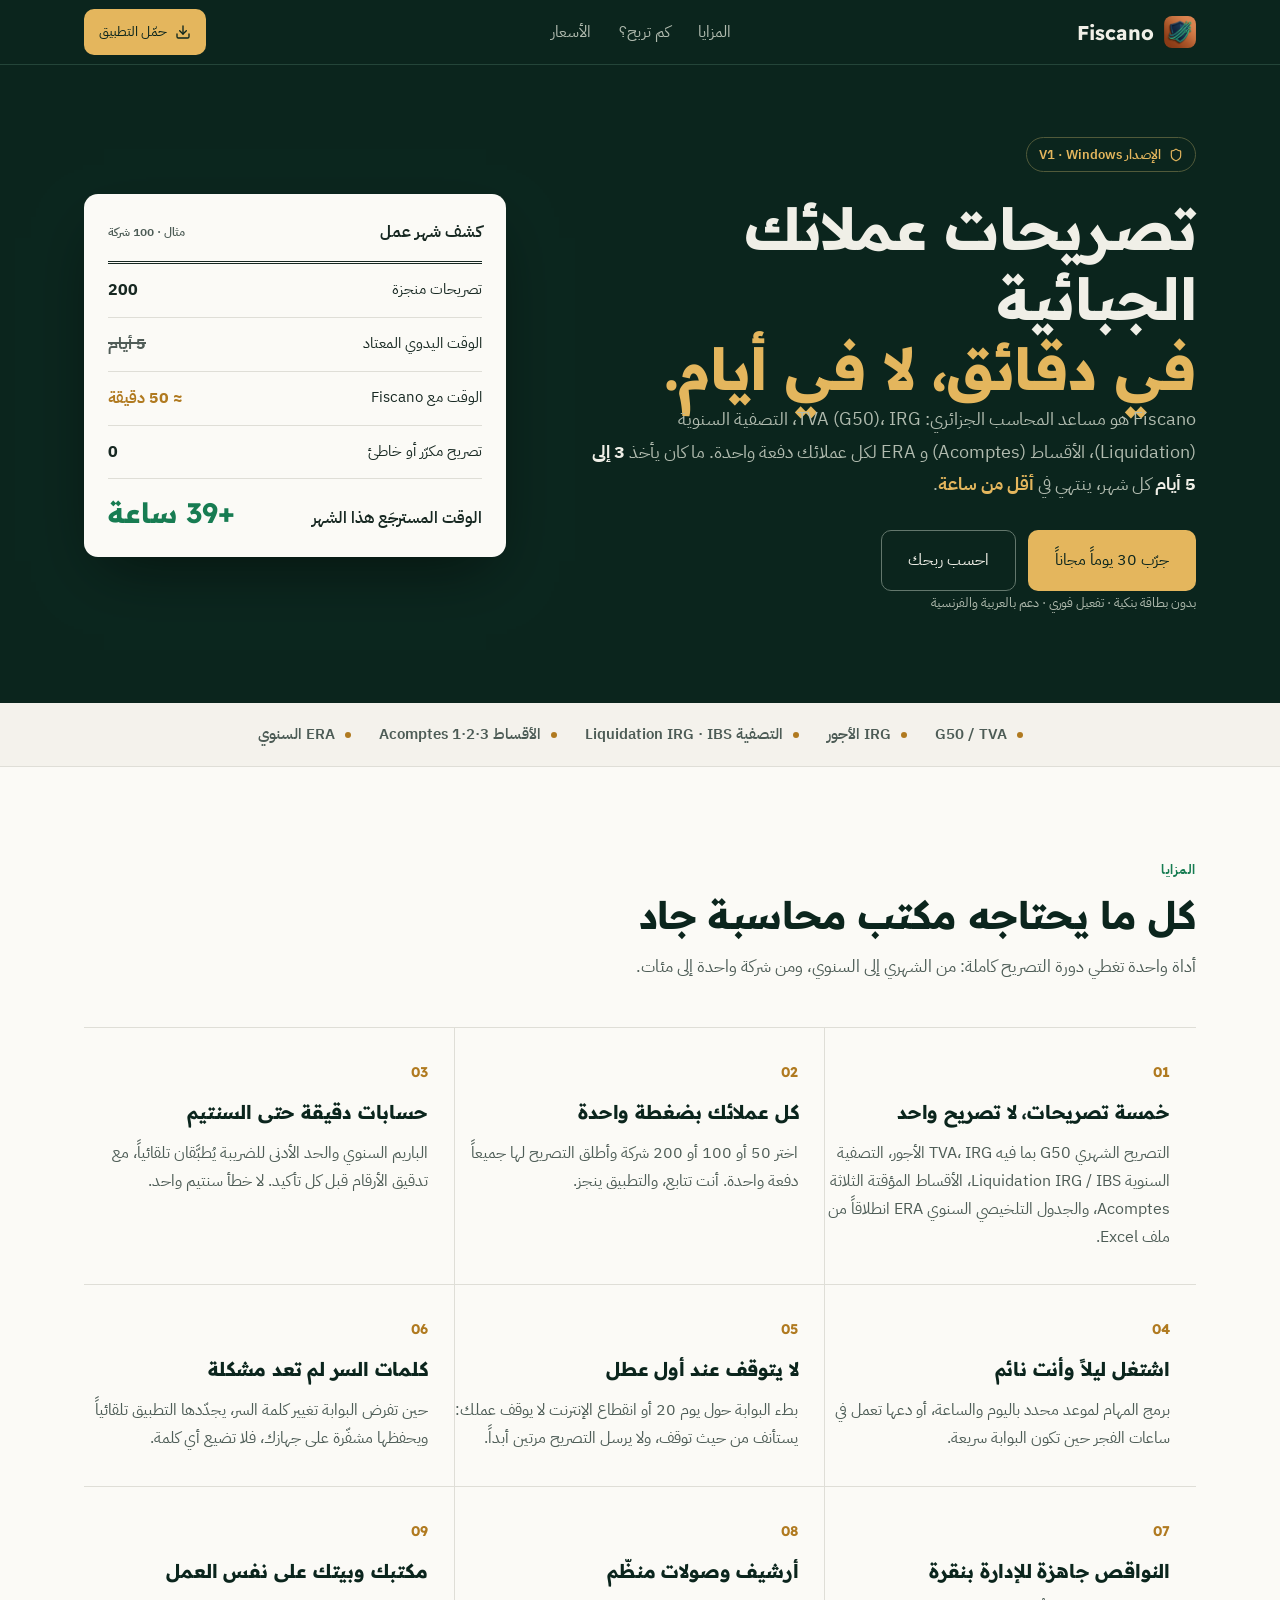
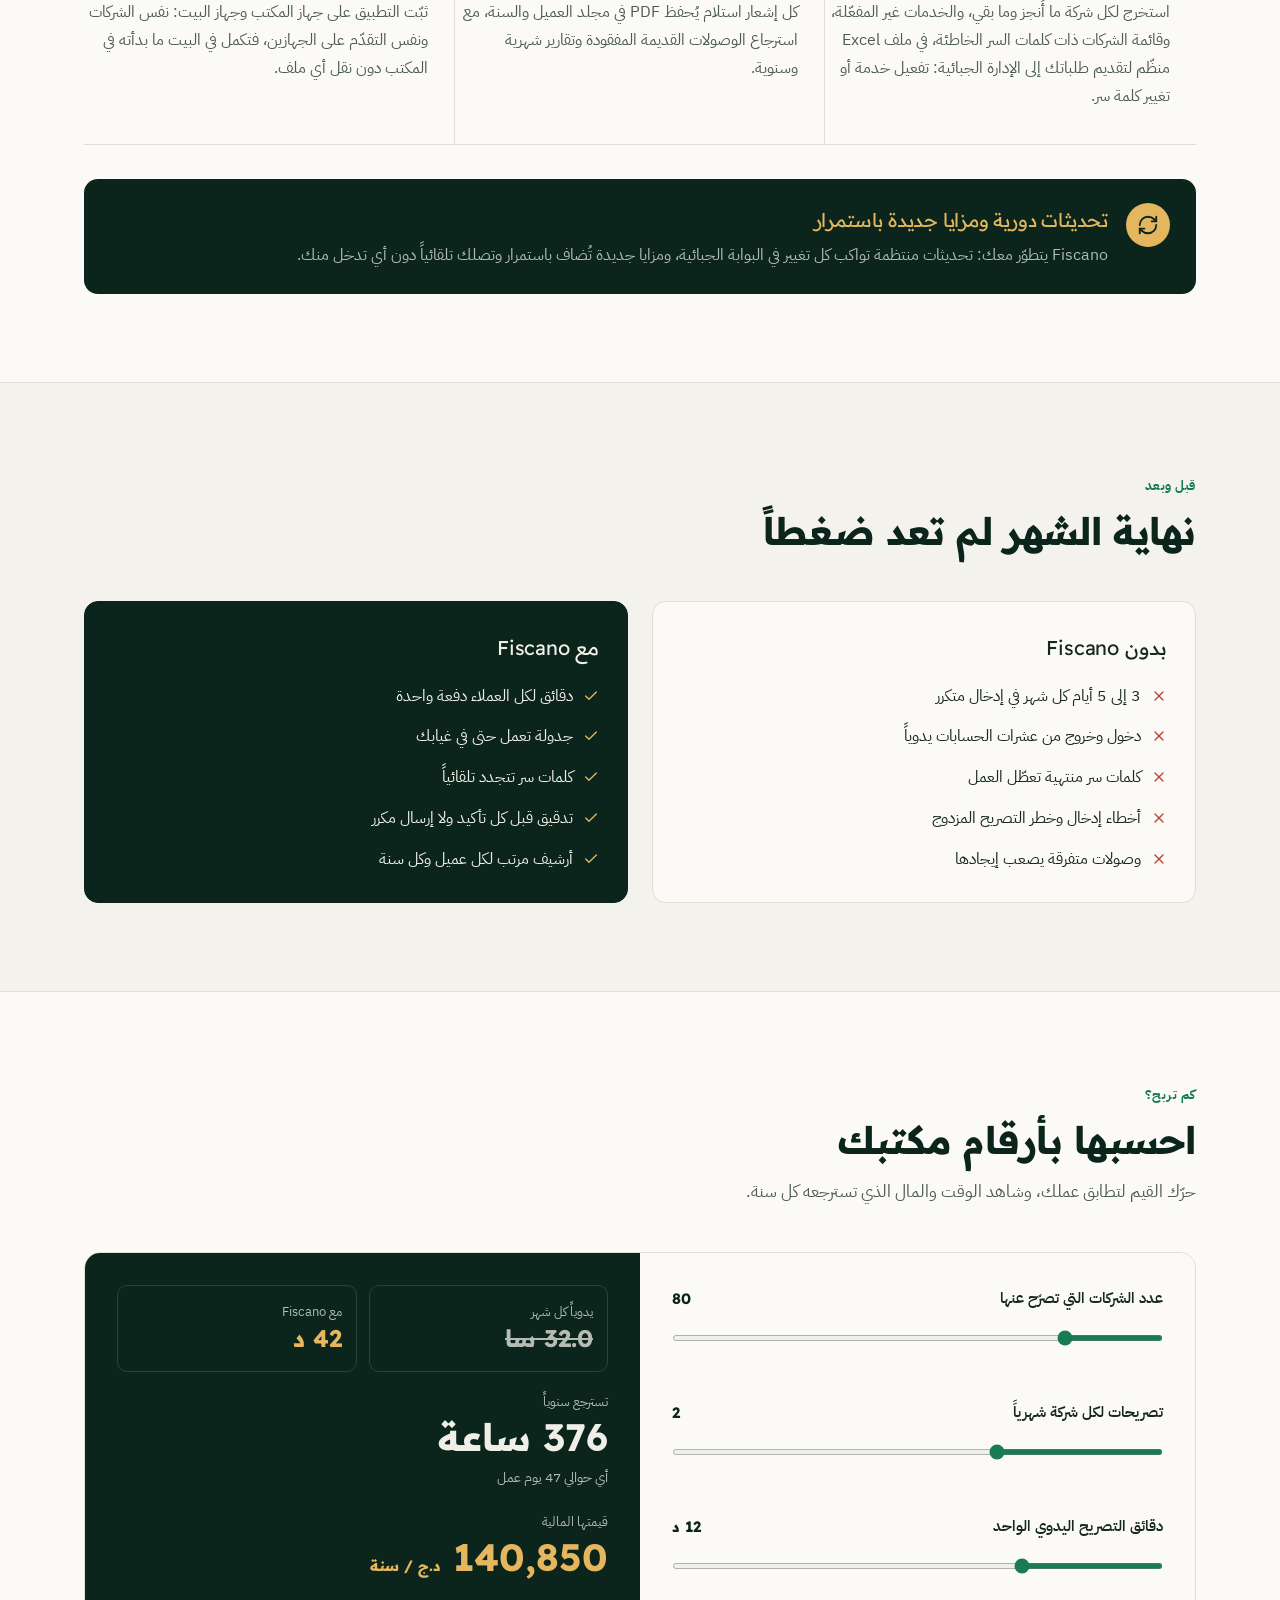
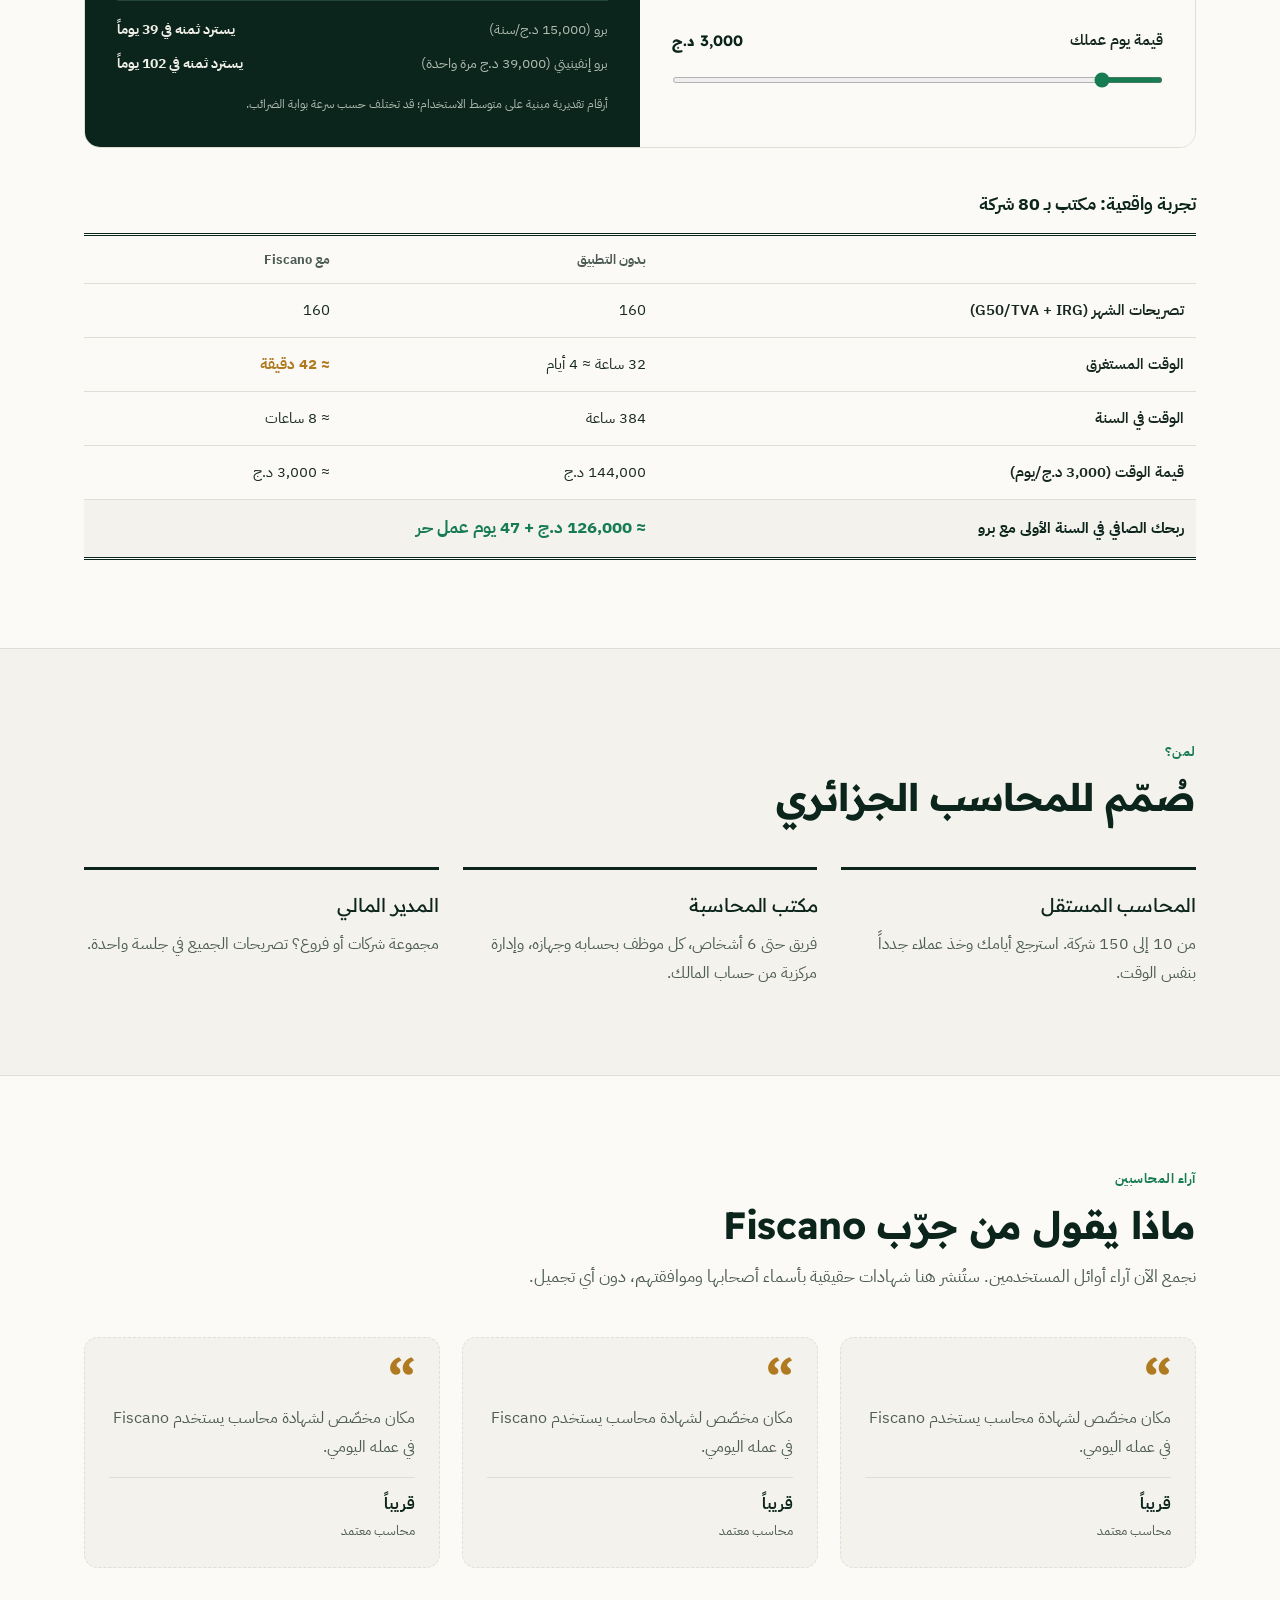
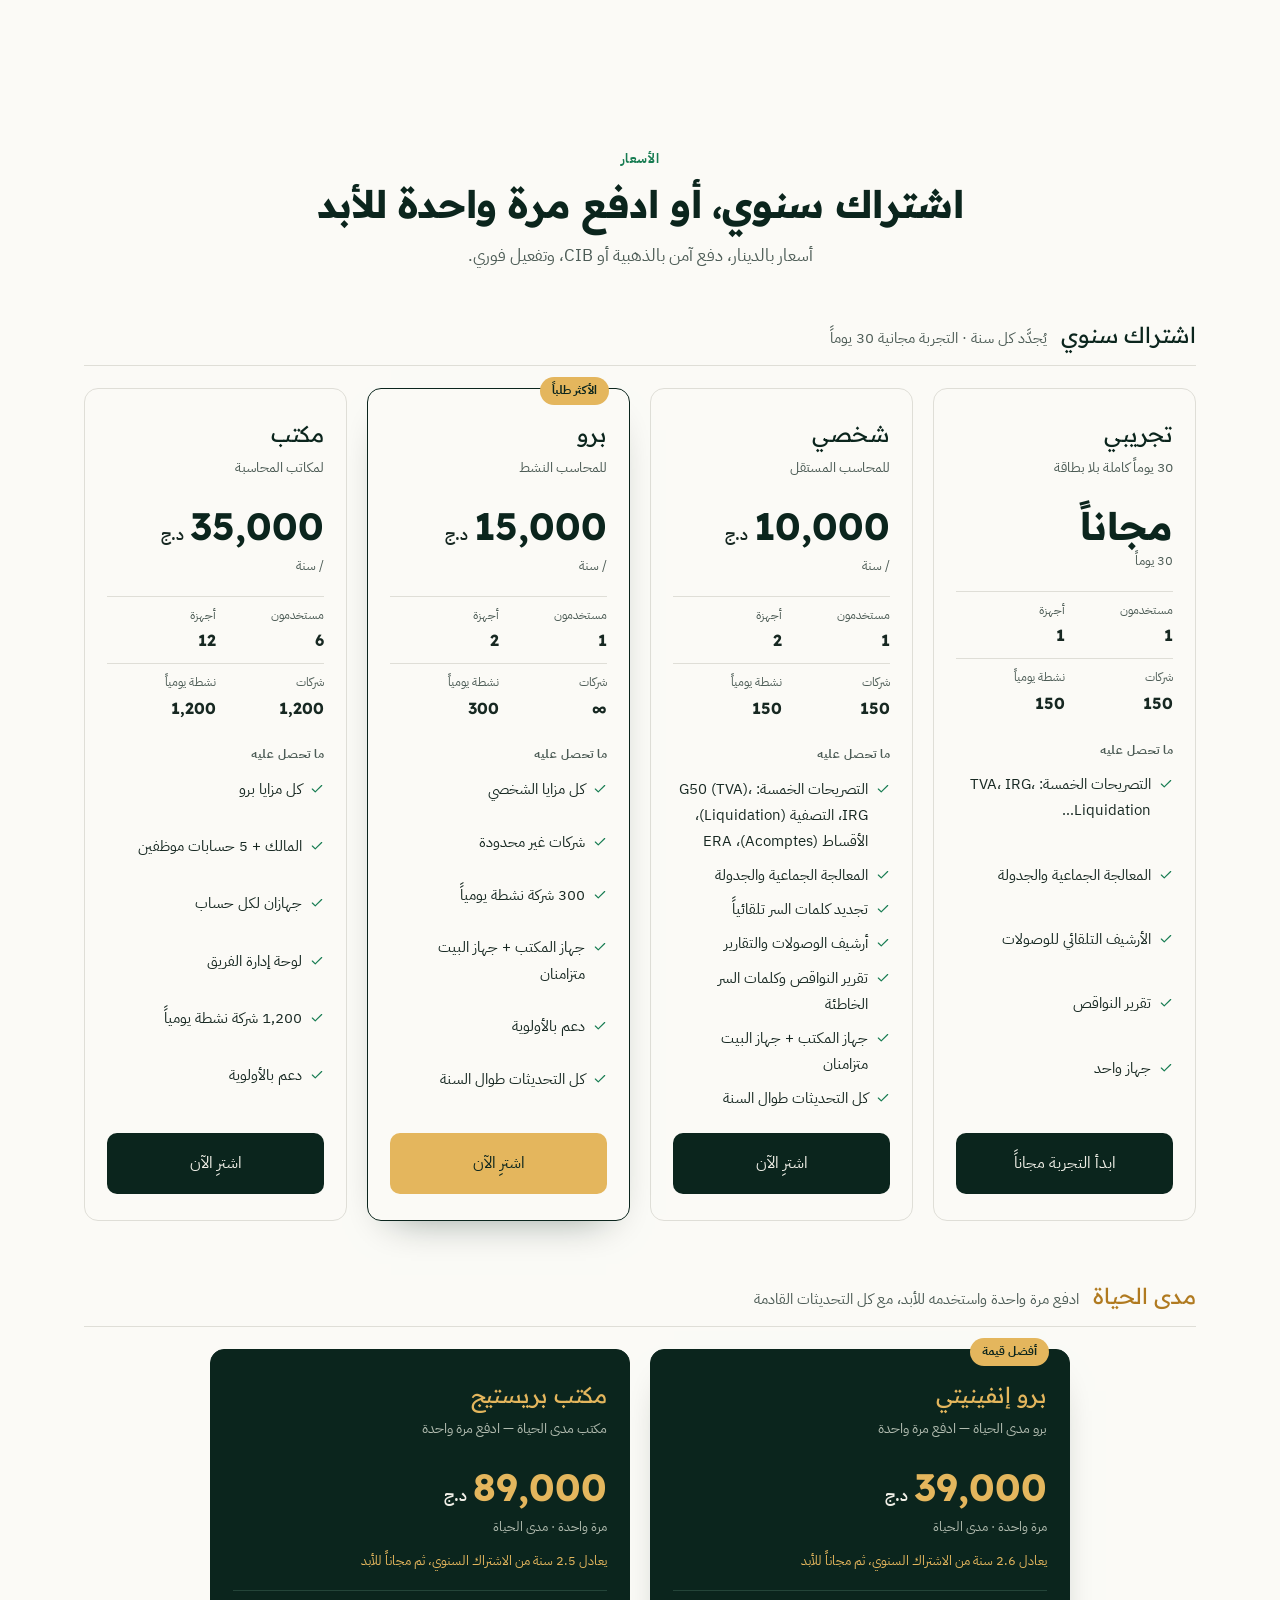
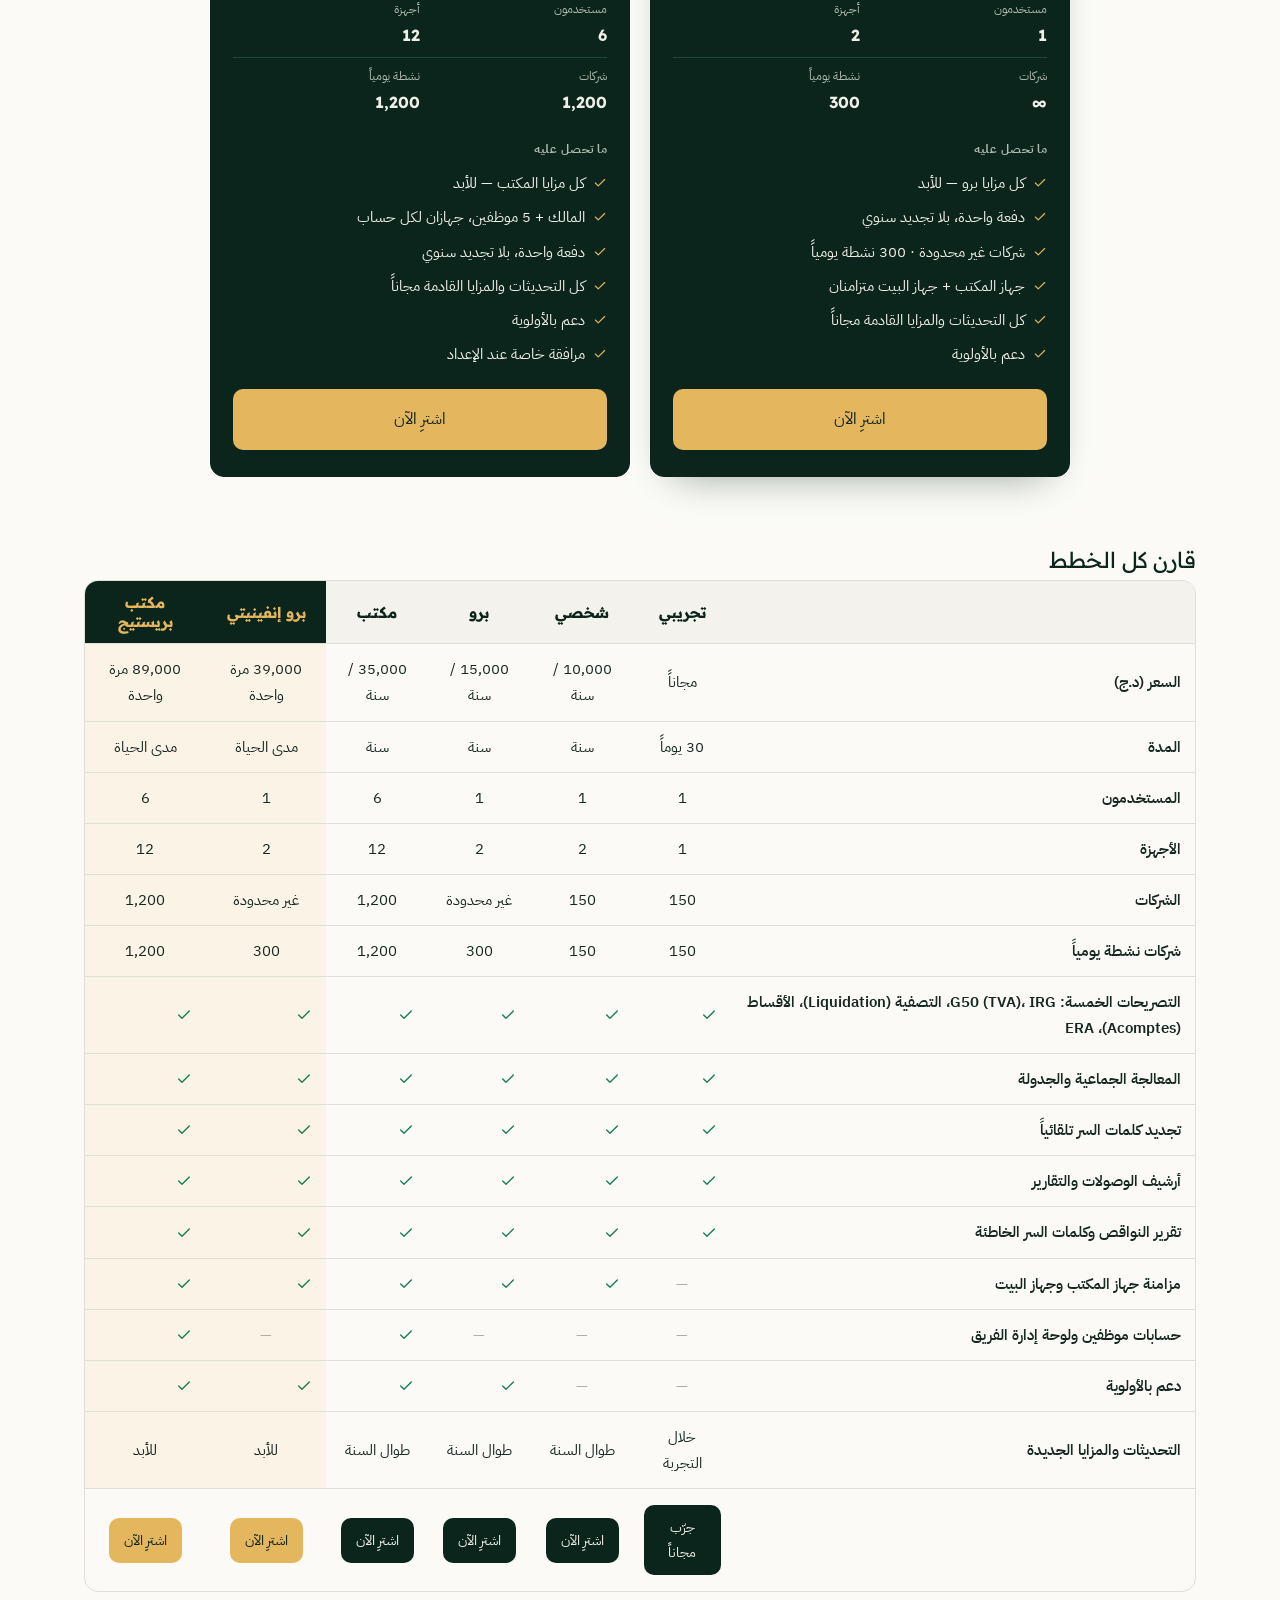
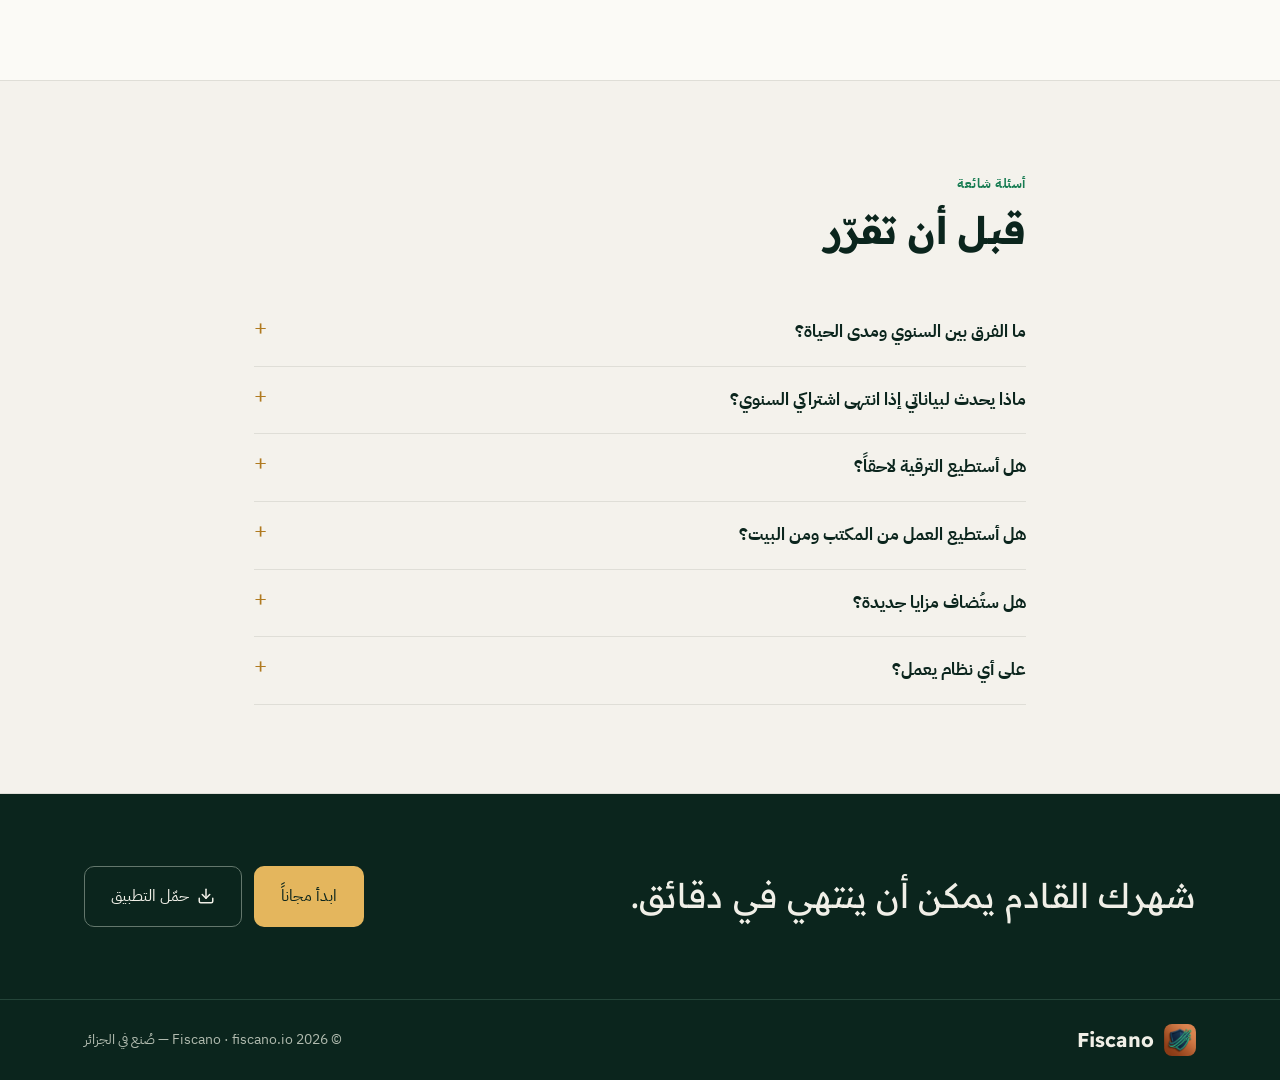
==== index.html @ 74d42042 "Website Update: Fiscano pricing (yearly + lifetime), Liquidation/TVA naming" ====
<!doctype html>
<html lang="ar" dir="rtl">
  <head>
    <meta charset="UTF-8" />
    <link rel="icon" type="image/png" href="/favicon.png" />
    <meta name="viewport" content="width=device-width, initial-scale=1.0" />
    <title>Fiscano | التصريحات الجبائية لكل عملائك في دقائق</title>
    <meta name="description" content="Fiscano — مساعد المحاسب الجزائري: TVA، IRG، التصفية السنوية، الأقساط و ERA لكل عملائك دفعة واحدة. وفّر 3 إلى 5 أيام كل شهر." />
    <link rel="canonical" href="https://fiscano.io/" />
    <meta name="theme-color" content="#14302a" />
    <meta property="og:type" content="website" />
    <meta property="og:site_name" content="Fiscano" />
    <meta property="og:url" content="https://fiscano.io/" />
    <meta property="og:title" content="Fiscano | التصريحات الجبائية في دقائق لا في أيام" />
    <meta property="og:description" content="صرّح عن كل عملائك دفعة واحدة، وأرجع أيامك ووقتك." />
    <meta property="og:image" content="https://fiscano.io/logo.png" />
    <link rel="preconnect" href="https://fonts.googleapis.com" />
    <link rel="preconnect" href="https://fonts.gstatic.com" crossorigin />
    <link href="https://fonts.googleapis.com/css2?family=IBM+Plex+Sans+Arabic:wght@400;500;600;700&family=Readex+Pro:wght@500;600;700&family=Cairo:wght@400;600;700;800;900&display=swap" rel="stylesheet" />
    <script type="module" crossorigin src="/assets/index-8xsvz4Vl.js"></script>
    <link rel="stylesheet" crossorigin href="/assets/index-DW7l55Cn.css">
  </head>
  <body>
    <div id="root"></div>
  </body>
</html>
---- assets/index-DW7l55Cn.css ----
/*! tailwindcss v4.2.2 | MIT License | https://tailwindcss.com */
@layer properties{@supports (((-webkit-hyphens:none)) and (not (margin-trim:inline))) or ((-moz-orient:inline) and (not (color:rgb(from red r g b)))){*,:before,:after,::backdrop{--tw-scale-x:1;--tw-scale-y:1;--tw-scale-z:1;--tw-rotate-x:initial;--tw-rotate-y:initial;--tw-rotate-z:initial;--tw-skew-x:initial;--tw-skew-y:initial;--tw-border-style:solid;--tw-gradient-position:initial;--tw-gradient-from:#0000;--tw-gradient-via:#0000;--tw-gradient-to:#0000;--tw-gradient-stops:initial;--tw-gradient-via-stops:initial;--tw-gradient-from-position:0%;--tw-gradient-via-position:50%;--tw-gradient-to-position:100%;--tw-leading:initial;--tw-font-weight:initial;--tw-tracking:initial;--tw-ordinal:initial;--tw-slashed-zero:initial;--tw-numeric-figure:initial;--tw-numeric-spacing:initial;--tw-numeric-fraction:initial;--tw-shadow:0 0 #0000;--tw-shadow-color:initial;--tw-shadow-alpha:100%;--tw-inset-shadow:0 0 #0000;--tw-inset-shadow-color:initial;--tw-inset-shadow-alpha:100%;--tw-ring-color:initial;--tw-ring-shadow:0 0 #0000;--tw-inset-ring-color:initial;--tw-inset-ring-shadow:0 0 #0000;--tw-ring-inset:initial;--tw-ring-offset-width:0px;--tw-ring-offset-color:#fff;--tw-ring-offset-shadow:0 0 #0000;--tw-outline-style:solid;--tw-blur:initial;--tw-brightness:initial;--tw-contrast:initial;--tw-grayscale:initial;--tw-hue-rotate:initial;--tw-invert:initial;--tw-opacity:initial;--tw-saturate:initial;--tw-sepia:initial;--tw-drop-shadow:initial;--tw-drop-shadow-color:initial;--tw-drop-shadow-alpha:100%;--tw-drop-shadow-size:initial;--tw-backdrop-blur:initial;--tw-backdrop-brightness:initial;--tw-backdrop-contrast:initial;--tw-backdrop-grayscale:initial;--tw-backdrop-hue-rotate:initial;--tw-backdrop-invert:initial;--tw-backdrop-opacity:initial;--tw-backdrop-saturate:initial;--tw-backdrop-sepia:initial;--tw-duration:initial;--tw-translate-x:0;--tw-translate-y:0;--tw-translate-z:0;--tw-animation-delay:0s;--tw-animation-direction:normal;--tw-animation-duration:initial;--tw-animation-fill-mode:none;--tw-animation-iteration-count:1;--tw-enter-blur:0;--tw-enter-opacity:1;--tw-enter-rotate:0;--tw-enter-scale:1;--tw-enter-translate-x:0;--tw-enter-translate-y:0;--tw-exit-blur:0;--tw-exit-opacity:1;--tw-exit-rotate:0;--tw-exit-scale:1;--tw-exit-translate-x:0;--tw-exit-translate-y:0}}}@layer theme{:root,:host{--font-sans:"Geist Variable", sans-serif;--font-serif:var(--font-serif);--font-mono:var(--font-mono);--color-amber-400:oklch(82.8% .189 84.429);--color-green-50:oklch(98.2% .018 155.826);--color-green-100:oklch(96.2% .044 156.743);--color-green-500:oklch(72.3% .219 149.579);--color-emerald-50:oklch(97.9% .021 166.113);--color-slate-100:oklch(96.8% .007 247.896);--color-slate-500:oklch(55.4% .046 257.417);--color-slate-600:oklch(44.6% .043 257.281);--color-slate-800:oklch(27.9% .041 260.031);--color-white:#fff;--spacing:.25rem;--container-lg:32rem;--container-2xl:42rem;--text-xs:.75rem;--text-xs--line-height:calc(1 / .75);--text-sm:.875rem;--text-sm--line-height:calc(1.25 / .875);--text-base:1rem;--text-base--line-height:calc(1.5 / 1);--text-lg:1.125rem;--text-lg--line-height:calc(1.75 / 1.125);--text-xl:1.25rem;--text-xl--line-height:calc(1.75 / 1.25);--text-3xl:1.875rem;--text-3xl--line-height:calc(2.25 / 1.875);--text-4xl:2.25rem;--text-4xl--line-height:calc(2.5 / 2.25);--font-weight-medium:500;--font-weight-bold:700;--font-weight-extrabold:800;--tracking-tight:-.025em;--leading-snug:1.375;--leading-relaxed:1.625;--radius-md:calc(var(--radius) - 2px);--animate-bounce:bounce 1s infinite;--blur-2xl:40px;--default-transition-duration:.15s;--default-transition-timing-function:cubic-bezier(.4, 0, .2, 1);--default-font-family:"Geist Variable", sans-serif;--default-mono-font-family:var(--font-mono)}}@layer base{*,:after,:before,::backdrop{box-sizing:border-box;border:0 solid;margin:0;padding:0}::file-selector-button{box-sizing:border-box;border:0 solid;margin:0;padding:0}html,:host{-webkit-text-size-adjust:100%;tab-size:4;line-height:1.5;font-family:var(--default-font-family,ui-sans-serif, system-ui, sans-serif, "Apple Color Emoji", "Segoe UI Emoji", "Segoe UI Symbol", "Noto Color Emoji");font-feature-settings:var(--default-font-feature-settings,normal);font-variation-settings:var(--default-font-variation-settings,normal);-webkit-tap-highlight-color:transparent}hr{height:0;color:inherit;border-top-width:1px}abbr:where([title]){-webkit-text-decoration:underline dotted;text-decoration:underline dotted}h1,h2,h3,h4,h5,h6{font-size:inherit;font-weight:inherit}a{color:inherit;-webkit-text-decoration:inherit;-webkit-text-decoration:inherit;-webkit-text-decoration:inherit;-webkit-text-decoration:inherit;text-decoration:inherit}b,strong{font-weight:bolder}code,kbd,samp,pre{font-family:var(--default-mono-font-family,ui-monospace, SFMono-Regular, Menlo, Monaco, Consolas, "Liberation Mono", "Courier New", monospace);font-feature-settings:var(--default-mono-font-feature-settings,normal);font-variation-settings:var(--default-mono-font-variation-settings,normal);font-size:1em}small{font-size:80%}sub,sup{vertical-align:baseline;font-size:75%;line-height:0;position:relative}sub{bottom:-.25em}sup{top:-.5em}table{text-indent:0;border-color:inherit;border-collapse:collapse}:-moz-focusring{outline:auto}progress{vertical-align:baseline}summary{display:list-item}ol,ul,menu{list-style:none}img,svg,video,canvas,audio,iframe,embed,object{vertical-align:middle;display:block}img,video{max-width:100%;height:auto}button,input,select,optgroup,textarea{font:inherit;font-feature-settings:inherit;font-variation-settings:inherit;letter-spacing:inherit;color:inherit;opacity:1;background-color:#0000;border-radius:0}::file-selector-button{font:inherit;font-feature-settings:inherit;font-variation-settings:inherit;letter-spacing:inherit;color:inherit;opacity:1;background-color:#0000;border-radius:0}:where(select:is([multiple],[size])) optgroup{font-weight:bolder}:where(select:is([multiple],[size])) optgroup option{padding-inline-start:20px}::file-selector-button{margin-inline-end:4px}::placeholder{opacity:1}@supports (not ((-webkit-appearance:-apple-pay-button))) or (contain-intrinsic-size:1px){::placeholder{color:currentColor}@supports (color:color-mix(in lab, red, red)){::placeholder{color:color-mix(in oklab, currentcolor 50%, transparent)}}}textarea{resize:vertical}::-webkit-search-decoration{-webkit-appearance:none}::-webkit-date-and-time-value{min-height:1lh;text-align:inherit}::-webkit-datetime-edit{display:inline-flex}::-webkit-datetime-edit-fields-wrapper{padding:0}::-webkit-datetime-edit{padding-block:0}::-webkit-datetime-edit-year-field{padding-block:0}::-webkit-datetime-edit-month-field{padding-block:0}::-webkit-datetime-edit-day-field{padding-block:0}::-webkit-datetime-edit-hour-field{padding-block:0}::-webkit-datetime-edit-minute-field{padding-block:0}::-webkit-datetime-edit-second-field{padding-block:0}::-webkit-datetime-edit-millisecond-field{padding-block:0}::-webkit-datetime-edit-meridiem-field{padding-block:0}::-webkit-calendar-picker-indicator{line-height:1}:-moz-ui-invalid{box-shadow:none}button,input:where([type=button],[type=reset],[type=submit]){appearance:button}::file-selector-button{appearance:button}::-webkit-inner-spin-button{height:auto}::-webkit-outer-spin-button{height:auto}[hidden]:where(:not([hidden=until-found])){display:none!important}*{border-color:var(--border);outline-color:var(--ring)}@supports (color:color-mix(in lab, red, red)){*{outline-color:color-mix(in oklab, var(--ring) 50%, transparent)}}body,html,body{background-color:var(--background);color:var(--foreground)}html{font-family:Geist Variable,sans-serif}}@layer components;@layer utilities{.\@container\/card-header{container:card-header/inline-size}.pointer-events-none{pointer-events:none}.absolute{position:absolute}.fixed{position:fixed}.relative{position:relative}.inset-0{inset:calc(var(--spacing) * 0)}.start{inset-inline-start:var(--spacing)}.-top-3{top:calc(var(--spacing) * -3)}.-top-10{top:calc(var(--spacing) * -10)}.top-0{top:calc(var(--spacing) * 0)}.top-2{top:calc(var(--spacing) * 2)}.-right-3{right:calc(var(--spacing) * -3)}.-right-10{right:calc(var(--spacing) * -10)}.right-2{right:calc(var(--spacing) * 2)}.bottom-0{bottom:calc(var(--spacing) * 0)}.isolate{isolation:isolate}.-z-10{z-index:calc(10 * -1)}.z-10{z-index:10}.z-20{z-index:20}.z-50{z-index:50}.col-start-2{grid-column-start:2}.row-span-2{grid-row:span 2/span 2}.row-start-1{grid-row-start:1}.container{width:100%}@media (width>=40rem){.container{max-width:40rem}}@media (width>=48rem){.container{max-width:48rem}}@media (width>=64rem){.container{max-width:64rem}}@media (width>=80rem){.container{max-width:80rem}}@media (width>=96rem){.container{max-width:96rem}}.-mx-1{margin-inline:calc(var(--spacing) * -1)}.mx-auto{margin-inline:auto}.my-1{margin-block:calc(var(--spacing) * 1)}.mt-2{margin-top:calc(var(--spacing) * 2)}.mb-1{margin-bottom:calc(var(--spacing) * 1)}.mb-4{margin-bottom:calc(var(--spacing) * 4)}.mb-6{margin-bottom:calc(var(--spacing) * 6)}.mb-8{margin-bottom:calc(var(--spacing) * 8)}.ml-2{margin-left:calc(var(--spacing) * 2)}.ml-3{margin-left:calc(var(--spacing) * 3)}.block{display:block}.flex{display:flex}.grid{display:grid}.hidden{display:none}.inline{display:inline}.inline-flex{display:inline-flex}.size-4{width:calc(var(--spacing) * 4);height:calc(var(--spacing) * 4)}.size-6{width:calc(var(--spacing) * 6);height:calc(var(--spacing) * 6)}.size-7{width:calc(var(--spacing) * 7);height:calc(var(--spacing) * 7)}.size-8{width:calc(var(--spacing) * 8);height:calc(var(--spacing) * 8)}.size-9{width:calc(var(--spacing) * 9);height:calc(var(--spacing) * 9)}.h-4{height:calc(var(--spacing) * 4)}.h-6{height:calc(var(--spacing) * 6)}.h-7{height:calc(var(--spacing) * 7)}.h-8{height:calc(var(--spacing) * 8)}.h-9{height:calc(var(--spacing) * 9)}.h-16{height:calc(var(--spacing) * 16)}.h-20{height:calc(var(--spacing) * 20)}.h-px{height:1px}.max-h-\(--available-height\){max-height:var(--available-height)}.min-h-screen{min-height:100vh}.w-\(--anchor-width\){width:var(--anchor-width)}.w-4{width:calc(var(--spacing) * 4)}.w-6{width:calc(var(--spacing) * 6)}.w-8{width:calc(var(--spacing) * 8)}.w-20{width:calc(var(--spacing) * 20)}.w-fit{width:fit-content}.w-full{width:100%}.max-w-2xl{max-width:var(--container-2xl)}.max-w-lg{max-width:var(--container-lg)}.min-w-0{min-width:calc(var(--spacing) * 0)}.min-w-36{min-width:calc(var(--spacing) * 36)}.flex-1{flex:1}.flex-shrink{flex-shrink:1}.shrink-0{flex-shrink:0}.border-collapse{border-collapse:collapse}.origin-\(--transform-origin\){transform-origin:var(--transform-origin)}.scale-150{--tw-scale-x:150%;--tw-scale-y:150%;--tw-scale-z:150%;scale:var(--tw-scale-x) var(--tw-scale-y)}.transform{transform:var(--tw-rotate-x,) var(--tw-rotate-y,) var(--tw-rotate-z,) var(--tw-skew-x,) var(--tw-skew-y,)}.animate-bounce{animation:var(--animate-bounce)}.cursor-default{cursor:default}.scroll-my-1{scroll-margin-block:calc(var(--spacing) * 1)}.auto-rows-min{grid-auto-rows:min-content}.flex-col{flex-direction:column}.flex-wrap{flex-wrap:wrap}.items-center{align-items:center}.items-start{align-items:flex-start}.justify-between{justify-content:space-between}.justify-center{justify-content:center}.gap-0\.5{gap:calc(var(--spacing) * .5)}.gap-1{gap:calc(var(--spacing) * 1)}.gap-1\.5{gap:calc(var(--spacing) * 1.5)}.gap-2{gap:calc(var(--spacing) * 2)}.gap-4{gap:calc(var(--spacing) * 4)}.self-start{align-self:flex-start}.justify-self-end{justify-self:flex-end}.overflow-hidden{overflow:hidden}.overflow-x-hidden{overflow-x:hidden}.overflow-y-auto{overflow-y:auto}.rounded-2xl{border-radius:calc(var(--radius) * 1.8)}.rounded-\[min\(var\(--radius-md\)\,10px\)\]{border-radius:min(var(--radius-md), 10px)}.rounded-\[min\(var\(--radius-md\)\,12px\)\]{border-radius:min(var(--radius-md), 12px)}.rounded-full{border-radius:3.40282e38px}.rounded-lg{border-radius:var(--radius)}.rounded-md{border-radius:calc(var(--radius) - 2px)}.rounded-xl{border-radius:calc(var(--radius) + 4px)}.rounded-t-xl{border-top-left-radius:calc(var(--radius) + 4px);border-top-right-radius:calc(var(--radius) + 4px)}.rounded-b-xl{border-bottom-right-radius:calc(var(--radius) + 4px);border-bottom-left-radius:calc(var(--radius) + 4px)}.border{border-style:var(--tw-border-style);border-width:1px}.border-t{border-top-style:var(--tw-border-style);border-top-width:1px}.border-border{border-color:var(--border)}.border-green-100{border-color:var(--color-green-100)}.border-input{border-color:var(--input)}.border-transparent{border-color:#0000}.bg-background{background-color:var(--background)}.bg-border{background-color:var(--border)}.bg-card{background-color:var(--card)}.bg-destructive\/10{background-color:var(--destructive)}@supports (color:color-mix(in lab, red, red)){.bg-destructive\/10{background-color:color-mix(in oklab, var(--destructive) 10%, transparent)}}.bg-green-500\/20{background-color:#00c75833}@supports (color:color-mix(in lab, red, red)){.bg-green-500\/20{background-color:color-mix(in oklab, var(--color-green-500) 20%, transparent)}}.bg-muted\/50{background-color:var(--muted)}@supports (color:color-mix(in lab, red, red)){.bg-muted\/50{background-color:color-mix(in oklab, var(--muted) 50%, transparent)}}.bg-popover{background-color:var(--popover)}.bg-primary{background-color:var(--primary)}.bg-secondary{background-color:var(--secondary)}.bg-transparent{background-color:#0000}.bg-white{background-color:var(--color-white)}.bg-gradient-to-br{--tw-gradient-position:to bottom right in oklab;background-image:linear-gradient(var(--tw-gradient-stops))}.from-green-50{--tw-gradient-from:var(--color-green-50);--tw-gradient-stops:var(--tw-gradient-via-stops,var(--tw-gradient-position), var(--tw-gradient-from) var(--tw-gradient-from-position), var(--tw-gradient-to) var(--tw-gradient-to-position))}.to-emerald-50\/30{--tw-gradient-to:#ecfdf54d}@supports (color:color-mix(in lab, red, red)){.to-emerald-50\/30{--tw-gradient-to:color-mix(in oklab, var(--color-emerald-50) 30%, transparent)}}.to-emerald-50\/30{--tw-gradient-stops:var(--tw-gradient-via-stops,var(--tw-gradient-position), var(--tw-gradient-from) var(--tw-gradient-from-position), var(--tw-gradient-to) var(--tw-gradient-to-position))}.bg-clip-padding{background-clip:padding-box}.object-contain{object-fit:contain}.p-1{padding:calc(var(--spacing) * 1)}.p-2{padding:calc(var(--spacing) * 2)}.p-4{padding:calc(var(--spacing) * 4)}.p-6{padding:calc(var(--spacing) * 6)}.p-8{padding:calc(var(--spacing) * 8)}.px-1\.5{padding-inline:calc(var(--spacing) * 1.5)}.px-2{padding-inline:calc(var(--spacing) * 2)}.px-2\.5{padding-inline:calc(var(--spacing) * 2.5)}.px-4{padding-inline:calc(var(--spacing) * 4)}.px-6{padding-inline:calc(var(--spacing) * 6)}.px-10{padding-inline:calc(var(--spacing) * 10)}.py-1{padding-block:calc(var(--spacing) * 1)}.py-2{padding-block:calc(var(--spacing) * 2)}.py-4{padding-block:calc(var(--spacing) * 4)}.pr-2{padding-right:calc(var(--spacing) * 2)}.pr-8{padding-right:calc(var(--spacing) * 8)}.pl-1\.5{padding-left:calc(var(--spacing) * 1.5)}.pl-2\.5{padding-left:calc(var(--spacing) * 2.5)}.text-center{text-align:center}.text-left{text-align:left}.font-heading{font-family:var(--font-sans)}.font-sans{font-family:Geist Variable,sans-serif}.text-3xl{font-size:var(--text-3xl);line-height:var(--tw-leading,var(--text-3xl--line-height))}.text-base{font-size:var(--text-base);line-height:var(--tw-leading,var(--text-base--line-height))}.text-lg{font-size:var(--text-lg);line-height:var(--tw-leading,var(--text-lg--line-height))}.text-sm{font-size:var(--text-sm);line-height:var(--tw-leading,var(--text-sm--line-height))}.text-xs{font-size:var(--text-xs);line-height:var(--tw-leading,var(--text-xs--line-height))}.text-\[0\.8rem\]{font-size:.8rem}.leading-none{--tw-leading:1;line-height:1}.leading-relaxed{--tw-leading:var(--leading-relaxed);line-height:var(--leading-relaxed)}.leading-snug{--tw-leading:var(--leading-snug);line-height:var(--leading-snug)}.font-bold{--tw-font-weight:var(--font-weight-bold);font-weight:var(--font-weight-bold)}.font-extrabold{--tw-font-weight:var(--font-weight-extrabold);font-weight:var(--font-weight-extrabold)}.font-medium{--tw-font-weight:var(--font-weight-medium);font-weight:var(--font-weight-medium)}.tracking-tight{--tw-tracking:var(--tracking-tight);letter-spacing:var(--tracking-tight)}.text-balance{text-wrap:balance}.whitespace-nowrap{white-space:nowrap}.text-amber-400{color:var(--color-amber-400)}.text-card-foreground{color:var(--card-foreground)}.text-destructive{color:var(--destructive)}.text-foreground{color:var(--foreground)}.text-green-500{color:var(--color-green-500)}.text-green-500\/10{color:#00c7581a}@supports (color:color-mix(in lab, red, red)){.text-green-500\/10{color:color-mix(in oklab, var(--color-green-500) 10%, transparent)}}.text-muted-foreground{color:var(--muted-foreground)}.text-popover-foreground{color:var(--popover-foreground)}.text-primary{color:var(--primary)}.text-primary-foreground{color:var(--primary-foreground)}.text-secondary-foreground{color:var(--secondary-foreground)}.text-slate-500{color:var(--color-slate-500)}.text-slate-600{color:var(--color-slate-600)}.text-slate-800{color:var(--color-slate-800)}.tabular-nums{--tw-numeric-spacing:tabular-nums;font-variant-numeric:var(--tw-ordinal,) var(--tw-slashed-zero,) var(--tw-numeric-figure,) var(--tw-numeric-spacing,) var(--tw-numeric-fraction,)}.underline-offset-4{text-underline-offset:4px}.shadow-lg{--tw-shadow:0 10px 15px -3px var(--tw-shadow-color,#0000001a), 0 4px 6px -4px var(--tw-shadow-color,#0000001a);box-shadow:var(--tw-inset-shadow), var(--tw-inset-ring-shadow), var(--tw-ring-offset-shadow), var(--tw-ring-shadow), var(--tw-shadow)}.shadow-md{--tw-shadow:0 4px 6px -1px var(--tw-shadow-color,#0000001a), 0 2px 4px -2px var(--tw-shadow-color,#0000001a);box-shadow:var(--tw-inset-shadow), var(--tw-inset-ring-shadow), var(--tw-ring-offset-shadow), var(--tw-ring-shadow), var(--tw-shadow)}.shadow-xl{--tw-shadow:0 20px 25px -5px var(--tw-shadow-color,#0000001a), 0 8px 10px -6px var(--tw-shadow-color,#0000001a);box-shadow:var(--tw-inset-shadow), var(--tw-inset-ring-shadow), var(--tw-ring-offset-shadow), var(--tw-ring-shadow), var(--tw-shadow)}.ring-1{--tw-ring-shadow:var(--tw-ring-inset,) 0 0 0 calc(1px + var(--tw-ring-offset-width)) var(--tw-ring-color,currentcolor);box-shadow:var(--tw-inset-shadow), var(--tw-inset-ring-shadow), var(--tw-ring-offset-shadow), var(--tw-ring-shadow), var(--tw-shadow)}.ring-foreground\/10{--tw-ring-color:var(--foreground)}@supports (color:color-mix(in lab, red, red)){.ring-foreground\/10{--tw-ring-color:color-mix(in oklab, var(--foreground) 10%, transparent)}}.outline-hidden{--tw-outline-style:none;outline-style:none}@media (forced-colors:active){.outline-hidden{outline-offset:2px;outline:2px solid #0000}}.outline{outline-style:var(--tw-outline-style);outline-width:1px}.blur-2xl{--tw-blur:blur(var(--blur-2xl));filter:var(--tw-blur,) var(--tw-brightness,) var(--tw-contrast,) var(--tw-grayscale,) var(--tw-hue-rotate,) var(--tw-invert,) var(--tw-saturate,) var(--tw-sepia,) var(--tw-drop-shadow,)}.filter{filter:var(--tw-blur,) var(--tw-brightness,) var(--tw-contrast,) var(--tw-grayscale,) var(--tw-hue-rotate,) var(--tw-invert,) var(--tw-saturate,) var(--tw-sepia,) var(--tw-drop-shadow,)}.backdrop-filter{-webkit-backdrop-filter:var(--tw-backdrop-blur,) var(--tw-backdrop-brightness,) var(--tw-backdrop-contrast,) var(--tw-backdrop-grayscale,) var(--tw-backdrop-hue-rotate,) var(--tw-backdrop-invert,) var(--tw-backdrop-opacity,) var(--tw-backdrop-saturate,) var(--tw-backdrop-sepia,);backdrop-filter:var(--tw-backdrop-blur,) var(--tw-backdrop-brightness,) var(--tw-backdrop-contrast,) var(--tw-backdrop-grayscale,) var(--tw-backdrop-hue-rotate,) var(--tw-backdrop-invert,) var(--tw-backdrop-opacity,) var(--tw-backdrop-saturate,) var(--tw-backdrop-sepia,)}.transition{transition-property:color,background-color,border-color,outline-color,text-decoration-color,fill,stroke,--tw-gradient-from,--tw-gradient-via,--tw-gradient-to,opacity,box-shadow,transform,translate,scale,rotate,filter,-webkit-backdrop-filter,backdrop-filter,display,content-visibility,overlay,pointer-events;transition-timing-function:var(--tw-ease,var(--default-transition-timing-function));transition-duration:var(--tw-duration,var(--default-transition-duration))}.transition-all{transition-property:all;transition-timing-function:var(--tw-ease,var(--default-transition-timing-function));transition-duration:var(--tw-duration,var(--default-transition-duration))}.transition-colors{transition-property:color,background-color,border-color,outline-color,text-decoration-color,fill,stroke,--tw-gradient-from,--tw-gradient-via,--tw-gradient-to;transition-timing-function:var(--tw-ease,var(--default-transition-timing-function));transition-duration:var(--tw-duration,var(--default-transition-duration))}.duration-100{--tw-duration:.1s;transition-duration:.1s}.outline-none{--tw-outline-style:none;outline-style:none}.select-none{-webkit-user-select:none;user-select:none}.duration-100{animation-duration:.1s}.group-has-\[\>svg\]\/alert\:col-start-2:is(:where(.group\/alert):has(>svg) *){grid-column-start:2}.group-data-\[disabled\=true\]\:pointer-events-none:is(:where(.group)[data-disabled=true] *){pointer-events:none}.group-data-\[disabled\=true\]\:opacity-50:is(:where(.group)[data-disabled=true] *){opacity:.5}.group-data-\[size\=sm\]\/card\:p-3:is(:where(.group\/card)[data-size=sm] *){padding:calc(var(--spacing) * 3)}.group-data-\[size\=sm\]\/card\:px-3:is(:where(.group\/card)[data-size=sm] *){padding-inline:calc(var(--spacing) * 3)}.group-data-\[size\=sm\]\/card\:text-sm:is(:where(.group\/card)[data-size=sm] *){font-size:var(--text-sm);line-height:var(--tw-leading,var(--text-sm--line-height))}.peer-disabled\:cursor-not-allowed:is(:where(.peer):disabled~*){cursor:not-allowed}.peer-disabled\:opacity-50:is(:where(.peer):disabled~*){opacity:.5}.selection\:bg-primary\/30 ::selection{background-color:var(--primary)}@supports (color:color-mix(in lab, red, red)){.selection\:bg-primary\/30 ::selection{background-color:color-mix(in oklab, var(--primary) 30%, transparent)}}.selection\:bg-primary\/30::selection{background-color:var(--primary)}@supports (color:color-mix(in lab, red, red)){.selection\:bg-primary\/30::selection{background-color:color-mix(in oklab, var(--primary) 30%, transparent)}}.file\:inline-flex::file-selector-button{display:inline-flex}.file\:h-6::file-selector-button{height:calc(var(--spacing) * 6)}.file\:border-0::file-selector-button{border-style:var(--tw-border-style);border-width:0}.file\:bg-transparent::file-selector-button{background-color:#0000}.file\:text-sm::file-selector-button{font-size:var(--text-sm);line-height:var(--tw-leading,var(--text-sm--line-height))}.file\:font-medium::file-selector-button{--tw-font-weight:var(--font-weight-medium);font-weight:var(--font-weight-medium)}.file\:text-foreground::file-selector-button{color:var(--foreground)}.placeholder\:text-muted-foreground::placeholder{color:var(--muted-foreground)}@media (hover:hover){.hover\:scale-105:hover{--tw-scale-x:105%;--tw-scale-y:105%;--tw-scale-z:105%;scale:var(--tw-scale-x) var(--tw-scale-y)}.hover\:bg-destructive\/20:hover{background-color:var(--destructive)}@supports (color:color-mix(in lab, red, red)){.hover\:bg-destructive\/20:hover{background-color:color-mix(in oklab, var(--destructive) 20%, transparent)}}.hover\:bg-muted:hover{background-color:var(--muted)}.hover\:bg-secondary\/80:hover{background-color:var(--secondary)}@supports (color:color-mix(in lab, red, red)){.hover\:bg-secondary\/80:hover{background-color:color-mix(in oklab, var(--secondary) 80%, transparent)}}.hover\:bg-slate-100:hover{background-color:var(--color-slate-100)}.hover\:text-foreground:hover{color:var(--foreground)}.hover\:text-slate-800:hover{color:var(--color-slate-800)}.hover\:underline:hover{text-decoration-line:underline}}.focus\:bg-accent:focus{background-color:var(--accent)}.focus\:text-accent-foreground:focus,:is(.not-data-\[variant\=destructive\]\:focus\:\*\*\:text-accent-foreground:not([data-variant=destructive]):focus *){color:var(--accent-foreground)}.focus-visible\:border-destructive\/40:focus-visible{border-color:var(--destructive)}@supports (color:color-mix(in lab, red, red)){.focus-visible\:border-destructive\/40:focus-visible{border-color:color-mix(in oklab, var(--destructive) 40%, transparent)}}.focus-visible\:border-ring:focus-visible{border-color:var(--ring)}.focus-visible\:ring-3:focus-visible{--tw-ring-shadow:var(--tw-ring-inset,) 0 0 0 calc(3px + var(--tw-ring-offset-width)) var(--tw-ring-color,currentcolor);box-shadow:var(--tw-inset-shadow), var(--tw-inset-ring-shadow), var(--tw-ring-offset-shadow), var(--tw-ring-shadow), var(--tw-shadow)}.focus-visible\:ring-destructive\/20:focus-visible{--tw-ring-color:var(--destructive)}@supports (color:color-mix(in lab, red, red)){.focus-visible\:ring-destructive\/20:focus-visible{--tw-ring-color:color-mix(in oklab, var(--destructive) 20%, transparent)}}.focus-visible\:ring-ring\/50:focus-visible{--tw-ring-color:var(--ring)}@supports (color:color-mix(in lab, red, red)){.focus-visible\:ring-ring\/50:focus-visible{--tw-ring-color:color-mix(in oklab, var(--ring) 50%, transparent)}}.active\:scale-95:active{--tw-scale-x:95%;--tw-scale-y:95%;--tw-scale-z:95%;scale:var(--tw-scale-x) var(--tw-scale-y)}.active\:not-aria-\[haspopup\]\:translate-y-px:active:not([aria-haspopup]){--tw-translate-y:1px;translate:var(--tw-translate-x) var(--tw-translate-y)}.disabled\:pointer-events-none:disabled{pointer-events:none}.disabled\:cursor-not-allowed:disabled{cursor:not-allowed}.disabled\:bg-input\/50:disabled{background-color:var(--input)}@supports (color:color-mix(in lab, red, red)){.disabled\:bg-input\/50:disabled{background-color:color-mix(in oklab, var(--input) 50%, transparent)}}.disabled\:opacity-50:disabled{opacity:.5}:where([data-slot=button-group]) .in-data-\[slot\=button-group\]\:rounded-lg{border-radius:var(--radius)}.has-data-\[icon\=inline-end\]\:pr-1\.5:has([data-icon=inline-end]){padding-right:calc(var(--spacing) * 1.5)}.has-data-\[icon\=inline-end\]\:pr-2:has([data-icon=inline-end]){padding-right:calc(var(--spacing) * 2)}.has-data-\[icon\=inline-end\]\:pr-3:has([data-icon=inline-end]){padding-right:calc(var(--spacing) * 3)}.has-data-\[icon\=inline-start\]\:pl-1\.5:has([data-icon=inline-start]){padding-left:calc(var(--spacing) * 1.5)}.has-data-\[icon\=inline-start\]\:pl-2:has([data-icon=inline-start]){padding-left:calc(var(--spacing) * 2)}.has-data-\[icon\=inline-start\]\:pl-3:has([data-icon=inline-start]){padding-left:calc(var(--spacing) * 3)}.has-data-\[slot\=alert-action\]\:relative:has([data-slot=alert-action]){position:relative}.has-data-\[slot\=alert-action\]\:pr-18:has([data-slot=alert-action]){padding-right:calc(var(--spacing) * 18)}.has-data-\[slot\=card-action\]\:grid-cols-\[1fr_auto\]:has([data-slot=card-action]){grid-template-columns:1fr auto}.has-data-\[slot\=card-description\]\:grid-rows-\[auto_auto\]:has([data-slot=card-description]){grid-template-rows:auto auto}.has-data-\[slot\=card-footer\]\:pb-0:has([data-slot=card-footer]){padding-bottom:calc(var(--spacing) * 0)}.has-\[\>img\:first-child\]\:pt-0:has(>img:first-child){padding-top:calc(var(--spacing) * 0)}.has-\[\>svg\]\:grid-cols-\[auto_1fr\]:has(>svg){grid-template-columns:auto 1fr}.has-\[\>svg\]\:gap-x-2:has(>svg){column-gap:calc(var(--spacing) * 2)}.aria-expanded\:bg-muted[aria-expanded=true]{background-color:var(--muted)}.aria-expanded\:bg-secondary[aria-expanded=true]{background-color:var(--secondary)}.aria-expanded\:text-foreground[aria-expanded=true]{color:var(--foreground)}.aria-expanded\:text-secondary-foreground[aria-expanded=true]{color:var(--secondary-foreground)}.aria-invalid\:border-destructive[aria-invalid=true]{border-color:var(--destructive)}.aria-invalid\:ring-3[aria-invalid=true]{--tw-ring-shadow:var(--tw-ring-inset,) 0 0 0 calc(3px + var(--tw-ring-offset-width)) var(--tw-ring-color,currentcolor);box-shadow:var(--tw-inset-shadow), var(--tw-inset-ring-shadow), var(--tw-ring-offset-shadow), var(--tw-ring-shadow), var(--tw-shadow)}.aria-invalid\:ring-destructive\/20[aria-invalid=true]{--tw-ring-color:var(--destructive)}@supports (color:color-mix(in lab, red, red)){.aria-invalid\:ring-destructive\/20[aria-invalid=true]{--tw-ring-color:color-mix(in oklab, var(--destructive) 20%, transparent)}}.data-placeholder\:text-muted-foreground[data-placeholder]{color:var(--muted-foreground)}.data-\[align-trigger\=true\]\:animate-none[data-align-trigger=true]{animation:none}.data-\[side\=bottom\]\:slide-in-from-top-2[data-side=bottom]{--tw-enter-translate-y:calc(2*var(--spacing)*-1)}.data-\[side\=inline-end\]\:slide-in-from-left-2[data-side=inline-end]{--tw-enter-translate-x:calc(2*var(--spacing)*-1)}.data-\[side\=inline-start\]\:slide-in-from-right-2[data-side=inline-start],.data-\[side\=left\]\:slide-in-from-right-2[data-side=left]{--tw-enter-translate-x:calc(2*var(--spacing))}.data-\[side\=right\]\:slide-in-from-left-2[data-side=right]{--tw-enter-translate-x:calc(2*var(--spacing)*-1)}.data-\[side\=top\]\:slide-in-from-bottom-2[data-side=top]{--tw-enter-translate-y:calc(2*var(--spacing))}.data-\[size\=default\]\:h-8[data-size=default]{height:calc(var(--spacing) * 8)}.data-\[size\=sm\]\:h-7[data-size=sm]{height:calc(var(--spacing) * 7)}.data-\[size\=sm\]\:gap-3[data-size=sm]{gap:calc(var(--spacing) * 3)}.data-\[size\=sm\]\:rounded-\[min\(var\(--radius-md\)\,10px\)\][data-size=sm]{border-radius:min(var(--radius-md), 10px)}.data-\[size\=sm\]\:py-3[data-size=sm]{padding-block:calc(var(--spacing) * 3)}.data-\[size\=sm\]\:has-data-\[slot\=card-footer\]\:pb-0[data-size=sm]:has([data-slot=card-footer]){padding-bottom:calc(var(--spacing) * 0)}:is(.\*\:data-\[slot\=alert-description\]\:text-destructive\/90>*)[data-slot=alert-description]{color:var(--destructive)}@supports (color:color-mix(in lab, red, red)){:is(.\*\:data-\[slot\=alert-description\]\:text-destructive\/90>*)[data-slot=alert-description]{color:color-mix(in oklab, var(--destructive) 90%, transparent)}}:is(.\*\:data-\[slot\=select-value\]\:line-clamp-1>*)[data-slot=select-value]{-webkit-line-clamp:1;-webkit-box-orient:vertical;display:-webkit-box;overflow:hidden}:is(.\*\:data-\[slot\=select-value\]\:flex>*)[data-slot=select-value]{display:flex}:is(.\*\:data-\[slot\=select-value\]\:items-center>*)[data-slot=select-value]{align-items:center}:is(.\*\:data-\[slot\=select-value\]\:gap-1\.5>*)[data-slot=select-value]{gap:calc(var(--spacing) * 1.5)}@media (width>=40rem){.sm\:w-auto{width:auto}}@media (width>=48rem){.md\:p-12{padding:calc(var(--spacing) * 12)}.md\:text-4xl{font-size:var(--text-4xl);line-height:var(--tw-leading,var(--text-4xl--line-height))}.md\:text-sm{font-size:var(--text-sm);line-height:var(--tw-leading,var(--text-sm--line-height))}.md\:text-xl{font-size:var(--text-xl);line-height:var(--tw-leading,var(--text-xl--line-height))}.md\:text-pretty{text-wrap:pretty}}.dark\:border-input:is(.dark *){border-color:var(--input)}.dark\:bg-destructive\/20:is(.dark *){background-color:var(--destructive)}@supports (color:color-mix(in lab, red, red)){.dark\:bg-destructive\/20:is(.dark *){background-color:color-mix(in oklab, var(--destructive) 20%, transparent)}}.dark\:bg-input\/30:is(.dark *){background-color:var(--input)}@supports (color:color-mix(in lab, red, red)){.dark\:bg-input\/30:is(.dark *){background-color:color-mix(in oklab, var(--input) 30%, transparent)}}@media (hover:hover){.dark\:hover\:bg-destructive\/30:is(.dark *):hover{background-color:var(--destructive)}@supports (color:color-mix(in lab, red, red)){.dark\:hover\:bg-destructive\/30:is(.dark *):hover{background-color:color-mix(in oklab, var(--destructive) 30%, transparent)}}.dark\:hover\:bg-input\/50:is(.dark *):hover{background-color:var(--input)}@supports (color:color-mix(in lab, red, red)){.dark\:hover\:bg-input\/50:is(.dark *):hover{background-color:color-mix(in oklab, var(--input) 50%, transparent)}}.dark\:hover\:bg-muted\/50:is(.dark *):hover{background-color:var(--muted)}@supports (color:color-mix(in lab, red, red)){.dark\:hover\:bg-muted\/50:is(.dark *):hover{background-color:color-mix(in oklab, var(--muted) 50%, transparent)}}}.dark\:focus-visible\:ring-destructive\/40:is(.dark *):focus-visible{--tw-ring-color:var(--destructive)}@supports (color:color-mix(in lab, red, red)){.dark\:focus-visible\:ring-destructive\/40:is(.dark *):focus-visible{--tw-ring-color:color-mix(in oklab, var(--destructive) 40%, transparent)}}.dark\:disabled\:bg-input\/80:is(.dark *):disabled{background-color:var(--input)}@supports (color:color-mix(in lab, red, red)){.dark\:disabled\:bg-input\/80:is(.dark *):disabled{background-color:color-mix(in oklab, var(--input) 80%, transparent)}}.dark\:aria-invalid\:border-destructive\/50:is(.dark *)[aria-invalid=true]{border-color:var(--destructive)}@supports (color:color-mix(in lab, red, red)){.dark\:aria-invalid\:border-destructive\/50:is(.dark *)[aria-invalid=true]{border-color:color-mix(in oklab, var(--destructive) 50%, transparent)}}.dark\:aria-invalid\:ring-destructive\/40:is(.dark *)[aria-invalid=true]{--tw-ring-color:var(--destructive)}@supports (color:color-mix(in lab, red, red)){.dark\:aria-invalid\:ring-destructive\/40:is(.dark *)[aria-invalid=true]{--tw-ring-color:color-mix(in oklab, var(--destructive) 40%, transparent)}}.data-open\:animate-in:where([data-state=open]),.data-open\:animate-in:where([data-open]:not([data-open=false])){animation:enter var(--tw-animation-duration,var(--tw-duration,.15s))var(--tw-ease,ease)var(--tw-animation-delay,0s)var(--tw-animation-iteration-count,1)var(--tw-animation-direction,normal)var(--tw-animation-fill-mode,none);--tw-enter-opacity:initial;--tw-enter-scale:initial;--tw-enter-rotate:initial;--tw-enter-translate-x:initial;--tw-enter-translate-y:initial;animation-name:enter;animation-duration:.15s}.data-open\:fade-in-0:where([data-state=open]),.data-open\:fade-in-0:where([data-open]:not([data-open=false])){--tw-enter-opacity:0}.data-open\:zoom-in-95:where([data-state=open]),.data-open\:zoom-in-95:where([data-open]:not([data-open=false])){--tw-enter-scale:.95}.data-closed\:animate-out:where([data-state=closed]),.data-closed\:animate-out:where([data-closed]:not([data-closed=false])){animation:exit var(--tw-animation-duration,var(--tw-duration,.15s))var(--tw-ease,ease)var(--tw-animation-delay,0s)var(--tw-animation-iteration-count,1)var(--tw-animation-direction,normal)var(--tw-animation-fill-mode,none);--tw-exit-opacity:initial;--tw-exit-scale:initial;--tw-exit-rotate:initial;--tw-exit-translate-x:initial;--tw-exit-translate-y:initial;animation-name:exit;animation-duration:.15s}.data-closed\:fade-out-0:where([data-state=closed]),.data-closed\:fade-out-0:where([data-closed]:not([data-closed=false])){--tw-exit-opacity:0}.data-closed\:zoom-out-95:where([data-state=closed]),.data-closed\:zoom-out-95:where([data-closed]:not([data-closed=false])){--tw-exit-scale:.95}.data-disabled\:pointer-events-none:where([data-disabled=true]),.data-disabled\:pointer-events-none:where([data-disabled]:not([data-disabled=false])){pointer-events:none}.data-disabled\:opacity-50:where([data-disabled=true]),.data-disabled\:opacity-50:where([data-disabled]:not([data-disabled=false])){opacity:.5}.\[\&_a\]\:underline a{text-decoration-line:underline}.\[\&_a\]\:underline-offset-3 a{text-underline-offset:3px}@media (hover:hover){.\[\&_a\]\:hover\:text-foreground a:hover{color:var(--foreground)}}.\[\&_p\:not\(\:last-child\)\]\:mb-4 p:not(:last-child){margin-bottom:calc(var(--spacing) * 4)}.\[\&_svg\]\:pointer-events-none svg{pointer-events:none}.\[\&_svg\]\:shrink-0 svg{flex-shrink:0}.\[\&_svg\:not\(\[class\*\=\'size-\'\]\)\]\:size-3 svg:not([class*=size-]){width:calc(var(--spacing) * 3);height:calc(var(--spacing) * 3)}.\[\&_svg\:not\(\[class\*\=\'size-\'\]\)\]\:size-3\.5 svg:not([class*=size-]){width:calc(var(--spacing) * 3.5);height:calc(var(--spacing) * 3.5)}.\[\&_svg\:not\(\[class\*\=\'size-\'\]\)\]\:size-4 svg:not([class*=size-]){width:calc(var(--spacing) * 4);height:calc(var(--spacing) * 4)}.\[\.border-b\]\:pb-4.border-b{padding-bottom:calc(var(--spacing) * 4)}.group-data-\[size\=sm\]\/card\:\[\.border-b\]\:pb-3:is(:where(.group\/card)[data-size=sm] *).border-b{padding-bottom:calc(var(--spacing) * 3)}@media (hover:hover){.\[a\]\:hover\:bg-primary\/80:is(a):hover{background-color:var(--primary)}@supports (color:color-mix(in lab, red, red)){.\[a\]\:hover\:bg-primary\/80:is(a):hover{background-color:color-mix(in oklab, var(--primary) 80%, transparent)}}}:is(.\*\:\[img\:first-child\]\:rounded-t-xl>*):is(img:first-child){border-top-left-radius:calc(var(--radius) + 4px);border-top-right-radius:calc(var(--radius) + 4px)}:is(.\*\:\[img\:last-child\]\:rounded-b-xl>*):is(img:last-child){border-bottom-right-radius:calc(var(--radius) + 4px);border-bottom-left-radius:calc(var(--radius) + 4px)}:is(.\*\:\[span\]\:last\:flex>*):is(span):last-child{display:flex}:is(.\*\:\[span\]\:last\:items-center>*):is(span):last-child{align-items:center}:is(.\*\:\[span\]\:last\:gap-2>*):is(span):last-child{gap:calc(var(--spacing) * 2)}:is(.\*\:\[svg\]\:row-span-2>*):is(svg){grid-row:span 2/span 2}:is(.\*\:\[svg\]\:translate-y-0\.5>*):is(svg){--tw-translate-y:calc(var(--spacing) * .5);translate:var(--tw-translate-x) var(--tw-translate-y)}:is(.\*\:\[svg\]\:text-current>*):is(svg){color:currentColor}:is(.\*\:\[svg\:not\(\[class\*\=\'size-\'\]\)\]\:size-4>*):is(svg:not([class*=size-])){width:calc(var(--spacing) * 4);height:calc(var(--spacing) * 4)}}@property --tw-animation-delay{syntax:"*";inherits:false;initial-value:0s}@property --tw-animation-direction{syntax:"*";inherits:false;initial-value:normal}@property --tw-animation-duration{syntax:"*";inherits:false}@property --tw-animation-fill-mode{syntax:"*";inherits:false;initial-value:none}@property --tw-animation-iteration-count{syntax:"*";inherits:false;initial-value:1}@property --tw-enter-blur{syntax:"*";inherits:false;initial-value:0}@property --tw-enter-opacity{syntax:"*";inherits:false;initial-value:1}@property --tw-enter-rotate{syntax:"*";inherits:false;initial-value:0}@property --tw-enter-scale{syntax:"*";inherits:false;initial-value:1}@property --tw-enter-translate-x{syntax:"*";inherits:false;initial-value:0}@property --tw-enter-translate-y{syntax:"*";inherits:false;initial-value:0}@property --tw-exit-blur{syntax:"*";inherits:false;initial-value:0}@property --tw-exit-opacity{syntax:"*";inherits:false;initial-value:1}@property --tw-exit-rotate{syntax:"*";inherits:false;initial-value:0}@property --tw-exit-scale{syntax:"*";inherits:false;initial-value:1}@property --tw-exit-translate-x{syntax:"*";inherits:false;initial-value:0}@property --tw-exit-translate-y{syntax:"*";inherits:false;initial-value:0}@font-face{font-family:Geist Variable;font-style:normal;font-display:swap;font-weight:100 900;src:url(/assets/geist-cyrillic-wght-normal-CHSlOQsW.woff2)format("woff2-variations");unicode-range:U+301,U+400-45F,U+490-491,U+4B0-4B1,U+2116}@font-face{font-family:Geist Variable;font-style:normal;font-display:swap;font-weight:100 900;src:url(/assets/geist-latin-ext-wght-normal-DMtmJ5ZE.woff2)format("woff2-variations");unicode-range:U+100-2BA,U+2BD-2C5,U+2C7-2CC,U+2CE-2D7,U+2DD-2FF,U+304,U+308,U+329,U+1D00-1DBF,U+1E00-1E9F,U+1EF2-1EFF,U+2020,U+20A0-20AB,U+20AD-20C0,U+2113,U+2C60-2C7F,U+A720-A7FF}@font-face{font-family:Geist Variable;font-style:normal;font-display:swap;font-weight:100 900;src:url(/assets/geist-latin-wght-normal-Dm3htQBi.woff2)format("woff2-variations");unicode-range:U+??,U+131,U+152-153,U+2BB-2BC,U+2C6,U+2DA,U+2DC,U+304,U+308,U+329,U+2000-206F,U+20AC,U+2122,U+2191,U+2193,U+2212,U+2215,U+FEFF,U+FFFD}:root{--background:oklch(100% 0 0);--foreground:oklch(14.5% 0 0);--card:oklch(100% 0 0);--card-foreground:oklch(14.5% 0 0);--popover:oklch(100% 0 0);--popover-foreground:oklch(14.5% 0 0);--primary:oklch(20.5% 0 0);--primary-foreground:oklch(98.5% 0 0);--secondary:oklch(97% 0 0);--secondary-foreground:oklch(20.5% 0 0);--muted:oklch(97% 0 0);--muted-foreground:oklch(55.6% 0 0);--accent:oklch(97% 0 0);--accent-foreground:oklch(20.5% 0 0);--destructive:oklch(57.7% .245 27.325);--destructive-foreground:oklch(99.34% .0032 17.2118);--border:oklch(92.2% 0 0);--input:oklch(92.2% 0 0);--ring:oklch(70.8% 0 0);--chart-1:oklch(87% 0 0);--chart-2:oklch(55.6% 0 0);--chart-3:oklch(43.9% 0 0);--chart-4:oklch(37.1% 0 0);--chart-5:oklch(26.9% 0 0);--sidebar:oklch(98.5% 0 0);--sidebar-foreground:oklch(14.5% 0 0);--sidebar-primary:oklch(20.5% 0 0);--sidebar-primary-foreground:oklch(98.5% 0 0);--sidebar-accent:oklch(97% 0 0);--sidebar-accent-foreground:oklch(20.5% 0 0);--sidebar-border:oklch(92.2% 0 0);--sidebar-ring:oklch(70.8% 0 0);--font-sans:Outfit, sans-serif;--font-serif:ui-serif, Georgia, Cambria, "Times New Roman", Times, serif;--font-mono:monospace;--radius:.625rem;--shadow-x:0px;--shadow-y:1px;--shadow-blur:3px;--shadow-spread:0px;--shadow-opacity:.17;--shadow-color:#000;--shadow-2xs:0px 1px 3px 0px #00000017;--shadow-xs:0px 1px 3px 0px #00000017;--shadow-sm:0px 1px 3px 0px #0000002b, 0px 1px 2px -1px #0000002b;--shadow:0px 1px 3px 0px #0000002b, 0px 1px 2px -1px #0000002b;--shadow-md:0px 1px 3px 0px #0000002b, 0px 2px 4px -1px #0000002b;--shadow-lg:0px 1px 3px 0px #0000002b, 0px 4px 6px -1px #0000002b;--shadow-xl:0px 1px 3px 0px #0000002b, 0px 8px 10px -1px #0000002b;--shadow-2xl:0px 1px 3px 0px #0000006e;--tracking-normal:.025em;--spacing:.25rem}.dark{--background:oklch(14.5% 0 0);--foreground:oklch(98.5% 0 0);--card:oklch(20.5% 0 0);--card-foreground:oklch(98.5% 0 0);--popover:oklch(20.5% 0 0);--popover-foreground:oklch(98.5% 0 0);--primary:oklch(92.2% 0 0);--primary-foreground:oklch(20.5% 0 0);--secondary:oklch(26.9% 0 0);--secondary-foreground:oklch(98.5% 0 0);--muted:oklch(26.9% 0 0);--muted-foreground:oklch(70.8% 0 0);--accent:oklch(26.9% 0 0);--accent-foreground:oklch(98.5% 0 0);--destructive:oklch(70.4% .191 22.216);--destructive-foreground:oklch(93.68% .0045 34.3092);--border:oklch(100% 0 0/.1);--input:oklch(100% 0 0/.15);--ring:oklch(55.6% 0 0);--chart-1:oklch(87% 0 0);--chart-2:oklch(55.6% 0 0);--chart-3:oklch(43.9% 0 0);--chart-4:oklch(37.1% 0 0);--chart-5:oklch(26.9% 0 0);--sidebar:oklch(20.5% 0 0);--sidebar-foreground:oklch(98.5% 0 0);--sidebar-primary:oklch(48.8% .243 264.376);--sidebar-primary-foreground:oklch(98.5% 0 0);--sidebar-accent:oklch(26.9% 0 0);--sidebar-accent-foreground:oklch(98.5% 0 0);--sidebar-border:oklch(100% 0 0/.1);--sidebar-ring:oklch(55.6% 0 0);--font-sans:Outfit, sans-serif;--font-serif:ui-serif, Georgia, Cambria, "Times New Roman", Times, serif;--font-mono:monospace;--radius:.5rem;--shadow-x:0px;--shadow-y:1px;--shadow-blur:3px;--shadow-spread:0px;--shadow-opacity:.17;--shadow-color:#000;--shadow-2xs:0px 1px 3px 0px #00000017;--shadow-xs:0px 1px 3px 0px #00000017;--shadow-sm:0px 1px 3px 0px #0000002b, 0px 1px 2px -1px #0000002b;--shadow:0px 1px 3px 0px #0000002b, 0px 1px 2px -1px #0000002b;--shadow-md:0px 1px 3px 0px #0000002b, 0px 2px 4px -1px #0000002b;--shadow-lg:0px 1px 3px 0px #0000002b, 0px 4px 6px -1px #0000002b;--shadow-xl:0px 1px 3px 0px #0000002b, 0px 8px 10px -1px #0000002b;--shadow-2xl:0px 1px 3px 0px #0000006e}@keyframes enter{0%{opacity:var(--tw-enter-opacity,1);transform:translate3d(var(--tw-enter-translate-x,0), var(--tw-enter-translate-y,0), 0) scale3d(var(--tw-enter-scale,1), var(--tw-enter-scale,1), var(--tw-enter-scale,1)) rotate(var(--tw-enter-rotate,0))}}@keyframes exit{to{opacity:var(--tw-exit-opacity,1);transform:translate3d(var(--tw-exit-translate-x,0), var(--tw-exit-translate-y,0), 0) scale3d(var(--tw-exit-scale,1), var(--tw-exit-scale,1), var(--tw-exit-scale,1)) rotate(var(--tw-exit-rotate,0))}}@property --tw-scale-x{syntax:"*";inherits:false;initial-value:1}@property --tw-scale-y{syntax:"*";inherits:false;initial-value:1}@property --tw-scale-z{syntax:"*";inherits:false;initial-value:1}@property --tw-rotate-x{syntax:"*";inherits:false}@property --tw-rotate-y{syntax:"*";inherits:false}@property --tw-rotate-z{syntax:"*";inherits:false}@property --tw-skew-x{syntax:"*";inherits:false}@property --tw-skew-y{syntax:"*";inherits:false}@property --tw-border-style{syntax:"*";inherits:false;initial-value:solid}@property --tw-gradient-position{syntax:"*";inherits:false}@property --tw-gradient-from{syntax:"<color>";inherits:false;initial-value:#0000}@property --tw-gradient-via{syntax:"<color>";inherits:false;initial-value:#0000}@property --tw-gradient-to{syntax:"<color>";inherits:false;initial-value:#0000}@property --tw-gradient-stops{syntax:"*";inherits:false}@property --tw-gradient-via-stops{syntax:"*";inherits:false}@property --tw-gradient-from-position{syntax:"<length-percentage>";inherits:false;initial-value:0%}@property --tw-gradient-via-position{syntax:"<length-percentage>";inherits:false;initial-value:50%}@property --tw-gradient-to-position{syntax:"<length-percentage>";inherits:false;initial-value:100%}@property --tw-leading{syntax:"*";inherits:false}@property --tw-font-weight{syntax:"*";inherits:false}@property --tw-tracking{syntax:"*";inherits:false}@property --tw-ordinal{syntax:"*";inherits:false}@property --tw-slashed-zero{syntax:"*";inherits:false}@property --tw-numeric-figure{syntax:"*";inherits:false}@property --tw-numeric-spacing{syntax:"*";inherits:false}@property --tw-numeric-fraction{syntax:"*";inherits:false}@property --tw-shadow{syntax:"*";inherits:false;initial-value:0 0 #0000}@property --tw-shadow-color{syntax:"*";inherits:false}@property --tw-shadow-alpha{syntax:"<percentage>";inherits:false;initial-value:100%}@property --tw-inset-shadow{syntax:"*";inherits:false;initial-value:0 0 #0000}@property --tw-inset-shadow-color{syntax:"*";inherits:false}@property --tw-inset-shadow-alpha{syntax:"<percentage>";inherits:false;initial-value:100%}@property --tw-ring-color{syntax:"*";inherits:false}@property --tw-ring-shadow{syntax:"*";inherits:false;initial-value:0 0 #0000}@property --tw-inset-ring-color{syntax:"*";inherits:false}@property --tw-inset-ring-shadow{syntax:"*";inherits:false;initial-value:0 0 #0000}@property --tw-ring-inset{syntax:"*";inherits:false}@property --tw-ring-offset-width{syntax:"<length>";inherits:false;initial-value:0}@property --tw-ring-offset-color{syntax:"*";inherits:false;initial-value:#fff}@property --tw-ring-offset-shadow{syntax:"*";inherits:false;initial-value:0 0 #0000}@property --tw-outline-style{syntax:"*";inherits:false;initial-value:solid}@property --tw-blur{syntax:"*";inherits:false}@property --tw-brightness{syntax:"*";inherits:false}@property --tw-contrast{syntax:"*";inherits:false}@property --tw-grayscale{syntax:"*";inherits:false}@property --tw-hue-rotate{syntax:"*";inherits:false}@property --tw-invert{syntax:"*";inherits:false}@property --tw-opacity{syntax:"*";inherits:false}@property --tw-saturate{syntax:"*";inherits:false}@property --tw-sepia{syntax:"*";inherits:false}@property --tw-drop-shadow{syntax:"*";inherits:false}@property --tw-drop-shadow-color{syntax:"*";inherits:false}@property --tw-drop-shadow-alpha{syntax:"<percentage>";inherits:false;initial-value:100%}@property --tw-drop-shadow-size{syntax:"*";inherits:false}@property --tw-backdrop-blur{syntax:"*";inherits:false}@property --tw-backdrop-brightness{syntax:"*";inherits:false}@property --tw-backdrop-contrast{syntax:"*";inherits:false}@property --tw-backdrop-grayscale{syntax:"*";inherits:false}@property --tw-backdrop-hue-rotate{syntax:"*";inherits:false}@property --tw-backdrop-invert{syntax:"*";inherits:false}@property --tw-backdrop-opacity{syntax:"*";inherits:false}@property --tw-backdrop-saturate{syntax:"*";inherits:false}@property --tw-backdrop-sepia{syntax:"*";inherits:false}@property --tw-duration{syntax:"*";inherits:false}@property --tw-translate-x{syntax:"*";inherits:false;initial-value:0}@property --tw-translate-y{syntax:"*";inherits:false;initial-value:0}@property --tw-translate-z{syntax:"*";inherits:false;initial-value:0}@keyframes bounce{0%,to{animation-timing-function:cubic-bezier(.8,0,1,1);transform:translateY(-25%)}50%{animation-timing-function:cubic-bezier(0,0,.2,1);transform:none}}
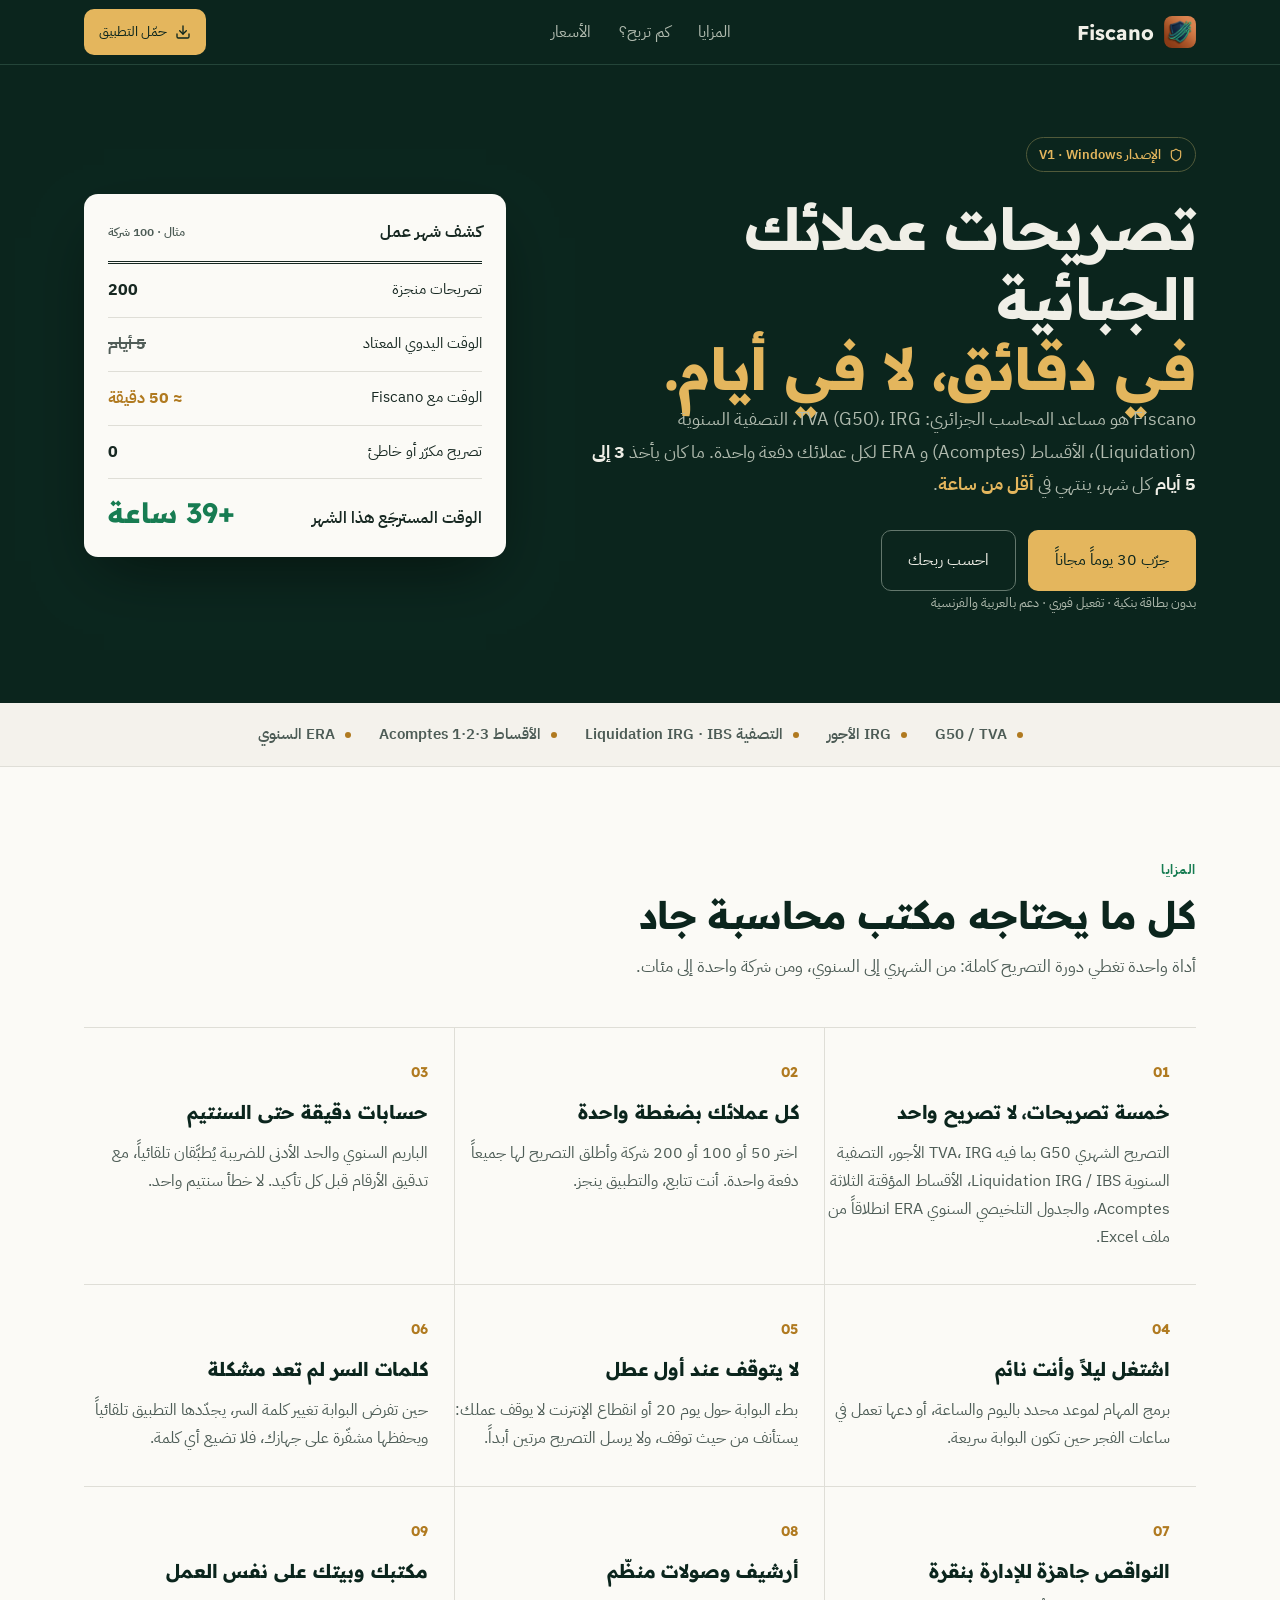
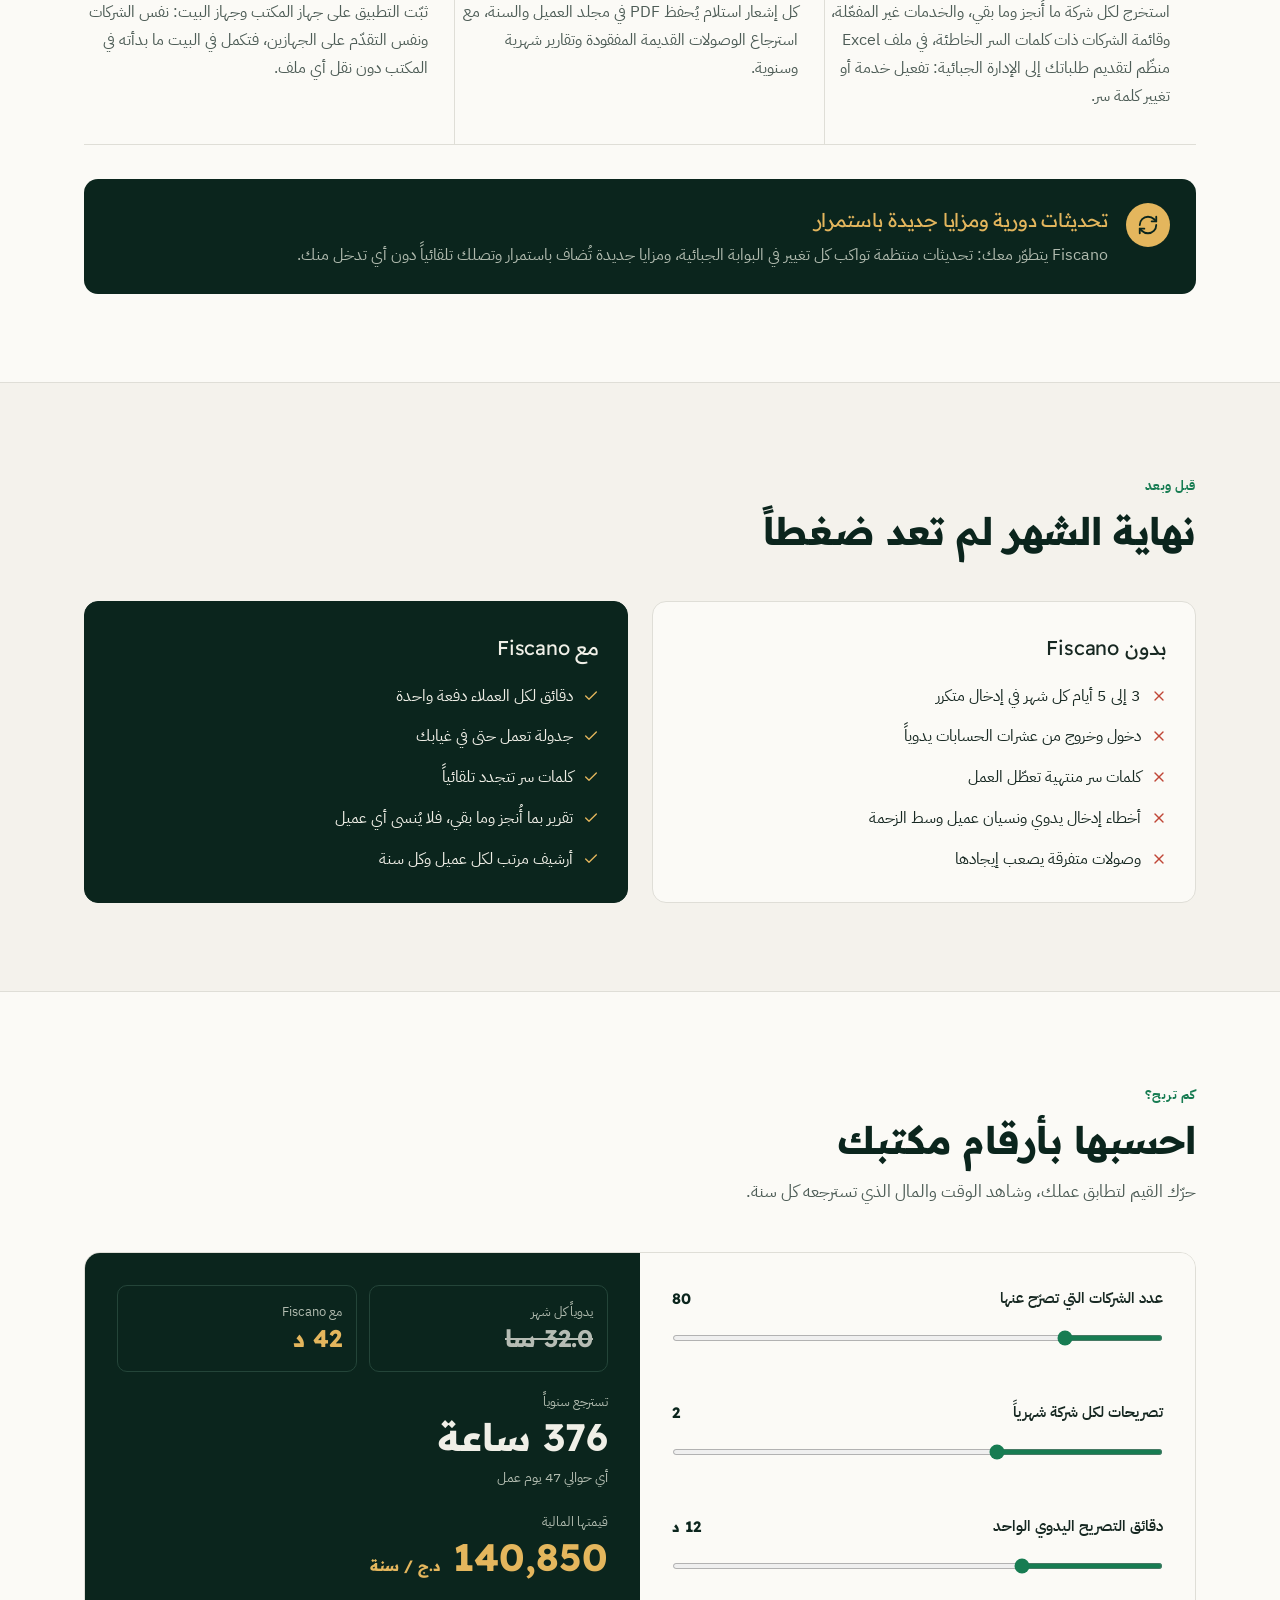
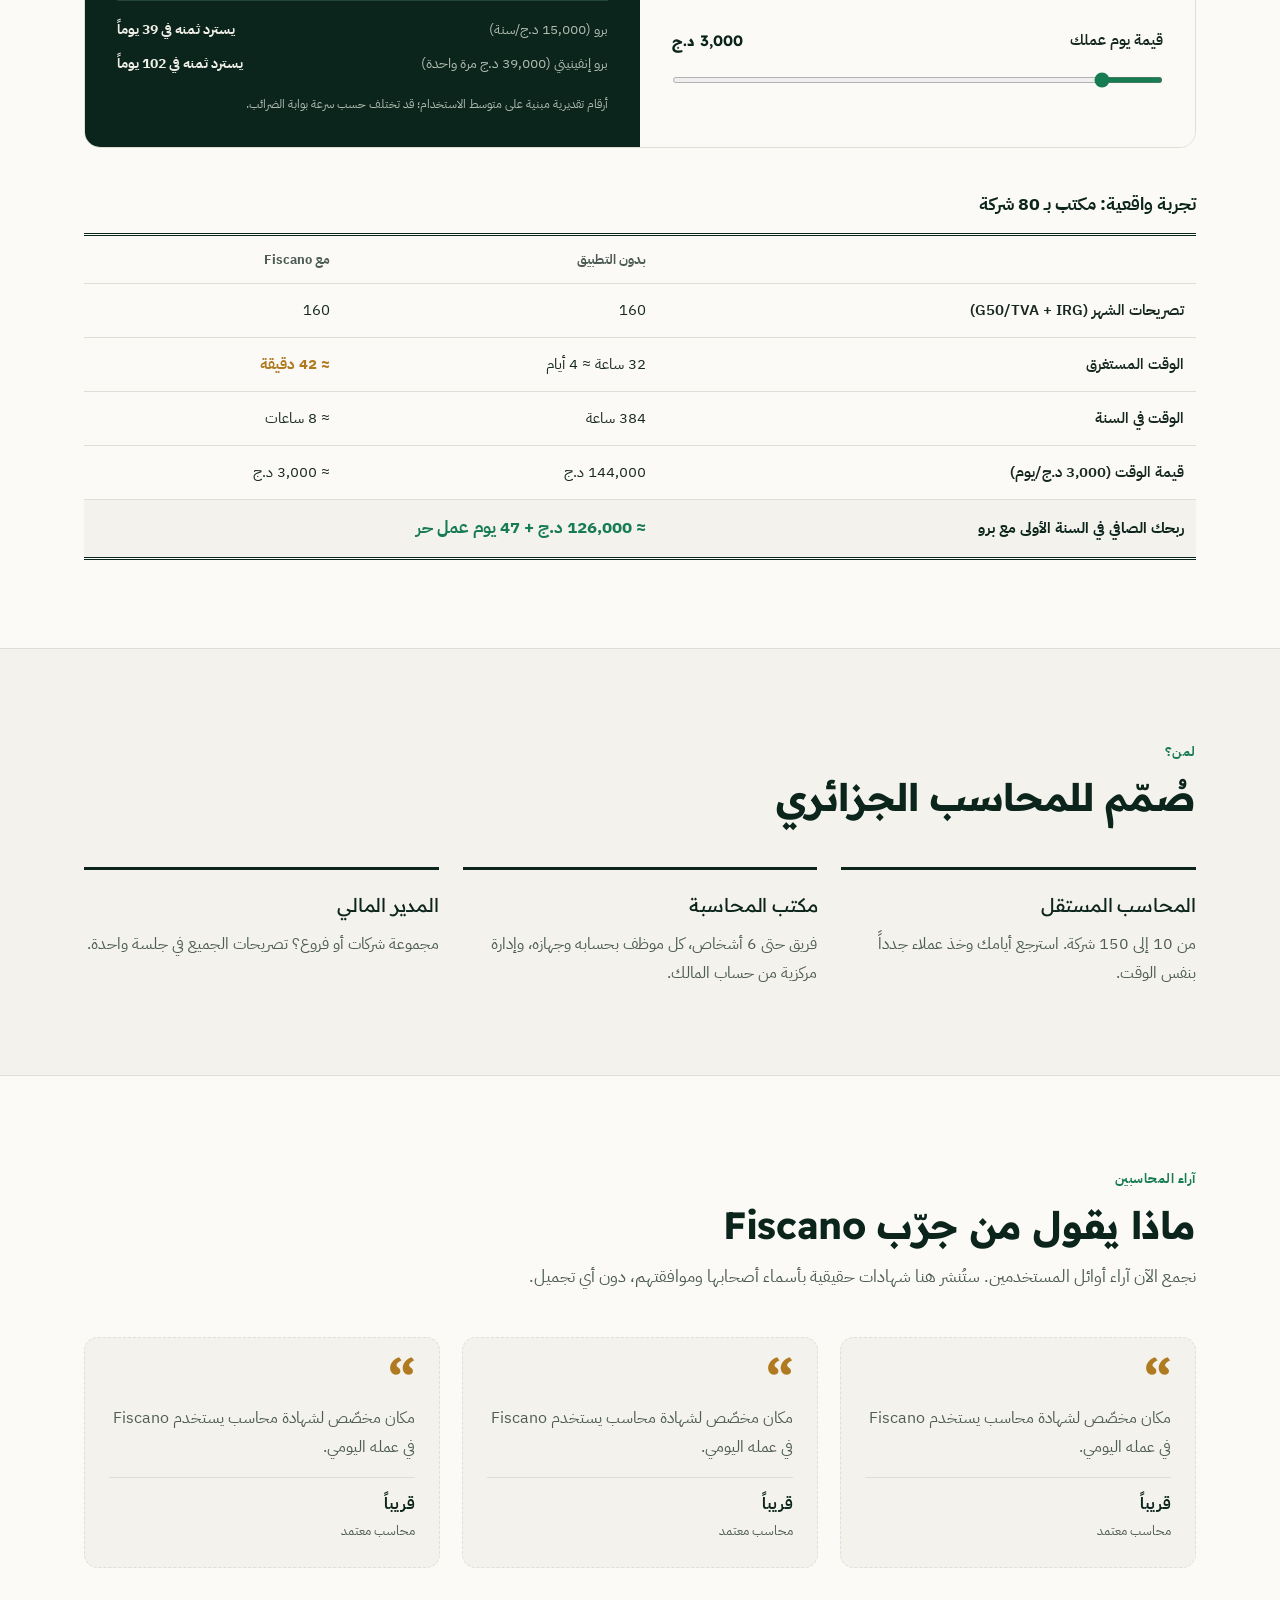
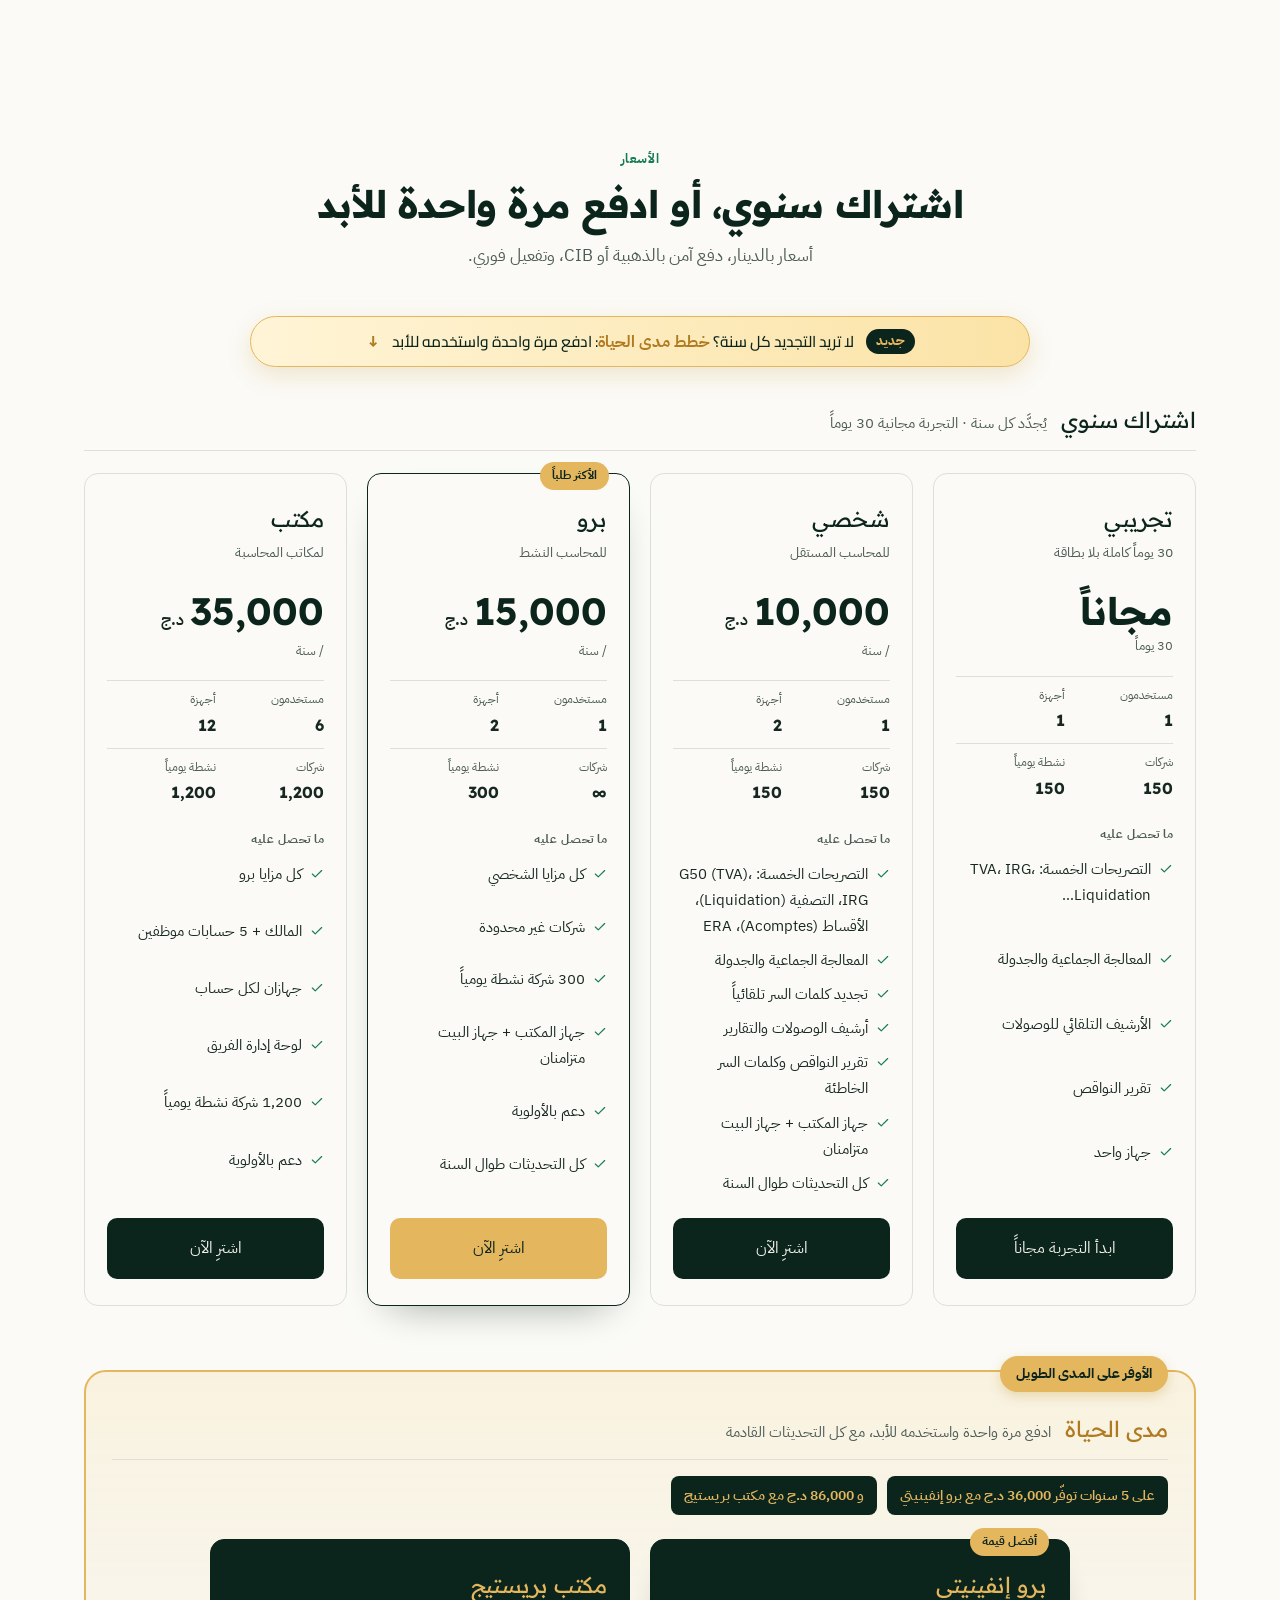
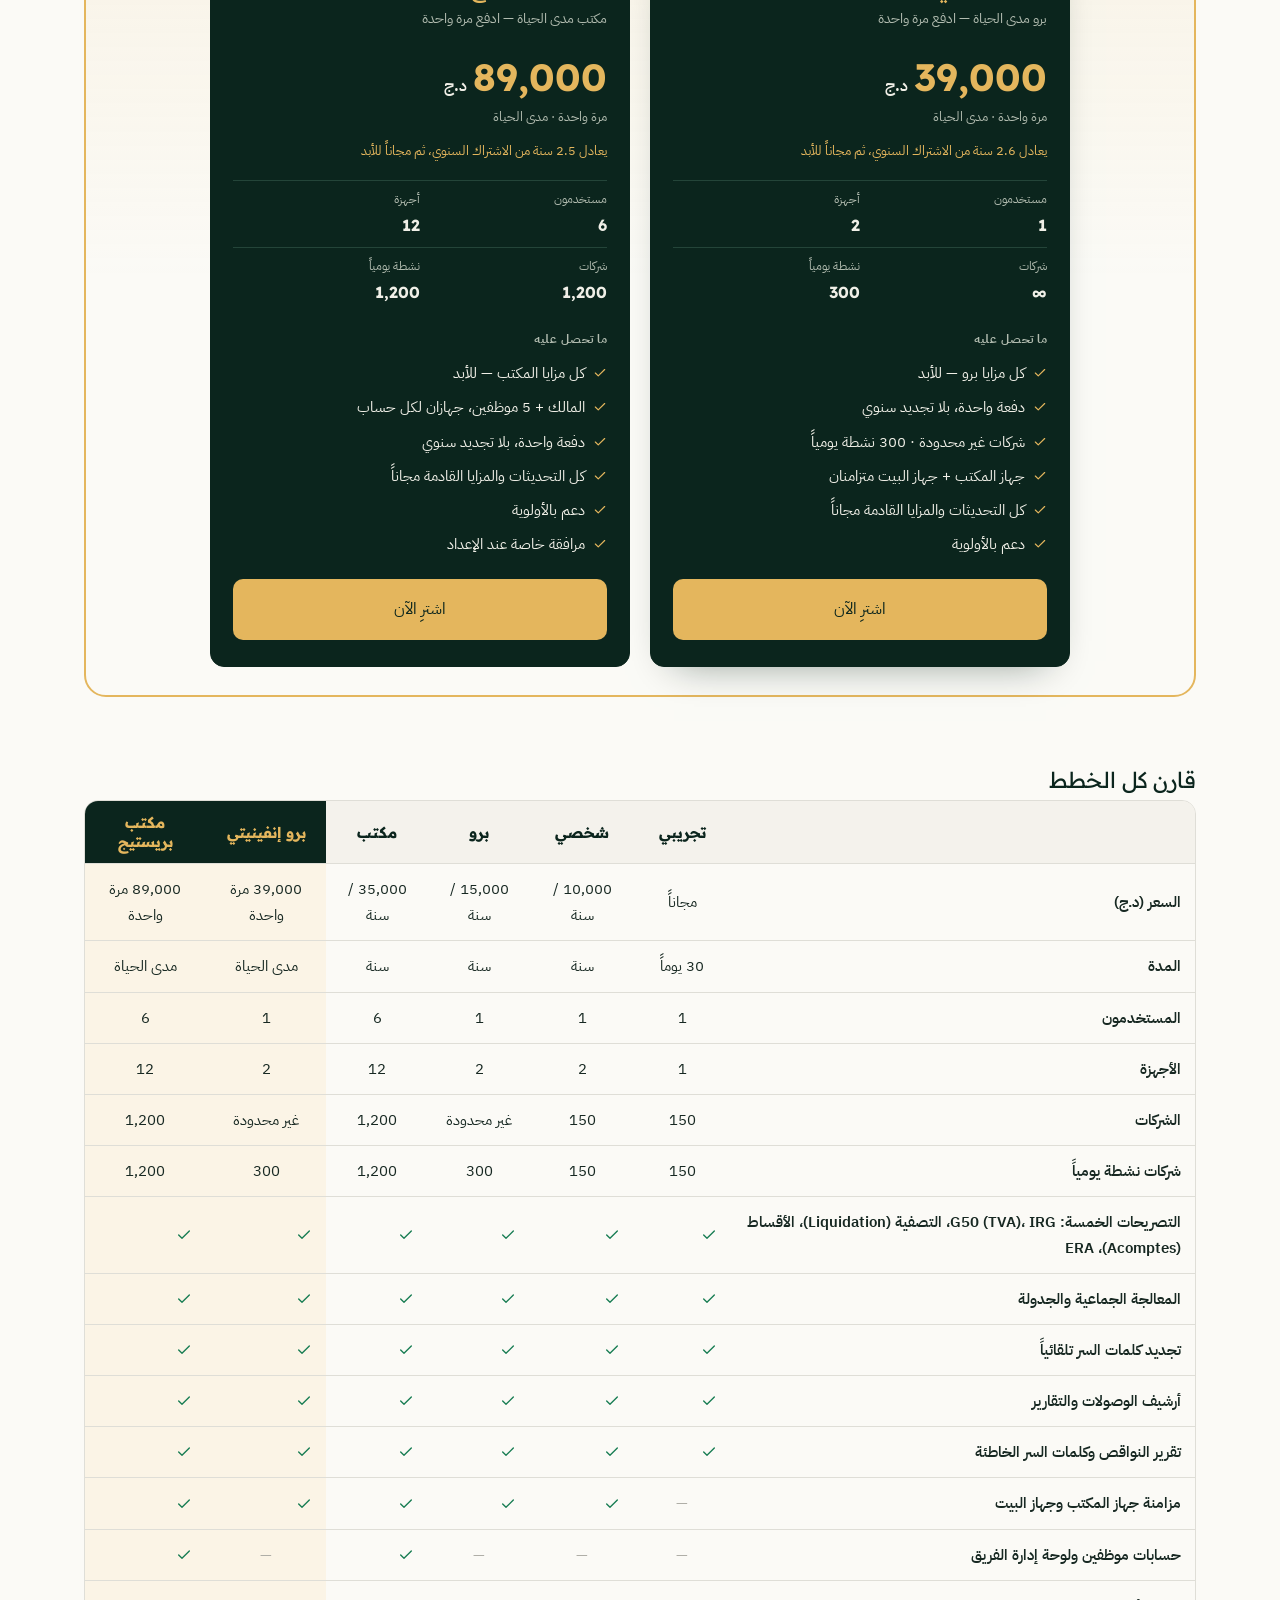
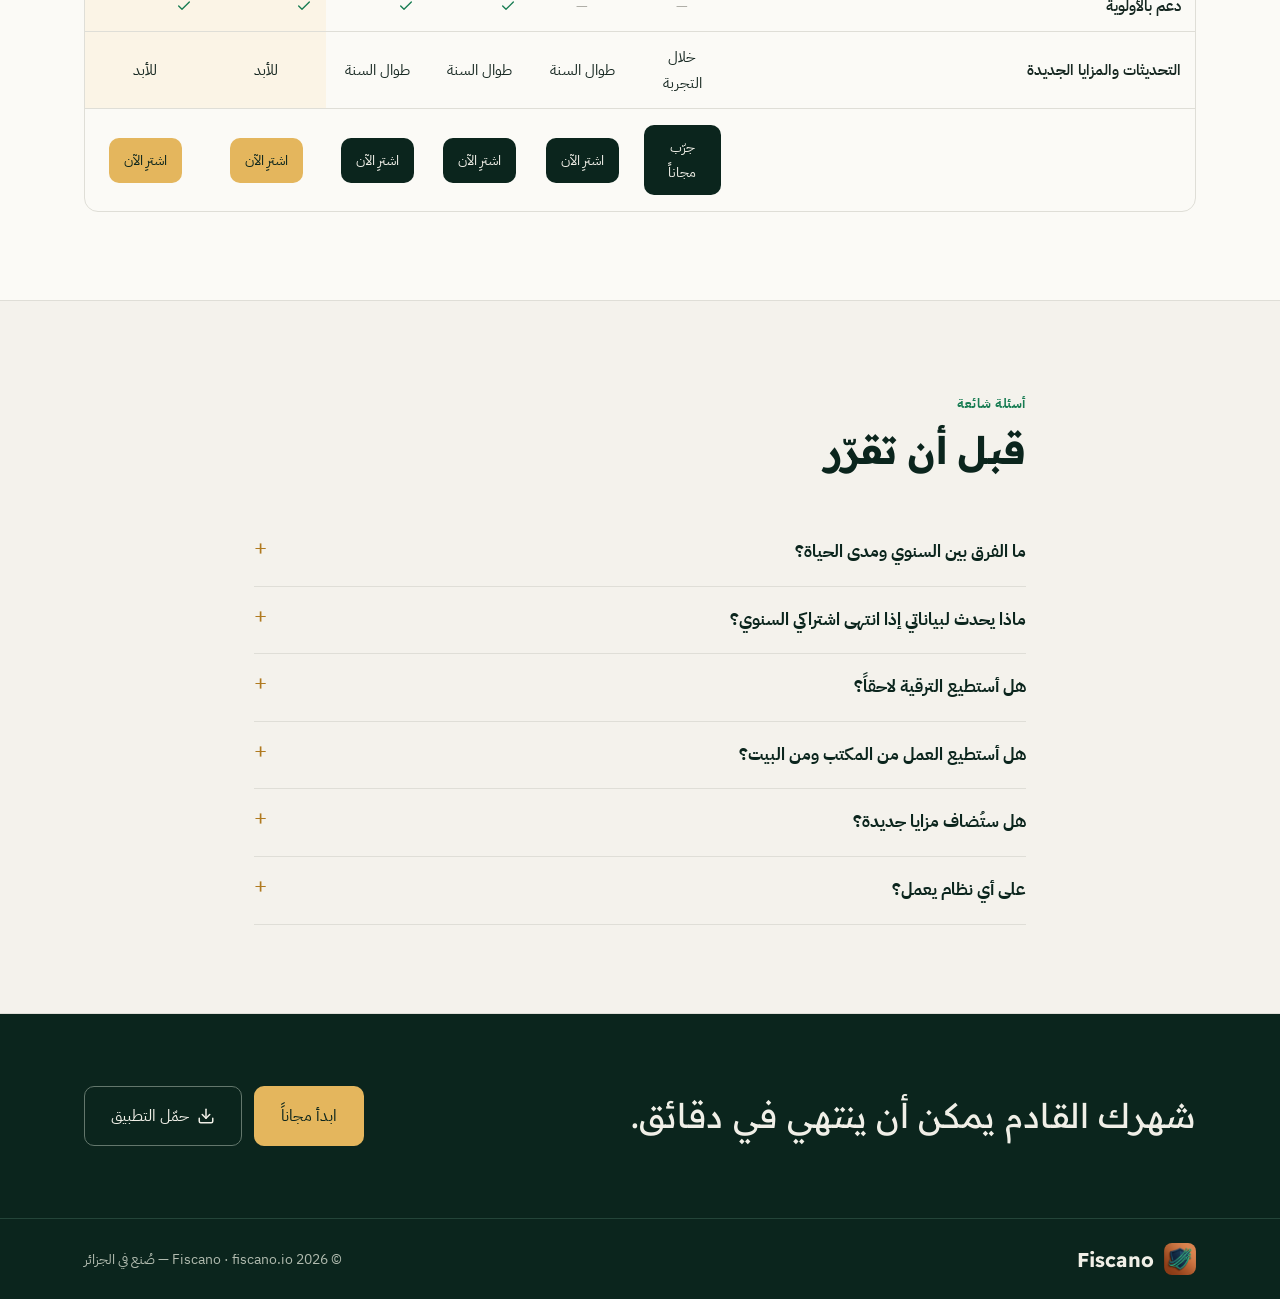
==== commit be1b95d2: "Website Update: Fiscano pricing (yearly + lifetime), Liquidation/TVA naming" ====
--- a/index.html
+++ b/index.html
@@ -17,8 +17,8 @@
     <link rel="preconnect" href="https://fonts.googleapis.com" />
     <link rel="preconnect" href="https://fonts.gstatic.com" crossorigin />
     <link href="https://fonts.googleapis.com/css2?family=IBM+Plex+Sans+Arabic:wght@400;500;600;700&family=Readex+Pro:wght@500;600;700&family=Cairo:wght@400;600;700;800;900&display=swap" rel="stylesheet" />
-    <script type="module" crossorigin src="/assets/index-8xsvz4Vl.js"></script>
-    <link rel="stylesheet" crossorigin href="/assets/index-DW7l55Cn.css">
+    <script type="module" crossorigin src="/assets/index-Cd9zVaWh.js"></script>
+    <link rel="stylesheet" crossorigin href="/assets/index-kWY8eFam.css">
   </head>
   <body>
     <div id="root"></div>
--- a/assets/index-kWY8eFam.css
+++ b/assets/index-kWY8eFam.css
@@ -0,0 +1,2 @@
+/*! tailwindcss v4.2.2 | MIT License | https://tailwindcss.com */
+@layer properties{@supports (((-webkit-hyphens:none)) and (not (margin-trim:inline))) or ((-moz-orient:inline) and (not (color:rgb(from red r g b)))){*,:before,:after,::backdrop{--tw-scale-x:1;--tw-scale-y:1;--tw-scale-z:1;--tw-rotate-x:initial;--tw-rotate-y:initial;--tw-rotate-z:initial;--tw-skew-x:initial;--tw-skew-y:initial;--tw-border-style:solid;--tw-gradient-position:initial;--tw-gradient-from:#0000;--tw-gradient-via:#0000;--tw-gradient-to:#0000;--tw-gradient-stops:initial;--tw-gradient-via-stops:initial;--tw-gradient-from-position:0%;--tw-gradient-via-position:50%;--tw-gradient-to-position:100%;--tw-leading:initial;--tw-font-weight:initial;--tw-tracking:initial;--tw-ordinal:initial;--tw-slashed-zero:initial;--tw-numeric-figure:initial;--tw-numeric-spacing:initial;--tw-numeric-fraction:initial;--tw-shadow:0 0 #0000;--tw-shadow-color:initial;--tw-shadow-alpha:100%;--tw-inset-shadow:0 0 #0000;--tw-inset-shadow-color:initial;--tw-inset-shadow-alpha:100%;--tw-ring-color:initial;--tw-ring-shadow:0 0 #0000;--tw-inset-ring-color:initial;--tw-inset-ring-shadow:0 0 #0000;--tw-ring-inset:initial;--tw-ring-offset-width:0px;--tw-ring-offset-color:#fff;--tw-ring-offset-shadow:0 0 #0000;--tw-outline-style:solid;--tw-blur:initial;--tw-brightness:initial;--tw-contrast:initial;--tw-grayscale:initial;--tw-hue-rotate:initial;--tw-invert:initial;--tw-opacity:initial;--tw-saturate:initial;--tw-sepia:initial;--tw-drop-shadow:initial;--tw-drop-shadow-color:initial;--tw-drop-shadow-alpha:100%;--tw-drop-shadow-size:initial;--tw-backdrop-blur:initial;--tw-backdrop-brightness:initial;--tw-backdrop-contrast:initial;--tw-backdrop-grayscale:initial;--tw-backdrop-hue-rotate:initial;--tw-backdrop-invert:initial;--tw-backdrop-opacity:initial;--tw-backdrop-saturate:initial;--tw-backdrop-sepia:initial;--tw-duration:initial;--tw-ease:initial;--tw-translate-x:0;--tw-translate-y:0;--tw-translate-z:0;--tw-animation-delay:0s;--tw-animation-direction:normal;--tw-animation-duration:initial;--tw-animation-fill-mode:none;--tw-animation-iteration-count:1;--tw-enter-blur:0;--tw-enter-opacity:1;--tw-enter-rotate:0;--tw-enter-scale:1;--tw-enter-translate-x:0;--tw-enter-translate-y:0;--tw-exit-blur:0;--tw-exit-opacity:1;--tw-exit-rotate:0;--tw-exit-scale:1;--tw-exit-translate-x:0;--tw-exit-translate-y:0}}}@layer theme{:root,:host{--font-sans:"Geist Variable", sans-serif;--font-serif:var(--font-serif);--font-mono:var(--font-mono);--color-amber-400:oklch(82.8% .189 84.429);--color-green-50:oklch(98.2% .018 155.826);--color-green-100:oklch(96.2% .044 156.743);--color-green-500:oklch(72.3% .219 149.579);--color-emerald-50:oklch(97.9% .021 166.113);--color-slate-100:oklch(96.8% .007 247.896);--color-slate-500:oklch(55.4% .046 257.417);--color-slate-600:oklch(44.6% .043 257.281);--color-slate-800:oklch(27.9% .041 260.031);--color-white:#fff;--spacing:.25rem;--container-lg:32rem;--container-2xl:42rem;--text-xs:.75rem;--text-xs--line-height:calc(1 / .75);--text-sm:.875rem;--text-sm--line-height:calc(1.25 / .875);--text-base:1rem;--text-base--line-height:calc(1.5 / 1);--text-lg:1.125rem;--text-lg--line-height:calc(1.75 / 1.125);--text-xl:1.25rem;--text-xl--line-height:calc(1.75 / 1.25);--text-3xl:1.875rem;--text-3xl--line-height:calc(2.25 / 1.875);--text-4xl:2.25rem;--text-4xl--line-height:calc(2.5 / 2.25);--font-weight-medium:500;--font-weight-bold:700;--font-weight-extrabold:800;--tracking-tight:-.025em;--leading-snug:1.375;--leading-relaxed:1.625;--radius-md:calc(var(--radius) - 2px);--ease-in-out:cubic-bezier(.4, 0, .2, 1);--animate-bounce:bounce 1s infinite;--blur-2xl:40px;--default-transition-duration:.15s;--default-transition-timing-function:cubic-bezier(.4, 0, .2, 1);--default-font-family:"Geist Variable", sans-serif;--default-mono-font-family:var(--font-mono)}}@layer base{*,:after,:before,::backdrop{box-sizing:border-box;border:0 solid;margin:0;padding:0}::file-selector-button{box-sizing:border-box;border:0 solid;margin:0;padding:0}html,:host{-webkit-text-size-adjust:100%;tab-size:4;line-height:1.5;font-family:var(--default-font-family,ui-sans-serif, system-ui, sans-serif, "Apple Color Emoji", "Segoe UI Emoji", "Segoe UI Symbol", "Noto Color Emoji");font-feature-settings:var(--default-font-feature-settings,normal);font-variation-settings:var(--default-font-variation-settings,normal);-webkit-tap-highlight-color:transparent}hr{height:0;color:inherit;border-top-width:1px}abbr:where([title]){-webkit-text-decoration:underline dotted;text-decoration:underline dotted}h1,h2,h3,h4,h5,h6{font-size:inherit;font-weight:inherit}a{color:inherit;-webkit-text-decoration:inherit;-webkit-text-decoration:inherit;-webkit-text-decoration:inherit;-webkit-text-decoration:inherit;text-decoration:inherit}b,strong{font-weight:bolder}code,kbd,samp,pre{font-family:var(--default-mono-font-family,ui-monospace, SFMono-Regular, Menlo, Monaco, Consolas, "Liberation Mono", "Courier New", monospace);font-feature-settings:var(--default-mono-font-feature-settings,normal);font-variation-settings:var(--default-mono-font-variation-settings,normal);font-size:1em}small{font-size:80%}sub,sup{vertical-align:baseline;font-size:75%;line-height:0;position:relative}sub{bottom:-.25em}sup{top:-.5em}table{text-indent:0;border-color:inherit;border-collapse:collapse}:-moz-focusring{outline:auto}progress{vertical-align:baseline}summary{display:list-item}ol,ul,menu{list-style:none}img,svg,video,canvas,audio,iframe,embed,object{vertical-align:middle;display:block}img,video{max-width:100%;height:auto}button,input,select,optgroup,textarea{font:inherit;font-feature-settings:inherit;font-variation-settings:inherit;letter-spacing:inherit;color:inherit;opacity:1;background-color:#0000;border-radius:0}::file-selector-button{font:inherit;font-feature-settings:inherit;font-variation-settings:inherit;letter-spacing:inherit;color:inherit;opacity:1;background-color:#0000;border-radius:0}:where(select:is([multiple],[size])) optgroup{font-weight:bolder}:where(select:is([multiple],[size])) optgroup option{padding-inline-start:20px}::file-selector-button{margin-inline-end:4px}::placeholder{opacity:1}@supports (not ((-webkit-appearance:-apple-pay-button))) or (contain-intrinsic-size:1px){::placeholder{color:currentColor}@supports (color:color-mix(in lab, red, red)){::placeholder{color:color-mix(in oklab, currentcolor 50%, transparent)}}}textarea{resize:vertical}::-webkit-search-decoration{-webkit-appearance:none}::-webkit-date-and-time-value{min-height:1lh;text-align:inherit}::-webkit-datetime-edit{display:inline-flex}::-webkit-datetime-edit-fields-wrapper{padding:0}::-webkit-datetime-edit{padding-block:0}::-webkit-datetime-edit-year-field{padding-block:0}::-webkit-datetime-edit-month-field{padding-block:0}::-webkit-datetime-edit-day-field{padding-block:0}::-webkit-datetime-edit-hour-field{padding-block:0}::-webkit-datetime-edit-minute-field{padding-block:0}::-webkit-datetime-edit-second-field{padding-block:0}::-webkit-datetime-edit-millisecond-field{padding-block:0}::-webkit-datetime-edit-meridiem-field{padding-block:0}::-webkit-calendar-picker-indicator{line-height:1}:-moz-ui-invalid{box-shadow:none}button,input:where([type=button],[type=reset],[type=submit]){appearance:button}::file-selector-button{appearance:button}::-webkit-inner-spin-button{height:auto}::-webkit-outer-spin-button{height:auto}[hidden]:where(:not([hidden=until-found])){display:none!important}*{border-color:var(--border);outline-color:var(--ring)}@supports (color:color-mix(in lab, red, red)){*{outline-color:color-mix(in oklab, var(--ring) 50%, transparent)}}body,html,body{background-color:var(--background);color:var(--foreground)}html{font-family:Geist Variable,sans-serif}}@layer components;@layer utilities{.\@container\/card-header{container:card-header/inline-size}.pointer-events-none{pointer-events:none}.absolute{position:absolute}.fixed{position:fixed}.relative{position:relative}.inset-0{inset:calc(var(--spacing) * 0)}.start{inset-inline-start:var(--spacing)}.-top-3{top:calc(var(--spacing) * -3)}.-top-10{top:calc(var(--spacing) * -10)}.top-0{top:calc(var(--spacing) * 0)}.top-2{top:calc(var(--spacing) * 2)}.-right-3{right:calc(var(--spacing) * -3)}.-right-10{right:calc(var(--spacing) * -10)}.right-2{right:calc(var(--spacing) * 2)}.bottom-0{bottom:calc(var(--spacing) * 0)}.isolate{isolation:isolate}.-z-10{z-index:calc(10 * -1)}.z-10{z-index:10}.z-20{z-index:20}.z-50{z-index:50}.col-start-2{grid-column-start:2}.row-span-2{grid-row:span 2/span 2}.row-start-1{grid-row-start:1}.container{width:100%}@media (width>=40rem){.container{max-width:40rem}}@media (width>=48rem){.container{max-width:48rem}}@media (width>=64rem){.container{max-width:64rem}}@media (width>=80rem){.container{max-width:80rem}}@media (width>=96rem){.container{max-width:96rem}}.-mx-1{margin-inline:calc(var(--spacing) * -1)}.mx-auto{margin-inline:auto}.my-1{margin-block:calc(var(--spacing) * 1)}.mt-2{margin-top:calc(var(--spacing) * 2)}.mb-1{margin-bottom:calc(var(--spacing) * 1)}.mb-4{margin-bottom:calc(var(--spacing) * 4)}.mb-6{margin-bottom:calc(var(--spacing) * 6)}.mb-8{margin-bottom:calc(var(--spacing) * 8)}.ml-2{margin-left:calc(var(--spacing) * 2)}.ml-3{margin-left:calc(var(--spacing) * 3)}.block{display:block}.flex{display:flex}.grid{display:grid}.hidden{display:none}.inline{display:inline}.inline-flex{display:inline-flex}.size-4{width:calc(var(--spacing) * 4);height:calc(var(--spacing) * 4)}.size-6{width:calc(var(--spacing) * 6);height:calc(var(--spacing) * 6)}.size-7{width:calc(var(--spacing) * 7);height:calc(var(--spacing) * 7)}.size-8{width:calc(var(--spacing) * 8);height:calc(var(--spacing) * 8)}.size-9{width:calc(var(--spacing) * 9);height:calc(var(--spacing) * 9)}.h-4{height:calc(var(--spacing) * 4)}.h-6{height:calc(var(--spacing) * 6)}.h-7{height:calc(var(--spacing) * 7)}.h-8{height:calc(var(--spacing) * 8)}.h-9{height:calc(var(--spacing) * 9)}.h-16{height:calc(var(--spacing) * 16)}.h-20{height:calc(var(--spacing) * 20)}.h-px{height:1px}.max-h-\(--available-height\){max-height:var(--available-height)}.min-h-screen{min-height:100vh}.w-\(--anchor-width\){width:var(--anchor-width)}.w-4{width:calc(var(--spacing) * 4)}.w-6{width:calc(var(--spacing) * 6)}.w-8{width:calc(var(--spacing) * 8)}.w-20{width:calc(var(--spacing) * 20)}.w-fit{width:fit-content}.w-full{width:100%}.max-w-2xl{max-width:var(--container-2xl)}.max-w-lg{max-width:var(--container-lg)}.min-w-0{min-width:calc(var(--spacing) * 0)}.min-w-36{min-width:calc(var(--spacing) * 36)}.flex-1{flex:1}.flex-shrink{flex-shrink:1}.shrink-0{flex-shrink:0}.border-collapse{border-collapse:collapse}.origin-\(--transform-origin\){transform-origin:var(--transform-origin)}.scale-150{--tw-scale-x:150%;--tw-scale-y:150%;--tw-scale-z:150%;scale:var(--tw-scale-x) var(--tw-scale-y)}.transform{transform:var(--tw-rotate-x,) var(--tw-rotate-y,) var(--tw-rotate-z,) var(--tw-skew-x,) var(--tw-skew-y,)}.animate-bounce{animation:var(--animate-bounce)}.cursor-default{cursor:default}.scroll-my-1{scroll-margin-block:calc(var(--spacing) * 1)}.auto-rows-min{grid-auto-rows:min-content}.flex-col{flex-direction:column}.flex-wrap{flex-wrap:wrap}.items-center{align-items:center}.items-start{align-items:flex-start}.justify-between{justify-content:space-between}.justify-center{justify-content:center}.gap-0\.5{gap:calc(var(--spacing) * .5)}.gap-1{gap:calc(var(--spacing) * 1)}.gap-1\.5{gap:calc(var(--spacing) * 1.5)}.gap-2{gap:calc(var(--spacing) * 2)}.gap-4{gap:calc(var(--spacing) * 4)}.self-start{align-self:flex-start}.justify-self-end{justify-self:flex-end}.overflow-hidden{overflow:hidden}.overflow-x-hidden{overflow-x:hidden}.overflow-y-auto{overflow-y:auto}.rounded-2xl{border-radius:calc(var(--radius) * 1.8)}.rounded-\[min\(var\(--radius-md\)\,10px\)\]{border-radius:min(var(--radius-md), 10px)}.rounded-\[min\(var\(--radius-md\)\,12px\)\]{border-radius:min(var(--radius-md), 12px)}.rounded-full{border-radius:3.40282e38px}.rounded-lg{border-radius:var(--radius)}.rounded-md{border-radius:calc(var(--radius) - 2px)}.rounded-xl{border-radius:calc(var(--radius) + 4px)}.rounded-t-xl{border-top-left-radius:calc(var(--radius) + 4px);border-top-right-radius:calc(var(--radius) + 4px)}.rounded-b-xl{border-bottom-right-radius:calc(var(--radius) + 4px);border-bottom-left-radius:calc(var(--radius) + 4px)}.border{border-style:var(--tw-border-style);border-width:1px}.border-t{border-top-style:var(--tw-border-style);border-top-width:1px}.border-border{border-color:var(--border)}.border-green-100{border-color:var(--color-green-100)}.border-input{border-color:var(--input)}.border-transparent{border-color:#0000}.bg-background{background-color:var(--background)}.bg-border{background-color:var(--border)}.bg-card{background-color:var(--card)}.bg-destructive\/10{background-color:var(--destructive)}@supports (color:color-mix(in lab, red, red)){.bg-destructive\/10{background-color:color-mix(in oklab, var(--destructive) 10%, transparent)}}.bg-green-500\/20{background-color:#00c75833}@supports (color:color-mix(in lab, red, red)){.bg-green-500\/20{background-color:color-mix(in oklab, var(--color-green-500) 20%, transparent)}}.bg-muted\/50{background-color:var(--muted)}@supports (color:color-mix(in lab, red, red)){.bg-muted\/50{background-color:color-mix(in oklab, var(--muted) 50%, transparent)}}.bg-popover{background-color:var(--popover)}.bg-primary{background-color:var(--primary)}.bg-secondary{background-color:var(--secondary)}.bg-transparent{background-color:#0000}.bg-white{background-color:var(--color-white)}.bg-gradient-to-br{--tw-gradient-position:to bottom right in oklab;background-image:linear-gradient(var(--tw-gradient-stops))}.from-green-50{--tw-gradient-from:var(--color-green-50);--tw-gradient-stops:var(--tw-gradient-via-stops,var(--tw-gradient-position), var(--tw-gradient-from) var(--tw-gradient-from-position), var(--tw-gradient-to) var(--tw-gradient-to-position))}.to-emerald-50\/30{--tw-gradient-to:#ecfdf54d}@supports (color:color-mix(in lab, red, red)){.to-emerald-50\/30{--tw-gradient-to:color-mix(in oklab, var(--color-emerald-50) 30%, transparent)}}.to-emerald-50\/30{--tw-gradient-stops:var(--tw-gradient-via-stops,var(--tw-gradient-position), var(--tw-gradient-from) var(--tw-gradient-from-position), var(--tw-gradient-to) var(--tw-gradient-to-position))}.bg-clip-padding{background-clip:padding-box}.object-contain{object-fit:contain}.p-1{padding:calc(var(--spacing) * 1)}.p-2{padding:calc(var(--spacing) * 2)}.p-4{padding:calc(var(--spacing) * 4)}.p-6{padding:calc(var(--spacing) * 6)}.p-8{padding:calc(var(--spacing) * 8)}.px-1\.5{padding-inline:calc(var(--spacing) * 1.5)}.px-2{padding-inline:calc(var(--spacing) * 2)}.px-2\.5{padding-inline:calc(var(--spacing) * 2.5)}.px-4{padding-inline:calc(var(--spacing) * 4)}.px-6{padding-inline:calc(var(--spacing) * 6)}.px-10{padding-inline:calc(var(--spacing) * 10)}.py-1{padding-block:calc(var(--spacing) * 1)}.py-2{padding-block:calc(var(--spacing) * 2)}.py-4{padding-block:calc(var(--spacing) * 4)}.pr-2{padding-right:calc(var(--spacing) * 2)}.pr-8{padding-right:calc(var(--spacing) * 8)}.pl-1\.5{padding-left:calc(var(--spacing) * 1.5)}.pl-2\.5{padding-left:calc(var(--spacing) * 2.5)}.text-center{text-align:center}.text-left{text-align:left}.font-heading{font-family:var(--font-sans)}.font-sans{font-family:Geist Variable,sans-serif}.text-3xl{font-size:var(--text-3xl);line-height:var(--tw-leading,var(--text-3xl--line-height))}.text-base{font-size:var(--text-base);line-height:var(--tw-leading,var(--text-base--line-height))}.text-lg{font-size:var(--text-lg);line-height:var(--tw-leading,var(--text-lg--line-height))}.text-sm{font-size:var(--text-sm);line-height:var(--tw-leading,var(--text-sm--line-height))}.text-xs{font-size:var(--text-xs);line-height:var(--tw-leading,var(--text-xs--line-height))}.text-\[0\.8rem\]{font-size:.8rem}.leading-none{--tw-leading:1;line-height:1}.leading-relaxed{--tw-leading:var(--leading-relaxed);line-height:var(--leading-relaxed)}.leading-snug{--tw-leading:var(--leading-snug);line-height:var(--leading-snug)}.font-bold{--tw-font-weight:var(--font-weight-bold);font-weight:var(--font-weight-bold)}.font-extrabold{--tw-font-weight:var(--font-weight-extrabold);font-weight:var(--font-weight-extrabold)}.font-medium{--tw-font-weight:var(--font-weight-medium);font-weight:var(--font-weight-medium)}.tracking-tight{--tw-tracking:var(--tracking-tight);letter-spacing:var(--tracking-tight)}.text-balance{text-wrap:balance}.whitespace-nowrap{white-space:nowrap}.text-amber-400{color:var(--color-amber-400)}.text-card-foreground{color:var(--card-foreground)}.text-destructive{color:var(--destructive)}.text-foreground{color:var(--foreground)}.text-green-500{color:var(--color-green-500)}.text-green-500\/10{color:#00c7581a}@supports (color:color-mix(in lab, red, red)){.text-green-500\/10{color:color-mix(in oklab, var(--color-green-500) 10%, transparent)}}.text-muted-foreground{color:var(--muted-foreground)}.text-popover-foreground{color:var(--popover-foreground)}.text-primary{color:var(--primary)}.text-primary-foreground{color:var(--primary-foreground)}.text-secondary-foreground{color:var(--secondary-foreground)}.text-slate-500{color:var(--color-slate-500)}.text-slate-600{color:var(--color-slate-600)}.text-slate-800{color:var(--color-slate-800)}.tabular-nums{--tw-numeric-spacing:tabular-nums;font-variant-numeric:var(--tw-ordinal,) var(--tw-slashed-zero,) var(--tw-numeric-figure,) var(--tw-numeric-spacing,) var(--tw-numeric-fraction,)}.underline-offset-4{text-underline-offset:4px}.shadow-lg{--tw-shadow:0 10px 15px -3px var(--tw-shadow-color,#0000001a), 0 4px 6px -4px var(--tw-shadow-color,#0000001a);box-shadow:var(--tw-inset-shadow), var(--tw-inset-ring-shadow), var(--tw-ring-offset-shadow), var(--tw-ring-shadow), var(--tw-shadow)}.shadow-md{--tw-shadow:0 4px 6px -1px var(--tw-shadow-color,#0000001a), 0 2px 4px -2px var(--tw-shadow-color,#0000001a);box-shadow:var(--tw-inset-shadow), var(--tw-inset-ring-shadow), var(--tw-ring-offset-shadow), var(--tw-ring-shadow), var(--tw-shadow)}.shadow-xl{--tw-shadow:0 20px 25px -5px var(--tw-shadow-color,#0000001a), 0 8px 10px -6px var(--tw-shadow-color,#0000001a);box-shadow:var(--tw-inset-shadow), var(--tw-inset-ring-shadow), var(--tw-ring-offset-shadow), var(--tw-ring-shadow), var(--tw-shadow)}.ring-1{--tw-ring-shadow:var(--tw-ring-inset,) 0 0 0 calc(1px + var(--tw-ring-offset-width)) var(--tw-ring-color,currentcolor);box-shadow:var(--tw-inset-shadow), var(--tw-inset-ring-shadow), var(--tw-ring-offset-shadow), var(--tw-ring-shadow), var(--tw-shadow)}.ring-foreground\/10{--tw-ring-color:var(--foreground)}@supports (color:color-mix(in lab, red, red)){.ring-foreground\/10{--tw-ring-color:color-mix(in oklab, var(--foreground) 10%, transparent)}}.outline-hidden{--tw-outline-style:none;outline-style:none}@media (forced-colors:active){.outline-hidden{outline-offset:2px;outline:2px solid #0000}}.outline{outline-style:var(--tw-outline-style);outline-width:1px}.blur-2xl{--tw-blur:blur(var(--blur-2xl));filter:var(--tw-blur,) var(--tw-brightness,) var(--tw-contrast,) var(--tw-grayscale,) var(--tw-hue-rotate,) var(--tw-invert,) var(--tw-saturate,) var(--tw-sepia,) var(--tw-drop-shadow,)}.filter{filter:var(--tw-blur,) var(--tw-brightness,) var(--tw-contrast,) var(--tw-grayscale,) var(--tw-hue-rotate,) var(--tw-invert,) var(--tw-saturate,) var(--tw-sepia,) var(--tw-drop-shadow,)}.backdrop-filter{-webkit-backdrop-filter:var(--tw-backdrop-blur,) var(--tw-backdrop-brightness,) var(--tw-backdrop-contrast,) var(--tw-backdrop-grayscale,) var(--tw-backdrop-hue-rotate,) var(--tw-backdrop-invert,) var(--tw-backdrop-opacity,) var(--tw-backdrop-saturate,) var(--tw-backdrop-sepia,);backdrop-filter:var(--tw-backdrop-blur,) var(--tw-backdrop-brightness,) var(--tw-backdrop-contrast,) var(--tw-backdrop-grayscale,) var(--tw-backdrop-hue-rotate,) var(--tw-backdrop-invert,) var(--tw-backdrop-opacity,) var(--tw-backdrop-saturate,) var(--tw-backdrop-sepia,)}.transition{transition-property:color,background-color,border-color,outline-color,text-decoration-color,fill,stroke,--tw-gradient-from,--tw-gradient-via,--tw-gradient-to,opacity,box-shadow,transform,translate,scale,rotate,filter,-webkit-backdrop-filter,backdrop-filter,display,content-visibility,overlay,pointer-events;transition-timing-function:var(--tw-ease,var(--default-transition-timing-function));transition-duration:var(--tw-duration,var(--default-transition-duration))}.transition-all{transition-property:all;transition-timing-function:var(--tw-ease,var(--default-transition-timing-function));transition-duration:var(--tw-duration,var(--default-transition-duration))}.transition-colors{transition-property:color,background-color,border-color,outline-color,text-decoration-color,fill,stroke,--tw-gradient-from,--tw-gradient-via,--tw-gradient-to;transition-timing-function:var(--tw-ease,var(--default-transition-timing-function));transition-duration:var(--tw-duration,var(--default-transition-duration))}.duration-100{--tw-duration:.1s;transition-duration:.1s}.ease-in-out{--tw-ease:var(--ease-in-out);transition-timing-function:var(--ease-in-out)}.outline-none{--tw-outline-style:none;outline-style:none}.select-none{-webkit-user-select:none;user-select:none}.duration-100{animation-duration:.1s}.ease-in-out{animation-timing-function:cubic-bezier(.4,0,.2,1)}.group-has-\[\>svg\]\/alert\:col-start-2:is(:where(.group\/alert):has(>svg) *){grid-column-start:2}.group-data-\[disabled\=true\]\:pointer-events-none:is(:where(.group)[data-disabled=true] *){pointer-events:none}.group-data-\[disabled\=true\]\:opacity-50:is(:where(.group)[data-disabled=true] *){opacity:.5}.group-data-\[size\=sm\]\/card\:p-3:is(:where(.group\/card)[data-size=sm] *){padding:calc(var(--spacing) * 3)}.group-data-\[size\=sm\]\/card\:px-3:is(:where(.group\/card)[data-size=sm] *){padding-inline:calc(var(--spacing) * 3)}.group-data-\[size\=sm\]\/card\:text-sm:is(:where(.group\/card)[data-size=sm] *){font-size:var(--text-sm);line-height:var(--tw-leading,var(--text-sm--line-height))}.peer-disabled\:cursor-not-allowed:is(:where(.peer):disabled~*){cursor:not-allowed}.peer-disabled\:opacity-50:is(:where(.peer):disabled~*){opacity:.5}.selection\:bg-primary\/30 ::selection{background-color:var(--primary)}@supports (color:color-mix(in lab, red, red)){.selection\:bg-primary\/30 ::selection{background-color:color-mix(in oklab, var(--primary) 30%, transparent)}}.selection\:bg-primary\/30::selection{background-color:var(--primary)}@supports (color:color-mix(in lab, red, red)){.selection\:bg-primary\/30::selection{background-color:color-mix(in oklab, var(--primary) 30%, transparent)}}.file\:inline-flex::file-selector-button{display:inline-flex}.file\:h-6::file-selector-button{height:calc(var(--spacing) * 6)}.file\:border-0::file-selector-button{border-style:var(--tw-border-style);border-width:0}.file\:bg-transparent::file-selector-button{background-color:#0000}.file\:text-sm::file-selector-button{font-size:var(--text-sm);line-height:var(--tw-leading,var(--text-sm--line-height))}.file\:font-medium::file-selector-button{--tw-font-weight:var(--font-weight-medium);font-weight:var(--font-weight-medium)}.file\:text-foreground::file-selector-button{color:var(--foreground)}.placeholder\:text-muted-foreground::placeholder{color:var(--muted-foreground)}@media (hover:hover){.hover\:scale-105:hover{--tw-scale-x:105%;--tw-scale-y:105%;--tw-scale-z:105%;scale:var(--tw-scale-x) var(--tw-scale-y)}.hover\:bg-destructive\/20:hover{background-color:var(--destructive)}@supports (color:color-mix(in lab, red, red)){.hover\:bg-destructive\/20:hover{background-color:color-mix(in oklab, var(--destructive) 20%, transparent)}}.hover\:bg-muted:hover{background-color:var(--muted)}.hover\:bg-secondary\/80:hover{background-color:var(--secondary)}@supports (color:color-mix(in lab, red, red)){.hover\:bg-secondary\/80:hover{background-color:color-mix(in oklab, var(--secondary) 80%, transparent)}}.hover\:bg-slate-100:hover{background-color:var(--color-slate-100)}.hover\:text-foreground:hover{color:var(--foreground)}.hover\:text-slate-800:hover{color:var(--color-slate-800)}.hover\:underline:hover{text-decoration-line:underline}}.focus\:bg-accent:focus{background-color:var(--accent)}.focus\:text-accent-foreground:focus,:is(.not-data-\[variant\=destructive\]\:focus\:\*\*\:text-accent-foreground:not([data-variant=destructive]):focus *){color:var(--accent-foreground)}.focus-visible\:border-destructive\/40:focus-visible{border-color:var(--destructive)}@supports (color:color-mix(in lab, red, red)){.focus-visible\:border-destructive\/40:focus-visible{border-color:color-mix(in oklab, var(--destructive) 40%, transparent)}}.focus-visible\:border-ring:focus-visible{border-color:var(--ring)}.focus-visible\:ring-3:focus-visible{--tw-ring-shadow:var(--tw-ring-inset,) 0 0 0 calc(3px + var(--tw-ring-offset-width)) var(--tw-ring-color,currentcolor);box-shadow:var(--tw-inset-shadow), var(--tw-inset-ring-shadow), var(--tw-ring-offset-shadow), var(--tw-ring-shadow), var(--tw-shadow)}.focus-visible\:ring-destructive\/20:focus-visible{--tw-ring-color:var(--destructive)}@supports (color:color-mix(in lab, red, red)){.focus-visible\:ring-destructive\/20:focus-visible{--tw-ring-color:color-mix(in oklab, var(--destructive) 20%, transparent)}}.focus-visible\:ring-ring\/50:focus-visible{--tw-ring-color:var(--ring)}@supports (color:color-mix(in lab, red, red)){.focus-visible\:ring-ring\/50:focus-visible{--tw-ring-color:color-mix(in oklab, var(--ring) 50%, transparent)}}.active\:scale-95:active{--tw-scale-x:95%;--tw-scale-y:95%;--tw-scale-z:95%;scale:var(--tw-scale-x) var(--tw-scale-y)}.active\:not-aria-\[haspopup\]\:translate-y-px:active:not([aria-haspopup]){--tw-translate-y:1px;translate:var(--tw-translate-x) var(--tw-translate-y)}.disabled\:pointer-events-none:disabled{pointer-events:none}.disabled\:cursor-not-allowed:disabled{cursor:not-allowed}.disabled\:bg-input\/50:disabled{background-color:var(--input)}@supports (color:color-mix(in lab, red, red)){.disabled\:bg-input\/50:disabled{background-color:color-mix(in oklab, var(--input) 50%, transparent)}}.disabled\:opacity-50:disabled{opacity:.5}:where([data-slot=button-group]) .in-data-\[slot\=button-group\]\:rounded-lg{border-radius:var(--radius)}.has-data-\[icon\=inline-end\]\:pr-1\.5:has([data-icon=inline-end]){padding-right:calc(var(--spacing) * 1.5)}.has-data-\[icon\=inline-end\]\:pr-2:has([data-icon=inline-end]){padding-right:calc(var(--spacing) * 2)}.has-data-\[icon\=inline-end\]\:pr-3:has([data-icon=inline-end]){padding-right:calc(var(--spacing) * 3)}.has-data-\[icon\=inline-start\]\:pl-1\.5:has([data-icon=inline-start]){padding-left:calc(var(--spacing) * 1.5)}.has-data-\[icon\=inline-start\]\:pl-2:has([data-icon=inline-start]){padding-left:calc(var(--spacing) * 2)}.has-data-\[icon\=inline-start\]\:pl-3:has([data-icon=inline-start]){padding-left:calc(var(--spacing) * 3)}.has-data-\[slot\=alert-action\]\:relative:has([data-slot=alert-action]){position:relative}.has-data-\[slot\=alert-action\]\:pr-18:has([data-slot=alert-action]){padding-right:calc(var(--spacing) * 18)}.has-data-\[slot\=card-action\]\:grid-cols-\[1fr_auto\]:has([data-slot=card-action]){grid-template-columns:1fr auto}.has-data-\[slot\=card-description\]\:grid-rows-\[auto_auto\]:has([data-slot=card-description]){grid-template-rows:auto auto}.has-data-\[slot\=card-footer\]\:pb-0:has([data-slot=card-footer]){padding-bottom:calc(var(--spacing) * 0)}.has-\[\>img\:first-child\]\:pt-0:has(>img:first-child){padding-top:calc(var(--spacing) * 0)}.has-\[\>svg\]\:grid-cols-\[auto_1fr\]:has(>svg){grid-template-columns:auto 1fr}.has-\[\>svg\]\:gap-x-2:has(>svg){column-gap:calc(var(--spacing) * 2)}.aria-expanded\:bg-muted[aria-expanded=true]{background-color:var(--muted)}.aria-expanded\:bg-secondary[aria-expanded=true]{background-color:var(--secondary)}.aria-expanded\:text-foreground[aria-expanded=true]{color:var(--foreground)}.aria-expanded\:text-secondary-foreground[aria-expanded=true]{color:var(--secondary-foreground)}.aria-invalid\:border-destructive[aria-invalid=true]{border-color:var(--destructive)}.aria-invalid\:ring-3[aria-invalid=true]{--tw-ring-shadow:var(--tw-ring-inset,) 0 0 0 calc(3px + var(--tw-ring-offset-width)) var(--tw-ring-color,currentcolor);box-shadow:var(--tw-inset-shadow), var(--tw-inset-ring-shadow), var(--tw-ring-offset-shadow), var(--tw-ring-shadow), var(--tw-shadow)}.aria-invalid\:ring-destructive\/20[aria-invalid=true]{--tw-ring-color:var(--destructive)}@supports (color:color-mix(in lab, red, red)){.aria-invalid\:ring-destructive\/20[aria-invalid=true]{--tw-ring-color:color-mix(in oklab, var(--destructive) 20%, transparent)}}.data-placeholder\:text-muted-foreground[data-placeholder]{color:var(--muted-foreground)}.data-\[align-trigger\=true\]\:animate-none[data-align-trigger=true]{animation:none}.data-\[side\=bottom\]\:slide-in-from-top-2[data-side=bottom]{--tw-enter-translate-y:calc(2*var(--spacing)*-1)}.data-\[side\=inline-end\]\:slide-in-from-left-2[data-side=inline-end]{--tw-enter-translate-x:calc(2*var(--spacing)*-1)}.data-\[side\=inline-start\]\:slide-in-from-right-2[data-side=inline-start],.data-\[side\=left\]\:slide-in-from-right-2[data-side=left]{--tw-enter-translate-x:calc(2*var(--spacing))}.data-\[side\=right\]\:slide-in-from-left-2[data-side=right]{--tw-enter-translate-x:calc(2*var(--spacing)*-1)}.data-\[side\=top\]\:slide-in-from-bottom-2[data-side=top]{--tw-enter-translate-y:calc(2*var(--spacing))}.data-\[size\=default\]\:h-8[data-size=default]{height:calc(var(--spacing) * 8)}.data-\[size\=sm\]\:h-7[data-size=sm]{height:calc(var(--spacing) * 7)}.data-\[size\=sm\]\:gap-3[data-size=sm]{gap:calc(var(--spacing) * 3)}.data-\[size\=sm\]\:rounded-\[min\(var\(--radius-md\)\,10px\)\][data-size=sm]{border-radius:min(var(--radius-md), 10px)}.data-\[size\=sm\]\:py-3[data-size=sm]{padding-block:calc(var(--spacing) * 3)}.data-\[size\=sm\]\:has-data-\[slot\=card-footer\]\:pb-0[data-size=sm]:has([data-slot=card-footer]){padding-bottom:calc(var(--spacing) * 0)}:is(.\*\:data-\[slot\=alert-description\]\:text-destructive\/90>*)[data-slot=alert-description]{color:var(--destructive)}@supports (color:color-mix(in lab, red, red)){:is(.\*\:data-\[slot\=alert-description\]\:text-destructive\/90>*)[data-slot=alert-description]{color:color-mix(in oklab, var(--destructive) 90%, transparent)}}:is(.\*\:data-\[slot\=select-value\]\:line-clamp-1>*)[data-slot=select-value]{-webkit-line-clamp:1;-webkit-box-orient:vertical;display:-webkit-box;overflow:hidden}:is(.\*\:data-\[slot\=select-value\]\:flex>*)[data-slot=select-value]{display:flex}:is(.\*\:data-\[slot\=select-value\]\:items-center>*)[data-slot=select-value]{align-items:center}:is(.\*\:data-\[slot\=select-value\]\:gap-1\.5>*)[data-slot=select-value]{gap:calc(var(--spacing) * 1.5)}@media (width>=40rem){.sm\:w-auto{width:auto}}@media (width>=48rem){.md\:p-12{padding:calc(var(--spacing) * 12)}.md\:text-4xl{font-size:var(--text-4xl);line-height:var(--tw-leading,var(--text-4xl--line-height))}.md\:text-sm{font-size:var(--text-sm);line-height:var(--tw-leading,var(--text-sm--line-height))}.md\:text-xl{font-size:var(--text-xl);line-height:var(--tw-leading,var(--text-xl--line-height))}.md\:text-pretty{text-wrap:pretty}}.dark\:border-input:is(.dark *){border-color:var(--input)}.dark\:bg-destructive\/20:is(.dark *){background-color:var(--destructive)}@supports (color:color-mix(in lab, red, red)){.dark\:bg-destructive\/20:is(.dark *){background-color:color-mix(in oklab, var(--destructive) 20%, transparent)}}.dark\:bg-input\/30:is(.dark *){background-color:var(--input)}@supports (color:color-mix(in lab, red, red)){.dark\:bg-input\/30:is(.dark *){background-color:color-mix(in oklab, var(--input) 30%, transparent)}}@media (hover:hover){.dark\:hover\:bg-destructive\/30:is(.dark *):hover{background-color:var(--destructive)}@supports (color:color-mix(in lab, red, red)){.dark\:hover\:bg-destructive\/30:is(.dark *):hover{background-color:color-mix(in oklab, var(--destructive) 30%, transparent)}}.dark\:hover\:bg-input\/50:is(.dark *):hover{background-color:var(--input)}@supports (color:color-mix(in lab, red, red)){.dark\:hover\:bg-input\/50:is(.dark *):hover{background-color:color-mix(in oklab, var(--input) 50%, transparent)}}.dark\:hover\:bg-muted\/50:is(.dark *):hover{background-color:var(--muted)}@supports (color:color-mix(in lab, red, red)){.dark\:hover\:bg-muted\/50:is(.dark *):hover{background-color:color-mix(in oklab, var(--muted) 50%, transparent)}}}.dark\:focus-visible\:ring-destructive\/40:is(.dark *):focus-visible{--tw-ring-color:var(--destructive)}@supports (color:color-mix(in lab, red, red)){.dark\:focus-visible\:ring-destructive\/40:is(.dark *):focus-visible{--tw-ring-color:color-mix(in oklab, var(--destructive) 40%, transparent)}}.dark\:disabled\:bg-input\/80:is(.dark *):disabled{background-color:var(--input)}@supports (color:color-mix(in lab, red, red)){.dark\:disabled\:bg-input\/80:is(.dark *):disabled{background-color:color-mix(in oklab, var(--input) 80%, transparent)}}.dark\:aria-invalid\:border-destructive\/50:is(.dark *)[aria-invalid=true]{border-color:var(--destructive)}@supports (color:color-mix(in lab, red, red)){.dark\:aria-invalid\:border-destructive\/50:is(.dark *)[aria-invalid=true]{border-color:color-mix(in oklab, var(--destructive) 50%, transparent)}}.dark\:aria-invalid\:ring-destructive\/40:is(.dark *)[aria-invalid=true]{--tw-ring-color:var(--destructive)}@supports (color:color-mix(in lab, red, red)){.dark\:aria-invalid\:ring-destructive\/40:is(.dark *)[aria-invalid=true]{--tw-ring-color:color-mix(in oklab, var(--destructive) 40%, transparent)}}.data-open\:animate-in:where([data-state=open]),.data-open\:animate-in:where([data-open]:not([data-open=false])){animation:enter var(--tw-animation-duration,var(--tw-duration,.15s))var(--tw-ease,ease)var(--tw-animation-delay,0s)var(--tw-animation-iteration-count,1)var(--tw-animation-direction,normal)var(--tw-animation-fill-mode,none);--tw-enter-opacity:initial;--tw-enter-scale:initial;--tw-enter-rotate:initial;--tw-enter-translate-x:initial;--tw-enter-translate-y:initial;animation-name:enter;animation-duration:.15s}.data-open\:fade-in-0:where([data-state=open]),.data-open\:fade-in-0:where([data-open]:not([data-open=false])){--tw-enter-opacity:0}.data-open\:zoom-in-95:where([data-state=open]),.data-open\:zoom-in-95:where([data-open]:not([data-open=false])){--tw-enter-scale:.95}.data-closed\:animate-out:where([data-state=closed]),.data-closed\:animate-out:where([data-closed]:not([data-closed=false])){animation:exit var(--tw-animation-duration,var(--tw-duration,.15s))var(--tw-ease,ease)var(--tw-animation-delay,0s)var(--tw-animation-iteration-count,1)var(--tw-animation-direction,normal)var(--tw-animation-fill-mode,none);--tw-exit-opacity:initial;--tw-exit-scale:initial;--tw-exit-rotate:initial;--tw-exit-translate-x:initial;--tw-exit-translate-y:initial;animation-name:exit;animation-duration:.15s}.data-closed\:fade-out-0:where([data-state=closed]),.data-closed\:fade-out-0:where([data-closed]:not([data-closed=false])){--tw-exit-opacity:0}.data-closed\:zoom-out-95:where([data-state=closed]),.data-closed\:zoom-out-95:where([data-closed]:not([data-closed=false])){--tw-exit-scale:.95}.data-disabled\:pointer-events-none:where([data-disabled=true]),.data-disabled\:pointer-events-none:where([data-disabled]:not([data-disabled=false])){pointer-events:none}.data-disabled\:opacity-50:where([data-disabled=true]),.data-disabled\:opacity-50:where([data-disabled]:not([data-disabled=false])){opacity:.5}.\[\&_a\]\:underline a{text-decoration-line:underline}.\[\&_a\]\:underline-offset-3 a{text-underline-offset:3px}@media (hover:hover){.\[\&_a\]\:hover\:text-foreground a:hover{color:var(--foreground)}}.\[\&_p\:not\(\:last-child\)\]\:mb-4 p:not(:last-child){margin-bottom:calc(var(--spacing) * 4)}.\[\&_svg\]\:pointer-events-none svg{pointer-events:none}.\[\&_svg\]\:shrink-0 svg{flex-shrink:0}.\[\&_svg\:not\(\[class\*\=\'size-\'\]\)\]\:size-3 svg:not([class*=size-]){width:calc(var(--spacing) * 3);height:calc(var(--spacing) * 3)}.\[\&_svg\:not\(\[class\*\=\'size-\'\]\)\]\:size-3\.5 svg:not([class*=size-]){width:calc(var(--spacing) * 3.5);height:calc(var(--spacing) * 3.5)}.\[\&_svg\:not\(\[class\*\=\'size-\'\]\)\]\:size-4 svg:not([class*=size-]){width:calc(var(--spacing) * 4);height:calc(var(--spacing) * 4)}.\[\.border-b\]\:pb-4.border-b{padding-bottom:calc(var(--spacing) * 4)}.group-data-\[size\=sm\]\/card\:\[\.border-b\]\:pb-3:is(:where(.group\/card)[data-size=sm] *).border-b{padding-bottom:calc(var(--spacing) * 3)}@media (hover:hover){.\[a\]\:hover\:bg-primary\/80:is(a):hover{background-color:var(--primary)}@supports (color:color-mix(in lab, red, red)){.\[a\]\:hover\:bg-primary\/80:is(a):hover{background-color:color-mix(in oklab, var(--primary) 80%, transparent)}}}:is(.\*\:\[img\:first-child\]\:rounded-t-xl>*):is(img:first-child){border-top-left-radius:calc(var(--radius) + 4px);border-top-right-radius:calc(var(--radius) + 4px)}:is(.\*\:\[img\:last-child\]\:rounded-b-xl>*):is(img:last-child){border-bottom-right-radius:calc(var(--radius) + 4px);border-bottom-left-radius:calc(var(--radius) + 4px)}:is(.\*\:\[span\]\:last\:flex>*):is(span):last-child{display:flex}:is(.\*\:\[span\]\:last\:items-center>*):is(span):last-child{align-items:center}:is(.\*\:\[span\]\:last\:gap-2>*):is(span):last-child{gap:calc(var(--spacing) * 2)}:is(.\*\:\[svg\]\:row-span-2>*):is(svg){grid-row:span 2/span 2}:is(.\*\:\[svg\]\:translate-y-0\.5>*):is(svg){--tw-translate-y:calc(var(--spacing) * .5);translate:var(--tw-translate-x) var(--tw-translate-y)}:is(.\*\:\[svg\]\:text-current>*):is(svg){color:currentColor}:is(.\*\:\[svg\:not\(\[class\*\=\'size-\'\]\)\]\:size-4>*):is(svg:not([class*=size-])){width:calc(var(--spacing) * 4);height:calc(var(--spacing) * 4)}}@property --tw-animation-delay{syntax:"*";inherits:false;initial-value:0s}@property --tw-animation-direction{syntax:"*";inherits:false;initial-value:normal}@property --tw-animation-duration{syntax:"*";inherits:false}@property --tw-animation-fill-mode{syntax:"*";inherits:false;initial-value:none}@property --tw-animation-iteration-count{syntax:"*";inherits:false;initial-value:1}@property --tw-enter-blur{syntax:"*";inherits:false;initial-value:0}@property --tw-enter-opacity{syntax:"*";inherits:false;initial-value:1}@property --tw-enter-rotate{syntax:"*";inherits:false;initial-value:0}@property --tw-enter-scale{syntax:"*";inherits:false;initial-value:1}@property --tw-enter-translate-x{syntax:"*";inherits:false;initial-value:0}@property --tw-enter-translate-y{syntax:"*";inherits:false;initial-value:0}@property --tw-exit-blur{syntax:"*";inherits:false;initial-value:0}@property --tw-exit-opacity{syntax:"*";inherits:false;initial-value:1}@property --tw-exit-rotate{syntax:"*";inherits:false;initial-value:0}@property --tw-exit-scale{syntax:"*";inherits:false;initial-value:1}@property --tw-exit-translate-x{syntax:"*";inherits:false;initial-value:0}@property --tw-exit-translate-y{syntax:"*";inherits:false;initial-value:0}@font-face{font-family:Geist Variable;font-style:normal;font-display:swap;font-weight:100 900;src:url(/assets/geist-cyrillic-wght-normal-CHSlOQsW.woff2)format("woff2-variations");unicode-range:U+301,U+400-45F,U+490-491,U+4B0-4B1,U+2116}@font-face{font-family:Geist Variable;font-style:normal;font-display:swap;font-weight:100 900;src:url(/assets/geist-latin-ext-wght-normal-DMtmJ5ZE.woff2)format("woff2-variations");unicode-range:U+100-2BA,U+2BD-2C5,U+2C7-2CC,U+2CE-2D7,U+2DD-2FF,U+304,U+308,U+329,U+1D00-1DBF,U+1E00-1E9F,U+1EF2-1EFF,U+2020,U+20A0-20AB,U+20AD-20C0,U+2113,U+2C60-2C7F,U+A720-A7FF}@font-face{font-family:Geist Variable;font-style:normal;font-display:swap;font-weight:100 900;src:url(/assets/geist-latin-wght-normal-Dm3htQBi.woff2)format("woff2-variations");unicode-range:U+??,U+131,U+152-153,U+2BB-2BC,U+2C6,U+2DA,U+2DC,U+304,U+308,U+329,U+2000-206F,U+20AC,U+2122,U+2191,U+2193,U+2212,U+2215,U+FEFF,U+FFFD}:root{--background:oklch(100% 0 0);--foreground:oklch(14.5% 0 0);--card:oklch(100% 0 0);--card-foreground:oklch(14.5% 0 0);--popover:oklch(100% 0 0);--popover-foreground:oklch(14.5% 0 0);--primary:oklch(20.5% 0 0);--primary-foreground:oklch(98.5% 0 0);--secondary:oklch(97% 0 0);--secondary-foreground:oklch(20.5% 0 0);--muted:oklch(97% 0 0);--muted-foreground:oklch(55.6% 0 0);--accent:oklch(97% 0 0);--accent-foreground:oklch(20.5% 0 0);--destructive:oklch(57.7% .245 27.325);--destructive-foreground:oklch(99.34% .0032 17.2118);--border:oklch(92.2% 0 0);--input:oklch(92.2% 0 0);--ring:oklch(70.8% 0 0);--chart-1:oklch(87% 0 0);--chart-2:oklch(55.6% 0 0);--chart-3:oklch(43.9% 0 0);--chart-4:oklch(37.1% 0 0);--chart-5:oklch(26.9% 0 0);--sidebar:oklch(98.5% 0 0);--sidebar-foreground:oklch(14.5% 0 0);--sidebar-primary:oklch(20.5% 0 0);--sidebar-primary-foreground:oklch(98.5% 0 0);--sidebar-accent:oklch(97% 0 0);--sidebar-accent-foreground:oklch(20.5% 0 0);--sidebar-border:oklch(92.2% 0 0);--sidebar-ring:oklch(70.8% 0 0);--font-sans:Outfit, sans-serif;--font-serif:ui-serif, Georgia, Cambria, "Times New Roman", Times, serif;--font-mono:monospace;--radius:.625rem;--shadow-x:0px;--shadow-y:1px;--shadow-blur:3px;--shadow-spread:0px;--shadow-opacity:.17;--shadow-color:#000;--shadow-2xs:0px 1px 3px 0px #00000017;--shadow-xs:0px 1px 3px 0px #00000017;--shadow-sm:0px 1px 3px 0px #0000002b, 0px 1px 2px -1px #0000002b;--shadow:0px 1px 3px 0px #0000002b, 0px 1px 2px -1px #0000002b;--shadow-md:0px 1px 3px 0px #0000002b, 0px 2px 4px -1px #0000002b;--shadow-lg:0px 1px 3px 0px #0000002b, 0px 4px 6px -1px #0000002b;--shadow-xl:0px 1px 3px 0px #0000002b, 0px 8px 10px -1px #0000002b;--shadow-2xl:0px 1px 3px 0px #0000006e;--tracking-normal:.025em;--spacing:.25rem}.dark{--background:oklch(14.5% 0 0);--foreground:oklch(98.5% 0 0);--card:oklch(20.5% 0 0);--card-foreground:oklch(98.5% 0 0);--popover:oklch(20.5% 0 0);--popover-foreground:oklch(98.5% 0 0);--primary:oklch(92.2% 0 0);--primary-foreground:oklch(20.5% 0 0);--secondary:oklch(26.9% 0 0);--secondary-foreground:oklch(98.5% 0 0);--muted:oklch(26.9% 0 0);--muted-foreground:oklch(70.8% 0 0);--accent:oklch(26.9% 0 0);--accent-foreground:oklch(98.5% 0 0);--destructive:oklch(70.4% .191 22.216);--destructive-foreground:oklch(93.68% .0045 34.3092);--border:oklch(100% 0 0/.1);--input:oklch(100% 0 0/.15);--ring:oklch(55.6% 0 0);--chart-1:oklch(87% 0 0);--chart-2:oklch(55.6% 0 0);--chart-3:oklch(43.9% 0 0);--chart-4:oklch(37.1% 0 0);--chart-5:oklch(26.9% 0 0);--sidebar:oklch(20.5% 0 0);--sidebar-foreground:oklch(98.5% 0 0);--sidebar-primary:oklch(48.8% .243 264.376);--sidebar-primary-foreground:oklch(98.5% 0 0);--sidebar-accent:oklch(26.9% 0 0);--sidebar-accent-foreground:oklch(98.5% 0 0);--sidebar-border:oklch(100% 0 0/.1);--sidebar-ring:oklch(55.6% 0 0);--font-sans:Outfit, sans-serif;--font-serif:ui-serif, Georgia, Cambria, "Times New Roman", Times, serif;--font-mono:monospace;--radius:.5rem;--shadow-x:0px;--shadow-y:1px;--shadow-blur:3px;--shadow-spread:0px;--shadow-opacity:.17;--shadow-color:#000;--shadow-2xs:0px 1px 3px 0px #00000017;--shadow-xs:0px 1px 3px 0px #00000017;--shadow-sm:0px 1px 3px 0px #0000002b, 0px 1px 2px -1px #0000002b;--shadow:0px 1px 3px 0px #0000002b, 0px 1px 2px -1px #0000002b;--shadow-md:0px 1px 3px 0px #0000002b, 0px 2px 4px -1px #0000002b;--shadow-lg:0px 1px 3px 0px #0000002b, 0px 4px 6px -1px #0000002b;--shadow-xl:0px 1px 3px 0px #0000002b, 0px 8px 10px -1px #0000002b;--shadow-2xl:0px 1px 3px 0px #0000006e}@keyframes enter{0%{opacity:var(--tw-enter-opacity,1);transform:translate3d(var(--tw-enter-translate-x,0), var(--tw-enter-translate-y,0), 0) scale3d(var(--tw-enter-scale,1), var(--tw-enter-scale,1), var(--tw-enter-scale,1)) rotate(var(--tw-enter-rotate,0))}}@keyframes exit{to{opacity:var(--tw-exit-opacity,1);transform:translate3d(var(--tw-exit-translate-x,0), var(--tw-exit-translate-y,0), 0) scale3d(var(--tw-exit-scale,1), var(--tw-exit-scale,1), var(--tw-exit-scale,1)) rotate(var(--tw-exit-rotate,0))}}@property --tw-scale-x{syntax:"*";inherits:false;initial-value:1}@property --tw-scale-y{syntax:"*";inherits:false;initial-value:1}@property --tw-scale-z{syntax:"*";inherits:false;initial-value:1}@property --tw-rotate-x{syntax:"*";inherits:false}@property --tw-rotate-y{syntax:"*";inherits:false}@property --tw-rotate-z{syntax:"*";inherits:false}@property --tw-skew-x{syntax:"*";inherits:false}@property --tw-skew-y{syntax:"*";inherits:false}@property --tw-border-style{syntax:"*";inherits:false;initial-value:solid}@property --tw-gradient-position{syntax:"*";inherits:false}@property --tw-gradient-from{syntax:"<color>";inherits:false;initial-value:#0000}@property --tw-gradient-via{syntax:"<color>";inherits:false;initial-value:#0000}@property --tw-gradient-to{syntax:"<color>";inherits:false;initial-value:#0000}@property --tw-gradient-stops{syntax:"*";inherits:false}@property --tw-gradient-via-stops{syntax:"*";inherits:false}@property --tw-gradient-from-position{syntax:"<length-percentage>";inherits:false;initial-value:0%}@property --tw-gradient-via-position{syntax:"<length-percentage>";inherits:false;initial-value:50%}@property --tw-gradient-to-position{syntax:"<length-percentage>";inherits:false;initial-value:100%}@property --tw-leading{syntax:"*";inherits:false}@property --tw-font-weight{syntax:"*";inherits:false}@property --tw-tracking{syntax:"*";inherits:false}@property --tw-ordinal{syntax:"*";inherits:false}@property --tw-slashed-zero{syntax:"*";inherits:false}@property --tw-numeric-figure{syntax:"*";inherits:false}@property --tw-numeric-spacing{syntax:"*";inherits:false}@property --tw-numeric-fraction{syntax:"*";inherits:false}@property --tw-shadow{syntax:"*";inherits:false;initial-value:0 0 #0000}@property --tw-shadow-color{syntax:"*";inherits:false}@property --tw-shadow-alpha{syntax:"<percentage>";inherits:false;initial-value:100%}@property --tw-inset-shadow{syntax:"*";inherits:false;initial-value:0 0 #0000}@property --tw-inset-shadow-color{syntax:"*";inherits:false}@property --tw-inset-shadow-alpha{syntax:"<percentage>";inherits:false;initial-value:100%}@property --tw-ring-color{syntax:"*";inherits:false}@property --tw-ring-shadow{syntax:"*";inherits:false;initial-value:0 0 #0000}@property --tw-inset-ring-color{syntax:"*";inherits:false}@property --tw-inset-ring-shadow{syntax:"*";inherits:false;initial-value:0 0 #0000}@property --tw-ring-inset{syntax:"*";inherits:false}@property --tw-ring-offset-width{syntax:"<length>";inherits:false;initial-value:0}@property --tw-ring-offset-color{syntax:"*";inherits:false;initial-value:#fff}@property --tw-ring-offset-shadow{syntax:"*";inherits:false;initial-value:0 0 #0000}@property --tw-outline-style{syntax:"*";inherits:false;initial-value:solid}@property --tw-blur{syntax:"*";inherits:false}@property --tw-brightness{syntax:"*";inherits:false}@property --tw-contrast{syntax:"*";inherits:false}@property --tw-grayscale{syntax:"*";inherits:false}@property --tw-hue-rotate{syntax:"*";inherits:false}@property --tw-invert{syntax:"*";inherits:false}@property --tw-opacity{syntax:"*";inherits:false}@property --tw-saturate{syntax:"*";inherits:false}@property --tw-sepia{syntax:"*";inherits:false}@property --tw-drop-shadow{syntax:"*";inherits:false}@property --tw-drop-shadow-color{syntax:"*";inherits:false}@property --tw-drop-shadow-alpha{syntax:"<percentage>";inherits:false;initial-value:100%}@property --tw-drop-shadow-size{syntax:"*";inherits:false}@property --tw-backdrop-blur{syntax:"*";inherits:false}@property --tw-backdrop-brightness{syntax:"*";inherits:false}@property --tw-backdrop-contrast{syntax:"*";inherits:false}@property --tw-backdrop-grayscale{syntax:"*";inherits:false}@property --tw-backdrop-hue-rotate{syntax:"*";inherits:false}@property --tw-backdrop-invert{syntax:"*";inherits:false}@property --tw-backdrop-opacity{syntax:"*";inherits:false}@property --tw-backdrop-saturate{syntax:"*";inherits:false}@property --tw-backdrop-sepia{syntax:"*";inherits:false}@property --tw-duration{syntax:"*";inherits:false}@property --tw-ease{syntax:"*";inherits:false}@property --tw-translate-x{syntax:"*";inherits:false;initial-value:0}@property --tw-translate-y{syntax:"*";inherits:false;initial-value:0}@property --tw-translate-z{syntax:"*";inherits:false;initial-value:0}@keyframes bounce{0%,to{animation-timing-function:cubic-bezier(.8,0,1,1);transform:translateY(-25%)}50%{animation-timing-function:cubic-bezier(0,0,.2,1);transform:none}}
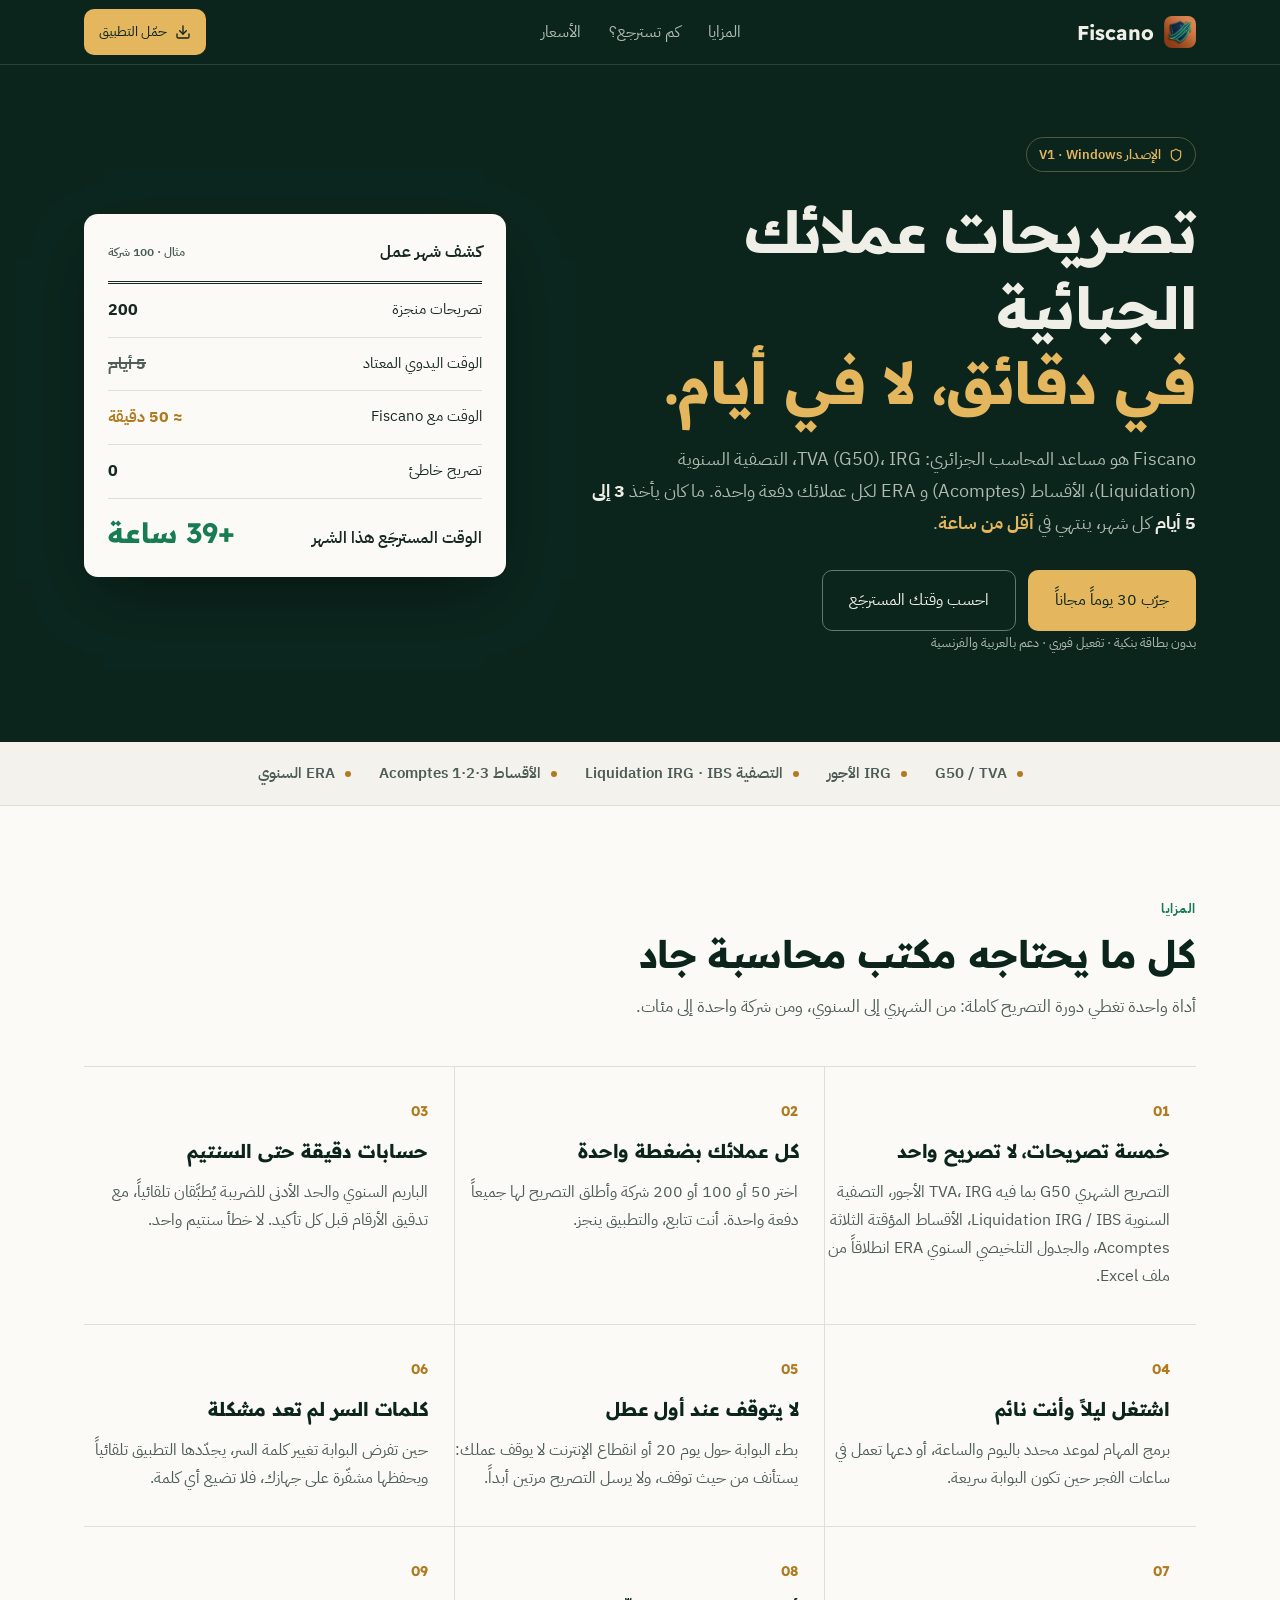
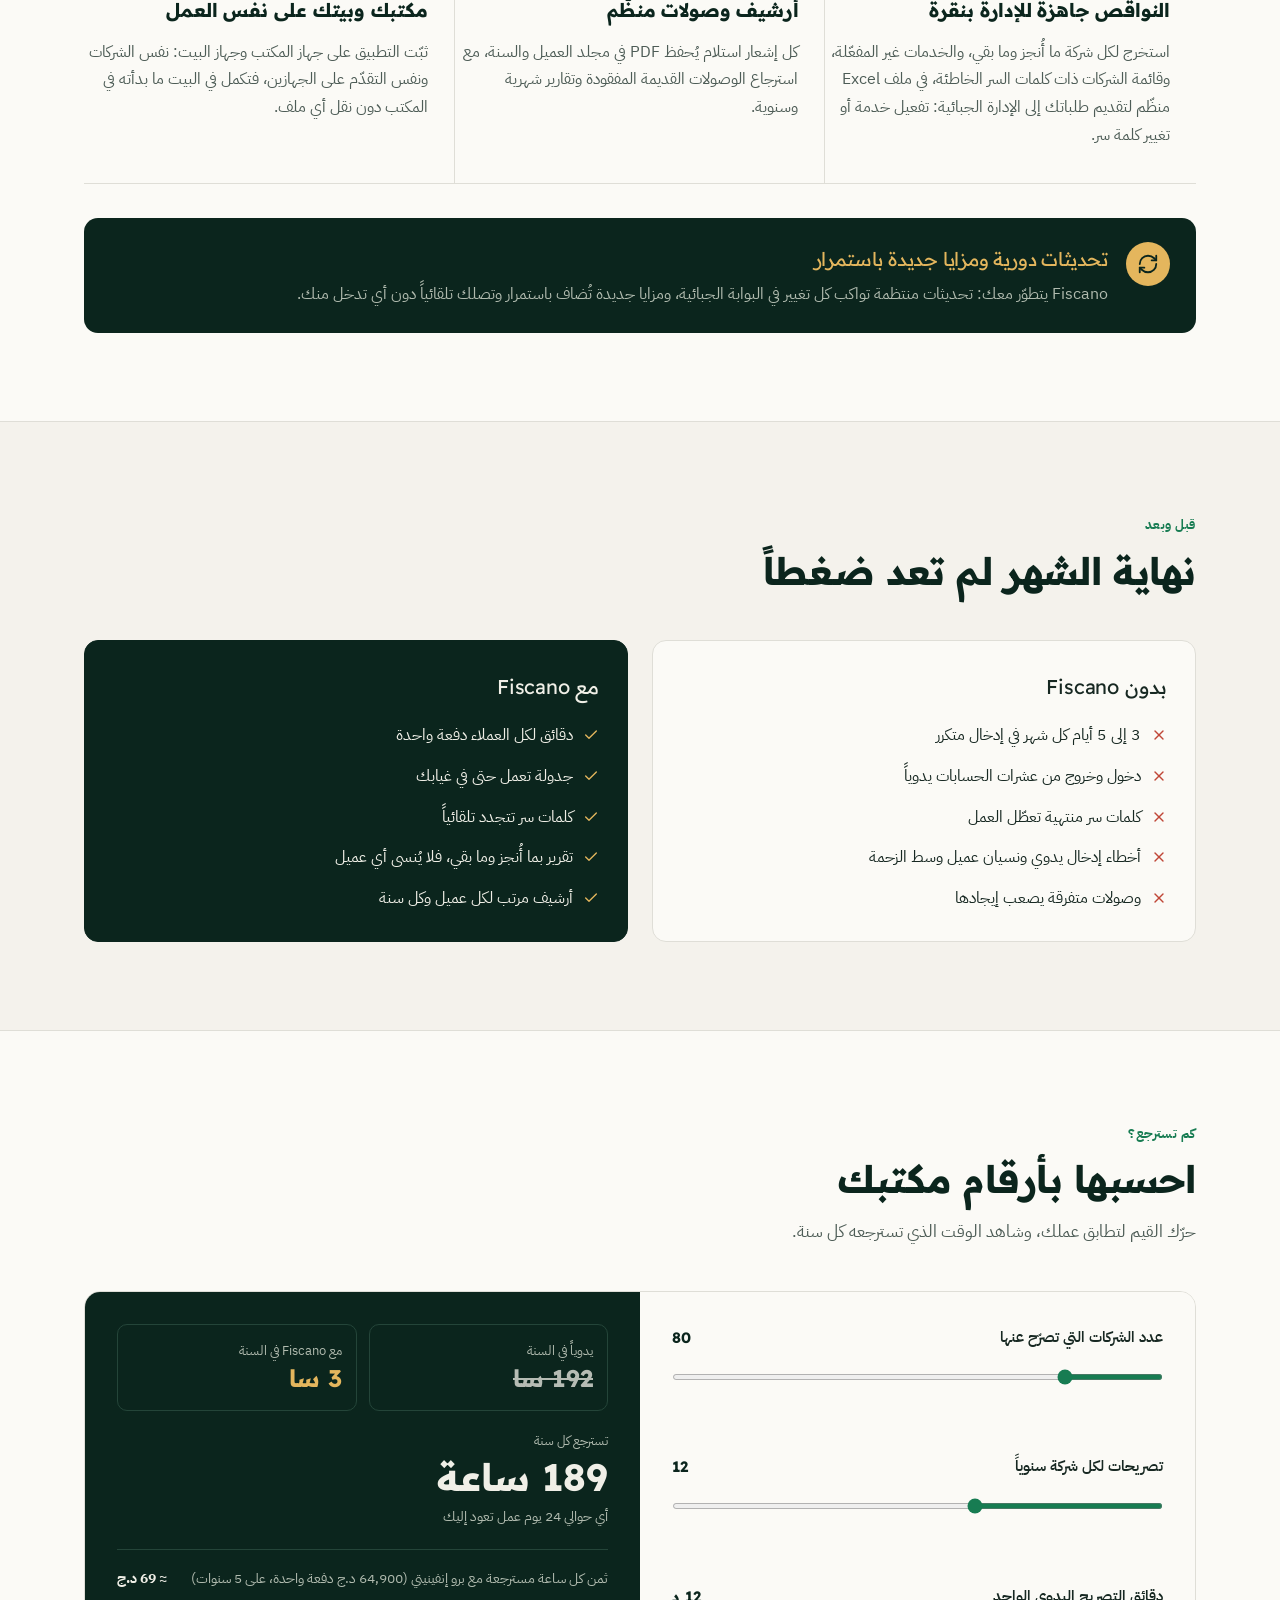
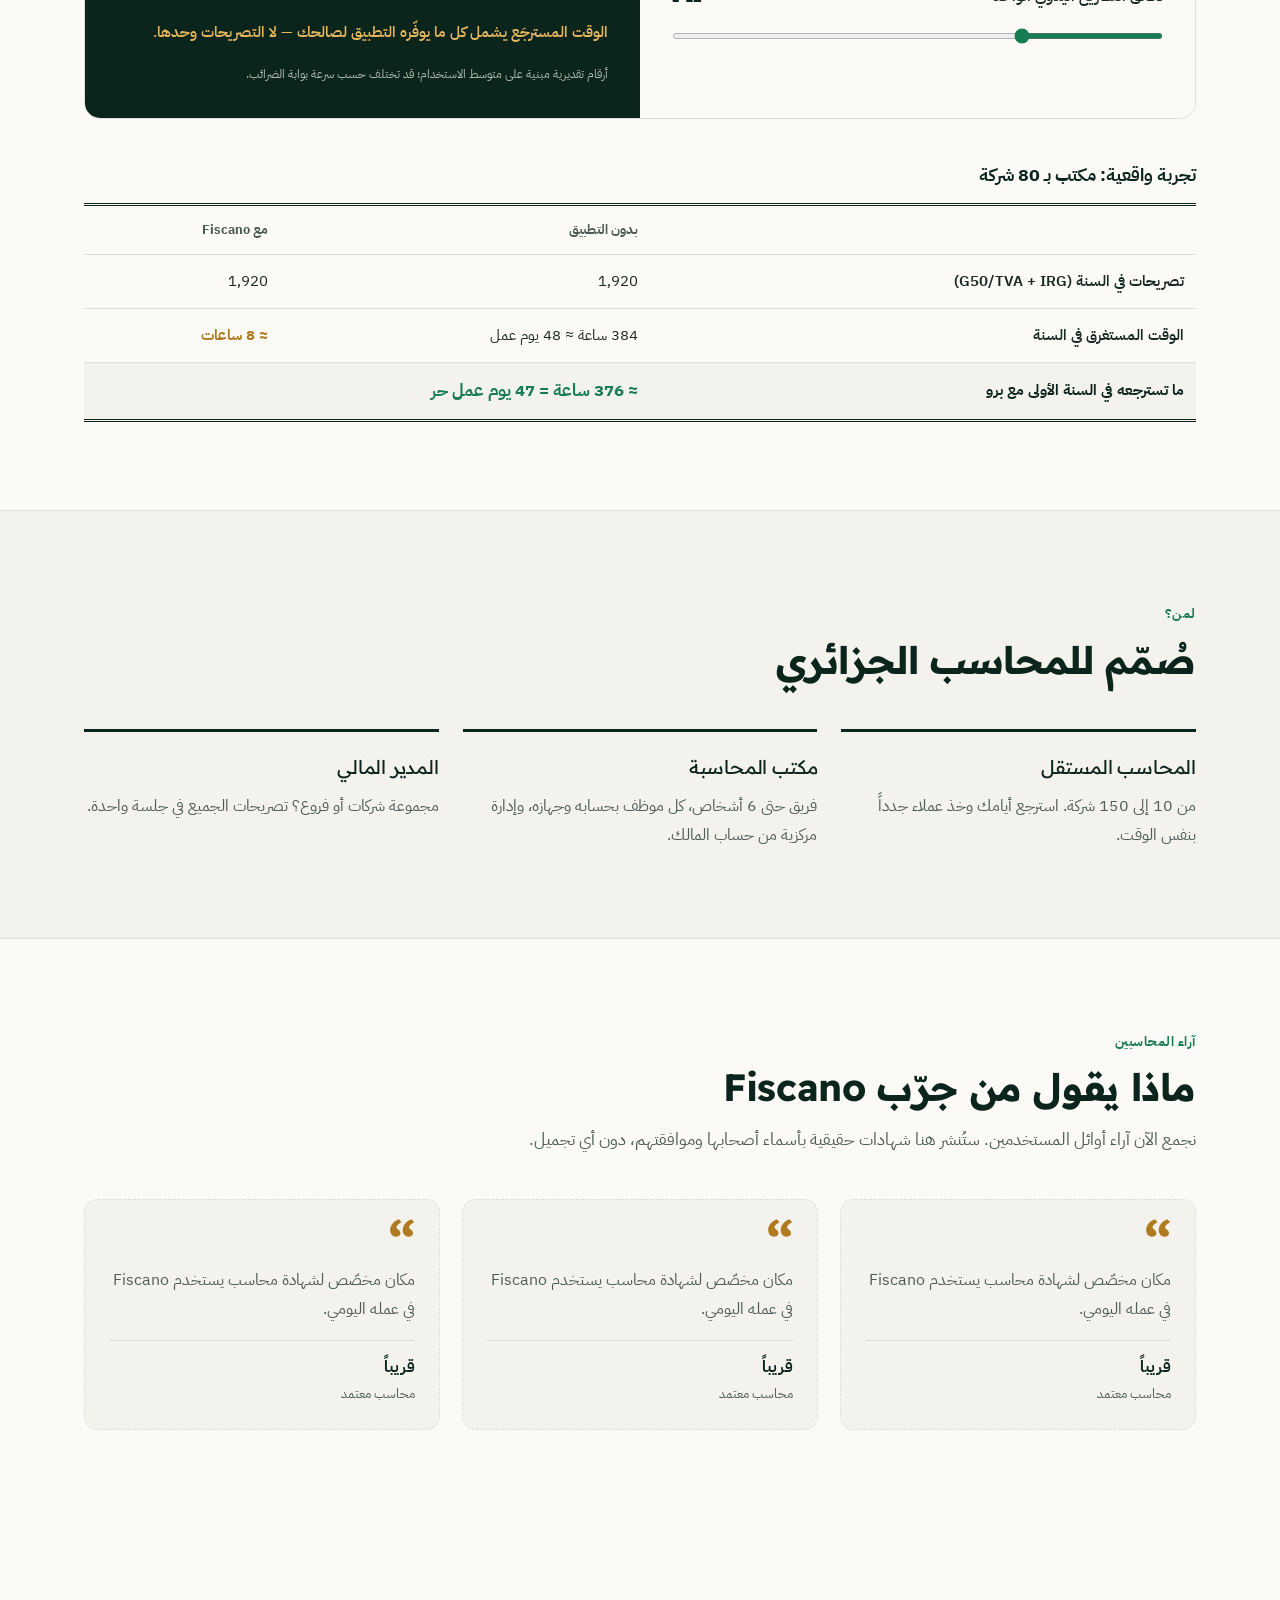
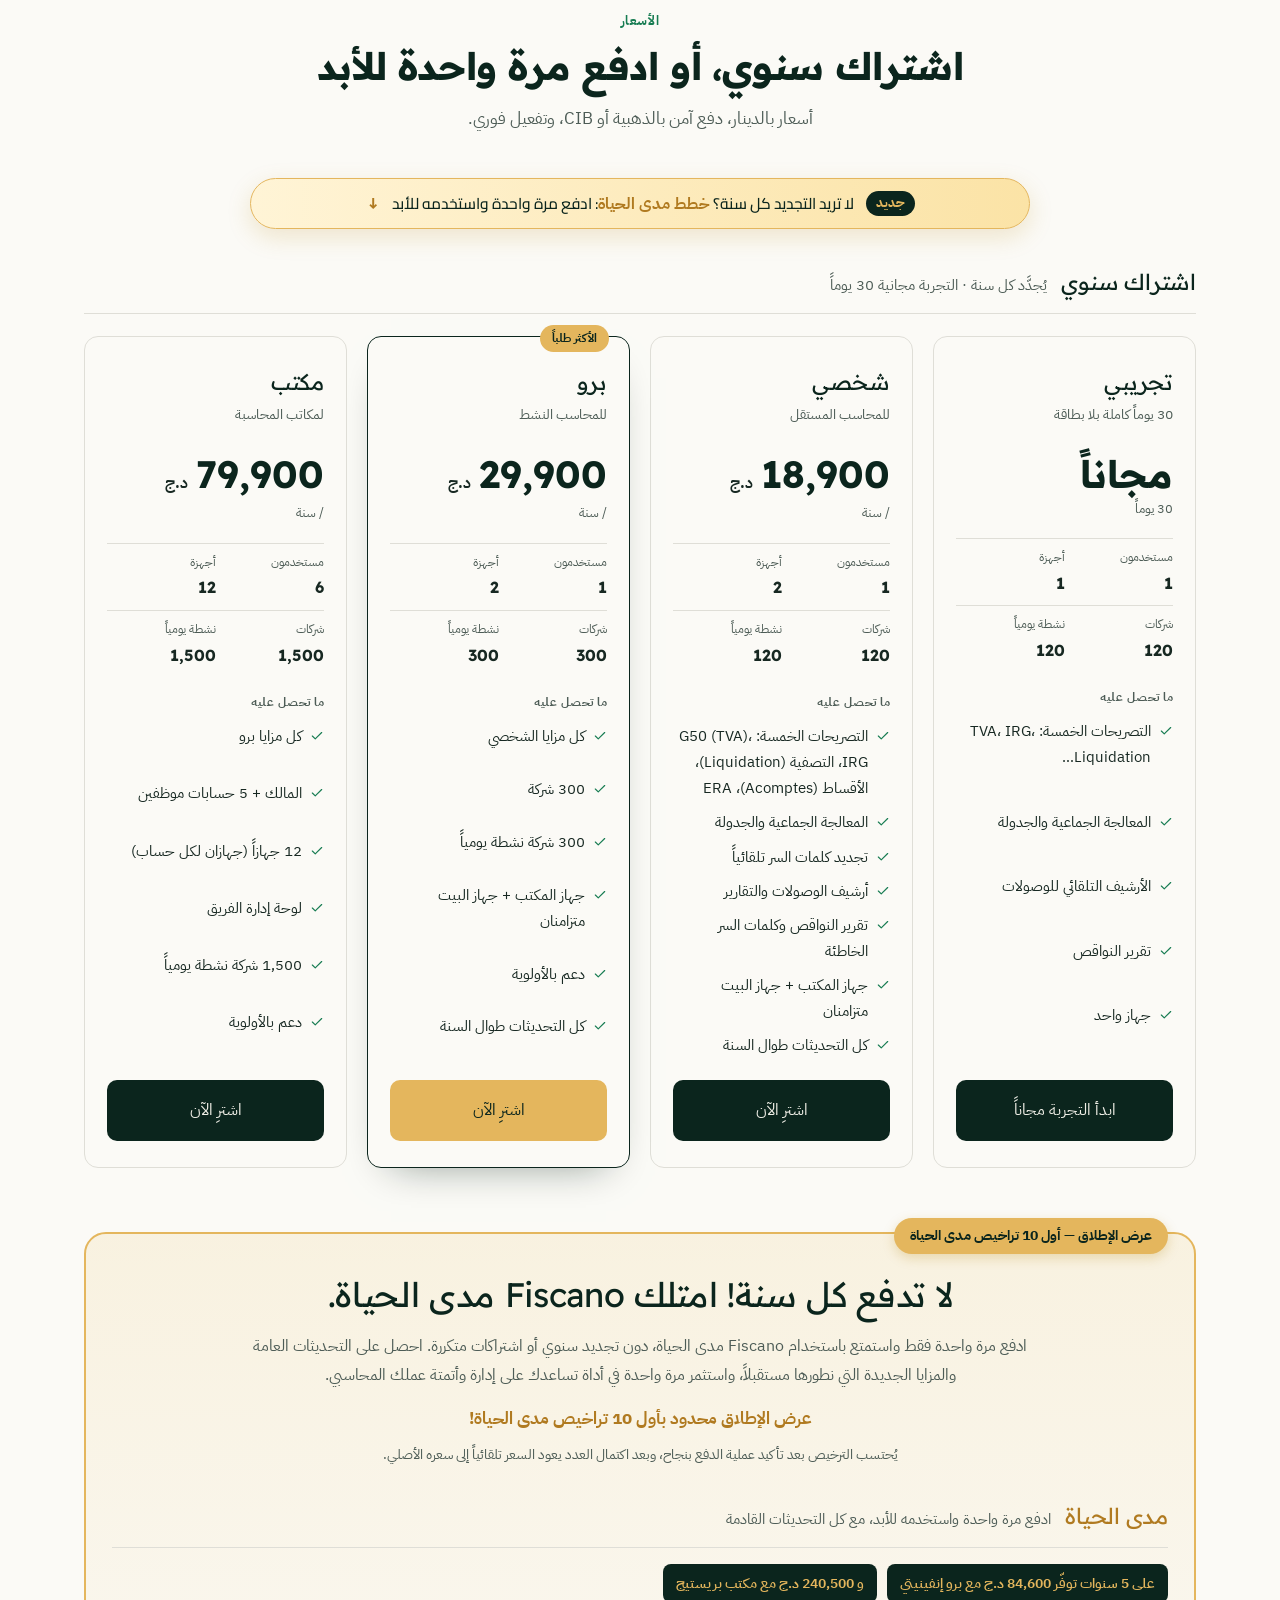
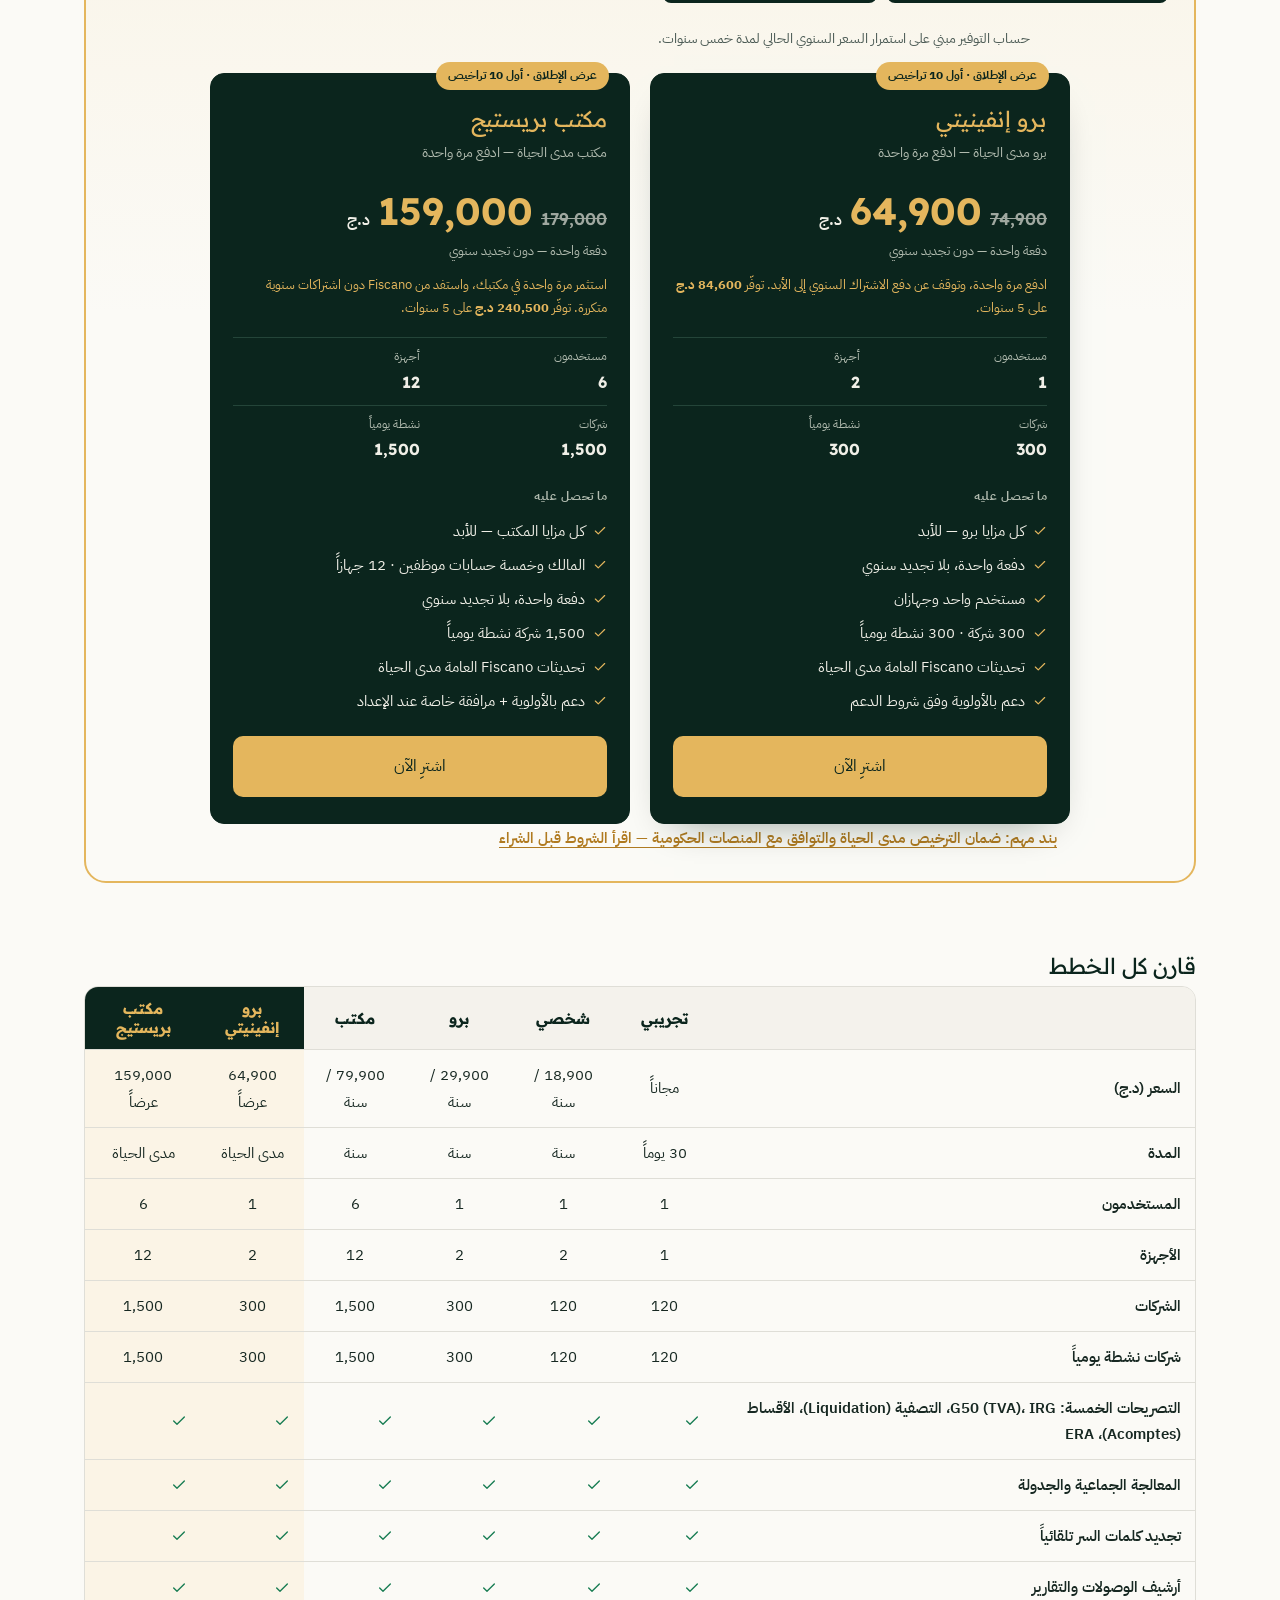
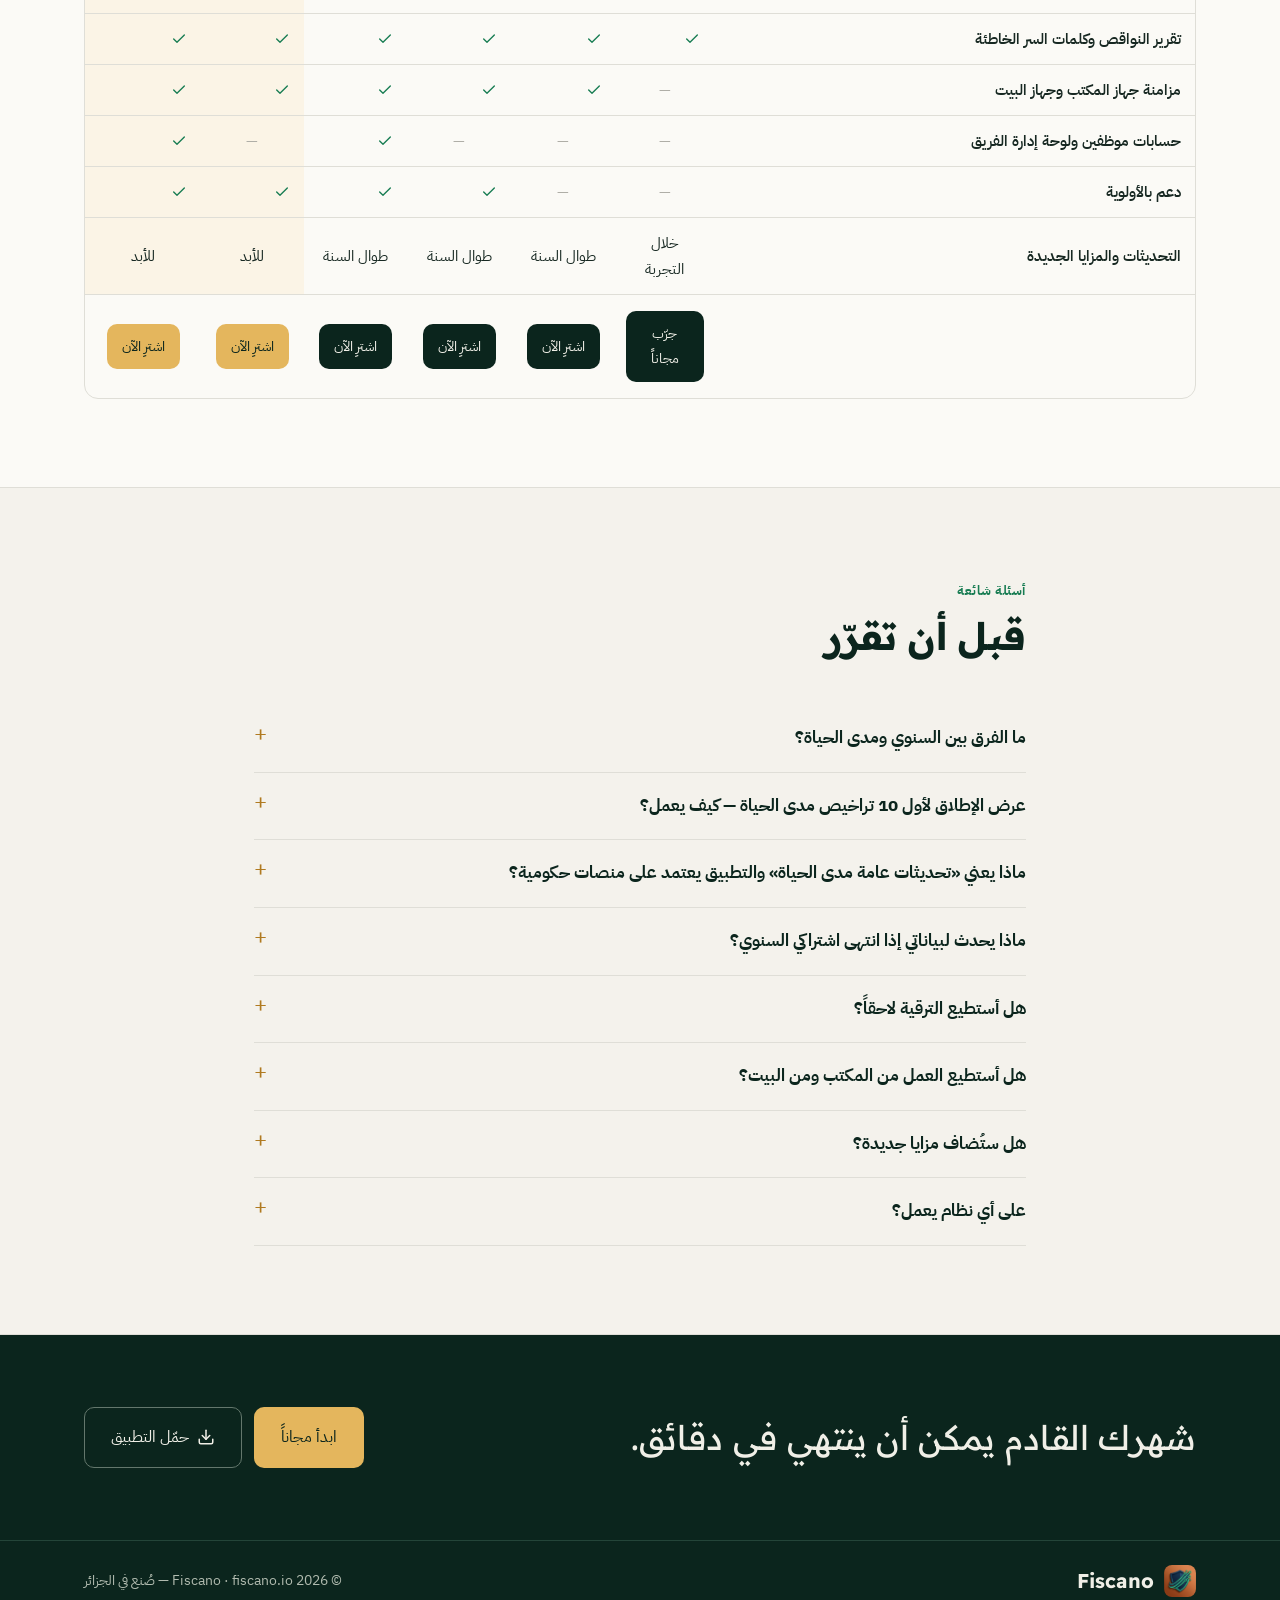
==== commit 71a556ef: "🚀 Website Update" ====
--- a/index.html
+++ b/index.html
@@ -17,7 +17,7 @@
     <link rel="preconnect" href="https://fonts.googleapis.com" />
     <link rel="preconnect" href="https://fonts.gstatic.com" crossorigin />
     <link href="https://fonts.googleapis.com/css2?family=IBM+Plex+Sans+Arabic:wght@400;500;600;700&family=Readex+Pro:wght@500;600;700&family=Cairo:wght@400;600;700;800;900&display=swap" rel="stylesheet" />
-    <script type="module" crossorigin src="/assets/index-Cd9zVaWh.js"></script>
+    <script type="module" crossorigin src="/assets/index-D2cybjHo.js"></script>
     <link rel="stylesheet" crossorigin href="/assets/index-kWY8eFam.css">
   </head>
   <body>
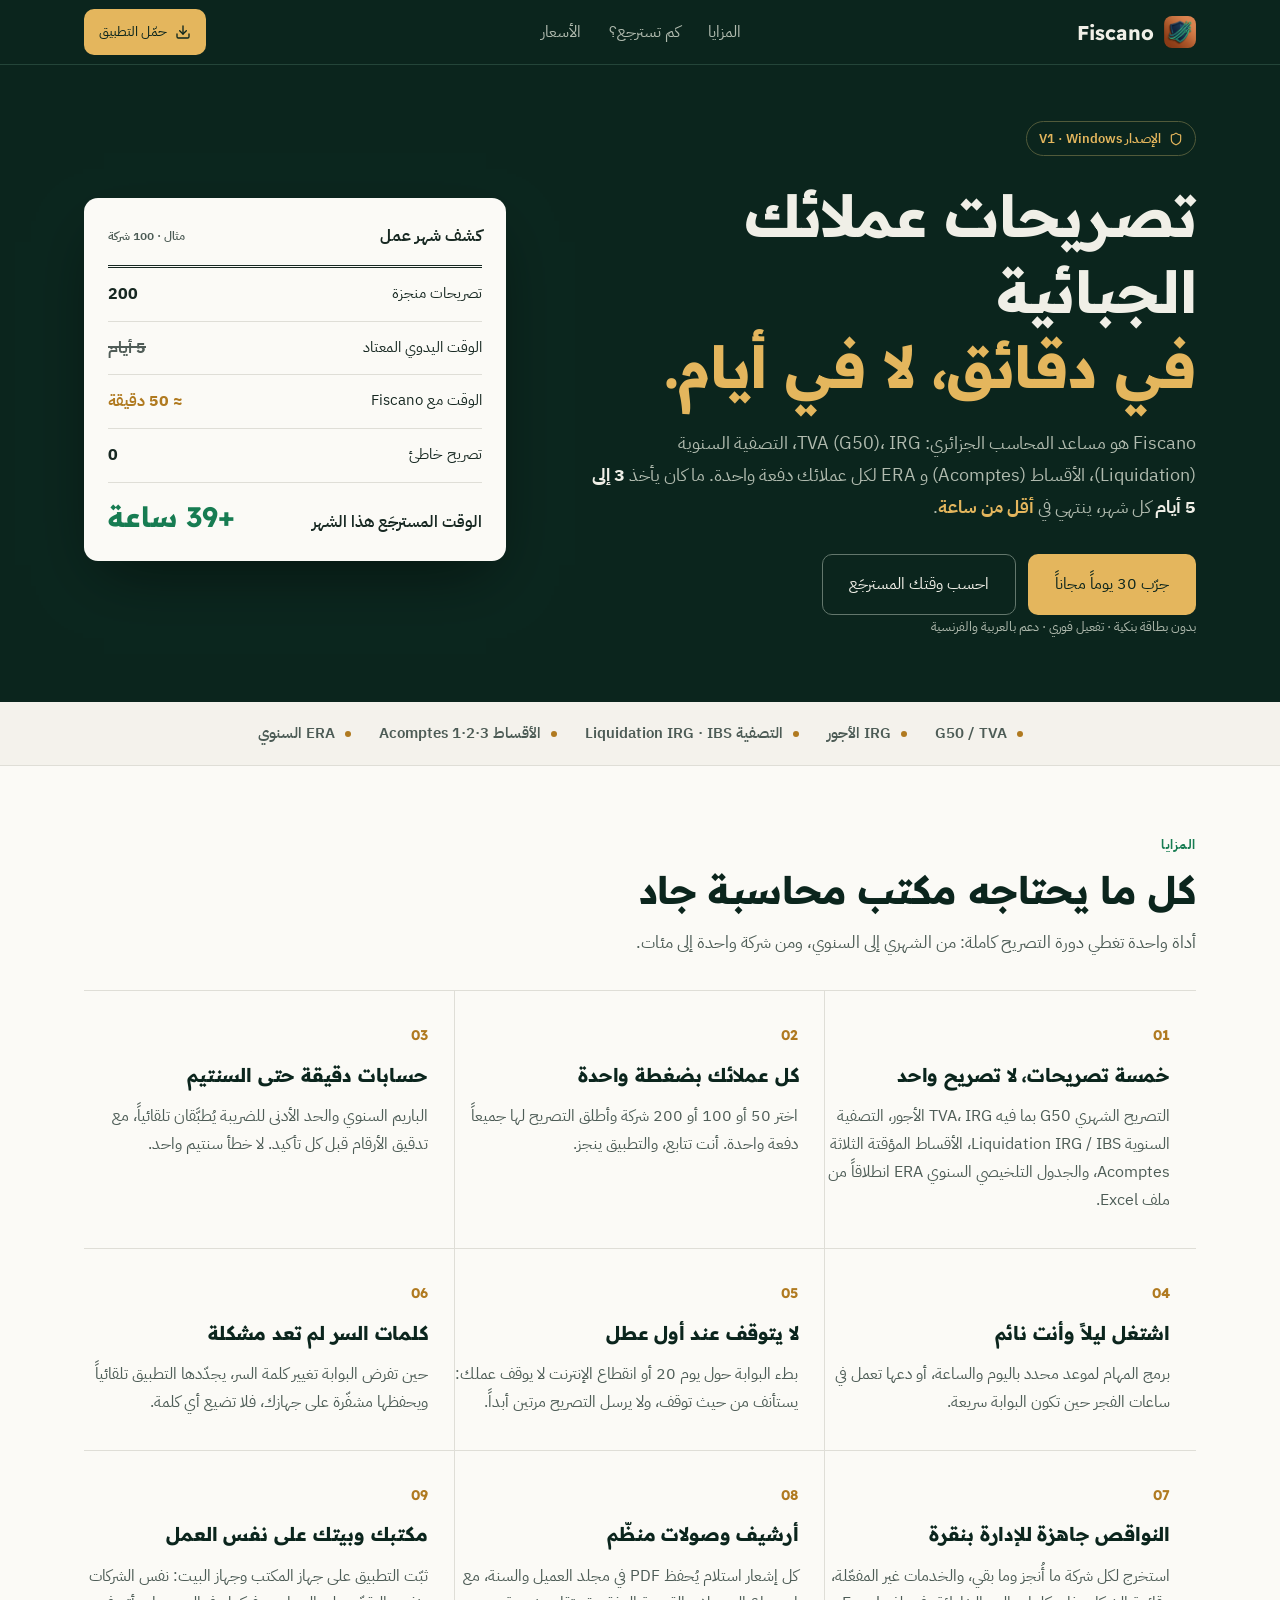
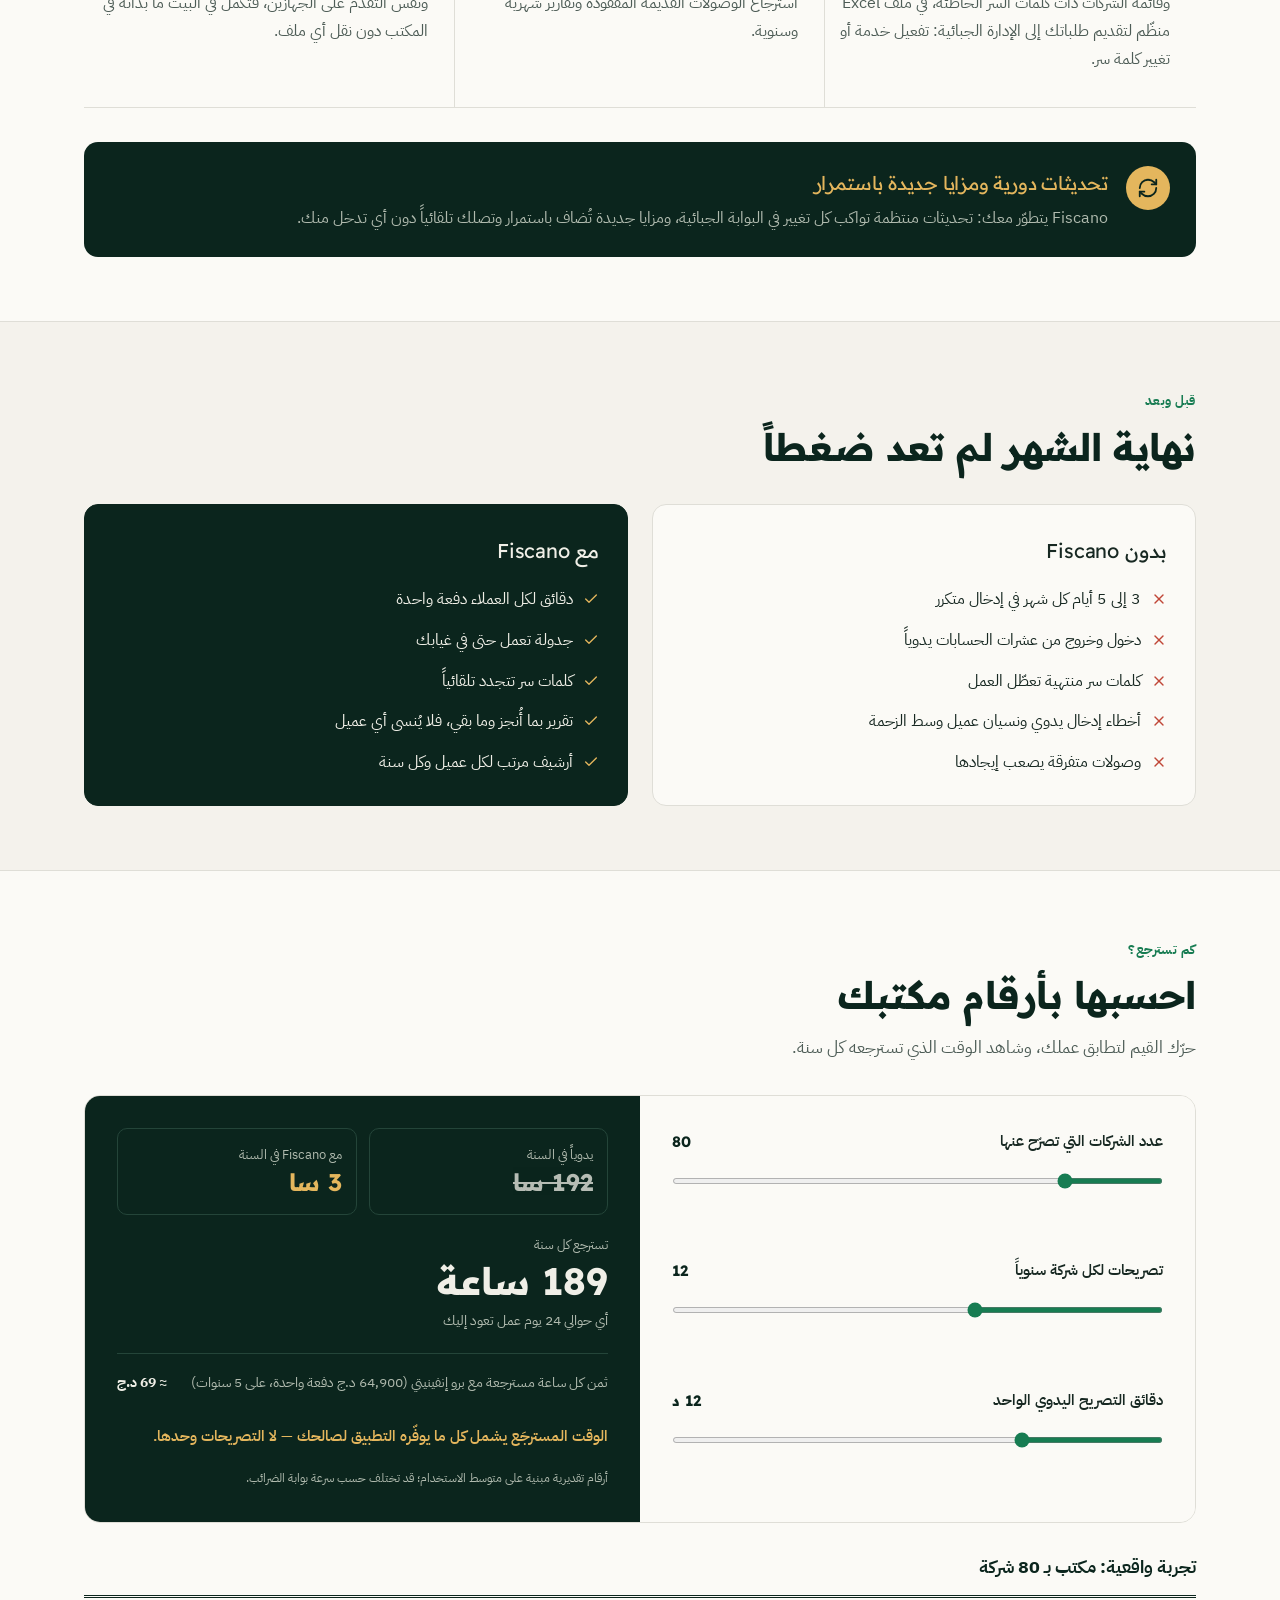
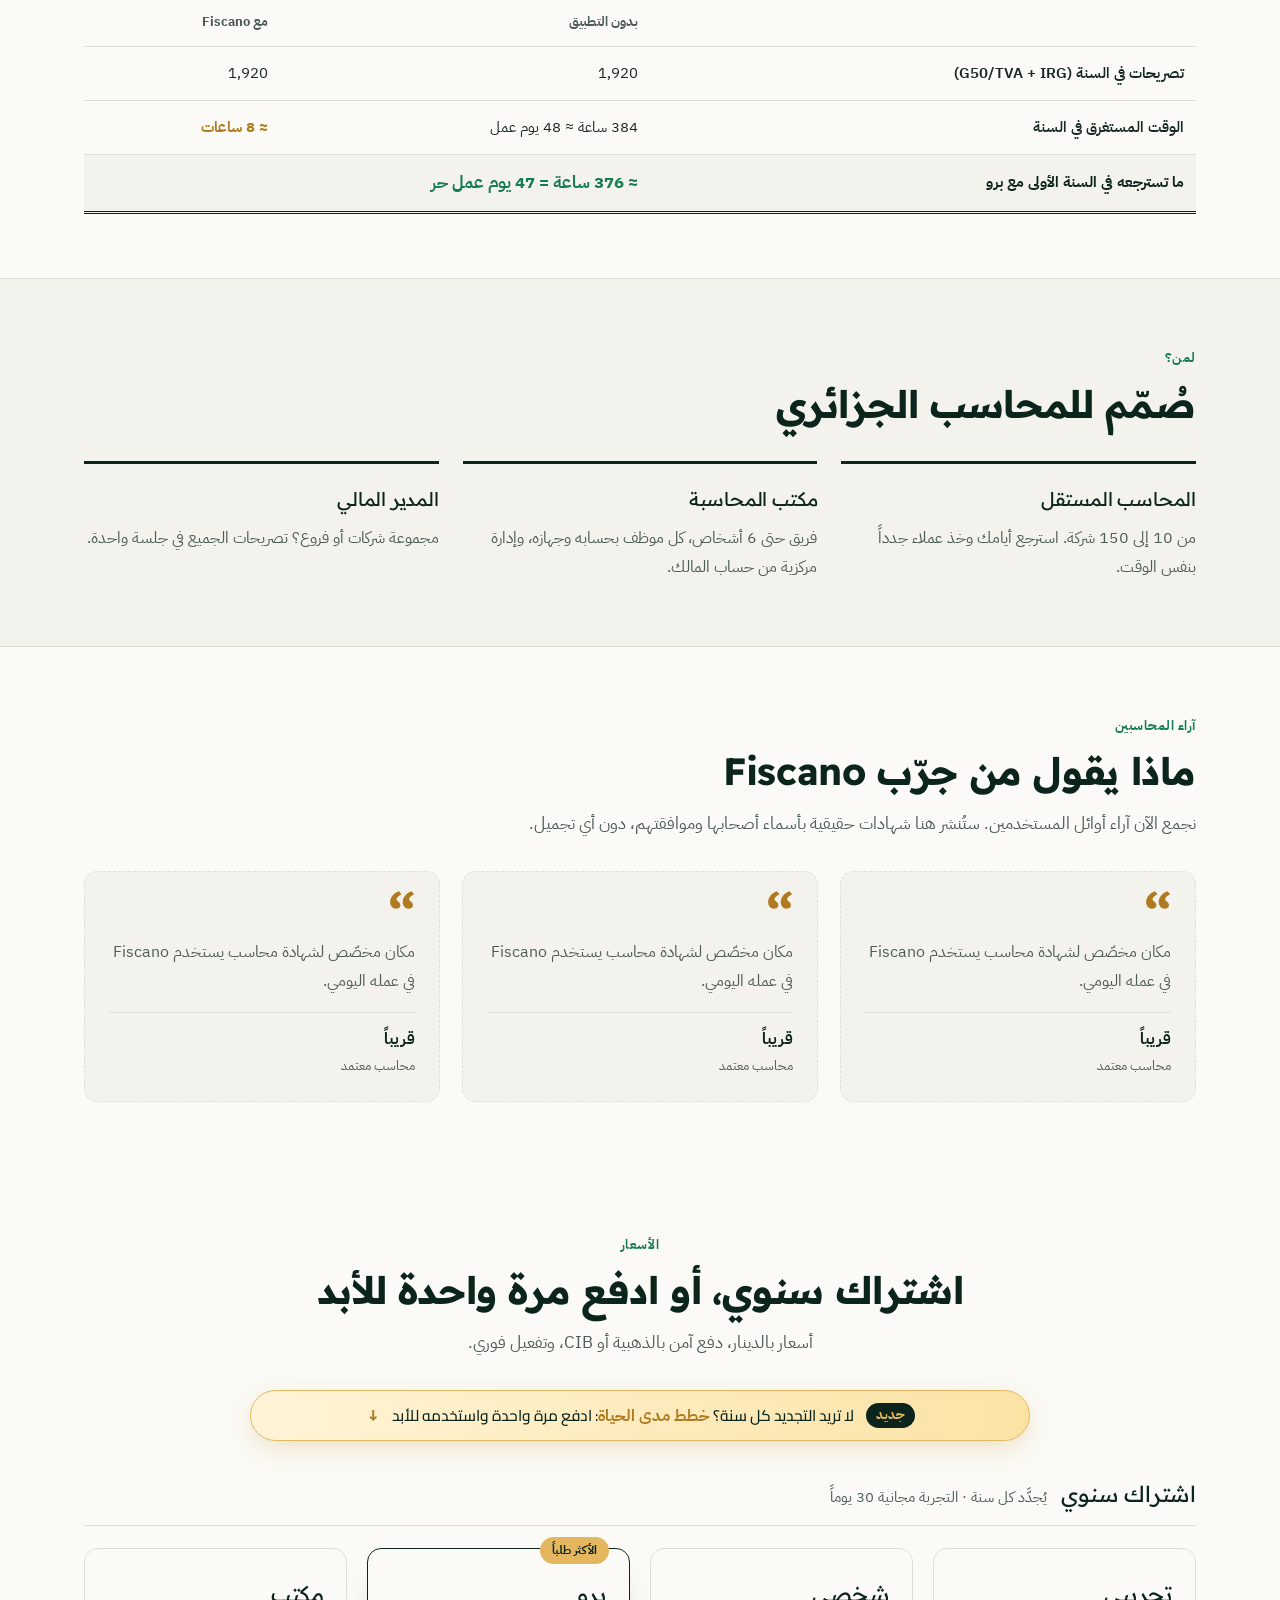
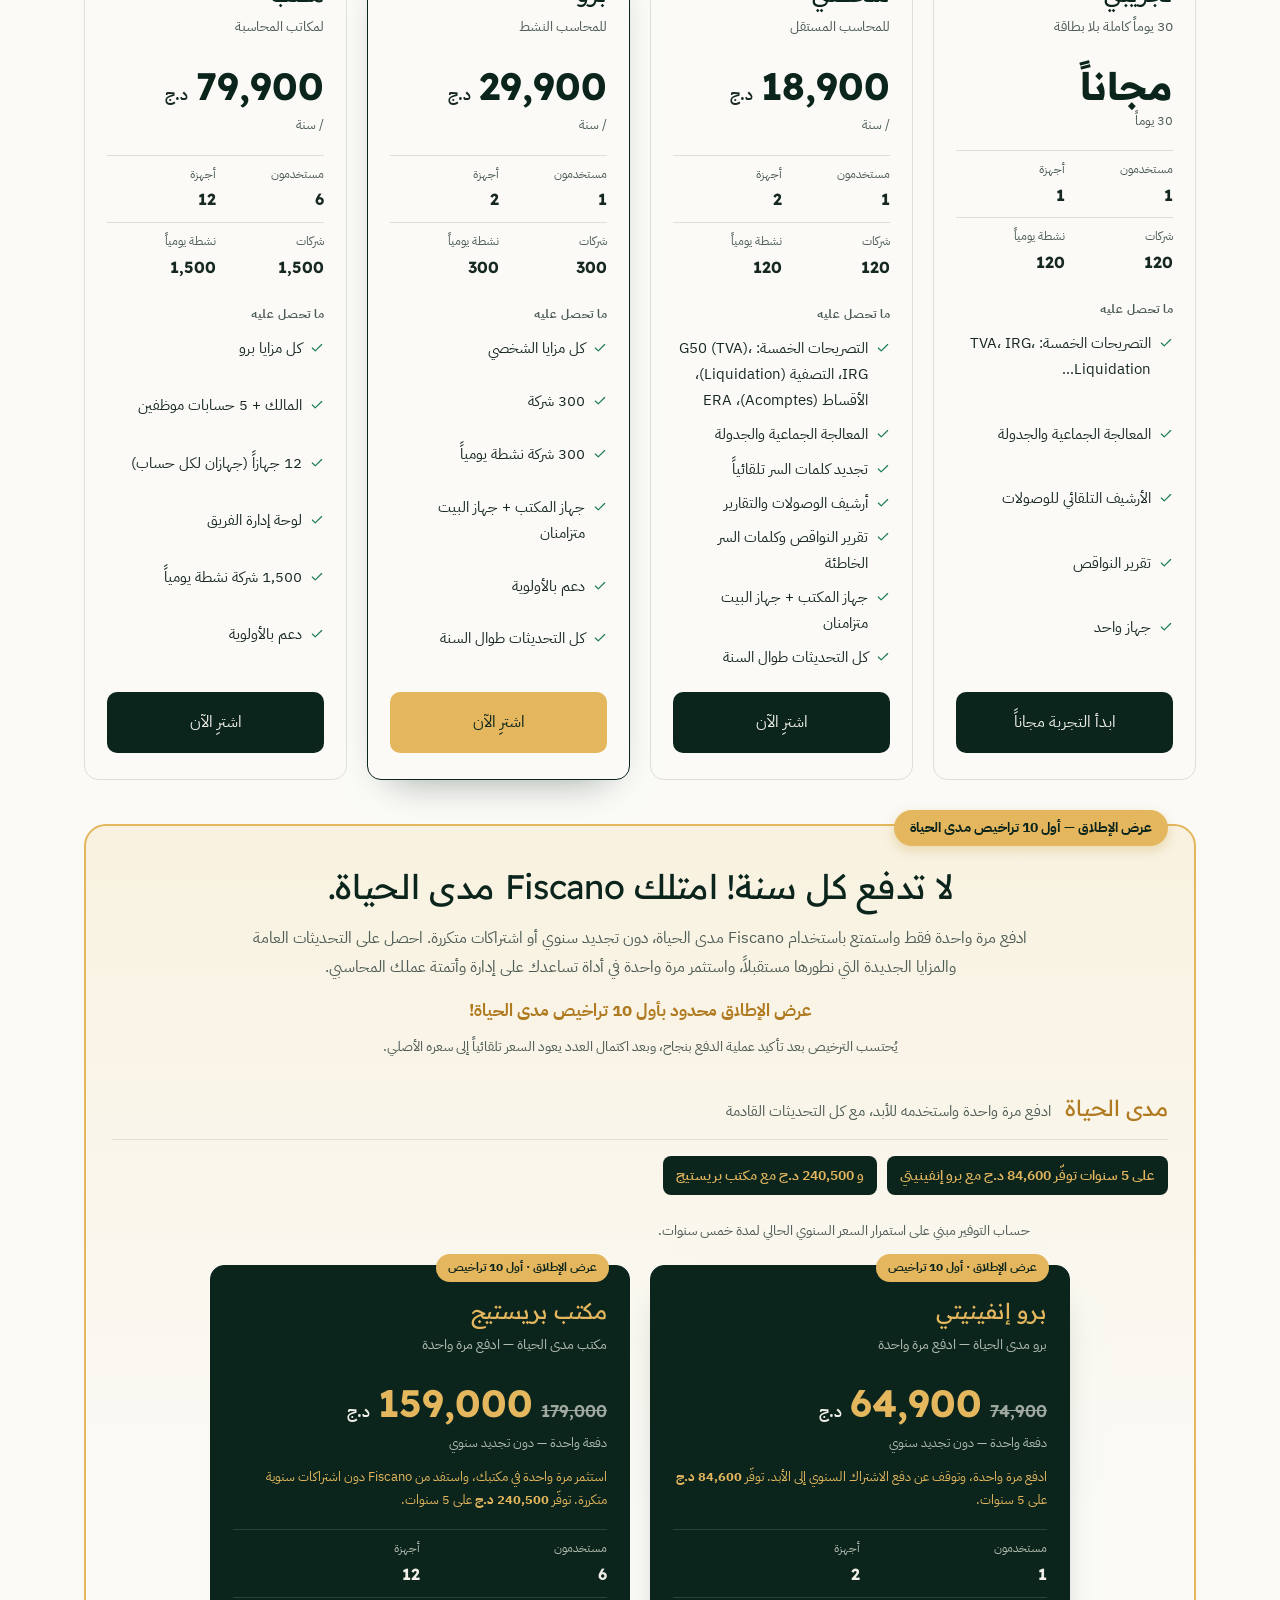
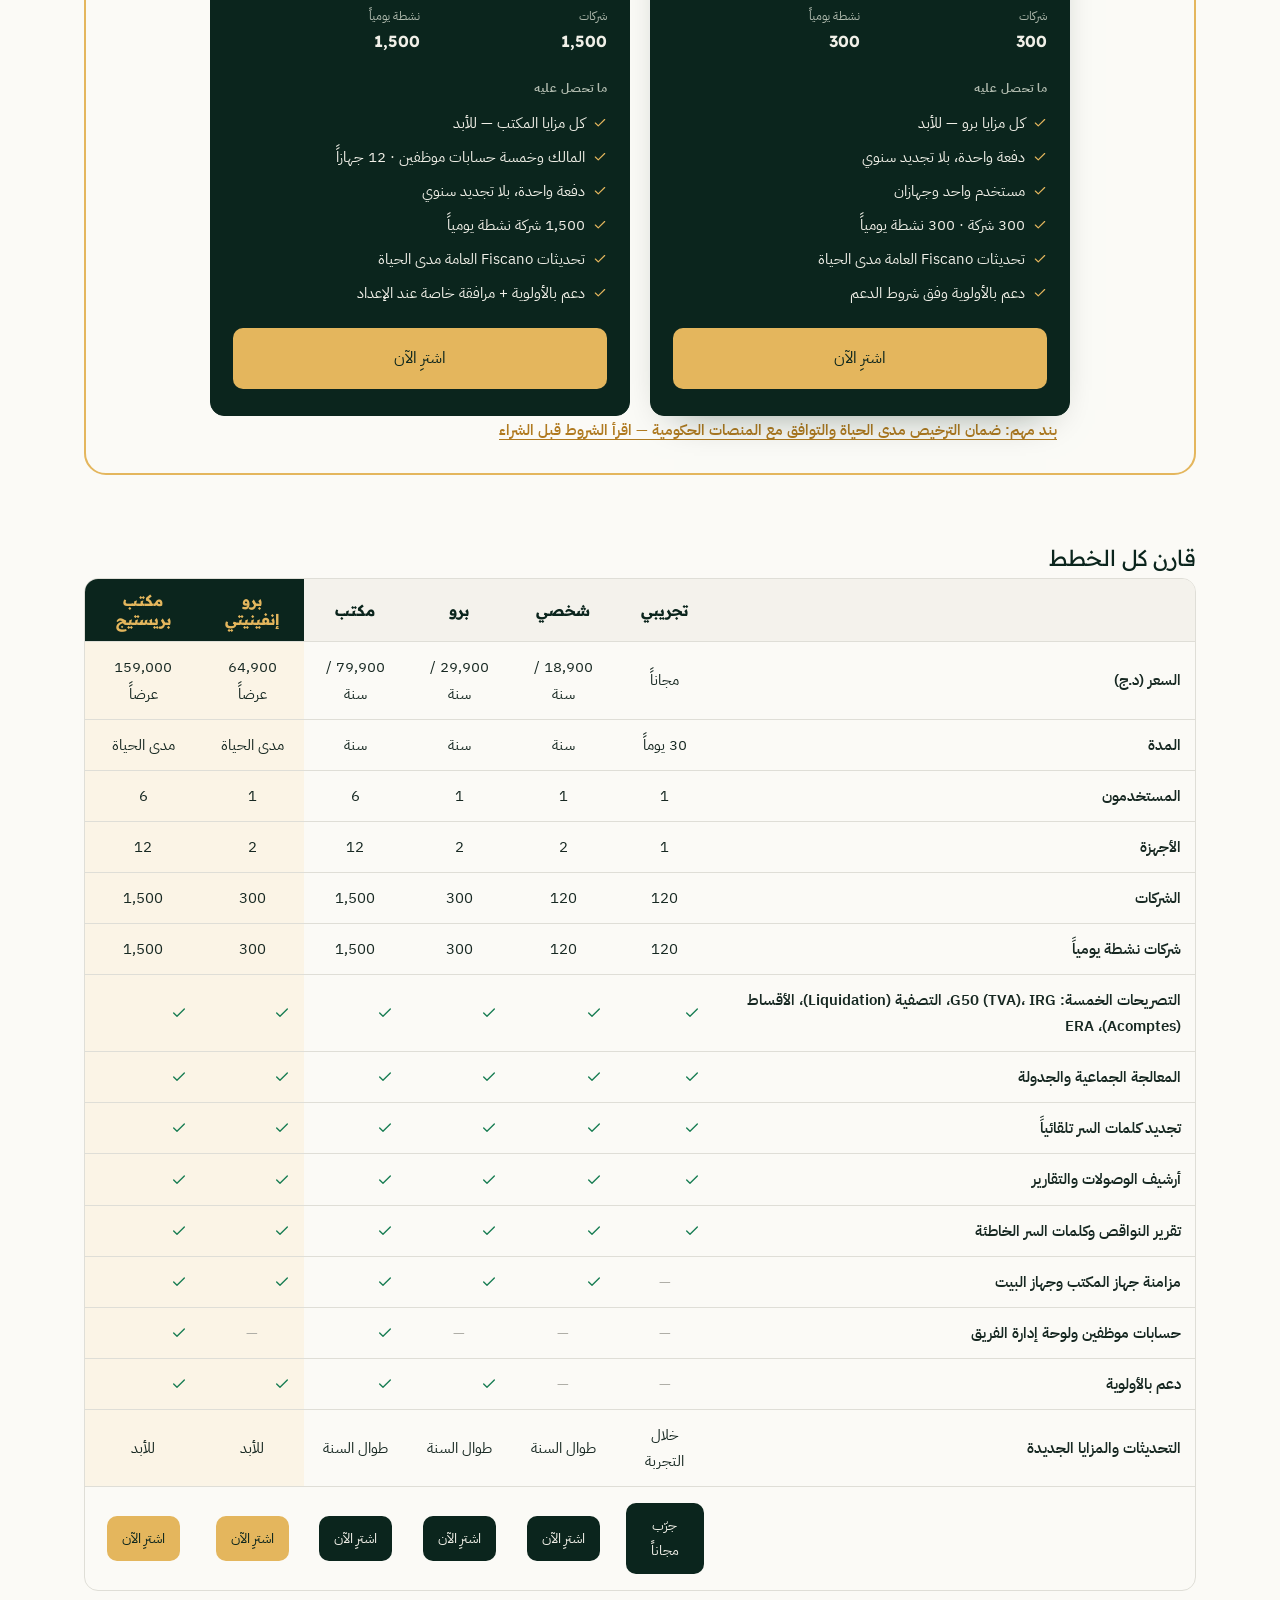
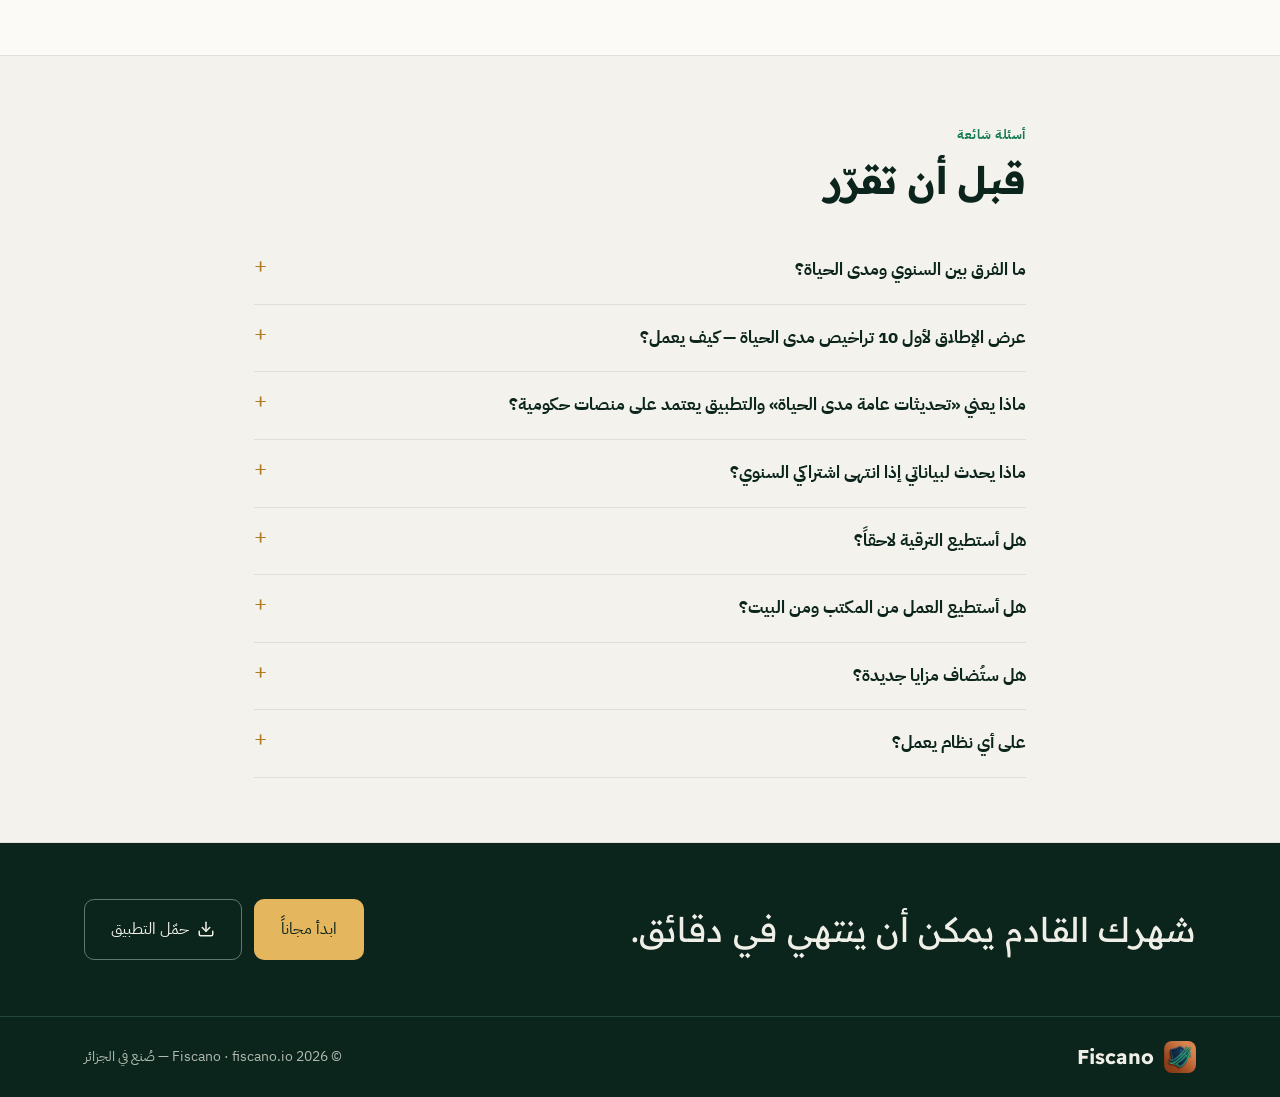
==== commit 5081b86c: "🚀 Website Update" ====
--- a/index.html
+++ b/index.html
@@ -17,8 +17,8 @@
     <link rel="preconnect" href="https://fonts.googleapis.com" />
     <link rel="preconnect" href="https://fonts.gstatic.com" crossorigin />
     <link href="https://fonts.googleapis.com/css2?family=IBM+Plex+Sans+Arabic:wght@400;500;600;700&family=Readex+Pro:wght@500;600;700&family=Cairo:wght@400;600;700;800;900&display=swap" rel="stylesheet" />
-    <script type="module" crossorigin src="/assets/index-D2cybjHo.js"></script>
-    <link rel="stylesheet" crossorigin href="/assets/index-kWY8eFam.css">
+    <script type="module" crossorigin src="/assets/index-Dghb25a9.js"></script>
+    <link rel="stylesheet" crossorigin href="/assets/index-Dw_ashlx.css">
   </head>
   <body>
     <div id="root"></div>
--- a/assets/index-Dw_ashlx.css
+++ b/assets/index-Dw_ashlx.css
@@ -0,0 +1,2 @@
+/*! tailwindcss v4.2.2 | MIT License | https://tailwindcss.com */
+@layer properties{@supports (((-webkit-hyphens:none)) and (not (margin-trim:inline))) or ((-moz-orient:inline) and (not (color:rgb(from red r g b)))){*,:before,:after,::backdrop{--tw-scale-x:1;--tw-scale-y:1;--tw-scale-z:1;--tw-rotate-x:initial;--tw-rotate-y:initial;--tw-rotate-z:initial;--tw-skew-x:initial;--tw-skew-y:initial;--tw-border-style:solid;--tw-gradient-position:initial;--tw-gradient-from:#0000;--tw-gradient-via:#0000;--tw-gradient-to:#0000;--tw-gradient-stops:initial;--tw-gradient-via-stops:initial;--tw-gradient-from-position:0%;--tw-gradient-via-position:50%;--tw-gradient-to-position:100%;--tw-leading:initial;--tw-font-weight:initial;--tw-tracking:initial;--tw-ordinal:initial;--tw-slashed-zero:initial;--tw-numeric-figure:initial;--tw-numeric-spacing:initial;--tw-numeric-fraction:initial;--tw-shadow:0 0 #0000;--tw-shadow-color:initial;--tw-shadow-alpha:100%;--tw-inset-shadow:0 0 #0000;--tw-inset-shadow-color:initial;--tw-inset-shadow-alpha:100%;--tw-ring-color:initial;--tw-ring-shadow:0 0 #0000;--tw-inset-ring-color:initial;--tw-inset-ring-shadow:0 0 #0000;--tw-ring-inset:initial;--tw-ring-offset-width:0px;--tw-ring-offset-color:#fff;--tw-ring-offset-shadow:0 0 #0000;--tw-outline-style:solid;--tw-blur:initial;--tw-brightness:initial;--tw-contrast:initial;--tw-grayscale:initial;--tw-hue-rotate:initial;--tw-invert:initial;--tw-opacity:initial;--tw-saturate:initial;--tw-sepia:initial;--tw-drop-shadow:initial;--tw-drop-shadow-color:initial;--tw-drop-shadow-alpha:100%;--tw-drop-shadow-size:initial;--tw-backdrop-blur:initial;--tw-backdrop-brightness:initial;--tw-backdrop-contrast:initial;--tw-backdrop-grayscale:initial;--tw-backdrop-hue-rotate:initial;--tw-backdrop-invert:initial;--tw-backdrop-opacity:initial;--tw-backdrop-saturate:initial;--tw-backdrop-sepia:initial;--tw-duration:initial;--tw-ease:initial;--tw-translate-x:0;--tw-translate-y:0;--tw-translate-z:0;--tw-animation-delay:0s;--tw-animation-direction:normal;--tw-animation-duration:initial;--tw-animation-fill-mode:none;--tw-animation-iteration-count:1;--tw-enter-blur:0;--tw-enter-opacity:1;--tw-enter-rotate:0;--tw-enter-scale:1;--tw-enter-translate-x:0;--tw-enter-translate-y:0;--tw-exit-blur:0;--tw-exit-opacity:1;--tw-exit-rotate:0;--tw-exit-scale:1;--tw-exit-translate-x:0;--tw-exit-translate-y:0}}}@layer theme{:root,:host{--font-sans:"Geist Variable", sans-serif;--font-serif:var(--font-serif);--font-mono:var(--font-mono);--color-amber-400:oklch(82.8% .189 84.429);--color-green-50:oklch(98.2% .018 155.826);--color-green-100:oklch(96.2% .044 156.743);--color-green-500:oklch(72.3% .219 149.579);--color-emerald-50:oklch(97.9% .021 166.113);--color-slate-100:oklch(96.8% .007 247.896);--color-slate-500:oklch(55.4% .046 257.417);--color-slate-600:oklch(44.6% .043 257.281);--color-slate-800:oklch(27.9% .041 260.031);--color-white:#fff;--spacing:.25rem;--container-lg:32rem;--container-2xl:42rem;--text-xs:.75rem;--text-xs--line-height:calc(1 / .75);--text-sm:.875rem;--text-sm--line-height:calc(1.25 / .875);--text-base:1rem;--text-base--line-height:calc(1.5 / 1);--text-lg:1.125rem;--text-lg--line-height:calc(1.75 / 1.125);--text-xl:1.25rem;--text-xl--line-height:calc(1.75 / 1.25);--text-3xl:1.875rem;--text-3xl--line-height:calc(2.25 / 1.875);--text-4xl:2.25rem;--text-4xl--line-height:calc(2.5 / 2.25);--font-weight-medium:500;--font-weight-bold:700;--font-weight-extrabold:800;--tracking-tight:-.025em;--leading-snug:1.375;--leading-relaxed:1.625;--radius-md:calc(var(--radius) - 2px);--ease-in-out:cubic-bezier(.4, 0, .2, 1);--animate-bounce:bounce 1s infinite;--blur-2xl:40px;--default-transition-duration:.15s;--default-transition-timing-function:cubic-bezier(.4, 0, .2, 1);--default-font-family:"Geist Variable", sans-serif;--default-mono-font-family:var(--font-mono)}}@layer base{*,:after,:before,::backdrop{box-sizing:border-box;border:0 solid;margin:0;padding:0}::file-selector-button{box-sizing:border-box;border:0 solid;margin:0;padding:0}html,:host{-webkit-text-size-adjust:100%;tab-size:4;line-height:1.5;font-family:var(--default-font-family,ui-sans-serif, system-ui, sans-serif, "Apple Color Emoji", "Segoe UI Emoji", "Segoe UI Symbol", "Noto Color Emoji");font-feature-settings:var(--default-font-feature-settings,normal);font-variation-settings:var(--default-font-variation-settings,normal);-webkit-tap-highlight-color:transparent}hr{height:0;color:inherit;border-top-width:1px}abbr:where([title]){-webkit-text-decoration:underline dotted;text-decoration:underline dotted}h1,h2,h3,h4,h5,h6{font-size:inherit;font-weight:inherit}a{color:inherit;-webkit-text-decoration:inherit;-webkit-text-decoration:inherit;-webkit-text-decoration:inherit;-webkit-text-decoration:inherit;text-decoration:inherit}b,strong{font-weight:bolder}code,kbd,samp,pre{font-family:var(--default-mono-font-family,ui-monospace, SFMono-Regular, Menlo, Monaco, Consolas, "Liberation Mono", "Courier New", monospace);font-feature-settings:var(--default-mono-font-feature-settings,normal);font-variation-settings:var(--default-mono-font-variation-settings,normal);font-size:1em}small{font-size:80%}sub,sup{vertical-align:baseline;font-size:75%;line-height:0;position:relative}sub{bottom:-.25em}sup{top:-.5em}table{text-indent:0;border-color:inherit;border-collapse:collapse}:-moz-focusring{outline:auto}progress{vertical-align:baseline}summary{display:list-item}ol,ul,menu{list-style:none}img,svg,video,canvas,audio,iframe,embed,object{vertical-align:middle;display:block}img,video{max-width:100%;height:auto}button,input,select,optgroup,textarea{font:inherit;font-feature-settings:inherit;font-variation-settings:inherit;letter-spacing:inherit;color:inherit;opacity:1;background-color:#0000;border-radius:0}::file-selector-button{font:inherit;font-feature-settings:inherit;font-variation-settings:inherit;letter-spacing:inherit;color:inherit;opacity:1;background-color:#0000;border-radius:0}:where(select:is([multiple],[size])) optgroup{font-weight:bolder}:where(select:is([multiple],[size])) optgroup option{padding-inline-start:20px}::file-selector-button{margin-inline-end:4px}::placeholder{opacity:1}@supports (not ((-webkit-appearance:-apple-pay-button))) or (contain-intrinsic-size:1px){::placeholder{color:currentColor}@supports (color:color-mix(in lab, red, red)){::placeholder{color:color-mix(in oklab, currentcolor 50%, transparent)}}}textarea{resize:vertical}::-webkit-search-decoration{-webkit-appearance:none}::-webkit-date-and-time-value{min-height:1lh;text-align:inherit}::-webkit-datetime-edit{display:inline-flex}::-webkit-datetime-edit-fields-wrapper{padding:0}::-webkit-datetime-edit{padding-block:0}::-webkit-datetime-edit-year-field{padding-block:0}::-webkit-datetime-edit-month-field{padding-block:0}::-webkit-datetime-edit-day-field{padding-block:0}::-webkit-datetime-edit-hour-field{padding-block:0}::-webkit-datetime-edit-minute-field{padding-block:0}::-webkit-datetime-edit-second-field{padding-block:0}::-webkit-datetime-edit-millisecond-field{padding-block:0}::-webkit-datetime-edit-meridiem-field{padding-block:0}::-webkit-calendar-picker-indicator{line-height:1}:-moz-ui-invalid{box-shadow:none}button,input:where([type=button],[type=reset],[type=submit]){appearance:button}::file-selector-button{appearance:button}::-webkit-inner-spin-button{height:auto}::-webkit-outer-spin-button{height:auto}[hidden]:where(:not([hidden=until-found])){display:none!important}*{border-color:var(--border);outline-color:var(--ring)}@supports (color:color-mix(in lab, red, red)){*{outline-color:color-mix(in oklab, var(--ring) 50%, transparent)}}body,html,body{background-color:var(--background);color:var(--foreground)}html{font-family:Geist Variable,sans-serif}}@layer components;@layer utilities{.\@container\/card-header{container:card-header/inline-size}.pointer-events-none{pointer-events:none}.absolute{position:absolute}.fixed{position:fixed}.relative{position:relative}.inset-0{inset:calc(var(--spacing) * 0)}.start{inset-inline-start:var(--spacing)}.-top-3{top:calc(var(--spacing) * -3)}.-top-10{top:calc(var(--spacing) * -10)}.top-0{top:calc(var(--spacing) * 0)}.top-2{top:calc(var(--spacing) * 2)}.-right-3{right:calc(var(--spacing) * -3)}.-right-10{right:calc(var(--spacing) * -10)}.right-2{right:calc(var(--spacing) * 2)}.bottom-0{bottom:calc(var(--spacing) * 0)}.isolate{isolation:isolate}.-z-10{z-index:calc(10 * -1)}.z-10{z-index:10}.z-20{z-index:20}.z-50{z-index:50}.col-start-2{grid-column-start:2}.row-span-2{grid-row:span 2/span 2}.row-start-1{grid-row-start:1}.container{width:100%}@media (width>=40rem){.container{max-width:40rem}}@media (width>=48rem){.container{max-width:48rem}}@media (width>=64rem){.container{max-width:64rem}}@media (width>=80rem){.container{max-width:80rem}}@media (width>=96rem){.container{max-width:96rem}}.-mx-1{margin-inline:calc(var(--spacing) * -1)}.mx-auto{margin-inline:auto}.my-1{margin-block:calc(var(--spacing) * 1)}.mt-2{margin-top:calc(var(--spacing) * 2)}.mb-1{margin-bottom:calc(var(--spacing) * 1)}.mb-4{margin-bottom:calc(var(--spacing) * 4)}.mb-6{margin-bottom:calc(var(--spacing) * 6)}.mb-8{margin-bottom:calc(var(--spacing) * 8)}.ml-2{margin-left:calc(var(--spacing) * 2)}.ml-3{margin-left:calc(var(--spacing) * 3)}.block{display:block}.flex{display:flex}.grid{display:grid}.hidden{display:none}.inline{display:inline}.inline-flex{display:inline-flex}.size-4{width:calc(var(--spacing) * 4);height:calc(var(--spacing) * 4)}.size-6{width:calc(var(--spacing) * 6);height:calc(var(--spacing) * 6)}.size-7{width:calc(var(--spacing) * 7);height:calc(var(--spacing) * 7)}.size-8{width:calc(var(--spacing) * 8);height:calc(var(--spacing) * 8)}.size-9{width:calc(var(--spacing) * 9);height:calc(var(--spacing) * 9)}.h-4{height:calc(var(--spacing) * 4)}.h-6{height:calc(var(--spacing) * 6)}.h-7{height:calc(var(--spacing) * 7)}.h-8{height:calc(var(--spacing) * 8)}.h-9{height:calc(var(--spacing) * 9)}.h-16{height:calc(var(--spacing) * 16)}.h-20{height:calc(var(--spacing) * 20)}.h-px{height:1px}.max-h-\(--available-height\){max-height:var(--available-height)}.min-h-screen{min-height:100vh}.w-\(--anchor-width\){width:var(--anchor-width)}.w-4{width:calc(var(--spacing) * 4)}.w-6{width:calc(var(--spacing) * 6)}.w-8{width:calc(var(--spacing) * 8)}.w-20{width:calc(var(--spacing) * 20)}.w-fit{width:fit-content}.w-full{width:100%}.max-w-2xl{max-width:var(--container-2xl)}.max-w-lg{max-width:var(--container-lg)}.min-w-0{min-width:calc(var(--spacing) * 0)}.min-w-36{min-width:calc(var(--spacing) * 36)}.flex-1{flex:1}.flex-shrink{flex-shrink:1}.shrink-0{flex-shrink:0}.border-collapse{border-collapse:collapse}.origin-\(--transform-origin\){transform-origin:var(--transform-origin)}.scale-150{--tw-scale-x:150%;--tw-scale-y:150%;--tw-scale-z:150%;scale:var(--tw-scale-x) var(--tw-scale-y)}.transform{transform:var(--tw-rotate-x,) var(--tw-rotate-y,) var(--tw-rotate-z,) var(--tw-skew-x,) var(--tw-skew-y,)}.animate-bounce{animation:var(--animate-bounce)}.cursor-default{cursor:default}.scroll-my-1{scroll-margin-block:calc(var(--spacing) * 1)}.auto-rows-min{grid-auto-rows:min-content}.flex-col{flex-direction:column}.flex-wrap{flex-wrap:wrap}.items-center{align-items:center}.items-start{align-items:flex-start}.justify-between{justify-content:space-between}.justify-center{justify-content:center}.gap-0\.5{gap:calc(var(--spacing) * .5)}.gap-1{gap:calc(var(--spacing) * 1)}.gap-1\.5{gap:calc(var(--spacing) * 1.5)}.gap-2{gap:calc(var(--spacing) * 2)}.gap-4{gap:calc(var(--spacing) * 4)}.self-start{align-self:flex-start}.justify-self-end{justify-self:flex-end}.overflow-hidden{overflow:hidden}.overflow-x-hidden{overflow-x:hidden}.overflow-y-auto{overflow-y:auto}.rounded-2xl{border-radius:calc(var(--radius) * 1.8)}.rounded-\[min\(var\(--radius-md\)\,10px\)\]{border-radius:min(var(--radius-md), 10px)}.rounded-\[min\(var\(--radius-md\)\,12px\)\]{border-radius:min(var(--radius-md), 12px)}.rounded-full{border-radius:3.40282e38px}.rounded-lg{border-radius:var(--radius)}.rounded-md{border-radius:calc(var(--radius) - 2px)}.rounded-xl{border-radius:calc(var(--radius) + 4px)}.rounded-t-xl{border-top-left-radius:calc(var(--radius) + 4px);border-top-right-radius:calc(var(--radius) + 4px)}.rounded-b-xl{border-bottom-right-radius:calc(var(--radius) + 4px);border-bottom-left-radius:calc(var(--radius) + 4px)}.border{border-style:var(--tw-border-style);border-width:1px}.border-t{border-top-style:var(--tw-border-style);border-top-width:1px}.border-border{border-color:var(--border)}.border-green-100{border-color:var(--color-green-100)}.border-input{border-color:var(--input)}.border-transparent{border-color:#0000}.bg-background{background-color:var(--background)}.bg-border{background-color:var(--border)}.bg-card{background-color:var(--card)}.bg-destructive\/10{background-color:var(--destructive)}@supports (color:color-mix(in lab, red, red)){.bg-destructive\/10{background-color:color-mix(in oklab, var(--destructive) 10%, transparent)}}.bg-green-500\/20{background-color:#00c75833}@supports (color:color-mix(in lab, red, red)){.bg-green-500\/20{background-color:color-mix(in oklab, var(--color-green-500) 20%, transparent)}}.bg-muted\/50{background-color:var(--muted)}@supports (color:color-mix(in lab, red, red)){.bg-muted\/50{background-color:color-mix(in oklab, var(--muted) 50%, transparent)}}.bg-popover{background-color:var(--popover)}.bg-primary{background-color:var(--primary)}.bg-secondary{background-color:var(--secondary)}.bg-transparent{background-color:#0000}.bg-white{background-color:var(--color-white)}.bg-gradient-to-br{--tw-gradient-position:to bottom right in oklab;background-image:linear-gradient(var(--tw-gradient-stops))}.from-green-50{--tw-gradient-from:var(--color-green-50);--tw-gradient-stops:var(--tw-gradient-via-stops,var(--tw-gradient-position), var(--tw-gradient-from) var(--tw-gradient-from-position), var(--tw-gradient-to) var(--tw-gradient-to-position))}.to-emerald-50\/30{--tw-gradient-to:#ecfdf54d}@supports (color:color-mix(in lab, red, red)){.to-emerald-50\/30{--tw-gradient-to:color-mix(in oklab, var(--color-emerald-50) 30%, transparent)}}.to-emerald-50\/30{--tw-gradient-stops:var(--tw-gradient-via-stops,var(--tw-gradient-position), var(--tw-gradient-from) var(--tw-gradient-from-position), var(--tw-gradient-to) var(--tw-gradient-to-position))}.bg-clip-padding{background-clip:padding-box}.object-contain{object-fit:contain}.p-1{padding:calc(var(--spacing) * 1)}.p-2{padding:calc(var(--spacing) * 2)}.p-4{padding:calc(var(--spacing) * 4)}.p-6{padding:calc(var(--spacing) * 6)}.p-8{padding:calc(var(--spacing) * 8)}.px-1\.5{padding-inline:calc(var(--spacing) * 1.5)}.px-2{padding-inline:calc(var(--spacing) * 2)}.px-2\.5{padding-inline:calc(var(--spacing) * 2.5)}.px-4{padding-inline:calc(var(--spacing) * 4)}.px-6{padding-inline:calc(var(--spacing) * 6)}.px-10{padding-inline:calc(var(--spacing) * 10)}.py-1{padding-block:calc(var(--spacing) * 1)}.py-2{padding-block:calc(var(--spacing) * 2)}.py-4{padding-block:calc(var(--spacing) * 4)}.pr-2{padding-right:calc(var(--spacing) * 2)}.pr-8{padding-right:calc(var(--spacing) * 8)}.pl-1\.5{padding-left:calc(var(--spacing) * 1.5)}.pl-2\.5{padding-left:calc(var(--spacing) * 2.5)}.text-center{text-align:center}.text-left{text-align:left}.font-heading{font-family:var(--font-sans)}.font-sans{font-family:Geist Variable,sans-serif}.text-3xl{font-size:var(--text-3xl);line-height:var(--tw-leading,var(--text-3xl--line-height))}.text-base{font-size:var(--text-base);line-height:var(--tw-leading,var(--text-base--line-height))}.text-lg{font-size:var(--text-lg);line-height:var(--tw-leading,var(--text-lg--line-height))}.text-sm{font-size:var(--text-sm);line-height:var(--tw-leading,var(--text-sm--line-height))}.text-xs{font-size:var(--text-xs);line-height:var(--tw-leading,var(--text-xs--line-height))}.text-\[0\.8rem\]{font-size:.8rem}.leading-none{--tw-leading:1;line-height:1}.leading-relaxed{--tw-leading:var(--leading-relaxed);line-height:var(--leading-relaxed)}.leading-snug{--tw-leading:var(--leading-snug);line-height:var(--leading-snug)}.font-bold{--tw-font-weight:var(--font-weight-bold);font-weight:var(--font-weight-bold)}.font-extrabold{--tw-font-weight:var(--font-weight-extrabold);font-weight:var(--font-weight-extrabold)}.font-medium{--tw-font-weight:var(--font-weight-medium);font-weight:var(--font-weight-medium)}.tracking-tight{--tw-tracking:var(--tracking-tight);letter-spacing:var(--tracking-tight)}.text-balance{text-wrap:balance}.whitespace-nowrap{white-space:nowrap}.text-amber-400{color:var(--color-amber-400)}.text-card-foreground{color:var(--card-foreground)}.text-destructive{color:var(--destructive)}.text-foreground{color:var(--foreground)}.text-green-500{color:var(--color-green-500)}.text-green-500\/10{color:#00c7581a}@supports (color:color-mix(in lab, red, red)){.text-green-500\/10{color:color-mix(in oklab, var(--color-green-500) 10%, transparent)}}.text-muted-foreground{color:var(--muted-foreground)}.text-popover-foreground{color:var(--popover-foreground)}.text-primary{color:var(--primary)}.text-primary-foreground{color:var(--primary-foreground)}.text-secondary-foreground{color:var(--secondary-foreground)}.text-slate-500{color:var(--color-slate-500)}.text-slate-600{color:var(--color-slate-600)}.text-slate-800{color:var(--color-slate-800)}.tabular-nums{--tw-numeric-spacing:tabular-nums;font-variant-numeric:var(--tw-ordinal,) var(--tw-slashed-zero,) var(--tw-numeric-figure,) var(--tw-numeric-spacing,) var(--tw-numeric-fraction,)}.underline-offset-4{text-underline-offset:4px}.shadow-lg{--tw-shadow:0 10px 15px -3px var(--tw-shadow-color,#0000001a), 0 4px 6px -4px var(--tw-shadow-color,#0000001a);box-shadow:var(--tw-inset-shadow), var(--tw-inset-ring-shadow), var(--tw-ring-offset-shadow), var(--tw-ring-shadow), var(--tw-shadow)}.shadow-md{--tw-shadow:0 4px 6px -1px var(--tw-shadow-color,#0000001a), 0 2px 4px -2px var(--tw-shadow-color,#0000001a);box-shadow:var(--tw-inset-shadow), var(--tw-inset-ring-shadow), var(--tw-ring-offset-shadow), var(--tw-ring-shadow), var(--tw-shadow)}.shadow-xl{--tw-shadow:0 20px 25px -5px var(--tw-shadow-color,#0000001a), 0 8px 10px -6px var(--tw-shadow-color,#0000001a);box-shadow:var(--tw-inset-shadow), var(--tw-inset-ring-shadow), var(--tw-ring-offset-shadow), var(--tw-ring-shadow), var(--tw-shadow)}.ring-1{--tw-ring-shadow:var(--tw-ring-inset,) 0 0 0 calc(1px + var(--tw-ring-offset-width)) var(--tw-ring-color,currentcolor);box-shadow:var(--tw-inset-shadow), var(--tw-inset-ring-shadow), var(--tw-ring-offset-shadow), var(--tw-ring-shadow), var(--tw-shadow)}.ring-foreground\/10{--tw-ring-color:var(--foreground)}@supports (color:color-mix(in lab, red, red)){.ring-foreground\/10{--tw-ring-color:color-mix(in oklab, var(--foreground) 10%, transparent)}}.outline-hidden{--tw-outline-style:none;outline-style:none}@media (forced-colors:active){.outline-hidden{outline-offset:2px;outline:2px solid #0000}}.outline{outline-style:var(--tw-outline-style);outline-width:1px}.blur-2xl{--tw-blur:blur(var(--blur-2xl));filter:var(--tw-blur,) var(--tw-brightness,) var(--tw-contrast,) var(--tw-grayscale,) var(--tw-hue-rotate,) var(--tw-invert,) var(--tw-saturate,) var(--tw-sepia,) var(--tw-drop-shadow,)}.filter{filter:var(--tw-blur,) var(--tw-brightness,) var(--tw-contrast,) var(--tw-grayscale,) var(--tw-hue-rotate,) var(--tw-invert,) var(--tw-saturate,) var(--tw-sepia,) var(--tw-drop-shadow,)}.backdrop-filter{-webkit-backdrop-filter:var(--tw-backdrop-blur,) var(--tw-backdrop-brightness,) var(--tw-backdrop-contrast,) var(--tw-backdrop-grayscale,) var(--tw-backdrop-hue-rotate,) var(--tw-backdrop-invert,) var(--tw-backdrop-opacity,) var(--tw-backdrop-saturate,) var(--tw-backdrop-sepia,);backdrop-filter:var(--tw-backdrop-blur,) var(--tw-backdrop-brightness,) var(--tw-backdrop-contrast,) var(--tw-backdrop-grayscale,) var(--tw-backdrop-hue-rotate,) var(--tw-backdrop-invert,) var(--tw-backdrop-opacity,) var(--tw-backdrop-saturate,) var(--tw-backdrop-sepia,)}.transition{transition-property:color,background-color,border-color,outline-color,text-decoration-color,fill,stroke,--tw-gradient-from,--tw-gradient-via,--tw-gradient-to,opacity,box-shadow,transform,translate,scale,rotate,filter,-webkit-backdrop-filter,backdrop-filter,display,content-visibility,overlay,pointer-events;transition-timing-function:var(--tw-ease,var(--default-transition-timing-function));transition-duration:var(--tw-duration,var(--default-transition-duration))}.transition-all{transition-property:all;transition-timing-function:var(--tw-ease,var(--default-transition-timing-function));transition-duration:var(--tw-duration,var(--default-transition-duration))}.transition-colors{transition-property:color,background-color,border-color,outline-color,text-decoration-color,fill,stroke,--tw-gradient-from,--tw-gradient-via,--tw-gradient-to;transition-timing-function:var(--tw-ease,var(--default-transition-timing-function));transition-duration:var(--tw-duration,var(--default-transition-duration))}.duration-100{--tw-duration:.1s;transition-duration:.1s}.ease-in-out{--tw-ease:var(--ease-in-out);transition-timing-function:var(--ease-in-out)}.outline-none{--tw-outline-style:none;outline-style:none}.select-none{-webkit-user-select:none;user-select:none}.duration-100{animation-duration:.1s}.ease-in-out{animation-timing-function:cubic-bezier(.4,0,.2,1)}.group-has-\[\>svg\]\/alert\:col-start-2:is(:where(.group\/alert):has(>svg) *){grid-column-start:2}.group-data-\[disabled\=true\]\:pointer-events-none:is(:where(.group)[data-disabled=true] *){pointer-events:none}.group-data-\[disabled\=true\]\:opacity-50:is(:where(.group)[data-disabled=true] *){opacity:.5}.group-data-\[size\=sm\]\/card\:p-3:is(:where(.group\/card)[data-size=sm] *){padding:calc(var(--spacing) * 3)}.group-data-\[size\=sm\]\/card\:px-3:is(:where(.group\/card)[data-size=sm] *){padding-inline:calc(var(--spacing) * 3)}.group-data-\[size\=sm\]\/card\:text-sm:is(:where(.group\/card)[data-size=sm] *){font-size:var(--text-sm);line-height:var(--tw-leading,var(--text-sm--line-height))}.peer-disabled\:cursor-not-allowed:is(:where(.peer):disabled~*){cursor:not-allowed}.peer-disabled\:opacity-50:is(:where(.peer):disabled~*){opacity:.5}.selection\:bg-primary\/30 ::selection{background-color:var(--primary)}@supports (color:color-mix(in lab, red, red)){.selection\:bg-primary\/30 ::selection{background-color:color-mix(in oklab, var(--primary) 30%, transparent)}}.selection\:bg-primary\/30::selection{background-color:var(--primary)}@supports (color:color-mix(in lab, red, red)){.selection\:bg-primary\/30::selection{background-color:color-mix(in oklab, var(--primary) 30%, transparent)}}.file\:inline-flex::file-selector-button{display:inline-flex}.file\:h-6::file-selector-button{height:calc(var(--spacing) * 6)}.file\:border-0::file-selector-button{border-style:var(--tw-border-style);border-width:0}.file\:bg-transparent::file-selector-button{background-color:#0000}.file\:text-sm::file-selector-button{font-size:var(--text-sm);line-height:var(--tw-leading,var(--text-sm--line-height))}.file\:font-medium::file-selector-button{--tw-font-weight:var(--font-weight-medium);font-weight:var(--font-weight-medium)}.file\:text-foreground::file-selector-button{color:var(--foreground)}.placeholder\:text-muted-foreground::placeholder{color:var(--muted-foreground)}@media (hover:hover){.hover\:scale-105:hover{--tw-scale-x:105%;--tw-scale-y:105%;--tw-scale-z:105%;scale:var(--tw-scale-x) var(--tw-scale-y)}.hover\:bg-destructive\/20:hover{background-color:var(--destructive)}@supports (color:color-mix(in lab, red, red)){.hover\:bg-destructive\/20:hover{background-color:color-mix(in oklab, var(--destructive) 20%, transparent)}}.hover\:bg-muted:hover{background-color:var(--muted)}.hover\:bg-secondary\/80:hover{background-color:var(--secondary)}@supports (color:color-mix(in lab, red, red)){.hover\:bg-secondary\/80:hover{background-color:color-mix(in oklab, var(--secondary) 80%, transparent)}}.hover\:bg-slate-100:hover{background-color:var(--color-slate-100)}.hover\:text-foreground:hover{color:var(--foreground)}.hover\:text-slate-800:hover{color:var(--color-slate-800)}.hover\:underline:hover{text-decoration-line:underline}}.focus\:bg-accent:focus{background-color:var(--accent)}.focus\:text-accent-foreground:focus,:is(.not-data-\[variant\=destructive\]\:focus\:\*\*\:text-accent-foreground:not([data-variant=destructive]):focus *){color:var(--accent-foreground)}.focus-visible\:border-destructive\/40:focus-visible{border-color:var(--destructive)}@supports (color:color-mix(in lab, red, red)){.focus-visible\:border-destructive\/40:focus-visible{border-color:color-mix(in oklab, var(--destructive) 40%, transparent)}}.focus-visible\:border-ring:focus-visible{border-color:var(--ring)}.focus-visible\:ring-3:focus-visible{--tw-ring-shadow:var(--tw-ring-inset,) 0 0 0 calc(3px + var(--tw-ring-offset-width)) var(--tw-ring-color,currentcolor);box-shadow:var(--tw-inset-shadow), var(--tw-inset-ring-shadow), var(--tw-ring-offset-shadow), var(--tw-ring-shadow), var(--tw-shadow)}.focus-visible\:ring-destructive\/20:focus-visible{--tw-ring-color:var(--destructive)}@supports (color:color-mix(in lab, red, red)){.focus-visible\:ring-destructive\/20:focus-visible{--tw-ring-color:color-mix(in oklab, var(--destructive) 20%, transparent)}}.focus-visible\:ring-ring\/50:focus-visible{--tw-ring-color:var(--ring)}@supports (color:color-mix(in lab, red, red)){.focus-visible\:ring-ring\/50:focus-visible{--tw-ring-color:color-mix(in oklab, var(--ring) 50%, transparent)}}.active\:scale-95:active{--tw-scale-x:95%;--tw-scale-y:95%;--tw-scale-z:95%;scale:var(--tw-scale-x) var(--tw-scale-y)}.active\:not-aria-\[haspopup\]\:translate-y-px:active:not([aria-haspopup]){--tw-translate-y:1px;translate:var(--tw-translate-x) var(--tw-translate-y)}.disabled\:pointer-events-none:disabled{pointer-events:none}.disabled\:cursor-not-allowed:disabled{cursor:not-allowed}.disabled\:bg-input\/50:disabled{background-color:var(--input)}@supports (color:color-mix(in lab, red, red)){.disabled\:bg-input\/50:disabled{background-color:color-mix(in oklab, var(--input) 50%, transparent)}}.disabled\:opacity-50:disabled{opacity:.5}.disabled\:opacity-70:disabled{opacity:.7}:where([data-slot=button-group]) .in-data-\[slot\=button-group\]\:rounded-lg{border-radius:var(--radius)}.has-data-\[icon\=inline-end\]\:pr-1\.5:has([data-icon=inline-end]){padding-right:calc(var(--spacing) * 1.5)}.has-data-\[icon\=inline-end\]\:pr-2:has([data-icon=inline-end]){padding-right:calc(var(--spacing) * 2)}.has-data-\[icon\=inline-end\]\:pr-3:has([data-icon=inline-end]){padding-right:calc(var(--spacing) * 3)}.has-data-\[icon\=inline-start\]\:pl-1\.5:has([data-icon=inline-start]){padding-left:calc(var(--spacing) * 1.5)}.has-data-\[icon\=inline-start\]\:pl-2:has([data-icon=inline-start]){padding-left:calc(var(--spacing) * 2)}.has-data-\[icon\=inline-start\]\:pl-3:has([data-icon=inline-start]){padding-left:calc(var(--spacing) * 3)}.has-data-\[slot\=alert-action\]\:relative:has([data-slot=alert-action]){position:relative}.has-data-\[slot\=alert-action\]\:pr-18:has([data-slot=alert-action]){padding-right:calc(var(--spacing) * 18)}.has-data-\[slot\=card-action\]\:grid-cols-\[1fr_auto\]:has([data-slot=card-action]){grid-template-columns:1fr auto}.has-data-\[slot\=card-description\]\:grid-rows-\[auto_auto\]:has([data-slot=card-description]){grid-template-rows:auto auto}.has-data-\[slot\=card-footer\]\:pb-0:has([data-slot=card-footer]){padding-bottom:calc(var(--spacing) * 0)}.has-\[\>img\:first-child\]\:pt-0:has(>img:first-child){padding-top:calc(var(--spacing) * 0)}.has-\[\>svg\]\:grid-cols-\[auto_1fr\]:has(>svg){grid-template-columns:auto 1fr}.has-\[\>svg\]\:gap-x-2:has(>svg){column-gap:calc(var(--spacing) * 2)}.aria-expanded\:bg-muted[aria-expanded=true]{background-color:var(--muted)}.aria-expanded\:bg-secondary[aria-expanded=true]{background-color:var(--secondary)}.aria-expanded\:text-foreground[aria-expanded=true]{color:var(--foreground)}.aria-expanded\:text-secondary-foreground[aria-expanded=true]{color:var(--secondary-foreground)}.aria-invalid\:border-destructive[aria-invalid=true]{border-color:var(--destructive)}.aria-invalid\:ring-3[aria-invalid=true]{--tw-ring-shadow:var(--tw-ring-inset,) 0 0 0 calc(3px + var(--tw-ring-offset-width)) var(--tw-ring-color,currentcolor);box-shadow:var(--tw-inset-shadow), var(--tw-inset-ring-shadow), var(--tw-ring-offset-shadow), var(--tw-ring-shadow), var(--tw-shadow)}.aria-invalid\:ring-destructive\/20[aria-invalid=true]{--tw-ring-color:var(--destructive)}@supports (color:color-mix(in lab, red, red)){.aria-invalid\:ring-destructive\/20[aria-invalid=true]{--tw-ring-color:color-mix(in oklab, var(--destructive) 20%, transparent)}}.data-placeholder\:text-muted-foreground[data-placeholder]{color:var(--muted-foreground)}.data-\[align-trigger\=true\]\:animate-none[data-align-trigger=true]{animation:none}.data-\[side\=bottom\]\:slide-in-from-top-2[data-side=bottom]{--tw-enter-translate-y:calc(2*var(--spacing)*-1)}.data-\[side\=inline-end\]\:slide-in-from-left-2[data-side=inline-end]{--tw-enter-translate-x:calc(2*var(--spacing)*-1)}.data-\[side\=inline-start\]\:slide-in-from-right-2[data-side=inline-start],.data-\[side\=left\]\:slide-in-from-right-2[data-side=left]{--tw-enter-translate-x:calc(2*var(--spacing))}.data-\[side\=right\]\:slide-in-from-left-2[data-side=right]{--tw-enter-translate-x:calc(2*var(--spacing)*-1)}.data-\[side\=top\]\:slide-in-from-bottom-2[data-side=top]{--tw-enter-translate-y:calc(2*var(--spacing))}.data-\[size\=default\]\:h-8[data-size=default]{height:calc(var(--spacing) * 8)}.data-\[size\=sm\]\:h-7[data-size=sm]{height:calc(var(--spacing) * 7)}.data-\[size\=sm\]\:gap-3[data-size=sm]{gap:calc(var(--spacing) * 3)}.data-\[size\=sm\]\:rounded-\[min\(var\(--radius-md\)\,10px\)\][data-size=sm]{border-radius:min(var(--radius-md), 10px)}.data-\[size\=sm\]\:py-3[data-size=sm]{padding-block:calc(var(--spacing) * 3)}.data-\[size\=sm\]\:has-data-\[slot\=card-footer\]\:pb-0[data-size=sm]:has([data-slot=card-footer]){padding-bottom:calc(var(--spacing) * 0)}:is(.\*\:data-\[slot\=alert-description\]\:text-destructive\/90>*)[data-slot=alert-description]{color:var(--destructive)}@supports (color:color-mix(in lab, red, red)){:is(.\*\:data-\[slot\=alert-description\]\:text-destructive\/90>*)[data-slot=alert-description]{color:color-mix(in oklab, var(--destructive) 90%, transparent)}}:is(.\*\:data-\[slot\=select-value\]\:line-clamp-1>*)[data-slot=select-value]{-webkit-line-clamp:1;-webkit-box-orient:vertical;display:-webkit-box;overflow:hidden}:is(.\*\:data-\[slot\=select-value\]\:flex>*)[data-slot=select-value]{display:flex}:is(.\*\:data-\[slot\=select-value\]\:items-center>*)[data-slot=select-value]{align-items:center}:is(.\*\:data-\[slot\=select-value\]\:gap-1\.5>*)[data-slot=select-value]{gap:calc(var(--spacing) * 1.5)}@media (width>=40rem){.sm\:w-auto{width:auto}}@media (width>=48rem){.md\:p-12{padding:calc(var(--spacing) * 12)}.md\:text-4xl{font-size:var(--text-4xl);line-height:var(--tw-leading,var(--text-4xl--line-height))}.md\:text-sm{font-size:var(--text-sm);line-height:var(--tw-leading,var(--text-sm--line-height))}.md\:text-xl{font-size:var(--text-xl);line-height:var(--tw-leading,var(--text-xl--line-height))}.md\:text-pretty{text-wrap:pretty}}.dark\:border-input:is(.dark *){border-color:var(--input)}.dark\:bg-destructive\/20:is(.dark *){background-color:var(--destructive)}@supports (color:color-mix(in lab, red, red)){.dark\:bg-destructive\/20:is(.dark *){background-color:color-mix(in oklab, var(--destructive) 20%, transparent)}}.dark\:bg-input\/30:is(.dark *){background-color:var(--input)}@supports (color:color-mix(in lab, red, red)){.dark\:bg-input\/30:is(.dark *){background-color:color-mix(in oklab, var(--input) 30%, transparent)}}@media (hover:hover){.dark\:hover\:bg-destructive\/30:is(.dark *):hover{background-color:var(--destructive)}@supports (color:color-mix(in lab, red, red)){.dark\:hover\:bg-destructive\/30:is(.dark *):hover{background-color:color-mix(in oklab, var(--destructive) 30%, transparent)}}.dark\:hover\:bg-input\/50:is(.dark *):hover{background-color:var(--input)}@supports (color:color-mix(in lab, red, red)){.dark\:hover\:bg-input\/50:is(.dark *):hover{background-color:color-mix(in oklab, var(--input) 50%, transparent)}}.dark\:hover\:bg-muted\/50:is(.dark *):hover{background-color:var(--muted)}@supports (color:color-mix(in lab, red, red)){.dark\:hover\:bg-muted\/50:is(.dark *):hover{background-color:color-mix(in oklab, var(--muted) 50%, transparent)}}}.dark\:focus-visible\:ring-destructive\/40:is(.dark *):focus-visible{--tw-ring-color:var(--destructive)}@supports (color:color-mix(in lab, red, red)){.dark\:focus-visible\:ring-destructive\/40:is(.dark *):focus-visible{--tw-ring-color:color-mix(in oklab, var(--destructive) 40%, transparent)}}.dark\:disabled\:bg-input\/80:is(.dark *):disabled{background-color:var(--input)}@supports (color:color-mix(in lab, red, red)){.dark\:disabled\:bg-input\/80:is(.dark *):disabled{background-color:color-mix(in oklab, var(--input) 80%, transparent)}}.dark\:aria-invalid\:border-destructive\/50:is(.dark *)[aria-invalid=true]{border-color:var(--destructive)}@supports (color:color-mix(in lab, red, red)){.dark\:aria-invalid\:border-destructive\/50:is(.dark *)[aria-invalid=true]{border-color:color-mix(in oklab, var(--destructive) 50%, transparent)}}.dark\:aria-invalid\:ring-destructive\/40:is(.dark *)[aria-invalid=true]{--tw-ring-color:var(--destructive)}@supports (color:color-mix(in lab, red, red)){.dark\:aria-invalid\:ring-destructive\/40:is(.dark *)[aria-invalid=true]{--tw-ring-color:color-mix(in oklab, var(--destructive) 40%, transparent)}}.data-open\:animate-in:where([data-state=open]),.data-open\:animate-in:where([data-open]:not([data-open=false])){animation:enter var(--tw-animation-duration,var(--tw-duration,.15s))var(--tw-ease,ease)var(--tw-animation-delay,0s)var(--tw-animation-iteration-count,1)var(--tw-animation-direction,normal)var(--tw-animation-fill-mode,none);--tw-enter-opacity:initial;--tw-enter-scale:initial;--tw-enter-rotate:initial;--tw-enter-translate-x:initial;--tw-enter-translate-y:initial;animation-name:enter;animation-duration:.15s}.data-open\:fade-in-0:where([data-state=open]),.data-open\:fade-in-0:where([data-open]:not([data-open=false])){--tw-enter-opacity:0}.data-open\:zoom-in-95:where([data-state=open]),.data-open\:zoom-in-95:where([data-open]:not([data-open=false])){--tw-enter-scale:.95}.data-closed\:animate-out:where([data-state=closed]),.data-closed\:animate-out:where([data-closed]:not([data-closed=false])){animation:exit var(--tw-animation-duration,var(--tw-duration,.15s))var(--tw-ease,ease)var(--tw-animation-delay,0s)var(--tw-animation-iteration-count,1)var(--tw-animation-direction,normal)var(--tw-animation-fill-mode,none);--tw-exit-opacity:initial;--tw-exit-scale:initial;--tw-exit-rotate:initial;--tw-exit-translate-x:initial;--tw-exit-translate-y:initial;animation-name:exit;animation-duration:.15s}.data-closed\:fade-out-0:where([data-state=closed]),.data-closed\:fade-out-0:where([data-closed]:not([data-closed=false])){--tw-exit-opacity:0}.data-closed\:zoom-out-95:where([data-state=closed]),.data-closed\:zoom-out-95:where([data-closed]:not([data-closed=false])){--tw-exit-scale:.95}.data-disabled\:pointer-events-none:where([data-disabled=true]),.data-disabled\:pointer-events-none:where([data-disabled]:not([data-disabled=false])){pointer-events:none}.data-disabled\:opacity-50:where([data-disabled=true]),.data-disabled\:opacity-50:where([data-disabled]:not([data-disabled=false])){opacity:.5}.\[\&_a\]\:underline a{text-decoration-line:underline}.\[\&_a\]\:underline-offset-3 a{text-underline-offset:3px}@media (hover:hover){.\[\&_a\]\:hover\:text-foreground a:hover{color:var(--foreground)}}.\[\&_p\:not\(\:last-child\)\]\:mb-4 p:not(:last-child){margin-bottom:calc(var(--spacing) * 4)}.\[\&_svg\]\:pointer-events-none svg{pointer-events:none}.\[\&_svg\]\:shrink-0 svg{flex-shrink:0}.\[\&_svg\:not\(\[class\*\=\'size-\'\]\)\]\:size-3 svg:not([class*=size-]){width:calc(var(--spacing) * 3);height:calc(var(--spacing) * 3)}.\[\&_svg\:not\(\[class\*\=\'size-\'\]\)\]\:size-3\.5 svg:not([class*=size-]){width:calc(var(--spacing) * 3.5);height:calc(var(--spacing) * 3.5)}.\[\&_svg\:not\(\[class\*\=\'size-\'\]\)\]\:size-4 svg:not([class*=size-]){width:calc(var(--spacing) * 4);height:calc(var(--spacing) * 4)}.\[\.border-b\]\:pb-4.border-b{padding-bottom:calc(var(--spacing) * 4)}.group-data-\[size\=sm\]\/card\:\[\.border-b\]\:pb-3:is(:where(.group\/card)[data-size=sm] *).border-b{padding-bottom:calc(var(--spacing) * 3)}@media (hover:hover){.\[a\]\:hover\:bg-primary\/80:is(a):hover{background-color:var(--primary)}@supports (color:color-mix(in lab, red, red)){.\[a\]\:hover\:bg-primary\/80:is(a):hover{background-color:color-mix(in oklab, var(--primary) 80%, transparent)}}}:is(.\*\:\[img\:first-child\]\:rounded-t-xl>*):is(img:first-child){border-top-left-radius:calc(var(--radius) + 4px);border-top-right-radius:calc(var(--radius) + 4px)}:is(.\*\:\[img\:last-child\]\:rounded-b-xl>*):is(img:last-child){border-bottom-right-radius:calc(var(--radius) + 4px);border-bottom-left-radius:calc(var(--radius) + 4px)}:is(.\*\:\[span\]\:last\:flex>*):is(span):last-child{display:flex}:is(.\*\:\[span\]\:last\:items-center>*):is(span):last-child{align-items:center}:is(.\*\:\[span\]\:last\:gap-2>*):is(span):last-child{gap:calc(var(--spacing) * 2)}:is(.\*\:\[svg\]\:row-span-2>*):is(svg){grid-row:span 2/span 2}:is(.\*\:\[svg\]\:translate-y-0\.5>*):is(svg){--tw-translate-y:calc(var(--spacing) * .5);translate:var(--tw-translate-x) var(--tw-translate-y)}:is(.\*\:\[svg\]\:text-current>*):is(svg){color:currentColor}:is(.\*\:\[svg\:not\(\[class\*\=\'size-\'\]\)\]\:size-4>*):is(svg:not([class*=size-])){width:calc(var(--spacing) * 4);height:calc(var(--spacing) * 4)}}@property --tw-animation-delay{syntax:"*";inherits:false;initial-value:0s}@property --tw-animation-direction{syntax:"*";inherits:false;initial-value:normal}@property --tw-animation-duration{syntax:"*";inherits:false}@property --tw-animation-fill-mode{syntax:"*";inherits:false;initial-value:none}@property --tw-animation-iteration-count{syntax:"*";inherits:false;initial-value:1}@property --tw-enter-blur{syntax:"*";inherits:false;initial-value:0}@property --tw-enter-opacity{syntax:"*";inherits:false;initial-value:1}@property --tw-enter-rotate{syntax:"*";inherits:false;initial-value:0}@property --tw-enter-scale{syntax:"*";inherits:false;initial-value:1}@property --tw-enter-translate-x{syntax:"*";inherits:false;initial-value:0}@property --tw-enter-translate-y{syntax:"*";inherits:false;initial-value:0}@property --tw-exit-blur{syntax:"*";inherits:false;initial-value:0}@property --tw-exit-opacity{syntax:"*";inherits:false;initial-value:1}@property --tw-exit-rotate{syntax:"*";inherits:false;initial-value:0}@property --tw-exit-scale{syntax:"*";inherits:false;initial-value:1}@property --tw-exit-translate-x{syntax:"*";inherits:false;initial-value:0}@property --tw-exit-translate-y{syntax:"*";inherits:false;initial-value:0}@font-face{font-family:Geist Variable;font-style:normal;font-display:swap;font-weight:100 900;src:url(/assets/geist-cyrillic-wght-normal-CHSlOQsW.woff2)format("woff2-variations");unicode-range:U+301,U+400-45F,U+490-491,U+4B0-4B1,U+2116}@font-face{font-family:Geist Variable;font-style:normal;font-display:swap;font-weight:100 900;src:url(/assets/geist-latin-ext-wght-normal-DMtmJ5ZE.woff2)format("woff2-variations");unicode-range:U+100-2BA,U+2BD-2C5,U+2C7-2CC,U+2CE-2D7,U+2DD-2FF,U+304,U+308,U+329,U+1D00-1DBF,U+1E00-1E9F,U+1EF2-1EFF,U+2020,U+20A0-20AB,U+20AD-20C0,U+2113,U+2C60-2C7F,U+A720-A7FF}@font-face{font-family:Geist Variable;font-style:normal;font-display:swap;font-weight:100 900;src:url(/assets/geist-latin-wght-normal-Dm3htQBi.woff2)format("woff2-variations");unicode-range:U+??,U+131,U+152-153,U+2BB-2BC,U+2C6,U+2DA,U+2DC,U+304,U+308,U+329,U+2000-206F,U+20AC,U+2122,U+2191,U+2193,U+2212,U+2215,U+FEFF,U+FFFD}:root{--background:oklch(100% 0 0);--foreground:oklch(14.5% 0 0);--card:oklch(100% 0 0);--card-foreground:oklch(14.5% 0 0);--popover:oklch(100% 0 0);--popover-foreground:oklch(14.5% 0 0);--primary:oklch(20.5% 0 0);--primary-foreground:oklch(98.5% 0 0);--secondary:oklch(97% 0 0);--secondary-foreground:oklch(20.5% 0 0);--muted:oklch(97% 0 0);--muted-foreground:oklch(55.6% 0 0);--accent:oklch(97% 0 0);--accent-foreground:oklch(20.5% 0 0);--destructive:oklch(57.7% .245 27.325);--destructive-foreground:oklch(99.34% .0032 17.2118);--border:oklch(92.2% 0 0);--input:oklch(92.2% 0 0);--ring:oklch(70.8% 0 0);--chart-1:oklch(87% 0 0);--chart-2:oklch(55.6% 0 0);--chart-3:oklch(43.9% 0 0);--chart-4:oklch(37.1% 0 0);--chart-5:oklch(26.9% 0 0);--sidebar:oklch(98.5% 0 0);--sidebar-foreground:oklch(14.5% 0 0);--sidebar-primary:oklch(20.5% 0 0);--sidebar-primary-foreground:oklch(98.5% 0 0);--sidebar-accent:oklch(97% 0 0);--sidebar-accent-foreground:oklch(20.5% 0 0);--sidebar-border:oklch(92.2% 0 0);--sidebar-ring:oklch(70.8% 0 0);--font-sans:Outfit, sans-serif;--font-serif:ui-serif, Georgia, Cambria, "Times New Roman", Times, serif;--font-mono:monospace;--radius:.625rem;--shadow-x:0px;--shadow-y:1px;--shadow-blur:3px;--shadow-spread:0px;--shadow-opacity:.17;--shadow-color:#000;--shadow-2xs:0px 1px 3px 0px #00000017;--shadow-xs:0px 1px 3px 0px #00000017;--shadow-sm:0px 1px 3px 0px #0000002b, 0px 1px 2px -1px #0000002b;--shadow:0px 1px 3px 0px #0000002b, 0px 1px 2px -1px #0000002b;--shadow-md:0px 1px 3px 0px #0000002b, 0px 2px 4px -1px #0000002b;--shadow-lg:0px 1px 3px 0px #0000002b, 0px 4px 6px -1px #0000002b;--shadow-xl:0px 1px 3px 0px #0000002b, 0px 8px 10px -1px #0000002b;--shadow-2xl:0px 1px 3px 0px #0000006e;--tracking-normal:.025em;--spacing:.25rem}.dark{--background:oklch(14.5% 0 0);--foreground:oklch(98.5% 0 0);--card:oklch(20.5% 0 0);--card-foreground:oklch(98.5% 0 0);--popover:oklch(20.5% 0 0);--popover-foreground:oklch(98.5% 0 0);--primary:oklch(92.2% 0 0);--primary-foreground:oklch(20.5% 0 0);--secondary:oklch(26.9% 0 0);--secondary-foreground:oklch(98.5% 0 0);--muted:oklch(26.9% 0 0);--muted-foreground:oklch(70.8% 0 0);--accent:oklch(26.9% 0 0);--accent-foreground:oklch(98.5% 0 0);--destructive:oklch(70.4% .191 22.216);--destructive-foreground:oklch(93.68% .0045 34.3092);--border:oklch(100% 0 0/.1);--input:oklch(100% 0 0/.15);--ring:oklch(55.6% 0 0);--chart-1:oklch(87% 0 0);--chart-2:oklch(55.6% 0 0);--chart-3:oklch(43.9% 0 0);--chart-4:oklch(37.1% 0 0);--chart-5:oklch(26.9% 0 0);--sidebar:oklch(20.5% 0 0);--sidebar-foreground:oklch(98.5% 0 0);--sidebar-primary:oklch(48.8% .243 264.376);--sidebar-primary-foreground:oklch(98.5% 0 0);--sidebar-accent:oklch(26.9% 0 0);--sidebar-accent-foreground:oklch(98.5% 0 0);--sidebar-border:oklch(100% 0 0/.1);--sidebar-ring:oklch(55.6% 0 0);--font-sans:Outfit, sans-serif;--font-serif:ui-serif, Georgia, Cambria, "Times New Roman", Times, serif;--font-mono:monospace;--radius:.5rem;--shadow-x:0px;--shadow-y:1px;--shadow-blur:3px;--shadow-spread:0px;--shadow-opacity:.17;--shadow-color:#000;--shadow-2xs:0px 1px 3px 0px #00000017;--shadow-xs:0px 1px 3px 0px #00000017;--shadow-sm:0px 1px 3px 0px #0000002b, 0px 1px 2px -1px #0000002b;--shadow:0px 1px 3px 0px #0000002b, 0px 1px 2px -1px #0000002b;--shadow-md:0px 1px 3px 0px #0000002b, 0px 2px 4px -1px #0000002b;--shadow-lg:0px 1px 3px 0px #0000002b, 0px 4px 6px -1px #0000002b;--shadow-xl:0px 1px 3px 0px #0000002b, 0px 8px 10px -1px #0000002b;--shadow-2xl:0px 1px 3px 0px #0000006e}@keyframes enter{0%{opacity:var(--tw-enter-opacity,1);transform:translate3d(var(--tw-enter-translate-x,0), var(--tw-enter-translate-y,0), 0) scale3d(var(--tw-enter-scale,1), var(--tw-enter-scale,1), var(--tw-enter-scale,1)) rotate(var(--tw-enter-rotate,0))}}@keyframes exit{to{opacity:var(--tw-exit-opacity,1);transform:translate3d(var(--tw-exit-translate-x,0), var(--tw-exit-translate-y,0), 0) scale3d(var(--tw-exit-scale,1), var(--tw-exit-scale,1), var(--tw-exit-scale,1)) rotate(var(--tw-exit-rotate,0))}}@property --tw-scale-x{syntax:"*";inherits:false;initial-value:1}@property --tw-scale-y{syntax:"*";inherits:false;initial-value:1}@property --tw-scale-z{syntax:"*";inherits:false;initial-value:1}@property --tw-rotate-x{syntax:"*";inherits:false}@property --tw-rotate-y{syntax:"*";inherits:false}@property --tw-rotate-z{syntax:"*";inherits:false}@property --tw-skew-x{syntax:"*";inherits:false}@property --tw-skew-y{syntax:"*";inherits:false}@property --tw-border-style{syntax:"*";inherits:false;initial-value:solid}@property --tw-gradient-position{syntax:"*";inherits:false}@property --tw-gradient-from{syntax:"<color>";inherits:false;initial-value:#0000}@property --tw-gradient-via{syntax:"<color>";inherits:false;initial-value:#0000}@property --tw-gradient-to{syntax:"<color>";inherits:false;initial-value:#0000}@property --tw-gradient-stops{syntax:"*";inherits:false}@property --tw-gradient-via-stops{syntax:"*";inherits:false}@property --tw-gradient-from-position{syntax:"<length-percentage>";inherits:false;initial-value:0%}@property --tw-gradient-via-position{syntax:"<length-percentage>";inherits:false;initial-value:50%}@property --tw-gradient-to-position{syntax:"<length-percentage>";inherits:false;initial-value:100%}@property --tw-leading{syntax:"*";inherits:false}@property --tw-font-weight{syntax:"*";inherits:false}@property --tw-tracking{syntax:"*";inherits:false}@property --tw-ordinal{syntax:"*";inherits:false}@property --tw-slashed-zero{syntax:"*";inherits:false}@property --tw-numeric-figure{syntax:"*";inherits:false}@property --tw-numeric-spacing{syntax:"*";inherits:false}@property --tw-numeric-fraction{syntax:"*";inherits:false}@property --tw-shadow{syntax:"*";inherits:false;initial-value:0 0 #0000}@property --tw-shadow-color{syntax:"*";inherits:false}@property --tw-shadow-alpha{syntax:"<percentage>";inherits:false;initial-value:100%}@property --tw-inset-shadow{syntax:"*";inherits:false;initial-value:0 0 #0000}@property --tw-inset-shadow-color{syntax:"*";inherits:false}@property --tw-inset-shadow-alpha{syntax:"<percentage>";inherits:false;initial-value:100%}@property --tw-ring-color{syntax:"*";inherits:false}@property --tw-ring-shadow{syntax:"*";inherits:false;initial-value:0 0 #0000}@property --tw-inset-ring-color{syntax:"*";inherits:false}@property --tw-inset-ring-shadow{syntax:"*";inherits:false;initial-value:0 0 #0000}@property --tw-ring-inset{syntax:"*";inherits:false}@property --tw-ring-offset-width{syntax:"<length>";inherits:false;initial-value:0}@property --tw-ring-offset-color{syntax:"*";inherits:false;initial-value:#fff}@property --tw-ring-offset-shadow{syntax:"*";inherits:false;initial-value:0 0 #0000}@property --tw-outline-style{syntax:"*";inherits:false;initial-value:solid}@property --tw-blur{syntax:"*";inherits:false}@property --tw-brightness{syntax:"*";inherits:false}@property --tw-contrast{syntax:"*";inherits:false}@property --tw-grayscale{syntax:"*";inherits:false}@property --tw-hue-rotate{syntax:"*";inherits:false}@property --tw-invert{syntax:"*";inherits:false}@property --tw-opacity{syntax:"*";inherits:false}@property --tw-saturate{syntax:"*";inherits:false}@property --tw-sepia{syntax:"*";inherits:false}@property --tw-drop-shadow{syntax:"*";inherits:false}@property --tw-drop-shadow-color{syntax:"*";inherits:false}@property --tw-drop-shadow-alpha{syntax:"<percentage>";inherits:false;initial-value:100%}@property --tw-drop-shadow-size{syntax:"*";inherits:false}@property --tw-backdrop-blur{syntax:"*";inherits:false}@property --tw-backdrop-brightness{syntax:"*";inherits:false}@property --tw-backdrop-contrast{syntax:"*";inherits:false}@property --tw-backdrop-grayscale{syntax:"*";inherits:false}@property --tw-backdrop-hue-rotate{syntax:"*";inherits:false}@property --tw-backdrop-invert{syntax:"*";inherits:false}@property --tw-backdrop-opacity{syntax:"*";inherits:false}@property --tw-backdrop-saturate{syntax:"*";inherits:false}@property --tw-backdrop-sepia{syntax:"*";inherits:false}@property --tw-duration{syntax:"*";inherits:false}@property --tw-ease{syntax:"*";inherits:false}@property --tw-translate-x{syntax:"*";inherits:false;initial-value:0}@property --tw-translate-y{syntax:"*";inherits:false;initial-value:0}@property --tw-translate-z{syntax:"*";inherits:false;initial-value:0}@keyframes bounce{0%,to{animation-timing-function:cubic-bezier(.8,0,1,1);transform:translateY(-25%)}50%{animation-timing-function:cubic-bezier(0,0,.2,1);transform:none}}
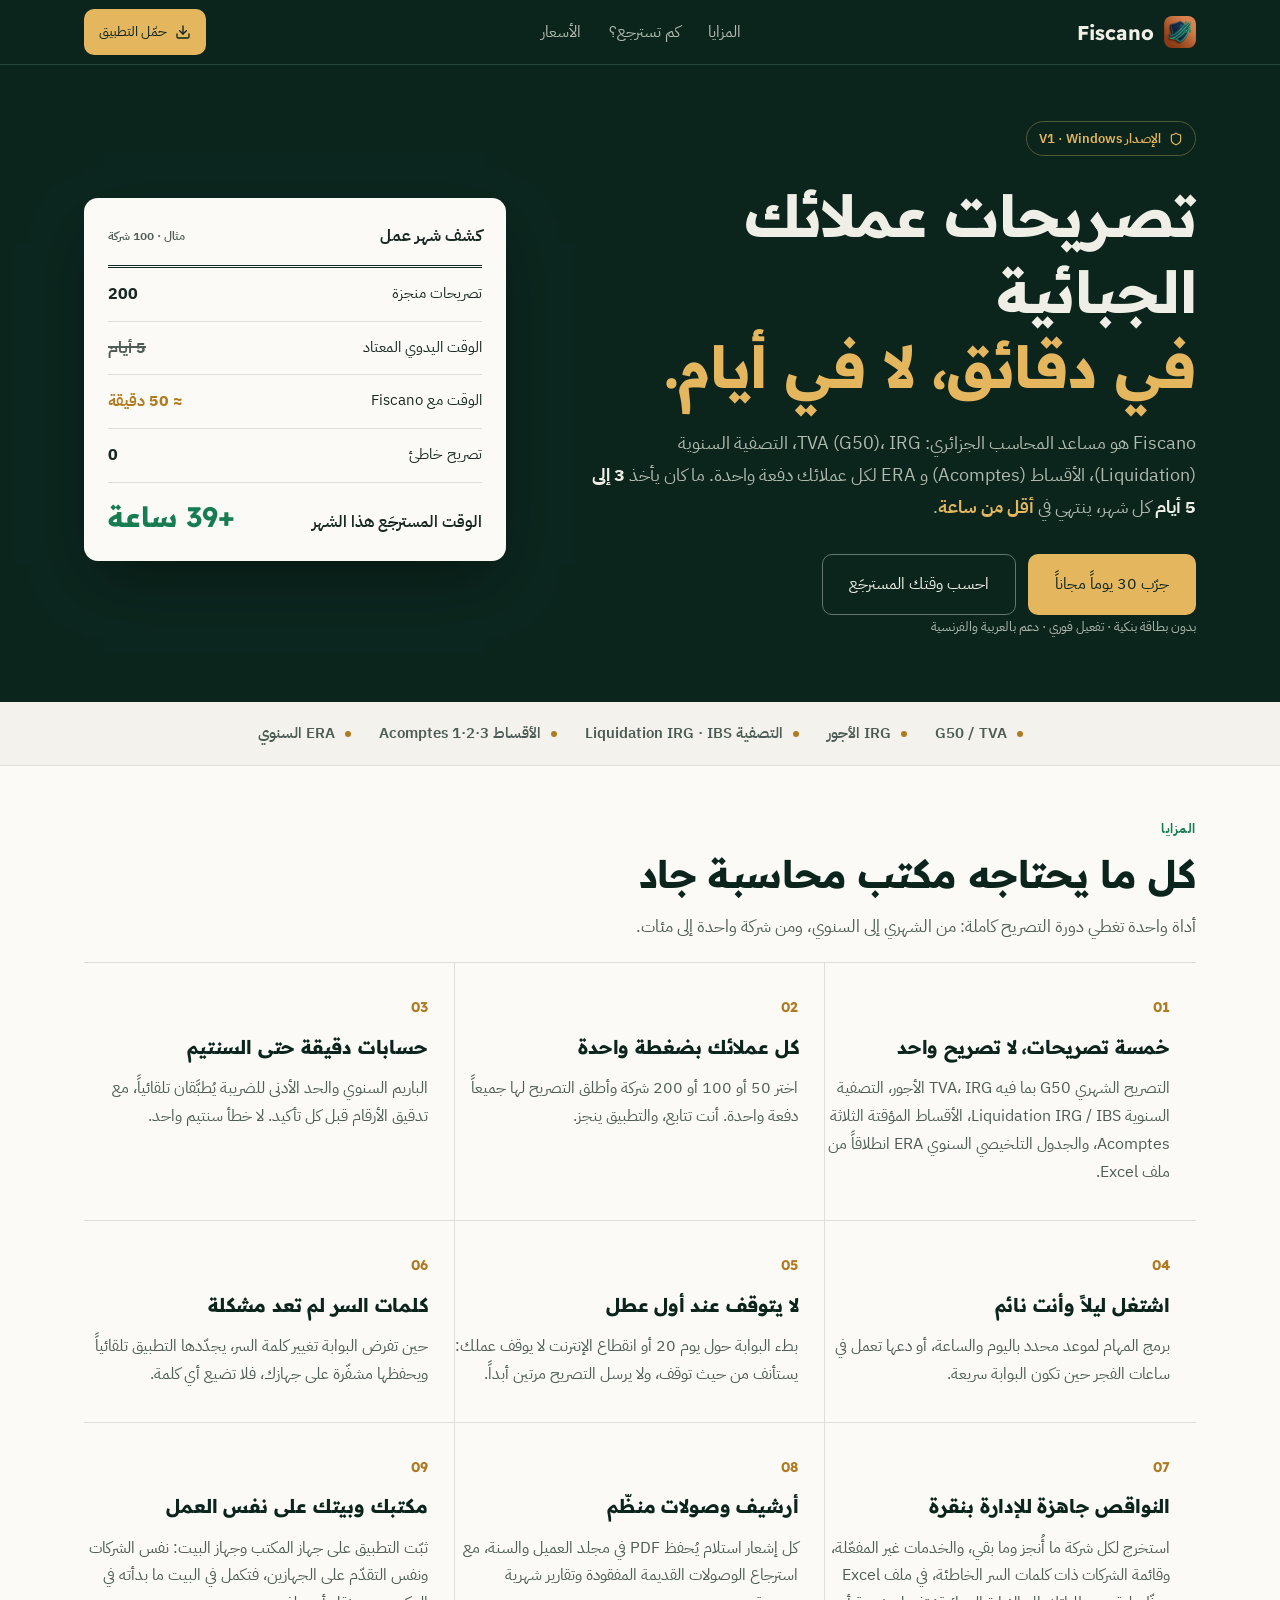
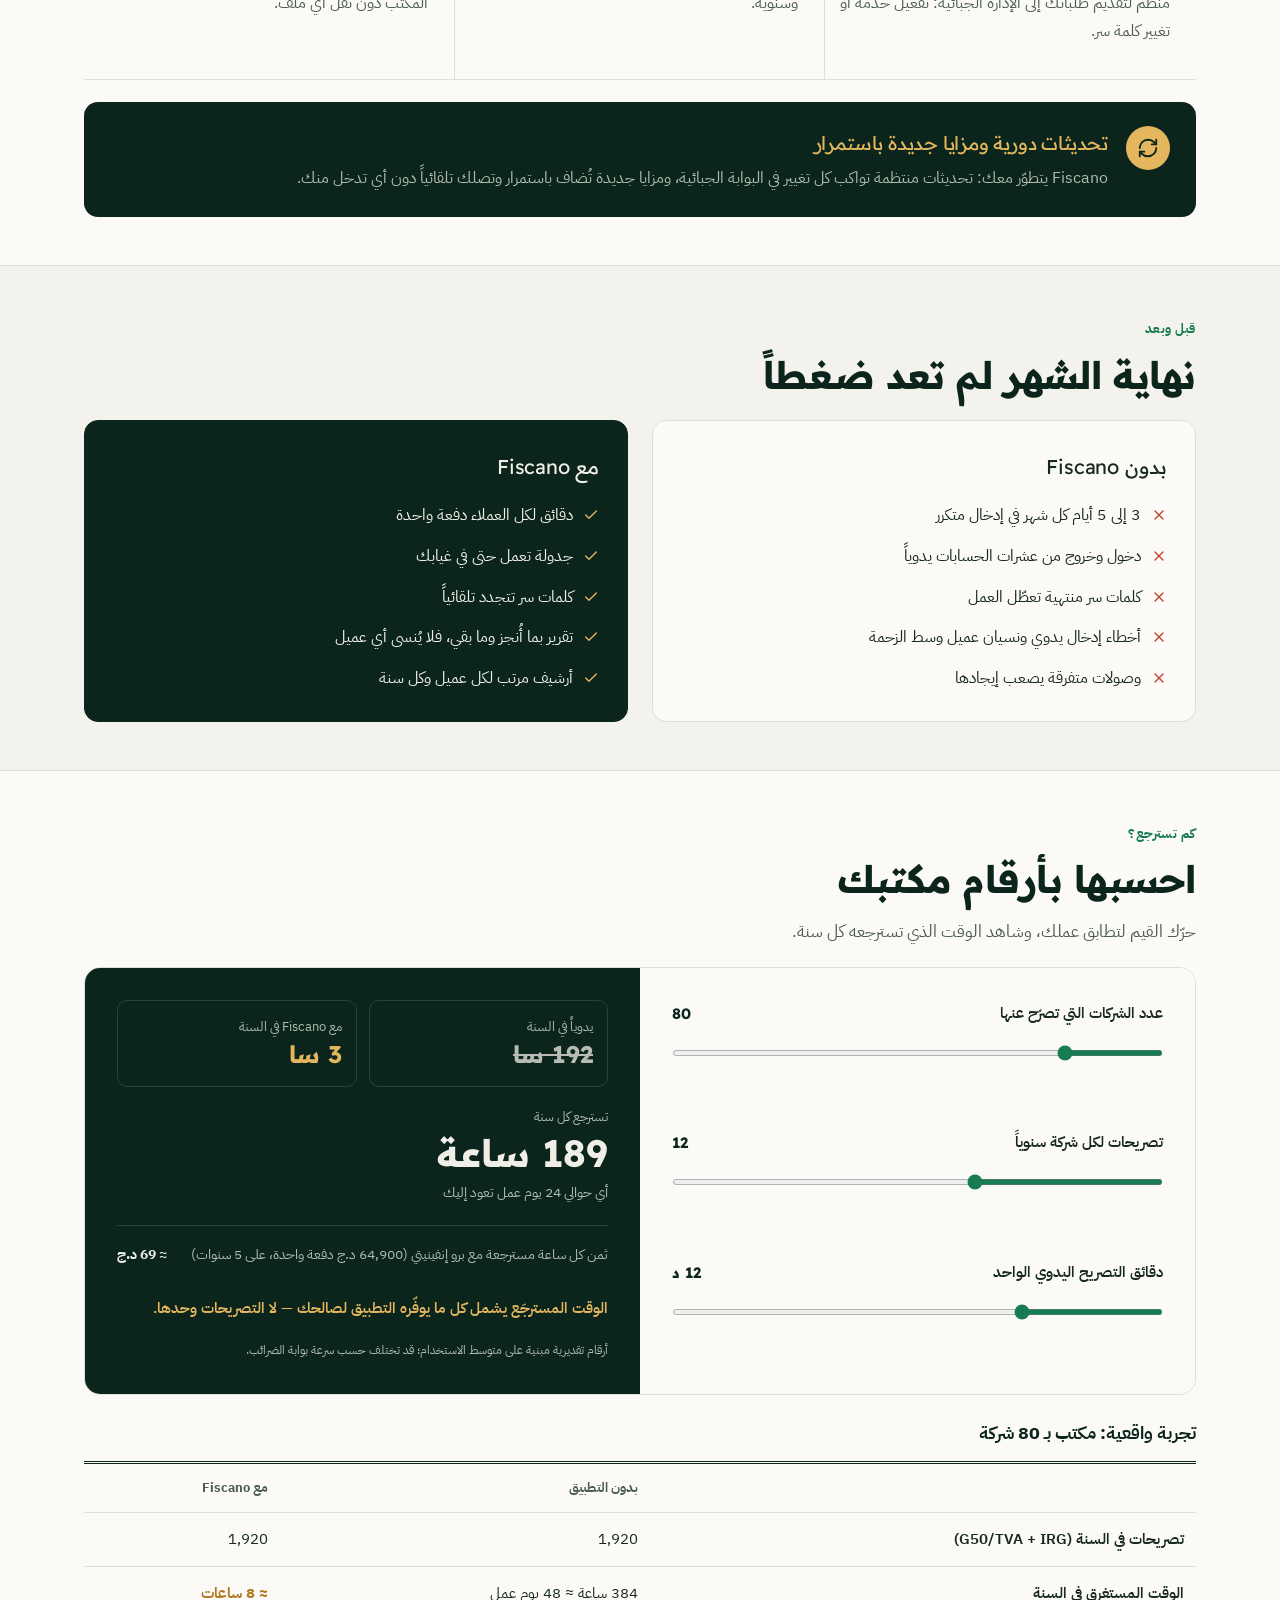
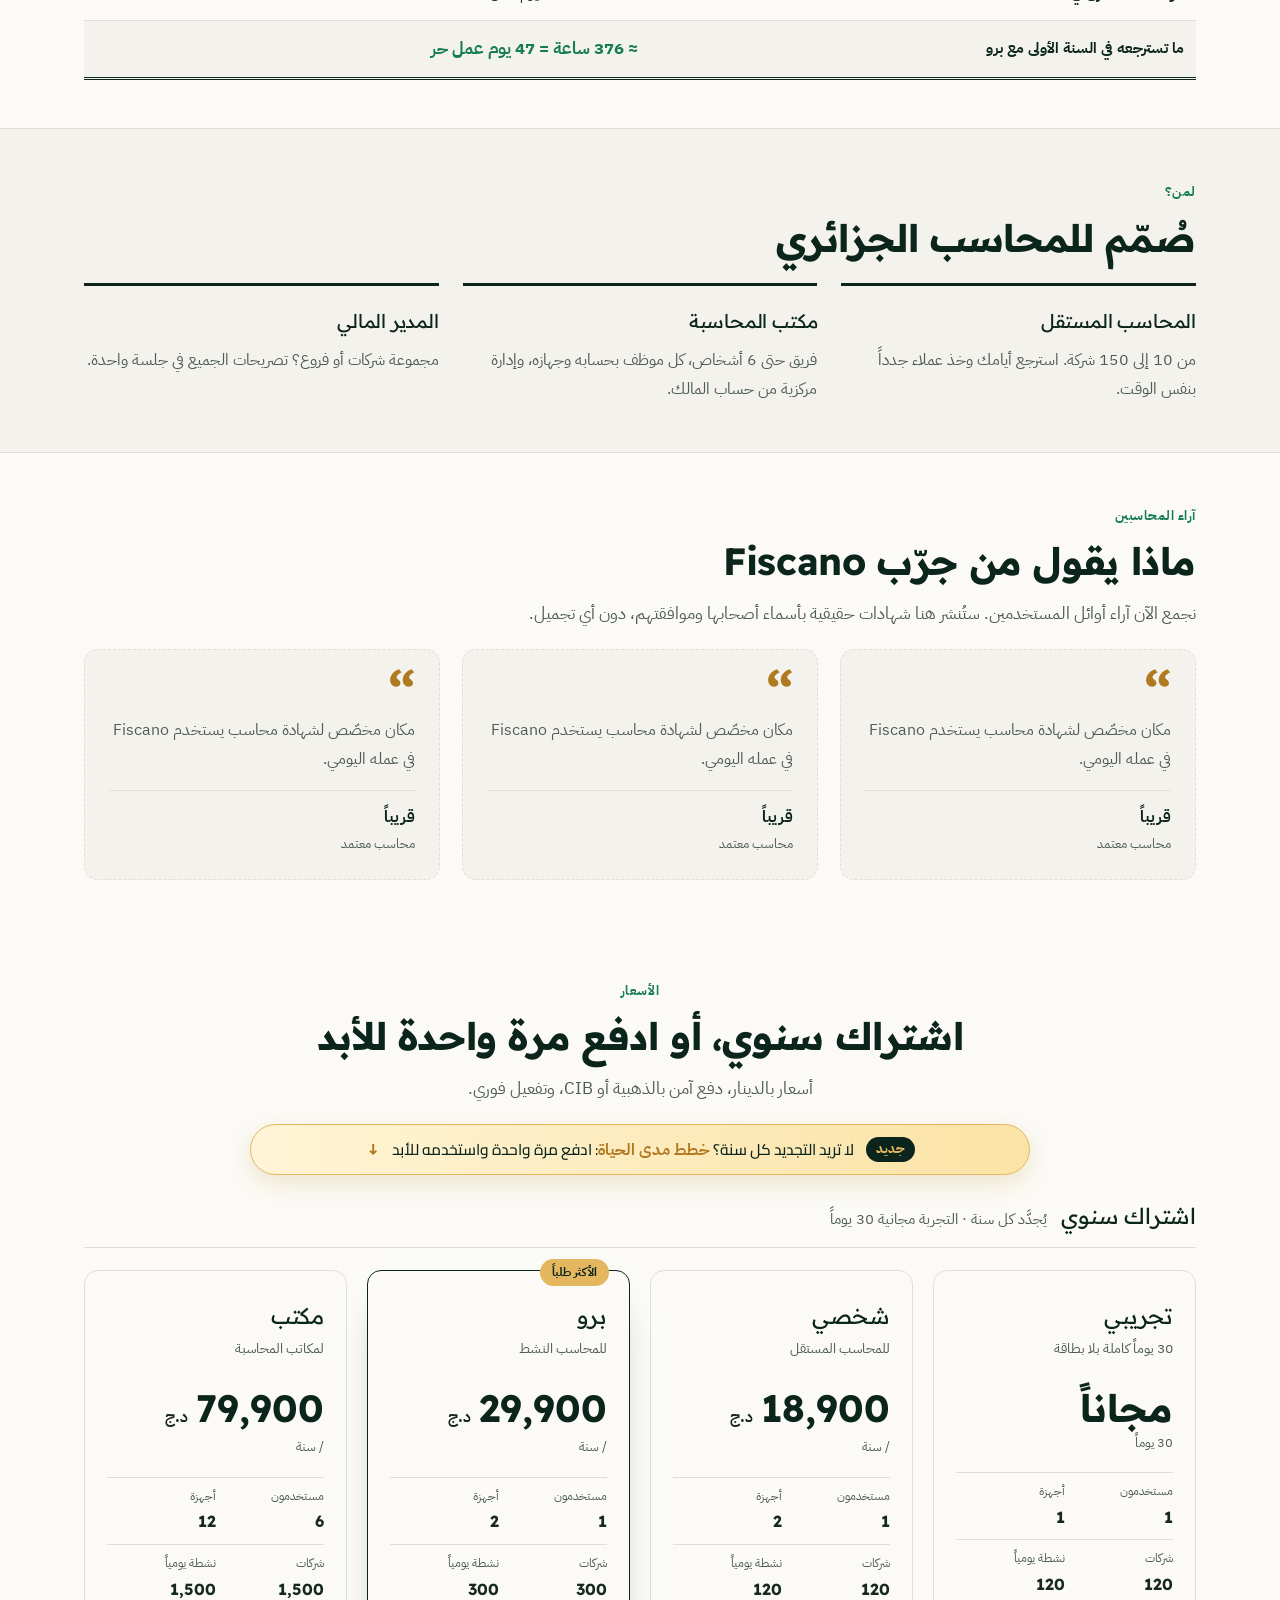
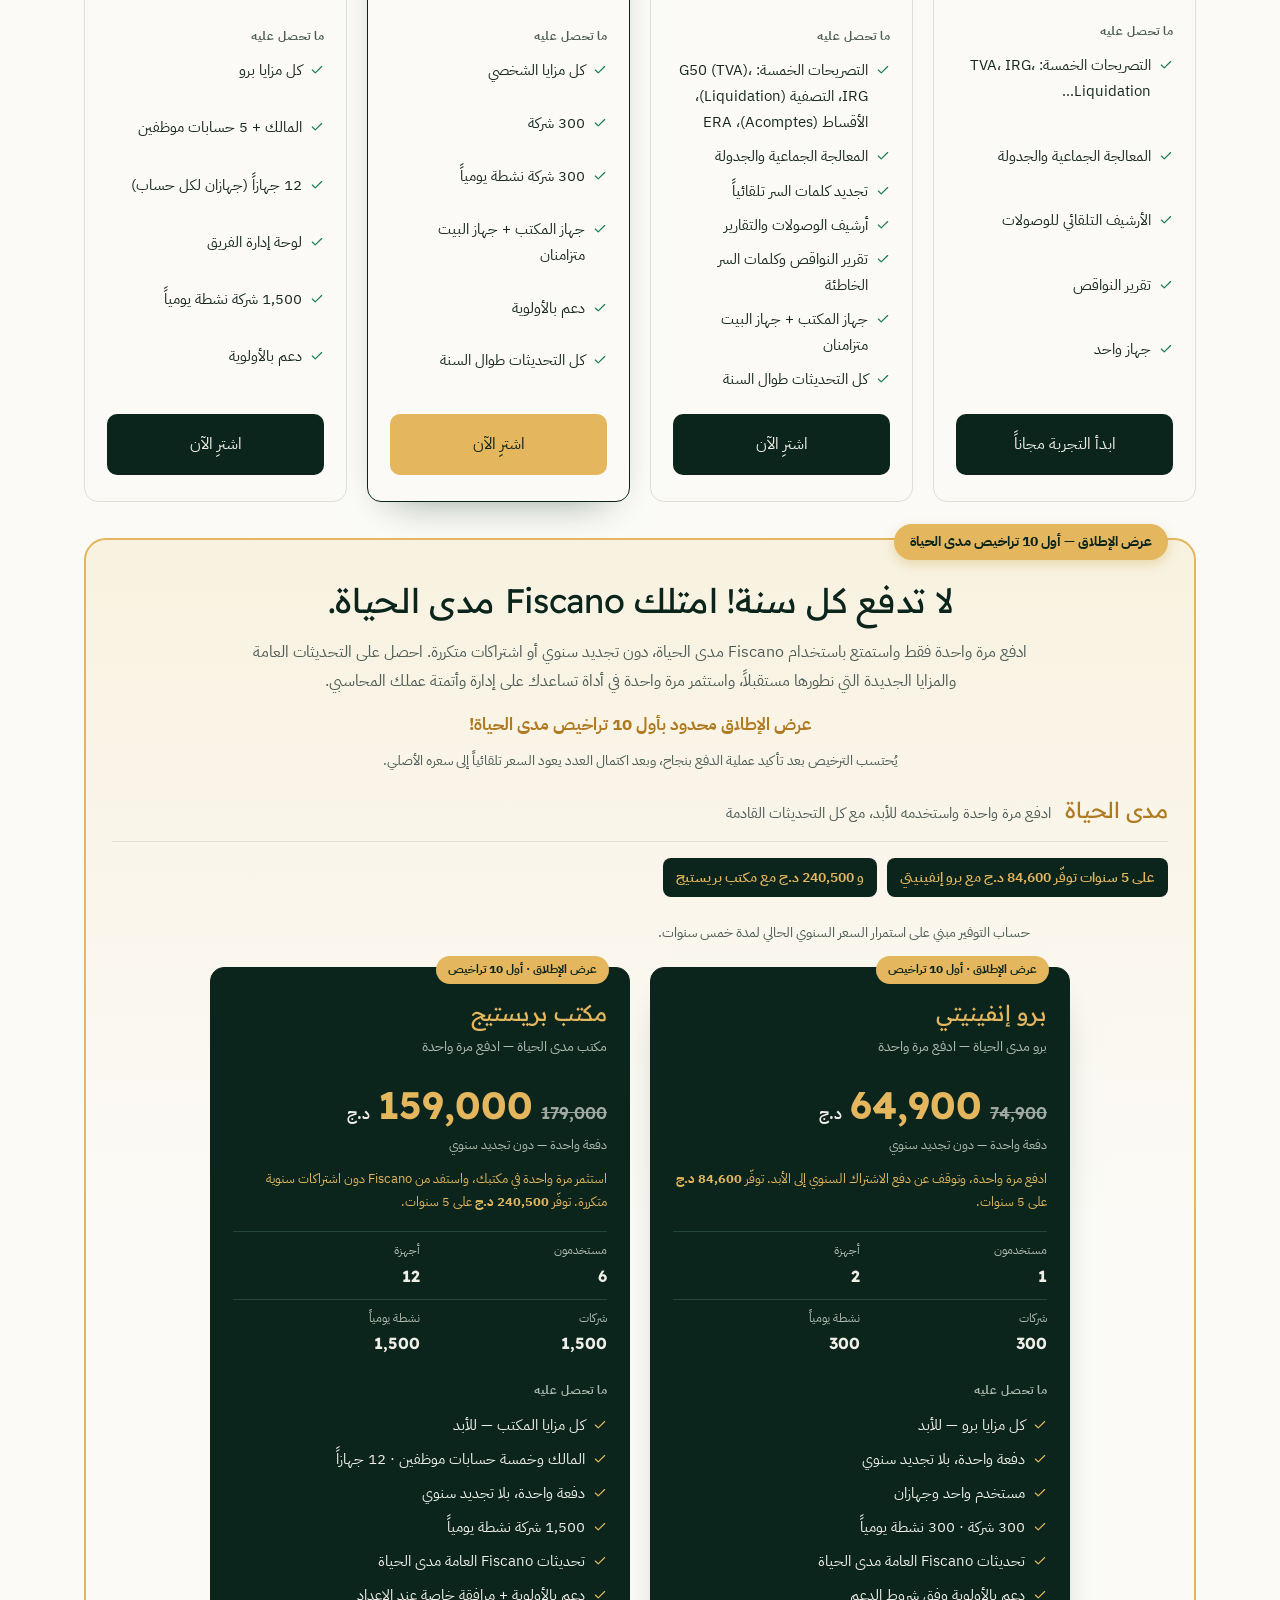
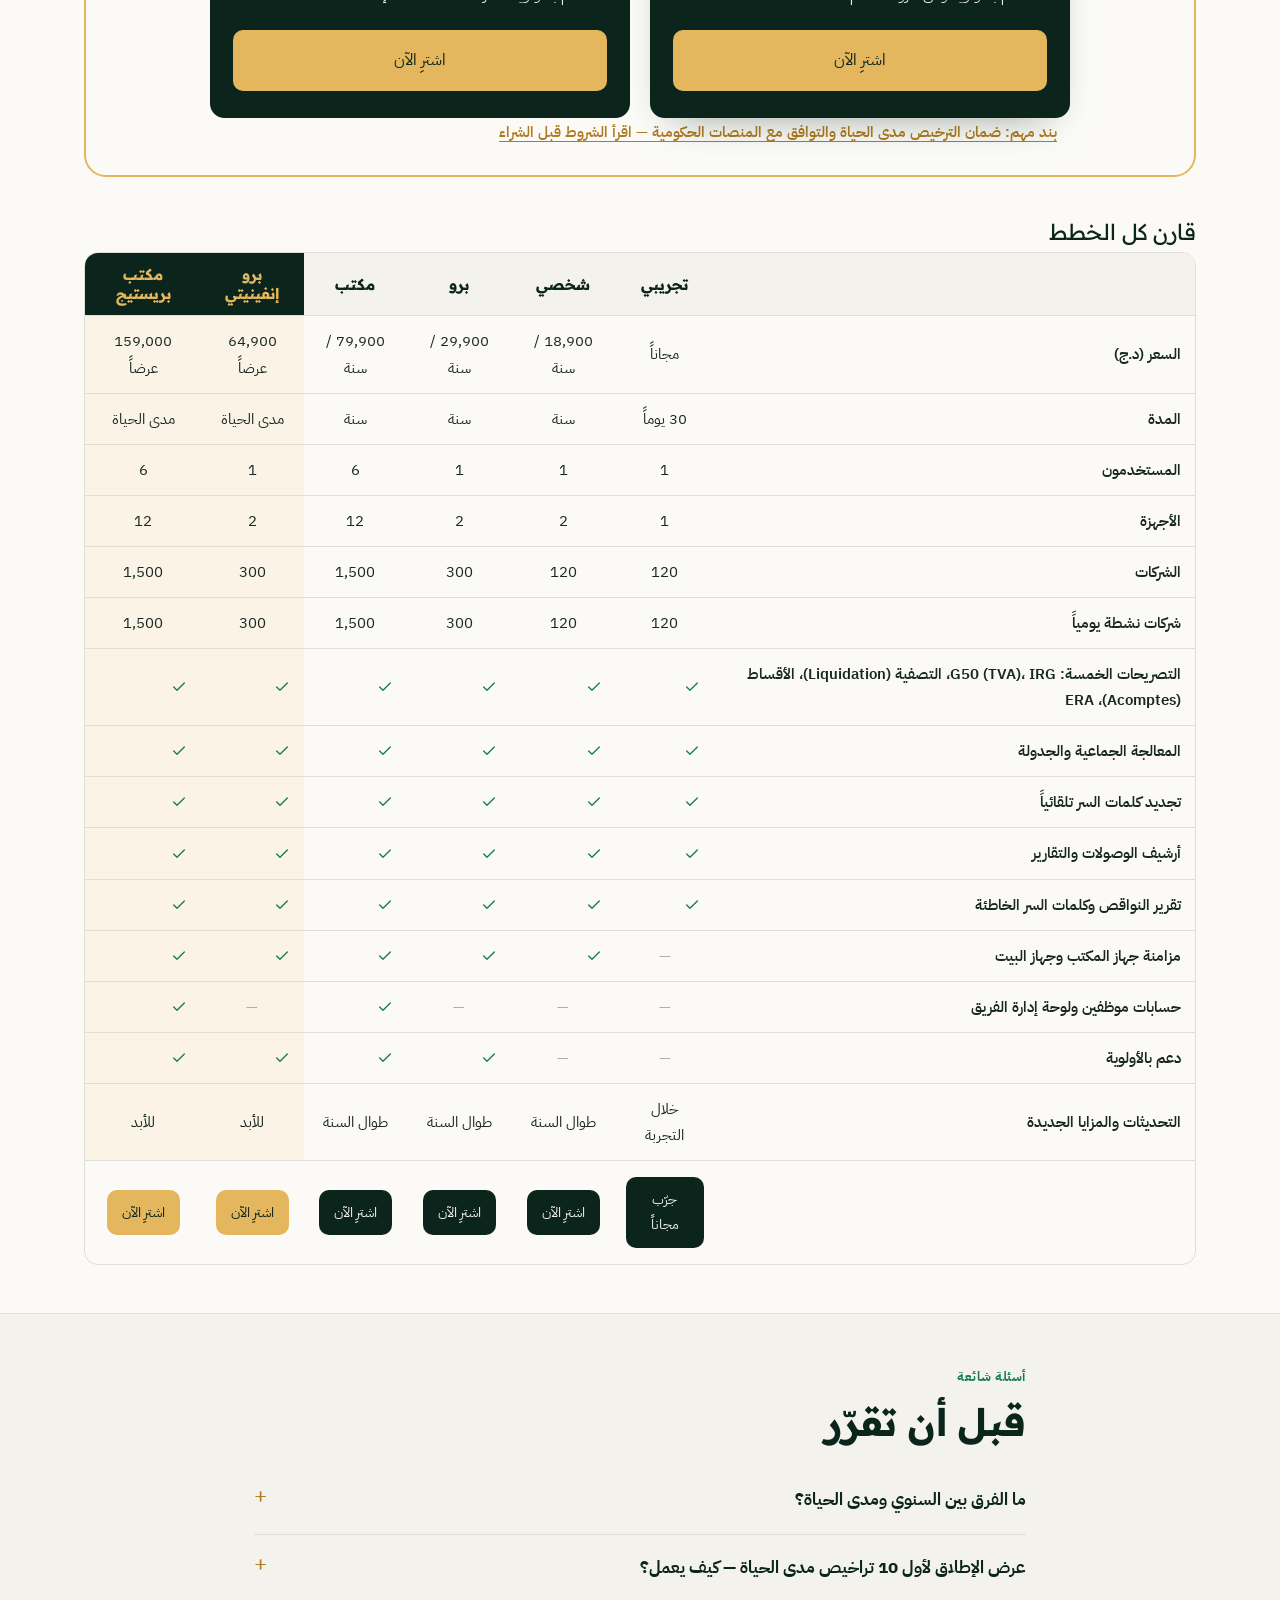
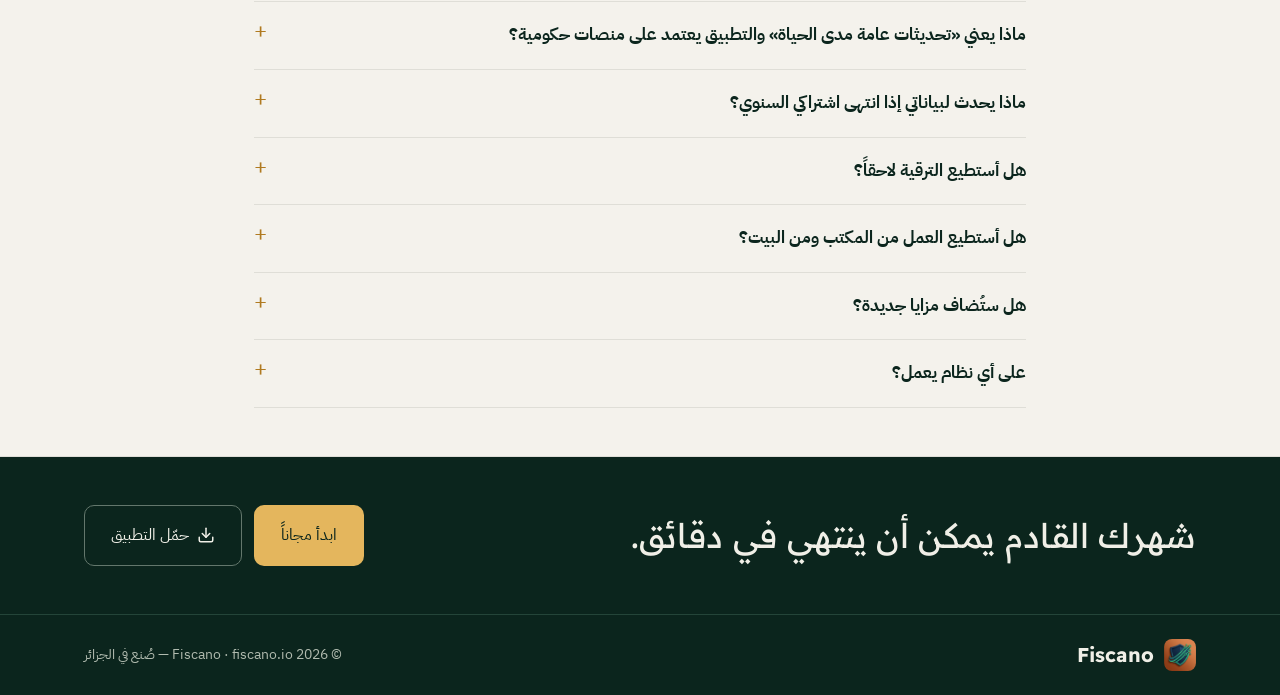
==== commit 6be8f5c6: "🚀 Website Update" ====
--- a/index.html
+++ b/index.html
@@ -17,7 +17,7 @@
     <link rel="preconnect" href="https://fonts.googleapis.com" />
     <link rel="preconnect" href="https://fonts.gstatic.com" crossorigin />
     <link href="https://fonts.googleapis.com/css2?family=IBM+Plex+Sans+Arabic:wght@400;500;600;700&family=Readex+Pro:wght@500;600;700&family=Cairo:wght@400;600;700;800;900&display=swap" rel="stylesheet" />
-    <script type="module" crossorigin src="/assets/index-Dghb25a9.js"></script>
+    <script type="module" crossorigin src="/assets/index-VRFfLz4I.js"></script>
     <link rel="stylesheet" crossorigin href="/assets/index-Dw_ashlx.css">
   </head>
   <body>
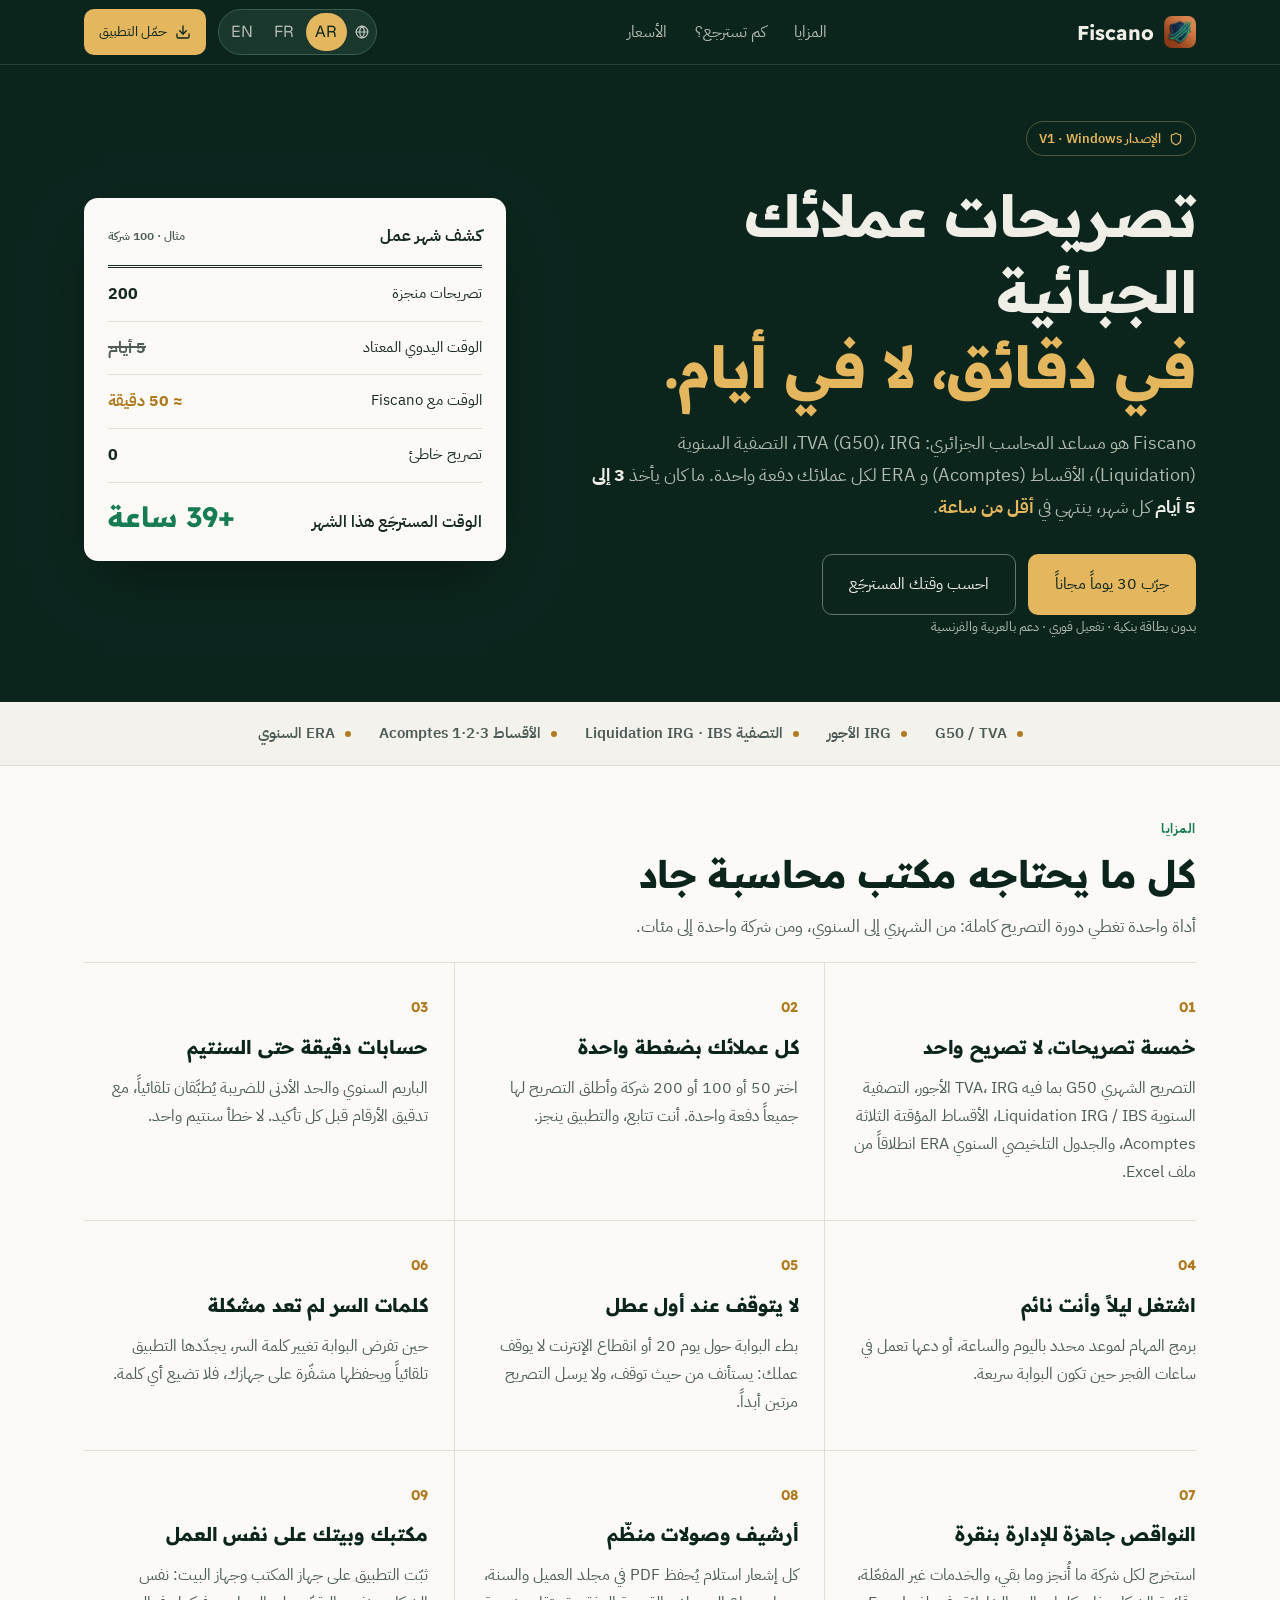
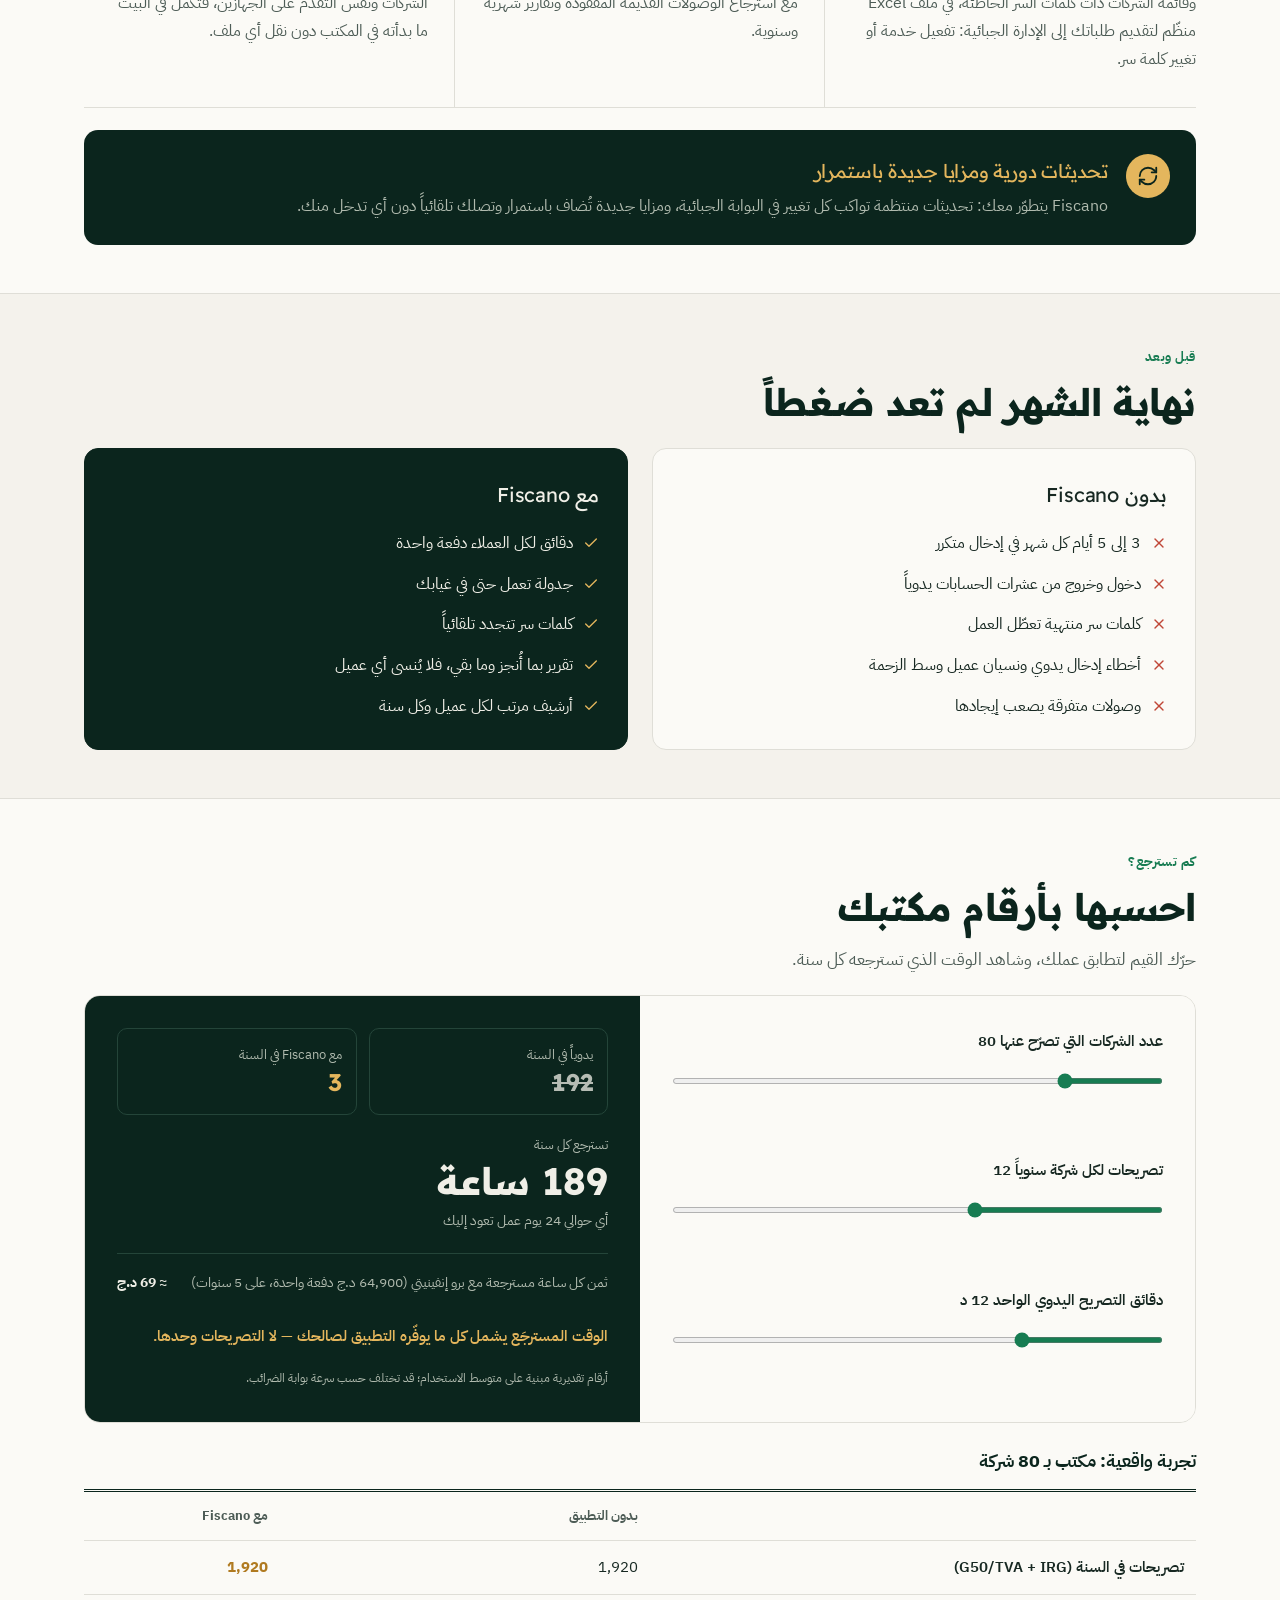
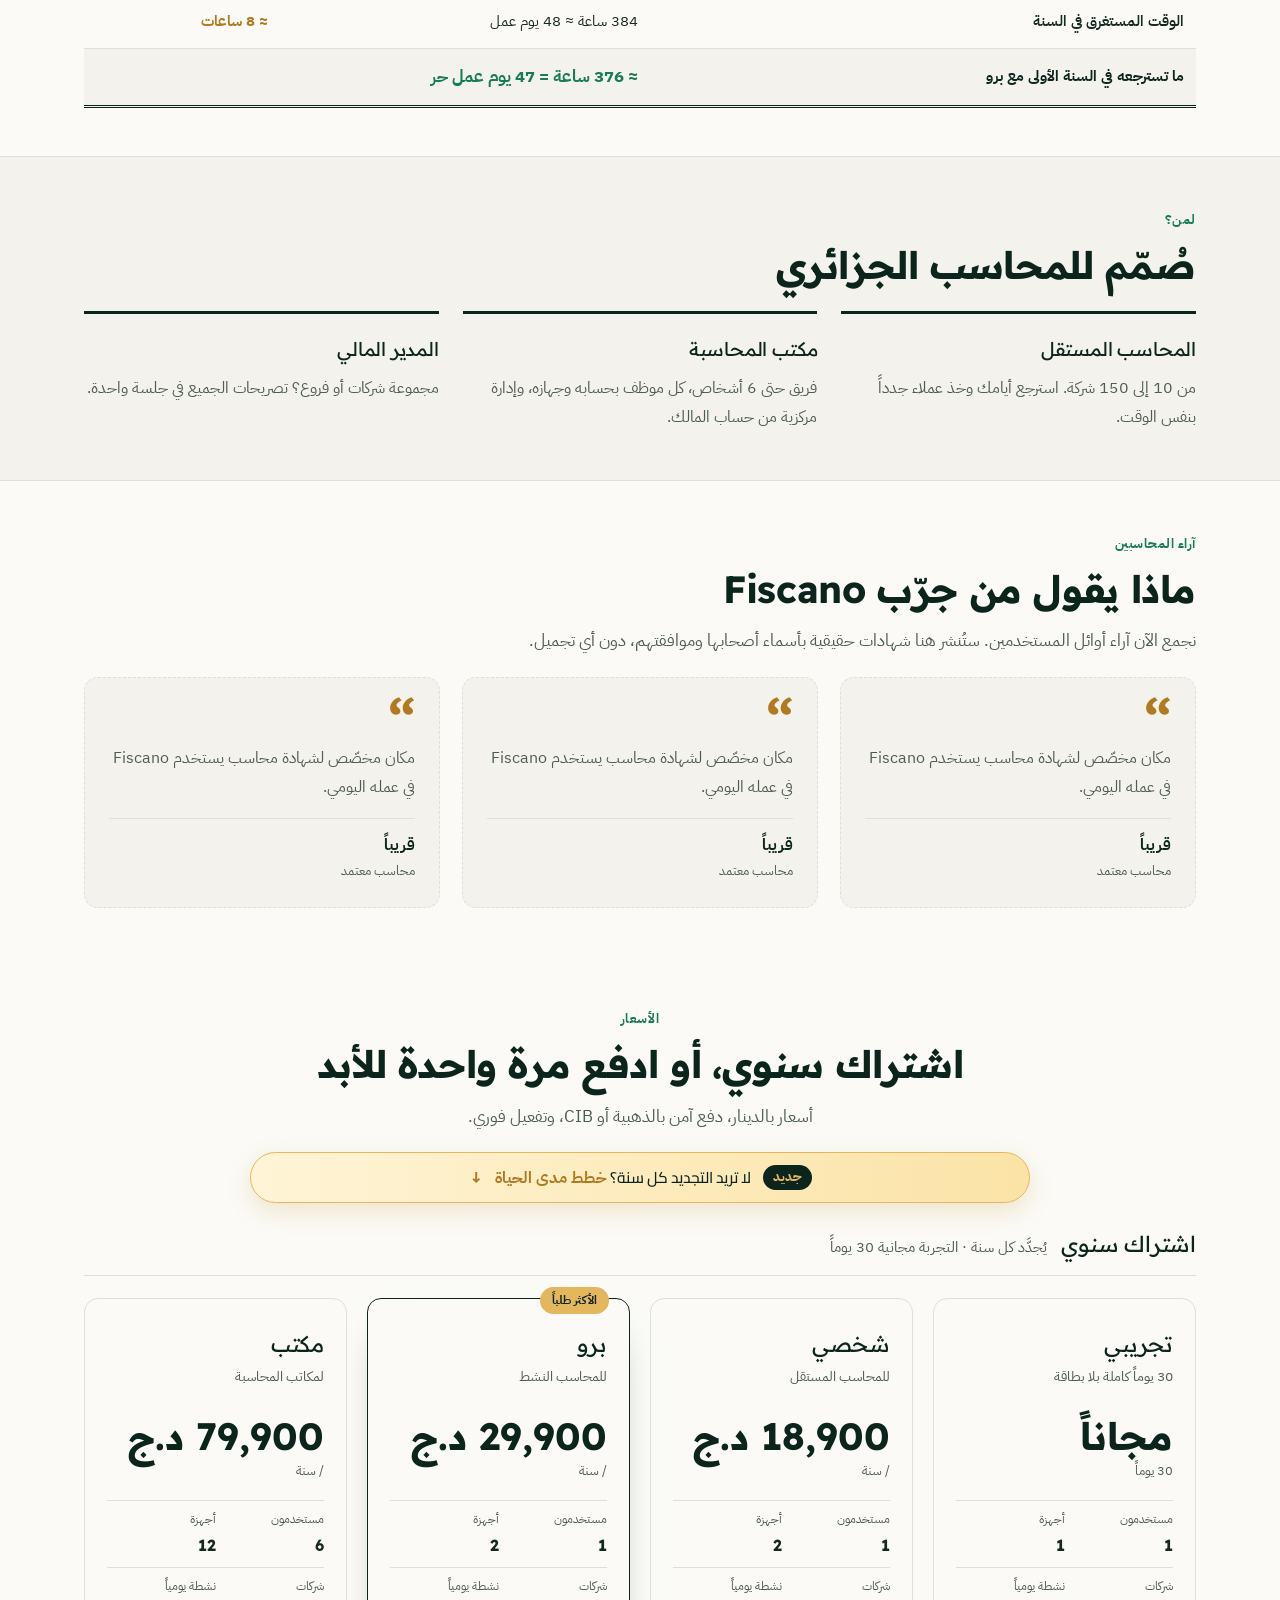
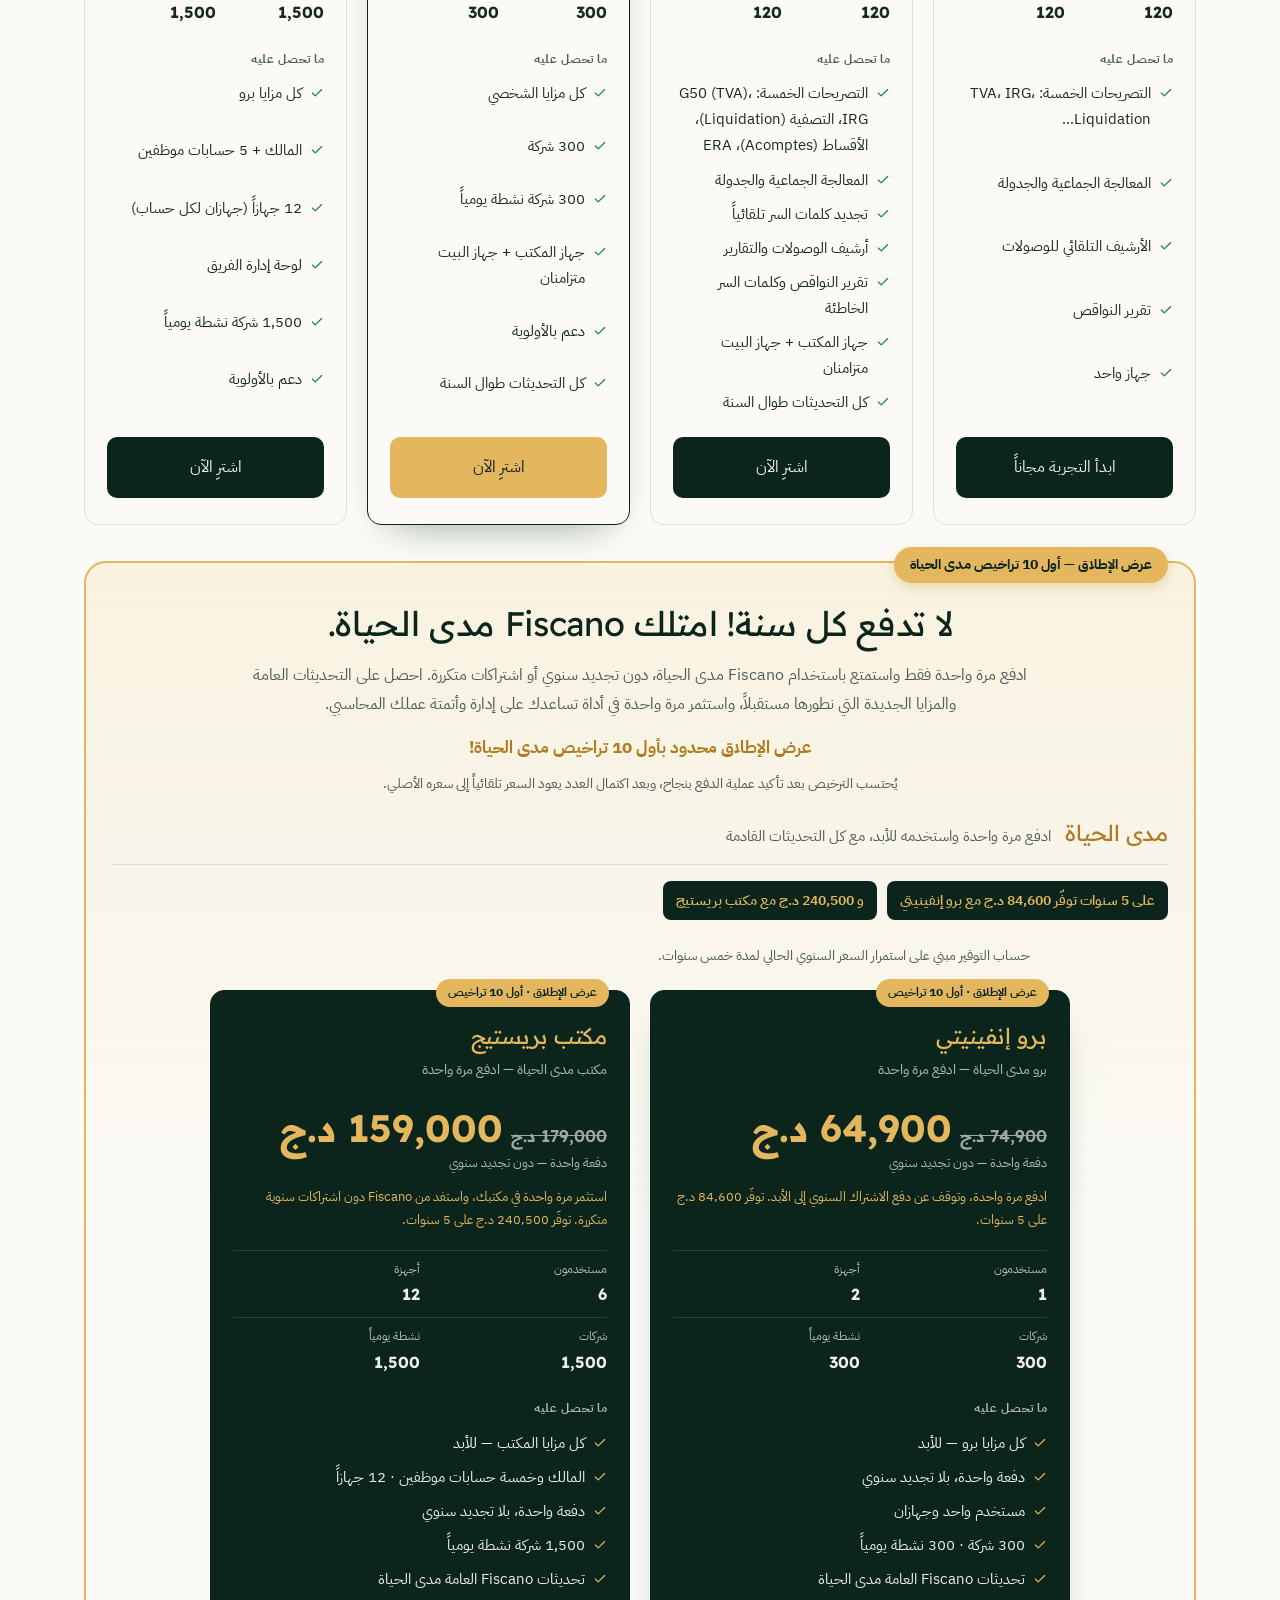
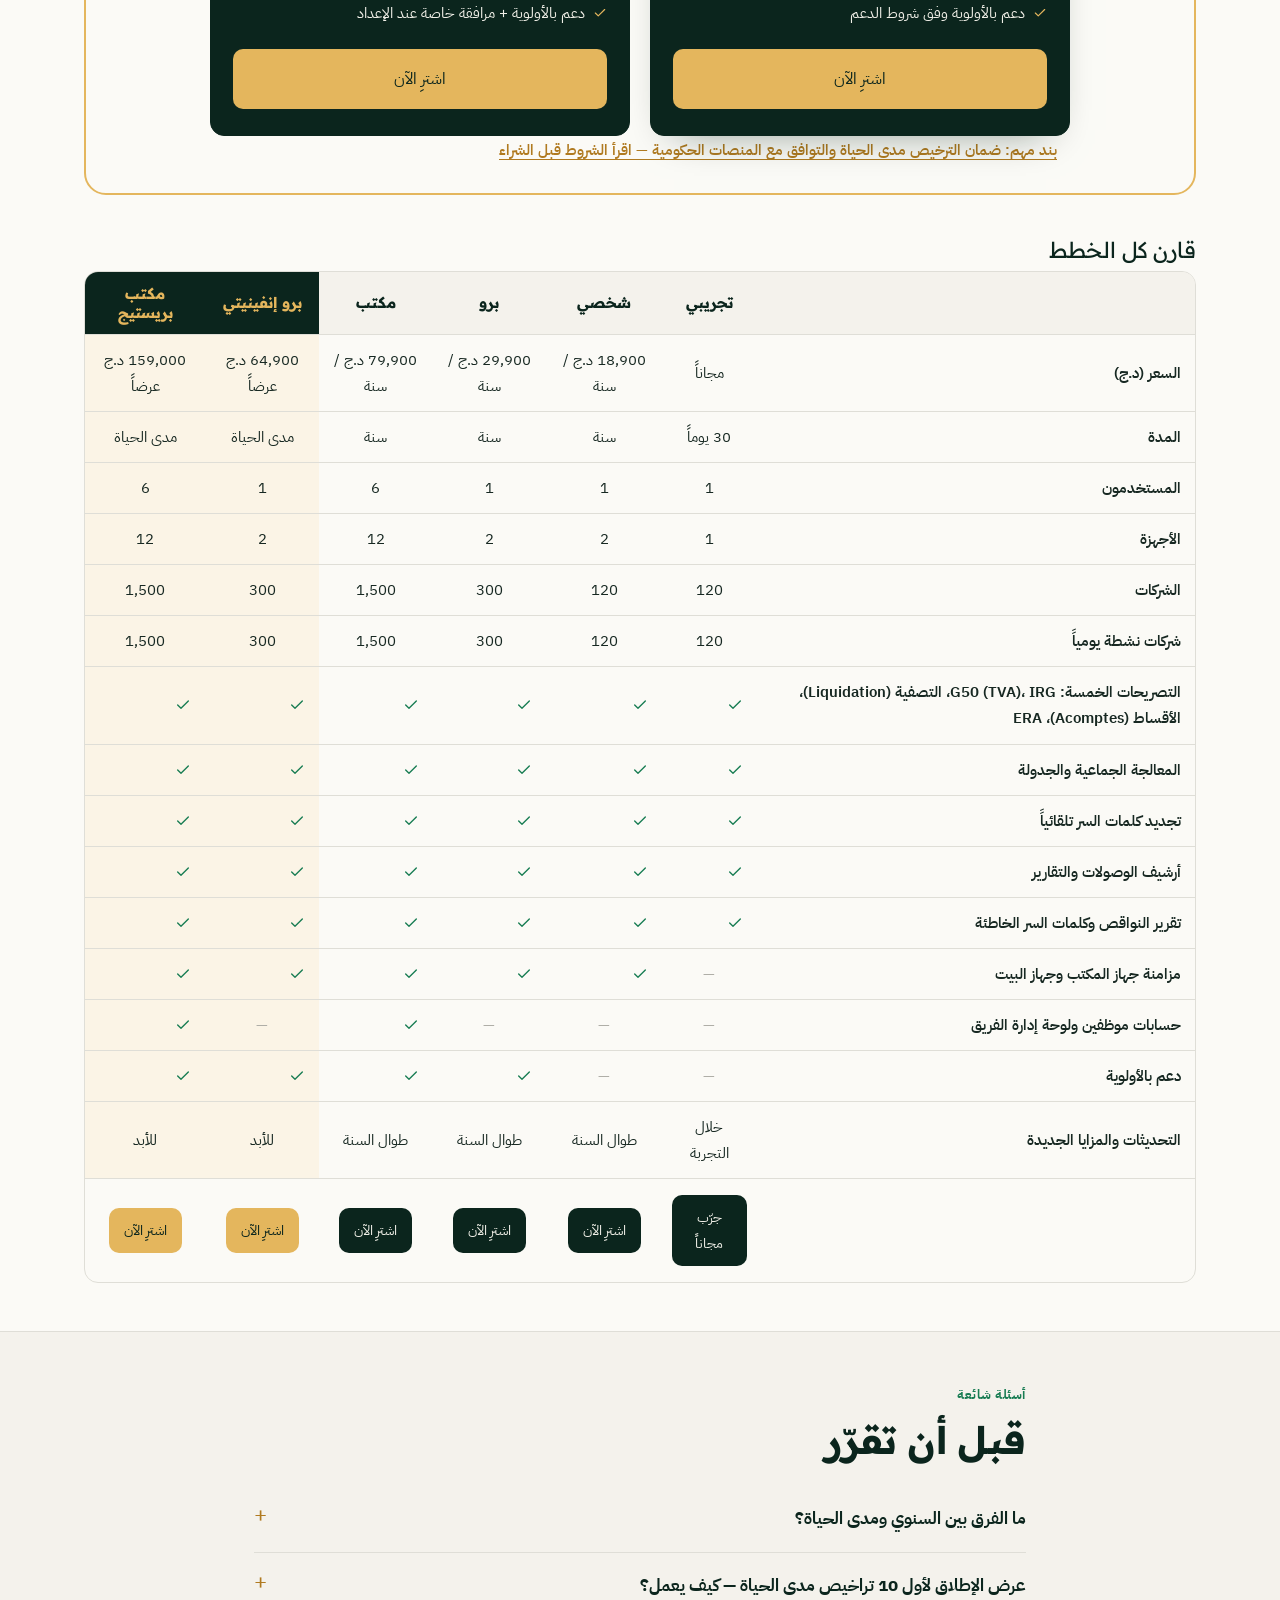
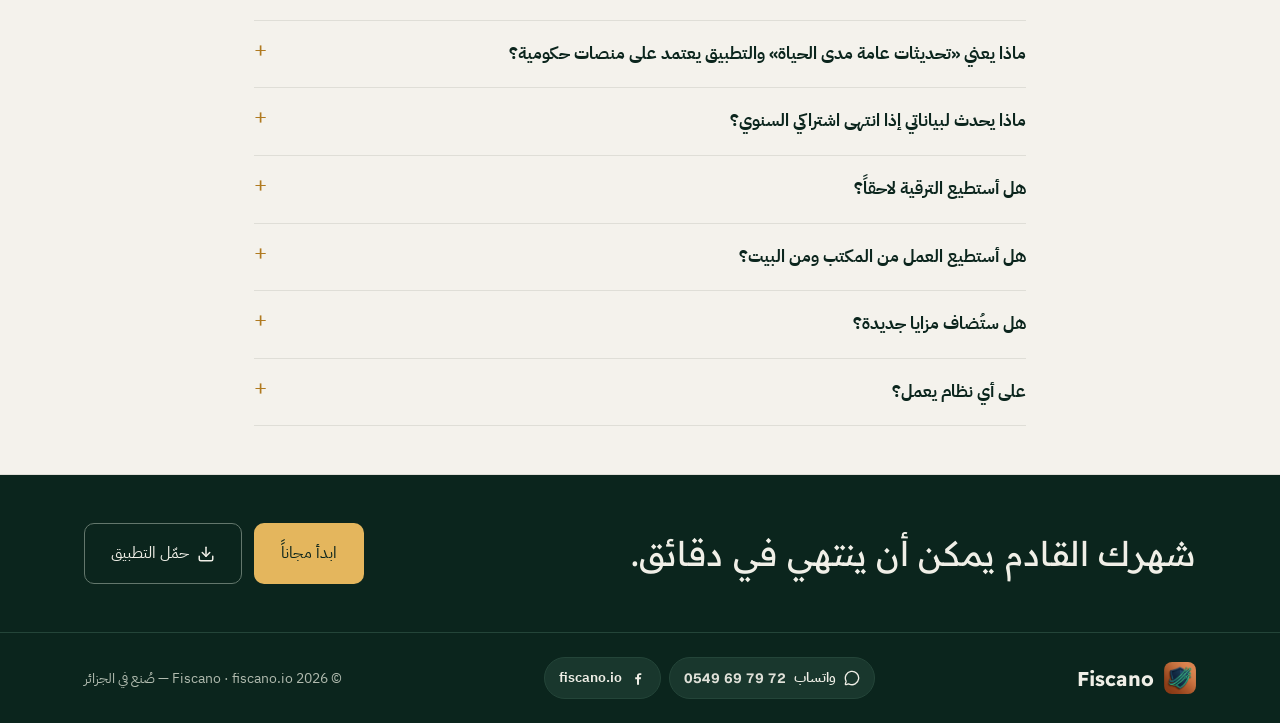
==== commit 67f5a1c7: "🚀 Website Update" ====
--- a/index.html
+++ b/index.html
@@ -17,8 +17,8 @@
     <link rel="preconnect" href="https://fonts.googleapis.com" />
     <link rel="preconnect" href="https://fonts.gstatic.com" crossorigin />
     <link href="https://fonts.googleapis.com/css2?family=IBM+Plex+Sans+Arabic:wght@400;500;600;700&family=Readex+Pro:wght@500;600;700&family=Cairo:wght@400;600;700;800;900&display=swap" rel="stylesheet" />
-    <script type="module" crossorigin src="/assets/index-VRFfLz4I.js"></script>
-    <link rel="stylesheet" crossorigin href="/assets/index-Dw_ashlx.css">
+    <script type="module" crossorigin src="/assets/index-DttR3EMj.js"></script>
+    <link rel="stylesheet" crossorigin href="/assets/index-DG0UuOMJ.css">
   </head>
   <body>
     <div id="root"></div>
--- a/assets/index-DG0UuOMJ.css
+++ b/assets/index-DG0UuOMJ.css
@@ -0,0 +1,2 @@
+/*! tailwindcss v4.2.2 | MIT License | https://tailwindcss.com */
+@layer properties{@supports (((-webkit-hyphens:none)) and (not (margin-trim:inline))) or ((-moz-orient:inline) and (not (color:rgb(from red r g b)))){*,:before,:after,::backdrop{--tw-scale-x:1;--tw-scale-y:1;--tw-scale-z:1;--tw-rotate-x:initial;--tw-rotate-y:initial;--tw-rotate-z:initial;--tw-skew-x:initial;--tw-skew-y:initial;--tw-border-style:solid;--tw-gradient-position:initial;--tw-gradient-from:#0000;--tw-gradient-via:#0000;--tw-gradient-to:#0000;--tw-gradient-stops:initial;--tw-gradient-via-stops:initial;--tw-gradient-from-position:0%;--tw-gradient-via-position:50%;--tw-gradient-to-position:100%;--tw-leading:initial;--tw-font-weight:initial;--tw-tracking:initial;--tw-ordinal:initial;--tw-slashed-zero:initial;--tw-numeric-figure:initial;--tw-numeric-spacing:initial;--tw-numeric-fraction:initial;--tw-shadow:0 0 #0000;--tw-shadow-color:initial;--tw-shadow-alpha:100%;--tw-inset-shadow:0 0 #0000;--tw-inset-shadow-color:initial;--tw-inset-shadow-alpha:100%;--tw-ring-color:initial;--tw-ring-shadow:0 0 #0000;--tw-inset-ring-color:initial;--tw-inset-ring-shadow:0 0 #0000;--tw-ring-inset:initial;--tw-ring-offset-width:0px;--tw-ring-offset-color:#fff;--tw-ring-offset-shadow:0 0 #0000;--tw-outline-style:solid;--tw-blur:initial;--tw-brightness:initial;--tw-contrast:initial;--tw-grayscale:initial;--tw-hue-rotate:initial;--tw-invert:initial;--tw-opacity:initial;--tw-saturate:initial;--tw-sepia:initial;--tw-drop-shadow:initial;--tw-drop-shadow-color:initial;--tw-drop-shadow-alpha:100%;--tw-drop-shadow-size:initial;--tw-backdrop-blur:initial;--tw-backdrop-brightness:initial;--tw-backdrop-contrast:initial;--tw-backdrop-grayscale:initial;--tw-backdrop-hue-rotate:initial;--tw-backdrop-invert:initial;--tw-backdrop-opacity:initial;--tw-backdrop-saturate:initial;--tw-backdrop-sepia:initial;--tw-duration:initial;--tw-ease:initial;--tw-translate-x:0;--tw-translate-y:0;--tw-translate-z:0;--tw-animation-delay:0s;--tw-animation-direction:normal;--tw-animation-duration:initial;--tw-animation-fill-mode:none;--tw-animation-iteration-count:1;--tw-enter-blur:0;--tw-enter-opacity:1;--tw-enter-rotate:0;--tw-enter-scale:1;--tw-enter-translate-x:0;--tw-enter-translate-y:0;--tw-exit-blur:0;--tw-exit-opacity:1;--tw-exit-rotate:0;--tw-exit-scale:1;--tw-exit-translate-x:0;--tw-exit-translate-y:0}}}@layer theme{:root,:host{--font-sans:"Geist Variable", sans-serif;--font-serif:var(--font-serif);--font-mono:var(--font-mono);--color-amber-400:oklch(82.8% .189 84.429);--color-green-50:oklch(98.2% .018 155.826);--color-green-100:oklch(96.2% .044 156.743);--color-green-500:oklch(72.3% .219 149.579);--color-emerald-50:oklch(97.9% .021 166.113);--color-slate-100:oklch(96.8% .007 247.896);--color-slate-500:oklch(55.4% .046 257.417);--color-slate-600:oklch(44.6% .043 257.281);--color-slate-800:oklch(27.9% .041 260.031);--color-white:#fff;--spacing:.25rem;--container-lg:32rem;--container-2xl:42rem;--text-xs:.75rem;--text-xs--line-height:calc(1 / .75);--text-sm:.875rem;--text-sm--line-height:calc(1.25 / .875);--text-base:1rem;--text-base--line-height:calc(1.5 / 1);--text-lg:1.125rem;--text-lg--line-height:calc(1.75 / 1.125);--text-xl:1.25rem;--text-xl--line-height:calc(1.75 / 1.25);--text-3xl:1.875rem;--text-3xl--line-height:calc(2.25 / 1.875);--text-4xl:2.25rem;--text-4xl--line-height:calc(2.5 / 2.25);--font-weight-medium:500;--font-weight-bold:700;--font-weight-extrabold:800;--tracking-tight:-.025em;--leading-snug:1.375;--leading-relaxed:1.625;--radius-md:calc(var(--radius) - 2px);--ease-in-out:cubic-bezier(.4, 0, .2, 1);--animate-bounce:bounce 1s infinite;--blur-2xl:40px;--default-transition-duration:.15s;--default-transition-timing-function:cubic-bezier(.4, 0, .2, 1);--default-font-family:"Geist Variable", sans-serif;--default-mono-font-family:var(--font-mono)}}@layer base{*,:after,:before,::backdrop{box-sizing:border-box;border:0 solid;margin:0;padding:0}::file-selector-button{box-sizing:border-box;border:0 solid;margin:0;padding:0}html,:host{-webkit-text-size-adjust:100%;tab-size:4;line-height:1.5;font-family:var(--default-font-family,ui-sans-serif, system-ui, sans-serif, "Apple Color Emoji", "Segoe UI Emoji", "Segoe UI Symbol", "Noto Color Emoji");font-feature-settings:var(--default-font-feature-settings,normal);font-variation-settings:var(--default-font-variation-settings,normal);-webkit-tap-highlight-color:transparent}hr{height:0;color:inherit;border-top-width:1px}abbr:where([title]){-webkit-text-decoration:underline dotted;text-decoration:underline dotted}h1,h2,h3,h4,h5,h6{font-size:inherit;font-weight:inherit}a{color:inherit;-webkit-text-decoration:inherit;-webkit-text-decoration:inherit;-webkit-text-decoration:inherit;-webkit-text-decoration:inherit;text-decoration:inherit}b,strong{font-weight:bolder}code,kbd,samp,pre{font-family:var(--default-mono-font-family,ui-monospace, SFMono-Regular, Menlo, Monaco, Consolas, "Liberation Mono", "Courier New", monospace);font-feature-settings:var(--default-mono-font-feature-settings,normal);font-variation-settings:var(--default-mono-font-variation-settings,normal);font-size:1em}small{font-size:80%}sub,sup{vertical-align:baseline;font-size:75%;line-height:0;position:relative}sub{bottom:-.25em}sup{top:-.5em}table{text-indent:0;border-color:inherit;border-collapse:collapse}:-moz-focusring{outline:auto}progress{vertical-align:baseline}summary{display:list-item}ol,ul,menu{list-style:none}img,svg,video,canvas,audio,iframe,embed,object{vertical-align:middle;display:block}img,video{max-width:100%;height:auto}button,input,select,optgroup,textarea{font:inherit;font-feature-settings:inherit;font-variation-settings:inherit;letter-spacing:inherit;color:inherit;opacity:1;background-color:#0000;border-radius:0}::file-selector-button{font:inherit;font-feature-settings:inherit;font-variation-settings:inherit;letter-spacing:inherit;color:inherit;opacity:1;background-color:#0000;border-radius:0}:where(select:is([multiple],[size])) optgroup{font-weight:bolder}:where(select:is([multiple],[size])) optgroup option{padding-inline-start:20px}::file-selector-button{margin-inline-end:4px}::placeholder{opacity:1}@supports (not ((-webkit-appearance:-apple-pay-button))) or (contain-intrinsic-size:1px){::placeholder{color:currentColor}@supports (color:color-mix(in lab, red, red)){::placeholder{color:color-mix(in oklab, currentcolor 50%, transparent)}}}textarea{resize:vertical}::-webkit-search-decoration{-webkit-appearance:none}::-webkit-date-and-time-value{min-height:1lh;text-align:inherit}::-webkit-datetime-edit{display:inline-flex}::-webkit-datetime-edit-fields-wrapper{padding:0}::-webkit-datetime-edit{padding-block:0}::-webkit-datetime-edit-year-field{padding-block:0}::-webkit-datetime-edit-month-field{padding-block:0}::-webkit-datetime-edit-day-field{padding-block:0}::-webkit-datetime-edit-hour-field{padding-block:0}::-webkit-datetime-edit-minute-field{padding-block:0}::-webkit-datetime-edit-second-field{padding-block:0}::-webkit-datetime-edit-millisecond-field{padding-block:0}::-webkit-datetime-edit-meridiem-field{padding-block:0}::-webkit-calendar-picker-indicator{line-height:1}:-moz-ui-invalid{box-shadow:none}button,input:where([type=button],[type=reset],[type=submit]){appearance:button}::file-selector-button{appearance:button}::-webkit-inner-spin-button{height:auto}::-webkit-outer-spin-button{height:auto}[hidden]:where(:not([hidden=until-found])){display:none!important}*{border-color:var(--border);outline-color:var(--ring)}@supports (color:color-mix(in lab, red, red)){*{outline-color:color-mix(in oklab, var(--ring) 50%, transparent)}}body,html,body{background-color:var(--background);color:var(--foreground)}html{font-family:Geist Variable,sans-serif}}@layer components;@layer utilities{.\@container\/card-header{container:card-header/inline-size}.pointer-events-none{pointer-events:none}.absolute{position:absolute}.fixed{position:fixed}.relative{position:relative}.inset-0{inset:calc(var(--spacing) * 0)}.start{inset-inline-start:var(--spacing)}.end{inset-inline-end:var(--spacing)}.-top-3{top:calc(var(--spacing) * -3)}.-top-10{top:calc(var(--spacing) * -10)}.top-0{top:calc(var(--spacing) * 0)}.top-2{top:calc(var(--spacing) * 2)}.-right-3{right:calc(var(--spacing) * -3)}.-right-10{right:calc(var(--spacing) * -10)}.right-2{right:calc(var(--spacing) * 2)}.bottom-0{bottom:calc(var(--spacing) * 0)}.isolate{isolation:isolate}.-z-10{z-index:calc(10 * -1)}.z-10{z-index:10}.z-20{z-index:20}.z-50{z-index:50}.col-start-2{grid-column-start:2}.row-span-2{grid-row:span 2/span 2}.row-start-1{grid-row-start:1}.container{width:100%}@media (width>=40rem){.container{max-width:40rem}}@media (width>=48rem){.container{max-width:48rem}}@media (width>=64rem){.container{max-width:64rem}}@media (width>=80rem){.container{max-width:80rem}}@media (width>=96rem){.container{max-width:96rem}}.-mx-1{margin-inline:calc(var(--spacing) * -1)}.mx-auto{margin-inline:auto}.my-1{margin-block:calc(var(--spacing) * 1)}.me-2{margin-inline-end:calc(var(--spacing) * 2)}.me-3{margin-inline-end:calc(var(--spacing) * 3)}.mt-2{margin-top:calc(var(--spacing) * 2)}.mb-1{margin-bottom:calc(var(--spacing) * 1)}.mb-4{margin-bottom:calc(var(--spacing) * 4)}.mb-6{margin-bottom:calc(var(--spacing) * 6)}.mb-8{margin-bottom:calc(var(--spacing) * 8)}.block{display:block}.flex{display:flex}.grid{display:grid}.hidden{display:none}.inline{display:inline}.inline-flex{display:inline-flex}.size-4{width:calc(var(--spacing) * 4);height:calc(var(--spacing) * 4)}.size-6{width:calc(var(--spacing) * 6);height:calc(var(--spacing) * 6)}.size-7{width:calc(var(--spacing) * 7);height:calc(var(--spacing) * 7)}.size-8{width:calc(var(--spacing) * 8);height:calc(var(--spacing) * 8)}.size-9{width:calc(var(--spacing) * 9);height:calc(var(--spacing) * 9)}.h-4{height:calc(var(--spacing) * 4)}.h-6{height:calc(var(--spacing) * 6)}.h-7{height:calc(var(--spacing) * 7)}.h-8{height:calc(var(--spacing) * 8)}.h-9{height:calc(var(--spacing) * 9)}.h-16{height:calc(var(--spacing) * 16)}.h-20{height:calc(var(--spacing) * 20)}.h-px{height:1px}.max-h-\(--available-height\){max-height:var(--available-height)}.min-h-screen{min-height:100vh}.w-\(--anchor-width\){width:var(--anchor-width)}.w-4{width:calc(var(--spacing) * 4)}.w-6{width:calc(var(--spacing) * 6)}.w-8{width:calc(var(--spacing) * 8)}.w-20{width:calc(var(--spacing) * 20)}.w-fit{width:fit-content}.w-full{width:100%}.max-w-2xl{max-width:var(--container-2xl)}.max-w-lg{max-width:var(--container-lg)}.min-w-0{min-width:calc(var(--spacing) * 0)}.min-w-36{min-width:calc(var(--spacing) * 36)}.flex-1{flex:1}.flex-shrink{flex-shrink:1}.shrink-0{flex-shrink:0}.border-collapse{border-collapse:collapse}.origin-\(--transform-origin\){transform-origin:var(--transform-origin)}.scale-150{--tw-scale-x:150%;--tw-scale-y:150%;--tw-scale-z:150%;scale:var(--tw-scale-x) var(--tw-scale-y)}.transform{transform:var(--tw-rotate-x,) var(--tw-rotate-y,) var(--tw-rotate-z,) var(--tw-skew-x,) var(--tw-skew-y,)}.animate-bounce{animation:var(--animate-bounce)}.cursor-default{cursor:default}.scroll-my-1{scroll-margin-block:calc(var(--spacing) * 1)}.auto-rows-min{grid-auto-rows:min-content}.flex-col{flex-direction:column}.flex-wrap{flex-wrap:wrap}.items-center{align-items:center}.items-start{align-items:flex-start}.justify-between{justify-content:space-between}.justify-center{justify-content:center}.gap-0\.5{gap:calc(var(--spacing) * .5)}.gap-1{gap:calc(var(--spacing) * 1)}.gap-1\.5{gap:calc(var(--spacing) * 1.5)}.gap-2{gap:calc(var(--spacing) * 2)}.gap-4{gap:calc(var(--spacing) * 4)}.self-start{align-self:flex-start}.justify-self-end{justify-self:flex-end}.overflow-hidden{overflow:hidden}.overflow-x-hidden{overflow-x:hidden}.overflow-y-auto{overflow-y:auto}.rounded-2xl{border-radius:calc(var(--radius) * 1.8)}.rounded-\[min\(var\(--radius-md\)\,10px\)\]{border-radius:min(var(--radius-md), 10px)}.rounded-\[min\(var\(--radius-md\)\,12px\)\]{border-radius:min(var(--radius-md), 12px)}.rounded-full{border-radius:3.40282e38px}.rounded-lg{border-radius:var(--radius)}.rounded-md{border-radius:calc(var(--radius) - 2px)}.rounded-xl{border-radius:calc(var(--radius) + 4px)}.rounded-t-xl{border-top-left-radius:calc(var(--radius) + 4px);border-top-right-radius:calc(var(--radius) + 4px)}.rounded-b-xl{border-bottom-right-radius:calc(var(--radius) + 4px);border-bottom-left-radius:calc(var(--radius) + 4px)}.border{border-style:var(--tw-border-style);border-width:1px}.border-t{border-top-style:var(--tw-border-style);border-top-width:1px}.border-border{border-color:var(--border)}.border-green-100{border-color:var(--color-green-100)}.border-input{border-color:var(--input)}.border-transparent{border-color:#0000}.bg-background{background-color:var(--background)}.bg-border{background-color:var(--border)}.bg-card{background-color:var(--card)}.bg-destructive\/10{background-color:var(--destructive)}@supports (color:color-mix(in lab, red, red)){.bg-destructive\/10{background-color:color-mix(in oklab, var(--destructive) 10%, transparent)}}.bg-green-500\/20{background-color:#00c75833}@supports (color:color-mix(in lab, red, red)){.bg-green-500\/20{background-color:color-mix(in oklab, var(--color-green-500) 20%, transparent)}}.bg-muted\/50{background-color:var(--muted)}@supports (color:color-mix(in lab, red, red)){.bg-muted\/50{background-color:color-mix(in oklab, var(--muted) 50%, transparent)}}.bg-popover{background-color:var(--popover)}.bg-primary{background-color:var(--primary)}.bg-secondary{background-color:var(--secondary)}.bg-transparent{background-color:#0000}.bg-white{background-color:var(--color-white)}.bg-gradient-to-br{--tw-gradient-position:to bottom right in oklab;background-image:linear-gradient(var(--tw-gradient-stops))}.from-green-50{--tw-gradient-from:var(--color-green-50);--tw-gradient-stops:var(--tw-gradient-via-stops,var(--tw-gradient-position), var(--tw-gradient-from) var(--tw-gradient-from-position), var(--tw-gradient-to) var(--tw-gradient-to-position))}.to-emerald-50\/30{--tw-gradient-to:#ecfdf54d}@supports (color:color-mix(in lab, red, red)){.to-emerald-50\/30{--tw-gradient-to:color-mix(in oklab, var(--color-emerald-50) 30%, transparent)}}.to-emerald-50\/30{--tw-gradient-stops:var(--tw-gradient-via-stops,var(--tw-gradient-position), var(--tw-gradient-from) var(--tw-gradient-from-position), var(--tw-gradient-to) var(--tw-gradient-to-position))}.bg-clip-padding{background-clip:padding-box}.object-contain{object-fit:contain}.p-1{padding:calc(var(--spacing) * 1)}.p-2{padding:calc(var(--spacing) * 2)}.p-4{padding:calc(var(--spacing) * 4)}.p-6{padding:calc(var(--spacing) * 6)}.p-8{padding:calc(var(--spacing) * 8)}.px-1\.5{padding-inline:calc(var(--spacing) * 1.5)}.px-2{padding-inline:calc(var(--spacing) * 2)}.px-2\.5{padding-inline:calc(var(--spacing) * 2.5)}.px-4{padding-inline:calc(var(--spacing) * 4)}.px-6{padding-inline:calc(var(--spacing) * 6)}.px-10{padding-inline:calc(var(--spacing) * 10)}.py-1{padding-block:calc(var(--spacing) * 1)}.py-2{padding-block:calc(var(--spacing) * 2)}.py-4{padding-block:calc(var(--spacing) * 4)}.pr-2{padding-right:calc(var(--spacing) * 2)}.pr-8{padding-right:calc(var(--spacing) * 8)}.pl-1\.5{padding-left:calc(var(--spacing) * 1.5)}.pl-2\.5{padding-left:calc(var(--spacing) * 2.5)}.text-center{text-align:center}.text-left{text-align:left}.font-heading{font-family:var(--font-sans)}.font-sans{font-family:Geist Variable,sans-serif}.text-3xl{font-size:var(--text-3xl);line-height:var(--tw-leading,var(--text-3xl--line-height))}.text-base{font-size:var(--text-base);line-height:var(--tw-leading,var(--text-base--line-height))}.text-lg{font-size:var(--text-lg);line-height:var(--tw-leading,var(--text-lg--line-height))}.text-sm{font-size:var(--text-sm);line-height:var(--tw-leading,var(--text-sm--line-height))}.text-xs{font-size:var(--text-xs);line-height:var(--tw-leading,var(--text-xs--line-height))}.text-\[0\.8rem\]{font-size:.8rem}.leading-none{--tw-leading:1;line-height:1}.leading-relaxed{--tw-leading:var(--leading-relaxed);line-height:var(--leading-relaxed)}.leading-snug{--tw-leading:var(--leading-snug);line-height:var(--leading-snug)}.font-bold{--tw-font-weight:var(--font-weight-bold);font-weight:var(--font-weight-bold)}.font-extrabold{--tw-font-weight:var(--font-weight-extrabold);font-weight:var(--font-weight-extrabold)}.font-medium{--tw-font-weight:var(--font-weight-medium);font-weight:var(--font-weight-medium)}.tracking-tight{--tw-tracking:var(--tracking-tight);letter-spacing:var(--tracking-tight)}.text-balance{text-wrap:balance}.whitespace-nowrap{white-space:nowrap}.text-amber-400{color:var(--color-amber-400)}.text-card-foreground{color:var(--card-foreground)}.text-destructive{color:var(--destructive)}.text-foreground{color:var(--foreground)}.text-green-500{color:var(--color-green-500)}.text-green-500\/10{color:#00c7581a}@supports (color:color-mix(in lab, red, red)){.text-green-500\/10{color:color-mix(in oklab, var(--color-green-500) 10%, transparent)}}.text-muted-foreground{color:var(--muted-foreground)}.text-popover-foreground{color:var(--popover-foreground)}.text-primary{color:var(--primary)}.text-primary-foreground{color:var(--primary-foreground)}.text-secondary-foreground{color:var(--secondary-foreground)}.text-slate-500{color:var(--color-slate-500)}.text-slate-600{color:var(--color-slate-600)}.text-slate-800{color:var(--color-slate-800)}.tabular-nums{--tw-numeric-spacing:tabular-nums;font-variant-numeric:var(--tw-ordinal,) var(--tw-slashed-zero,) var(--tw-numeric-figure,) var(--tw-numeric-spacing,) var(--tw-numeric-fraction,)}.underline-offset-4{text-underline-offset:4px}.shadow-lg{--tw-shadow:0 10px 15px -3px var(--tw-shadow-color,#0000001a), 0 4px 6px -4px var(--tw-shadow-color,#0000001a);box-shadow:var(--tw-inset-shadow), var(--tw-inset-ring-shadow), var(--tw-ring-offset-shadow), var(--tw-ring-shadow), var(--tw-shadow)}.shadow-md{--tw-shadow:0 4px 6px -1px var(--tw-shadow-color,#0000001a), 0 2px 4px -2px var(--tw-shadow-color,#0000001a);box-shadow:var(--tw-inset-shadow), var(--tw-inset-ring-shadow), var(--tw-ring-offset-shadow), var(--tw-ring-shadow), var(--tw-shadow)}.shadow-xl{--tw-shadow:0 20px 25px -5px var(--tw-shadow-color,#0000001a), 0 8px 10px -6px var(--tw-shadow-color,#0000001a);box-shadow:var(--tw-inset-shadow), var(--tw-inset-ring-shadow), var(--tw-ring-offset-shadow), var(--tw-ring-shadow), var(--tw-shadow)}.ring-1{--tw-ring-shadow:var(--tw-ring-inset,) 0 0 0 calc(1px + var(--tw-ring-offset-width)) var(--tw-ring-color,currentcolor);box-shadow:var(--tw-inset-shadow), var(--tw-inset-ring-shadow), var(--tw-ring-offset-shadow), var(--tw-ring-shadow), var(--tw-shadow)}.ring-foreground\/10{--tw-ring-color:var(--foreground)}@supports (color:color-mix(in lab, red, red)){.ring-foreground\/10{--tw-ring-color:color-mix(in oklab, var(--foreground) 10%, transparent)}}.outline-hidden{--tw-outline-style:none;outline-style:none}@media (forced-colors:active){.outline-hidden{outline-offset:2px;outline:2px solid #0000}}.outline{outline-style:var(--tw-outline-style);outline-width:1px}.blur-2xl{--tw-blur:blur(var(--blur-2xl));filter:var(--tw-blur,) var(--tw-brightness,) var(--tw-contrast,) var(--tw-grayscale,) var(--tw-hue-rotate,) var(--tw-invert,) var(--tw-saturate,) var(--tw-sepia,) var(--tw-drop-shadow,)}.filter{filter:var(--tw-blur,) var(--tw-brightness,) var(--tw-contrast,) var(--tw-grayscale,) var(--tw-hue-rotate,) var(--tw-invert,) var(--tw-saturate,) var(--tw-sepia,) var(--tw-drop-shadow,)}.backdrop-filter{-webkit-backdrop-filter:var(--tw-backdrop-blur,) var(--tw-backdrop-brightness,) var(--tw-backdrop-contrast,) var(--tw-backdrop-grayscale,) var(--tw-backdrop-hue-rotate,) var(--tw-backdrop-invert,) var(--tw-backdrop-opacity,) var(--tw-backdrop-saturate,) var(--tw-backdrop-sepia,);backdrop-filter:var(--tw-backdrop-blur,) var(--tw-backdrop-brightness,) var(--tw-backdrop-contrast,) var(--tw-backdrop-grayscale,) var(--tw-backdrop-hue-rotate,) var(--tw-backdrop-invert,) var(--tw-backdrop-opacity,) var(--tw-backdrop-saturate,) var(--tw-backdrop-sepia,)}.transition{transition-property:color,background-color,border-color,outline-color,text-decoration-color,fill,stroke,--tw-gradient-from,--tw-gradient-via,--tw-gradient-to,opacity,box-shadow,transform,translate,scale,rotate,filter,-webkit-backdrop-filter,backdrop-filter,display,content-visibility,overlay,pointer-events;transition-timing-function:var(--tw-ease,var(--default-transition-timing-function));transition-duration:var(--tw-duration,var(--default-transition-duration))}.transition-all{transition-property:all;transition-timing-function:var(--tw-ease,var(--default-transition-timing-function));transition-duration:var(--tw-duration,var(--default-transition-duration))}.transition-colors{transition-property:color,background-color,border-color,outline-color,text-decoration-color,fill,stroke,--tw-gradient-from,--tw-gradient-via,--tw-gradient-to;transition-timing-function:var(--tw-ease,var(--default-transition-timing-function));transition-duration:var(--tw-duration,var(--default-transition-duration))}.duration-100{--tw-duration:.1s;transition-duration:.1s}.ease-in-out{--tw-ease:var(--ease-in-out);transition-timing-function:var(--ease-in-out)}.outline-none{--tw-outline-style:none;outline-style:none}.select-none{-webkit-user-select:none;user-select:none}.duration-100{animation-duration:.1s}.ease-in-out{animation-timing-function:cubic-bezier(.4,0,.2,1)}.group-has-\[\>svg\]\/alert\:col-start-2:is(:where(.group\/alert):has(>svg) *){grid-column-start:2}.group-data-\[disabled\=true\]\:pointer-events-none:is(:where(.group)[data-disabled=true] *){pointer-events:none}.group-data-\[disabled\=true\]\:opacity-50:is(:where(.group)[data-disabled=true] *){opacity:.5}.group-data-\[size\=sm\]\/card\:p-3:is(:where(.group\/card)[data-size=sm] *){padding:calc(var(--spacing) * 3)}.group-data-\[size\=sm\]\/card\:px-3:is(:where(.group\/card)[data-size=sm] *){padding-inline:calc(var(--spacing) * 3)}.group-data-\[size\=sm\]\/card\:text-sm:is(:where(.group\/card)[data-size=sm] *){font-size:var(--text-sm);line-height:var(--tw-leading,var(--text-sm--line-height))}.peer-disabled\:cursor-not-allowed:is(:where(.peer):disabled~*){cursor:not-allowed}.peer-disabled\:opacity-50:is(:where(.peer):disabled~*){opacity:.5}.selection\:bg-primary\/30 ::selection{background-color:var(--primary)}@supports (color:color-mix(in lab, red, red)){.selection\:bg-primary\/30 ::selection{background-color:color-mix(in oklab, var(--primary) 30%, transparent)}}.selection\:bg-primary\/30::selection{background-color:var(--primary)}@supports (color:color-mix(in lab, red, red)){.selection\:bg-primary\/30::selection{background-color:color-mix(in oklab, var(--primary) 30%, transparent)}}.file\:inline-flex::file-selector-button{display:inline-flex}.file\:h-6::file-selector-button{height:calc(var(--spacing) * 6)}.file\:border-0::file-selector-button{border-style:var(--tw-border-style);border-width:0}.file\:bg-transparent::file-selector-button{background-color:#0000}.file\:text-sm::file-selector-button{font-size:var(--text-sm);line-height:var(--tw-leading,var(--text-sm--line-height))}.file\:font-medium::file-selector-button{--tw-font-weight:var(--font-weight-medium);font-weight:var(--font-weight-medium)}.file\:text-foreground::file-selector-button{color:var(--foreground)}.placeholder\:text-muted-foreground::placeholder{color:var(--muted-foreground)}@media (hover:hover){.hover\:scale-105:hover{--tw-scale-x:105%;--tw-scale-y:105%;--tw-scale-z:105%;scale:var(--tw-scale-x) var(--tw-scale-y)}.hover\:bg-destructive\/20:hover{background-color:var(--destructive)}@supports (color:color-mix(in lab, red, red)){.hover\:bg-destructive\/20:hover{background-color:color-mix(in oklab, var(--destructive) 20%, transparent)}}.hover\:bg-muted:hover{background-color:var(--muted)}.hover\:bg-secondary\/80:hover{background-color:var(--secondary)}@supports (color:color-mix(in lab, red, red)){.hover\:bg-secondary\/80:hover{background-color:color-mix(in oklab, var(--secondary) 80%, transparent)}}.hover\:bg-slate-100:hover{background-color:var(--color-slate-100)}.hover\:text-foreground:hover{color:var(--foreground)}.hover\:text-slate-800:hover{color:var(--color-slate-800)}.hover\:underline:hover{text-decoration-line:underline}}.focus\:bg-accent:focus{background-color:var(--accent)}.focus\:text-accent-foreground:focus,:is(.not-data-\[variant\=destructive\]\:focus\:\*\*\:text-accent-foreground:not([data-variant=destructive]):focus *){color:var(--accent-foreground)}.focus-visible\:border-destructive\/40:focus-visible{border-color:var(--destructive)}@supports (color:color-mix(in lab, red, red)){.focus-visible\:border-destructive\/40:focus-visible{border-color:color-mix(in oklab, var(--destructive) 40%, transparent)}}.focus-visible\:border-ring:focus-visible{border-color:var(--ring)}.focus-visible\:ring-3:focus-visible{--tw-ring-shadow:var(--tw-ring-inset,) 0 0 0 calc(3px + var(--tw-ring-offset-width)) var(--tw-ring-color,currentcolor);box-shadow:var(--tw-inset-shadow), var(--tw-inset-ring-shadow), var(--tw-ring-offset-shadow), var(--tw-ring-shadow), var(--tw-shadow)}.focus-visible\:ring-destructive\/20:focus-visible{--tw-ring-color:var(--destructive)}@supports (color:color-mix(in lab, red, red)){.focus-visible\:ring-destructive\/20:focus-visible{--tw-ring-color:color-mix(in oklab, var(--destructive) 20%, transparent)}}.focus-visible\:ring-ring\/50:focus-visible{--tw-ring-color:var(--ring)}@supports (color:color-mix(in lab, red, red)){.focus-visible\:ring-ring\/50:focus-visible{--tw-ring-color:color-mix(in oklab, var(--ring) 50%, transparent)}}.active\:scale-95:active{--tw-scale-x:95%;--tw-scale-y:95%;--tw-scale-z:95%;scale:var(--tw-scale-x) var(--tw-scale-y)}.active\:not-aria-\[haspopup\]\:translate-y-px:active:not([aria-haspopup]){--tw-translate-y:1px;translate:var(--tw-translate-x) var(--tw-translate-y)}.disabled\:pointer-events-none:disabled{pointer-events:none}.disabled\:cursor-not-allowed:disabled{cursor:not-allowed}.disabled\:bg-input\/50:disabled{background-color:var(--input)}@supports (color:color-mix(in lab, red, red)){.disabled\:bg-input\/50:disabled{background-color:color-mix(in oklab, var(--input) 50%, transparent)}}.disabled\:opacity-50:disabled{opacity:.5}.disabled\:opacity-70:disabled{opacity:.7}:where([data-slot=button-group]) .in-data-\[slot\=button-group\]\:rounded-lg{border-radius:var(--radius)}.has-data-\[icon\=inline-end\]\:pr-1\.5:has([data-icon=inline-end]){padding-right:calc(var(--spacing) * 1.5)}.has-data-\[icon\=inline-end\]\:pr-2:has([data-icon=inline-end]){padding-right:calc(var(--spacing) * 2)}.has-data-\[icon\=inline-end\]\:pr-3:has([data-icon=inline-end]){padding-right:calc(var(--spacing) * 3)}.has-data-\[icon\=inline-start\]\:pl-1\.5:has([data-icon=inline-start]){padding-left:calc(var(--spacing) * 1.5)}.has-data-\[icon\=inline-start\]\:pl-2:has([data-icon=inline-start]){padding-left:calc(var(--spacing) * 2)}.has-data-\[icon\=inline-start\]\:pl-3:has([data-icon=inline-start]){padding-left:calc(var(--spacing) * 3)}.has-data-\[slot\=alert-action\]\:relative:has([data-slot=alert-action]){position:relative}.has-data-\[slot\=alert-action\]\:pr-18:has([data-slot=alert-action]){padding-right:calc(var(--spacing) * 18)}.has-data-\[slot\=card-action\]\:grid-cols-\[1fr_auto\]:has([data-slot=card-action]){grid-template-columns:1fr auto}.has-data-\[slot\=card-description\]\:grid-rows-\[auto_auto\]:has([data-slot=card-description]){grid-template-rows:auto auto}.has-data-\[slot\=card-footer\]\:pb-0:has([data-slot=card-footer]){padding-bottom:calc(var(--spacing) * 0)}.has-\[\>img\:first-child\]\:pt-0:has(>img:first-child){padding-top:calc(var(--spacing) * 0)}.has-\[\>svg\]\:grid-cols-\[auto_1fr\]:has(>svg){grid-template-columns:auto 1fr}.has-\[\>svg\]\:gap-x-2:has(>svg){column-gap:calc(var(--spacing) * 2)}.aria-expanded\:bg-muted[aria-expanded=true]{background-color:var(--muted)}.aria-expanded\:bg-secondary[aria-expanded=true]{background-color:var(--secondary)}.aria-expanded\:text-foreground[aria-expanded=true]{color:var(--foreground)}.aria-expanded\:text-secondary-foreground[aria-expanded=true]{color:var(--secondary-foreground)}.aria-invalid\:border-destructive[aria-invalid=true]{border-color:var(--destructive)}.aria-invalid\:ring-3[aria-invalid=true]{--tw-ring-shadow:var(--tw-ring-inset,) 0 0 0 calc(3px + var(--tw-ring-offset-width)) var(--tw-ring-color,currentcolor);box-shadow:var(--tw-inset-shadow), var(--tw-inset-ring-shadow), var(--tw-ring-offset-shadow), var(--tw-ring-shadow), var(--tw-shadow)}.aria-invalid\:ring-destructive\/20[aria-invalid=true]{--tw-ring-color:var(--destructive)}@supports (color:color-mix(in lab, red, red)){.aria-invalid\:ring-destructive\/20[aria-invalid=true]{--tw-ring-color:color-mix(in oklab, var(--destructive) 20%, transparent)}}.data-placeholder\:text-muted-foreground[data-placeholder]{color:var(--muted-foreground)}.data-\[align-trigger\=true\]\:animate-none[data-align-trigger=true]{animation:none}.data-\[side\=bottom\]\:slide-in-from-top-2[data-side=bottom]{--tw-enter-translate-y:calc(2*var(--spacing)*-1)}.data-\[side\=inline-end\]\:slide-in-from-left-2[data-side=inline-end]{--tw-enter-translate-x:calc(2*var(--spacing)*-1)}.data-\[side\=inline-start\]\:slide-in-from-right-2[data-side=inline-start],.data-\[side\=left\]\:slide-in-from-right-2[data-side=left]{--tw-enter-translate-x:calc(2*var(--spacing))}.data-\[side\=right\]\:slide-in-from-left-2[data-side=right]{--tw-enter-translate-x:calc(2*var(--spacing)*-1)}.data-\[side\=top\]\:slide-in-from-bottom-2[data-side=top]{--tw-enter-translate-y:calc(2*var(--spacing))}.data-\[size\=default\]\:h-8[data-size=default]{height:calc(var(--spacing) * 8)}.data-\[size\=sm\]\:h-7[data-size=sm]{height:calc(var(--spacing) * 7)}.data-\[size\=sm\]\:gap-3[data-size=sm]{gap:calc(var(--spacing) * 3)}.data-\[size\=sm\]\:rounded-\[min\(var\(--radius-md\)\,10px\)\][data-size=sm]{border-radius:min(var(--radius-md), 10px)}.data-\[size\=sm\]\:py-3[data-size=sm]{padding-block:calc(var(--spacing) * 3)}.data-\[size\=sm\]\:has-data-\[slot\=card-footer\]\:pb-0[data-size=sm]:has([data-slot=card-footer]){padding-bottom:calc(var(--spacing) * 0)}:is(.\*\:data-\[slot\=alert-description\]\:text-destructive\/90>*)[data-slot=alert-description]{color:var(--destructive)}@supports (color:color-mix(in lab, red, red)){:is(.\*\:data-\[slot\=alert-description\]\:text-destructive\/90>*)[data-slot=alert-description]{color:color-mix(in oklab, var(--destructive) 90%, transparent)}}:is(.\*\:data-\[slot\=select-value\]\:line-clamp-1>*)[data-slot=select-value]{-webkit-line-clamp:1;-webkit-box-orient:vertical;display:-webkit-box;overflow:hidden}:is(.\*\:data-\[slot\=select-value\]\:flex>*)[data-slot=select-value]{display:flex}:is(.\*\:data-\[slot\=select-value\]\:items-center>*)[data-slot=select-value]{align-items:center}:is(.\*\:data-\[slot\=select-value\]\:gap-1\.5>*)[data-slot=select-value]{gap:calc(var(--spacing) * 1.5)}@media (width>=40rem){.sm\:w-auto{width:auto}}@media (width>=48rem){.md\:p-12{padding:calc(var(--spacing) * 12)}.md\:text-4xl{font-size:var(--text-4xl);line-height:var(--tw-leading,var(--text-4xl--line-height))}.md\:text-sm{font-size:var(--text-sm);line-height:var(--tw-leading,var(--text-sm--line-height))}.md\:text-xl{font-size:var(--text-xl);line-height:var(--tw-leading,var(--text-xl--line-height))}.md\:text-pretty{text-wrap:pretty}}.rtl\:rotate-180:where(:is(:lang(ae),:lang(ar),:lang(arc),:lang(bcc),:lang(bqi),:lang(ckb),:lang(dv),:lang(fa),:lang(glk),:lang(he),:lang(ku),:lang(mzn),:lang(nqo),:lang(pnb),:lang(ps),:lang(sd),:lang(ug),:lang(ur),:lang(yi)),[dir=rtl],[dir=rtl] *){rotate:180deg}.dark\:border-input:is(.dark *){border-color:var(--input)}.dark\:bg-destructive\/20:is(.dark *){background-color:var(--destructive)}@supports (color:color-mix(in lab, red, red)){.dark\:bg-destructive\/20:is(.dark *){background-color:color-mix(in oklab, var(--destructive) 20%, transparent)}}.dark\:bg-input\/30:is(.dark *){background-color:var(--input)}@supports (color:color-mix(in lab, red, red)){.dark\:bg-input\/30:is(.dark *){background-color:color-mix(in oklab, var(--input) 30%, transparent)}}@media (hover:hover){.dark\:hover\:bg-destructive\/30:is(.dark *):hover{background-color:var(--destructive)}@supports (color:color-mix(in lab, red, red)){.dark\:hover\:bg-destructive\/30:is(.dark *):hover{background-color:color-mix(in oklab, var(--destructive) 30%, transparent)}}.dark\:hover\:bg-input\/50:is(.dark *):hover{background-color:var(--input)}@supports (color:color-mix(in lab, red, red)){.dark\:hover\:bg-input\/50:is(.dark *):hover{background-color:color-mix(in oklab, var(--input) 50%, transparent)}}.dark\:hover\:bg-muted\/50:is(.dark *):hover{background-color:var(--muted)}@supports (color:color-mix(in lab, red, red)){.dark\:hover\:bg-muted\/50:is(.dark *):hover{background-color:color-mix(in oklab, var(--muted) 50%, transparent)}}}.dark\:focus-visible\:ring-destructive\/40:is(.dark *):focus-visible{--tw-ring-color:var(--destructive)}@supports (color:color-mix(in lab, red, red)){.dark\:focus-visible\:ring-destructive\/40:is(.dark *):focus-visible{--tw-ring-color:color-mix(in oklab, var(--destructive) 40%, transparent)}}.dark\:disabled\:bg-input\/80:is(.dark *):disabled{background-color:var(--input)}@supports (color:color-mix(in lab, red, red)){.dark\:disabled\:bg-input\/80:is(.dark *):disabled{background-color:color-mix(in oklab, var(--input) 80%, transparent)}}.dark\:aria-invalid\:border-destructive\/50:is(.dark *)[aria-invalid=true]{border-color:var(--destructive)}@supports (color:color-mix(in lab, red, red)){.dark\:aria-invalid\:border-destructive\/50:is(.dark *)[aria-invalid=true]{border-color:color-mix(in oklab, var(--destructive) 50%, transparent)}}.dark\:aria-invalid\:ring-destructive\/40:is(.dark *)[aria-invalid=true]{--tw-ring-color:var(--destructive)}@supports (color:color-mix(in lab, red, red)){.dark\:aria-invalid\:ring-destructive\/40:is(.dark *)[aria-invalid=true]{--tw-ring-color:color-mix(in oklab, var(--destructive) 40%, transparent)}}.data-open\:animate-in:where([data-state=open]),.data-open\:animate-in:where([data-open]:not([data-open=false])){animation:enter var(--tw-animation-duration,var(--tw-duration,.15s))var(--tw-ease,ease)var(--tw-animation-delay,0s)var(--tw-animation-iteration-count,1)var(--tw-animation-direction,normal)var(--tw-animation-fill-mode,none);--tw-enter-opacity:initial;--tw-enter-scale:initial;--tw-enter-rotate:initial;--tw-enter-translate-x:initial;--tw-enter-translate-y:initial;animation-name:enter;animation-duration:.15s}.data-open\:fade-in-0:where([data-state=open]),.data-open\:fade-in-0:where([data-open]:not([data-open=false])){--tw-enter-opacity:0}.data-open\:zoom-in-95:where([data-state=open]),.data-open\:zoom-in-95:where([data-open]:not([data-open=false])){--tw-enter-scale:.95}.data-closed\:animate-out:where([data-state=closed]),.data-closed\:animate-out:where([data-closed]:not([data-closed=false])){animation:exit var(--tw-animation-duration,var(--tw-duration,.15s))var(--tw-ease,ease)var(--tw-animation-delay,0s)var(--tw-animation-iteration-count,1)var(--tw-animation-direction,normal)var(--tw-animation-fill-mode,none);--tw-exit-opacity:initial;--tw-exit-scale:initial;--tw-exit-rotate:initial;--tw-exit-translate-x:initial;--tw-exit-translate-y:initial;animation-name:exit;animation-duration:.15s}.data-closed\:fade-out-0:where([data-state=closed]),.data-closed\:fade-out-0:where([data-closed]:not([data-closed=false])){--tw-exit-opacity:0}.data-closed\:zoom-out-95:where([data-state=closed]),.data-closed\:zoom-out-95:where([data-closed]:not([data-closed=false])){--tw-exit-scale:.95}.data-disabled\:pointer-events-none:where([data-disabled=true]),.data-disabled\:pointer-events-none:where([data-disabled]:not([data-disabled=false])){pointer-events:none}.data-disabled\:opacity-50:where([data-disabled=true]),.data-disabled\:opacity-50:where([data-disabled]:not([data-disabled=false])){opacity:.5}.\[\&_a\]\:underline a{text-decoration-line:underline}.\[\&_a\]\:underline-offset-3 a{text-underline-offset:3px}@media (hover:hover){.\[\&_a\]\:hover\:text-foreground a:hover{color:var(--foreground)}}.\[\&_p\:not\(\:last-child\)\]\:mb-4 p:not(:last-child){margin-bottom:calc(var(--spacing) * 4)}.\[\&_svg\]\:pointer-events-none svg{pointer-events:none}.\[\&_svg\]\:shrink-0 svg{flex-shrink:0}.\[\&_svg\:not\(\[class\*\=\'size-\'\]\)\]\:size-3 svg:not([class*=size-]){width:calc(var(--spacing) * 3);height:calc(var(--spacing) * 3)}.\[\&_svg\:not\(\[class\*\=\'size-\'\]\)\]\:size-3\.5 svg:not([class*=size-]){width:calc(var(--spacing) * 3.5);height:calc(var(--spacing) * 3.5)}.\[\&_svg\:not\(\[class\*\=\'size-\'\]\)\]\:size-4 svg:not([class*=size-]){width:calc(var(--spacing) * 4);height:calc(var(--spacing) * 4)}.\[\.border-b\]\:pb-4.border-b{padding-bottom:calc(var(--spacing) * 4)}.group-data-\[size\=sm\]\/card\:\[\.border-b\]\:pb-3:is(:where(.group\/card)[data-size=sm] *).border-b{padding-bottom:calc(var(--spacing) * 3)}@media (hover:hover){.\[a\]\:hover\:bg-primary\/80:is(a):hover{background-color:var(--primary)}@supports (color:color-mix(in lab, red, red)){.\[a\]\:hover\:bg-primary\/80:is(a):hover{background-color:color-mix(in oklab, var(--primary) 80%, transparent)}}}:is(.\*\:\[img\:first-child\]\:rounded-t-xl>*):is(img:first-child){border-top-left-radius:calc(var(--radius) + 4px);border-top-right-radius:calc(var(--radius) + 4px)}:is(.\*\:\[img\:last-child\]\:rounded-b-xl>*):is(img:last-child){border-bottom-right-radius:calc(var(--radius) + 4px);border-bottom-left-radius:calc(var(--radius) + 4px)}:is(.\*\:\[span\]\:last\:flex>*):is(span):last-child{display:flex}:is(.\*\:\[span\]\:last\:items-center>*):is(span):last-child{align-items:center}:is(.\*\:\[span\]\:last\:gap-2>*):is(span):last-child{gap:calc(var(--spacing) * 2)}:is(.\*\:\[svg\]\:row-span-2>*):is(svg){grid-row:span 2/span 2}:is(.\*\:\[svg\]\:translate-y-0\.5>*):is(svg){--tw-translate-y:calc(var(--spacing) * .5);translate:var(--tw-translate-x) var(--tw-translate-y)}:is(.\*\:\[svg\]\:text-current>*):is(svg){color:currentColor}:is(.\*\:\[svg\:not\(\[class\*\=\'size-\'\]\)\]\:size-4>*):is(svg:not([class*=size-])){width:calc(var(--spacing) * 4);height:calc(var(--spacing) * 4)}}@property --tw-animation-delay{syntax:"*";inherits:false;initial-value:0s}@property --tw-animation-direction{syntax:"*";inherits:false;initial-value:normal}@property --tw-animation-duration{syntax:"*";inherits:false}@property --tw-animation-fill-mode{syntax:"*";inherits:false;initial-value:none}@property --tw-animation-iteration-count{syntax:"*";inherits:false;initial-value:1}@property --tw-enter-blur{syntax:"*";inherits:false;initial-value:0}@property --tw-enter-opacity{syntax:"*";inherits:false;initial-value:1}@property --tw-enter-rotate{syntax:"*";inherits:false;initial-value:0}@property --tw-enter-scale{syntax:"*";inherits:false;initial-value:1}@property --tw-enter-translate-x{syntax:"*";inherits:false;initial-value:0}@property --tw-enter-translate-y{syntax:"*";inherits:false;initial-value:0}@property --tw-exit-blur{syntax:"*";inherits:false;initial-value:0}@property --tw-exit-opacity{syntax:"*";inherits:false;initial-value:1}@property --tw-exit-rotate{syntax:"*";inherits:false;initial-value:0}@property --tw-exit-scale{syntax:"*";inherits:false;initial-value:1}@property --tw-exit-translate-x{syntax:"*";inherits:false;initial-value:0}@property --tw-exit-translate-y{syntax:"*";inherits:false;initial-value:0}@font-face{font-family:Geist Variable;font-style:normal;font-display:swap;font-weight:100 900;src:url(/assets/geist-cyrillic-wght-normal-CHSlOQsW.woff2)format("woff2-variations");unicode-range:U+301,U+400-45F,U+490-491,U+4B0-4B1,U+2116}@font-face{font-family:Geist Variable;font-style:normal;font-display:swap;font-weight:100 900;src:url(/assets/geist-latin-ext-wght-normal-DMtmJ5ZE.woff2)format("woff2-variations");unicode-range:U+100-2BA,U+2BD-2C5,U+2C7-2CC,U+2CE-2D7,U+2DD-2FF,U+304,U+308,U+329,U+1D00-1DBF,U+1E00-1E9F,U+1EF2-1EFF,U+2020,U+20A0-20AB,U+20AD-20C0,U+2113,U+2C60-2C7F,U+A720-A7FF}@font-face{font-family:Geist Variable;font-style:normal;font-display:swap;font-weight:100 900;src:url(/assets/geist-latin-wght-normal-Dm3htQBi.woff2)format("woff2-variations");unicode-range:U+??,U+131,U+152-153,U+2BB-2BC,U+2C6,U+2DA,U+2DC,U+304,U+308,U+329,U+2000-206F,U+20AC,U+2122,U+2191,U+2193,U+2212,U+2215,U+FEFF,U+FFFD}:root{--background:oklch(100% 0 0);--foreground:oklch(14.5% 0 0);--card:oklch(100% 0 0);--card-foreground:oklch(14.5% 0 0);--popover:oklch(100% 0 0);--popover-foreground:oklch(14.5% 0 0);--primary:oklch(20.5% 0 0);--primary-foreground:oklch(98.5% 0 0);--secondary:oklch(97% 0 0);--secondary-foreground:oklch(20.5% 0 0);--muted:oklch(97% 0 0);--muted-foreground:oklch(55.6% 0 0);--accent:oklch(97% 0 0);--accent-foreground:oklch(20.5% 0 0);--destructive:oklch(57.7% .245 27.325);--destructive-foreground:oklch(99.34% .0032 17.2118);--border:oklch(92.2% 0 0);--input:oklch(92.2% 0 0);--ring:oklch(70.8% 0 0);--chart-1:oklch(87% 0 0);--chart-2:oklch(55.6% 0 0);--chart-3:oklch(43.9% 0 0);--chart-4:oklch(37.1% 0 0);--chart-5:oklch(26.9% 0 0);--sidebar:oklch(98.5% 0 0);--sidebar-foreground:oklch(14.5% 0 0);--sidebar-primary:oklch(20.5% 0 0);--sidebar-primary-foreground:oklch(98.5% 0 0);--sidebar-accent:oklch(97% 0 0);--sidebar-accent-foreground:oklch(20.5% 0 0);--sidebar-border:oklch(92.2% 0 0);--sidebar-ring:oklch(70.8% 0 0);--font-sans:Outfit, sans-serif;--font-serif:ui-serif, Georgia, Cambria, "Times New Roman", Times, serif;--font-mono:monospace;--radius:.625rem;--shadow-x:0px;--shadow-y:1px;--shadow-blur:3px;--shadow-spread:0px;--shadow-opacity:.17;--shadow-color:#000;--shadow-2xs:0px 1px 3px 0px #00000017;--shadow-xs:0px 1px 3px 0px #00000017;--shadow-sm:0px 1px 3px 0px #0000002b, 0px 1px 2px -1px #0000002b;--shadow:0px 1px 3px 0px #0000002b, 0px 1px 2px -1px #0000002b;--shadow-md:0px 1px 3px 0px #0000002b, 0px 2px 4px -1px #0000002b;--shadow-lg:0px 1px 3px 0px #0000002b, 0px 4px 6px -1px #0000002b;--shadow-xl:0px 1px 3px 0px #0000002b, 0px 8px 10px -1px #0000002b;--shadow-2xl:0px 1px 3px 0px #0000006e;--tracking-normal:.025em;--spacing:.25rem}.dark{--background:oklch(14.5% 0 0);--foreground:oklch(98.5% 0 0);--card:oklch(20.5% 0 0);--card-foreground:oklch(98.5% 0 0);--popover:oklch(20.5% 0 0);--popover-foreground:oklch(98.5% 0 0);--primary:oklch(92.2% 0 0);--primary-foreground:oklch(20.5% 0 0);--secondary:oklch(26.9% 0 0);--secondary-foreground:oklch(98.5% 0 0);--muted:oklch(26.9% 0 0);--muted-foreground:oklch(70.8% 0 0);--accent:oklch(26.9% 0 0);--accent-foreground:oklch(98.5% 0 0);--destructive:oklch(70.4% .191 22.216);--destructive-foreground:oklch(93.68% .0045 34.3092);--border:oklch(100% 0 0/.1);--input:oklch(100% 0 0/.15);--ring:oklch(55.6% 0 0);--chart-1:oklch(87% 0 0);--chart-2:oklch(55.6% 0 0);--chart-3:oklch(43.9% 0 0);--chart-4:oklch(37.1% 0 0);--chart-5:oklch(26.9% 0 0);--sidebar:oklch(20.5% 0 0);--sidebar-foreground:oklch(98.5% 0 0);--sidebar-primary:oklch(48.8% .243 264.376);--sidebar-primary-foreground:oklch(98.5% 0 0);--sidebar-accent:oklch(26.9% 0 0);--sidebar-accent-foreground:oklch(98.5% 0 0);--sidebar-border:oklch(100% 0 0/.1);--sidebar-ring:oklch(55.6% 0 0);--font-sans:Outfit, sans-serif;--font-serif:ui-serif, Georgia, Cambria, "Times New Roman", Times, serif;--font-mono:monospace;--radius:.5rem;--shadow-x:0px;--shadow-y:1px;--shadow-blur:3px;--shadow-spread:0px;--shadow-opacity:.17;--shadow-color:#000;--shadow-2xs:0px 1px 3px 0px #00000017;--shadow-xs:0px 1px 3px 0px #00000017;--shadow-sm:0px 1px 3px 0px #0000002b, 0px 1px 2px -1px #0000002b;--shadow:0px 1px 3px 0px #0000002b, 0px 1px 2px -1px #0000002b;--shadow-md:0px 1px 3px 0px #0000002b, 0px 2px 4px -1px #0000002b;--shadow-lg:0px 1px 3px 0px #0000002b, 0px 4px 6px -1px #0000002b;--shadow-xl:0px 1px 3px 0px #0000002b, 0px 8px 10px -1px #0000002b;--shadow-2xl:0px 1px 3px 0px #0000006e}@keyframes enter{0%{opacity:var(--tw-enter-opacity,1);transform:translate3d(var(--tw-enter-translate-x,0), var(--tw-enter-translate-y,0), 0) scale3d(var(--tw-enter-scale,1), var(--tw-enter-scale,1), var(--tw-enter-scale,1)) rotate(var(--tw-enter-rotate,0))}}@keyframes exit{to{opacity:var(--tw-exit-opacity,1);transform:translate3d(var(--tw-exit-translate-x,0), var(--tw-exit-translate-y,0), 0) scale3d(var(--tw-exit-scale,1), var(--tw-exit-scale,1), var(--tw-exit-scale,1)) rotate(var(--tw-exit-rotate,0))}}@property --tw-scale-x{syntax:"*";inherits:false;initial-value:1}@property --tw-scale-y{syntax:"*";inherits:false;initial-value:1}@property --tw-scale-z{syntax:"*";inherits:false;initial-value:1}@property --tw-rotate-x{syntax:"*";inherits:false}@property --tw-rotate-y{syntax:"*";inherits:false}@property --tw-rotate-z{syntax:"*";inherits:false}@property --tw-skew-x{syntax:"*";inherits:false}@property --tw-skew-y{syntax:"*";inherits:false}@property --tw-border-style{syntax:"*";inherits:false;initial-value:solid}@property --tw-gradient-position{syntax:"*";inherits:false}@property --tw-gradient-from{syntax:"<color>";inherits:false;initial-value:#0000}@property --tw-gradient-via{syntax:"<color>";inherits:false;initial-value:#0000}@property --tw-gradient-to{syntax:"<color>";inherits:false;initial-value:#0000}@property --tw-gradient-stops{syntax:"*";inherits:false}@property --tw-gradient-via-stops{syntax:"*";inherits:false}@property --tw-gradient-from-position{syntax:"<length-percentage>";inherits:false;initial-value:0%}@property --tw-gradient-via-position{syntax:"<length-percentage>";inherits:false;initial-value:50%}@property --tw-gradient-to-position{syntax:"<length-percentage>";inherits:false;initial-value:100%}@property --tw-leading{syntax:"*";inherits:false}@property --tw-font-weight{syntax:"*";inherits:false}@property --tw-tracking{syntax:"*";inherits:false}@property --tw-ordinal{syntax:"*";inherits:false}@property --tw-slashed-zero{syntax:"*";inherits:false}@property --tw-numeric-figure{syntax:"*";inherits:false}@property --tw-numeric-spacing{syntax:"*";inherits:false}@property --tw-numeric-fraction{syntax:"*";inherits:false}@property --tw-shadow{syntax:"*";inherits:false;initial-value:0 0 #0000}@property --tw-shadow-color{syntax:"*";inherits:false}@property --tw-shadow-alpha{syntax:"<percentage>";inherits:false;initial-value:100%}@property --tw-inset-shadow{syntax:"*";inherits:false;initial-value:0 0 #0000}@property --tw-inset-shadow-color{syntax:"*";inherits:false}@property --tw-inset-shadow-alpha{syntax:"<percentage>";inherits:false;initial-value:100%}@property --tw-ring-color{syntax:"*";inherits:false}@property --tw-ring-shadow{syntax:"*";inherits:false;initial-value:0 0 #0000}@property --tw-inset-ring-color{syntax:"*";inherits:false}@property --tw-inset-ring-shadow{syntax:"*";inherits:false;initial-value:0 0 #0000}@property --tw-ring-inset{syntax:"*";inherits:false}@property --tw-ring-offset-width{syntax:"<length>";inherits:false;initial-value:0}@property --tw-ring-offset-color{syntax:"*";inherits:false;initial-value:#fff}@property --tw-ring-offset-shadow{syntax:"*";inherits:false;initial-value:0 0 #0000}@property --tw-outline-style{syntax:"*";inherits:false;initial-value:solid}@property --tw-blur{syntax:"*";inherits:false}@property --tw-brightness{syntax:"*";inherits:false}@property --tw-contrast{syntax:"*";inherits:false}@property --tw-grayscale{syntax:"*";inherits:false}@property --tw-hue-rotate{syntax:"*";inherits:false}@property --tw-invert{syntax:"*";inherits:false}@property --tw-opacity{syntax:"*";inherits:false}@property --tw-saturate{syntax:"*";inherits:false}@property --tw-sepia{syntax:"*";inherits:false}@property --tw-drop-shadow{syntax:"*";inherits:false}@property --tw-drop-shadow-color{syntax:"*";inherits:false}@property --tw-drop-shadow-alpha{syntax:"<percentage>";inherits:false;initial-value:100%}@property --tw-drop-shadow-size{syntax:"*";inherits:false}@property --tw-backdrop-blur{syntax:"*";inherits:false}@property --tw-backdrop-brightness{syntax:"*";inherits:false}@property --tw-backdrop-contrast{syntax:"*";inherits:false}@property --tw-backdrop-grayscale{syntax:"*";inherits:false}@property --tw-backdrop-hue-rotate{syntax:"*";inherits:false}@property --tw-backdrop-invert{syntax:"*";inherits:false}@property --tw-backdrop-opacity{syntax:"*";inherits:false}@property --tw-backdrop-saturate{syntax:"*";inherits:false}@property --tw-backdrop-sepia{syntax:"*";inherits:false}@property --tw-duration{syntax:"*";inherits:false}@property --tw-ease{syntax:"*";inherits:false}@property --tw-translate-x{syntax:"*";inherits:false;initial-value:0}@property --tw-translate-y{syntax:"*";inherits:false;initial-value:0}@property --tw-translate-z{syntax:"*";inherits:false;initial-value:0}@keyframes bounce{0%,to{animation-timing-function:cubic-bezier(.8,0,1,1);transform:translateY(-25%)}50%{animation-timing-function:cubic-bezier(0,0,.2,1);transform:none}}
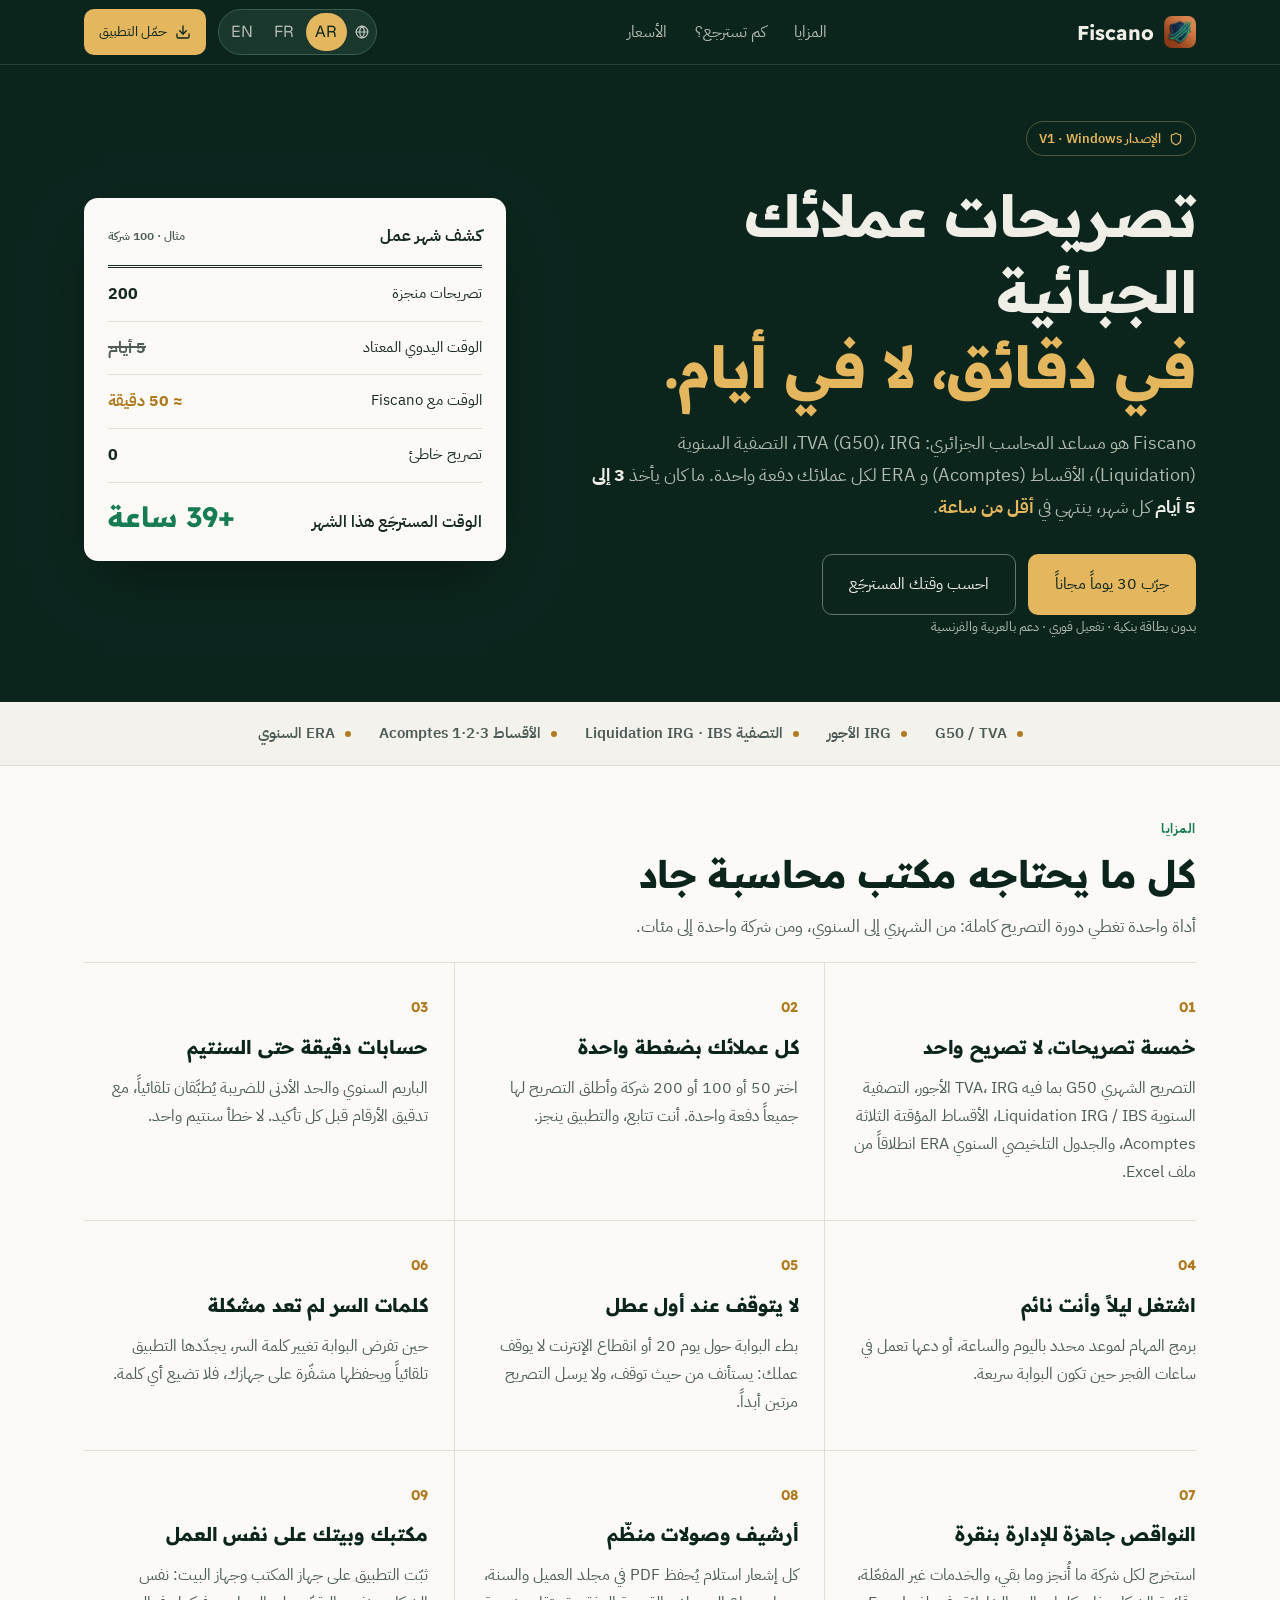
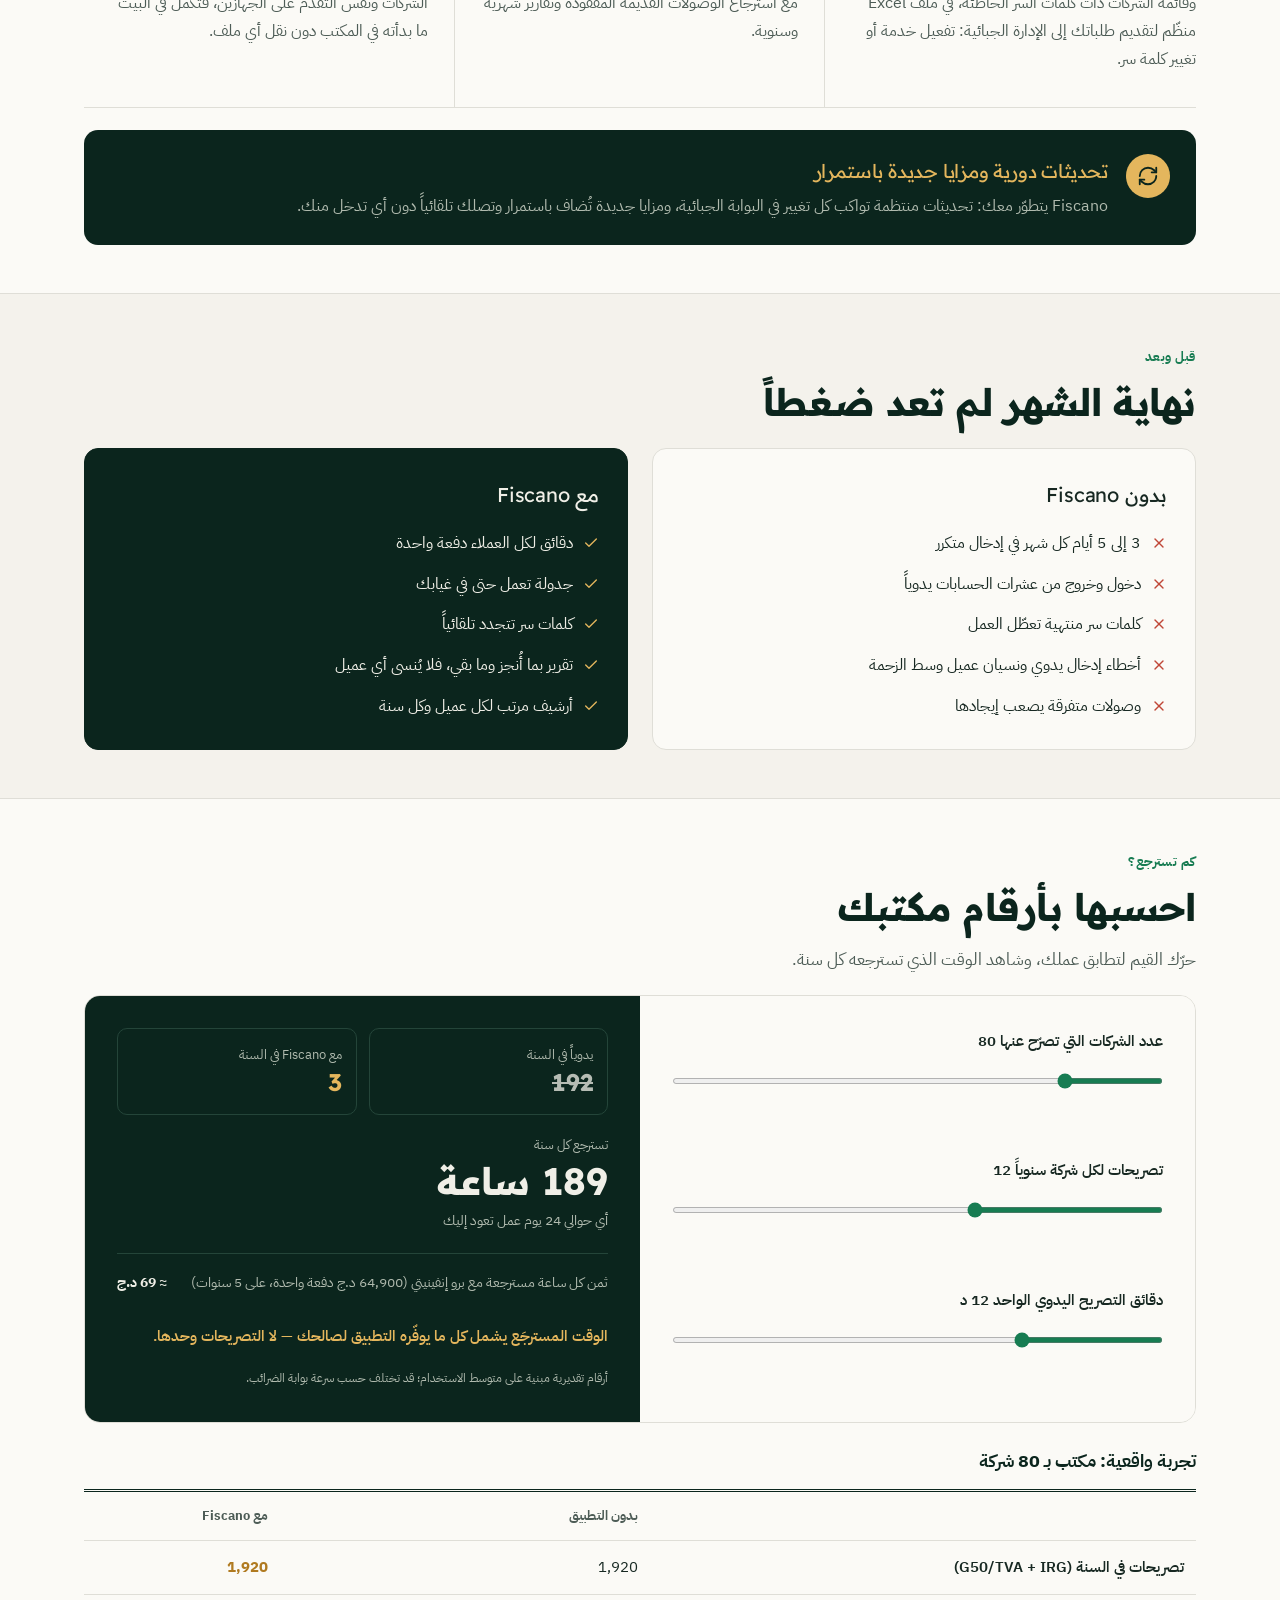
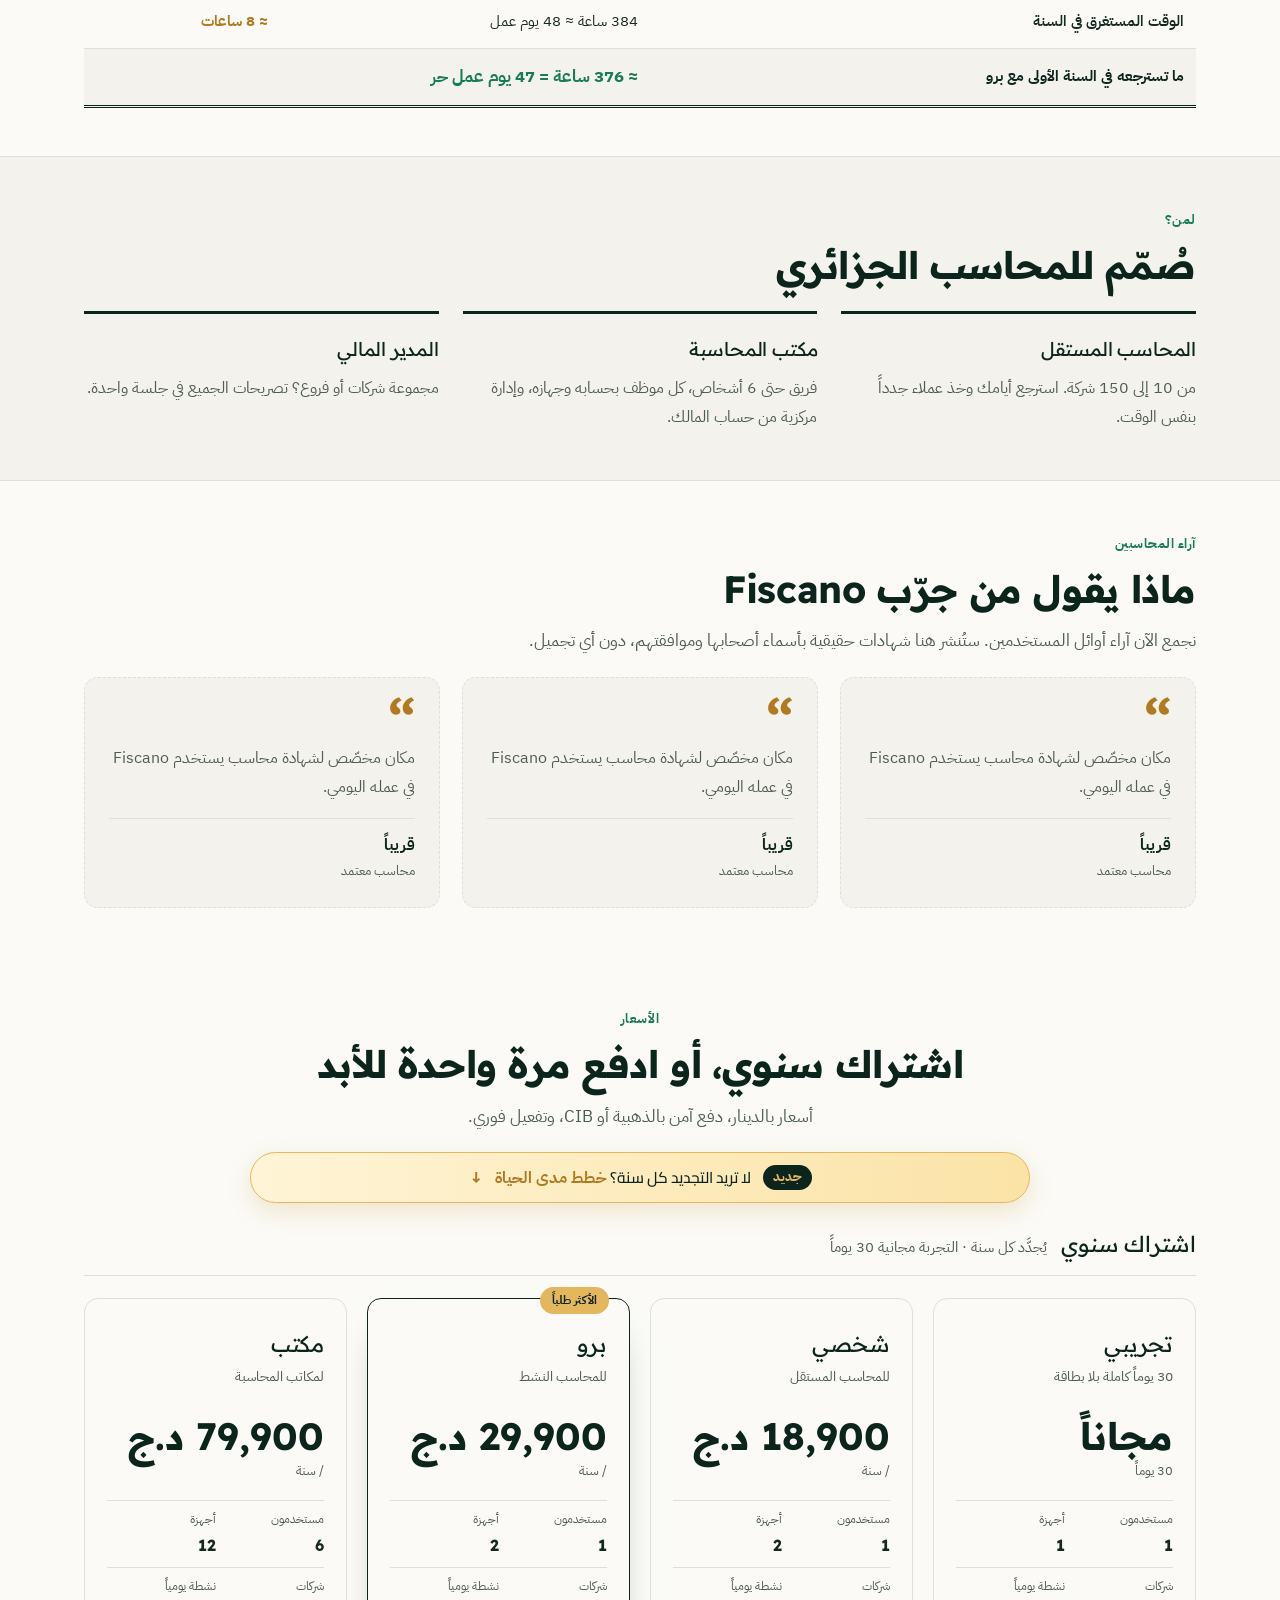
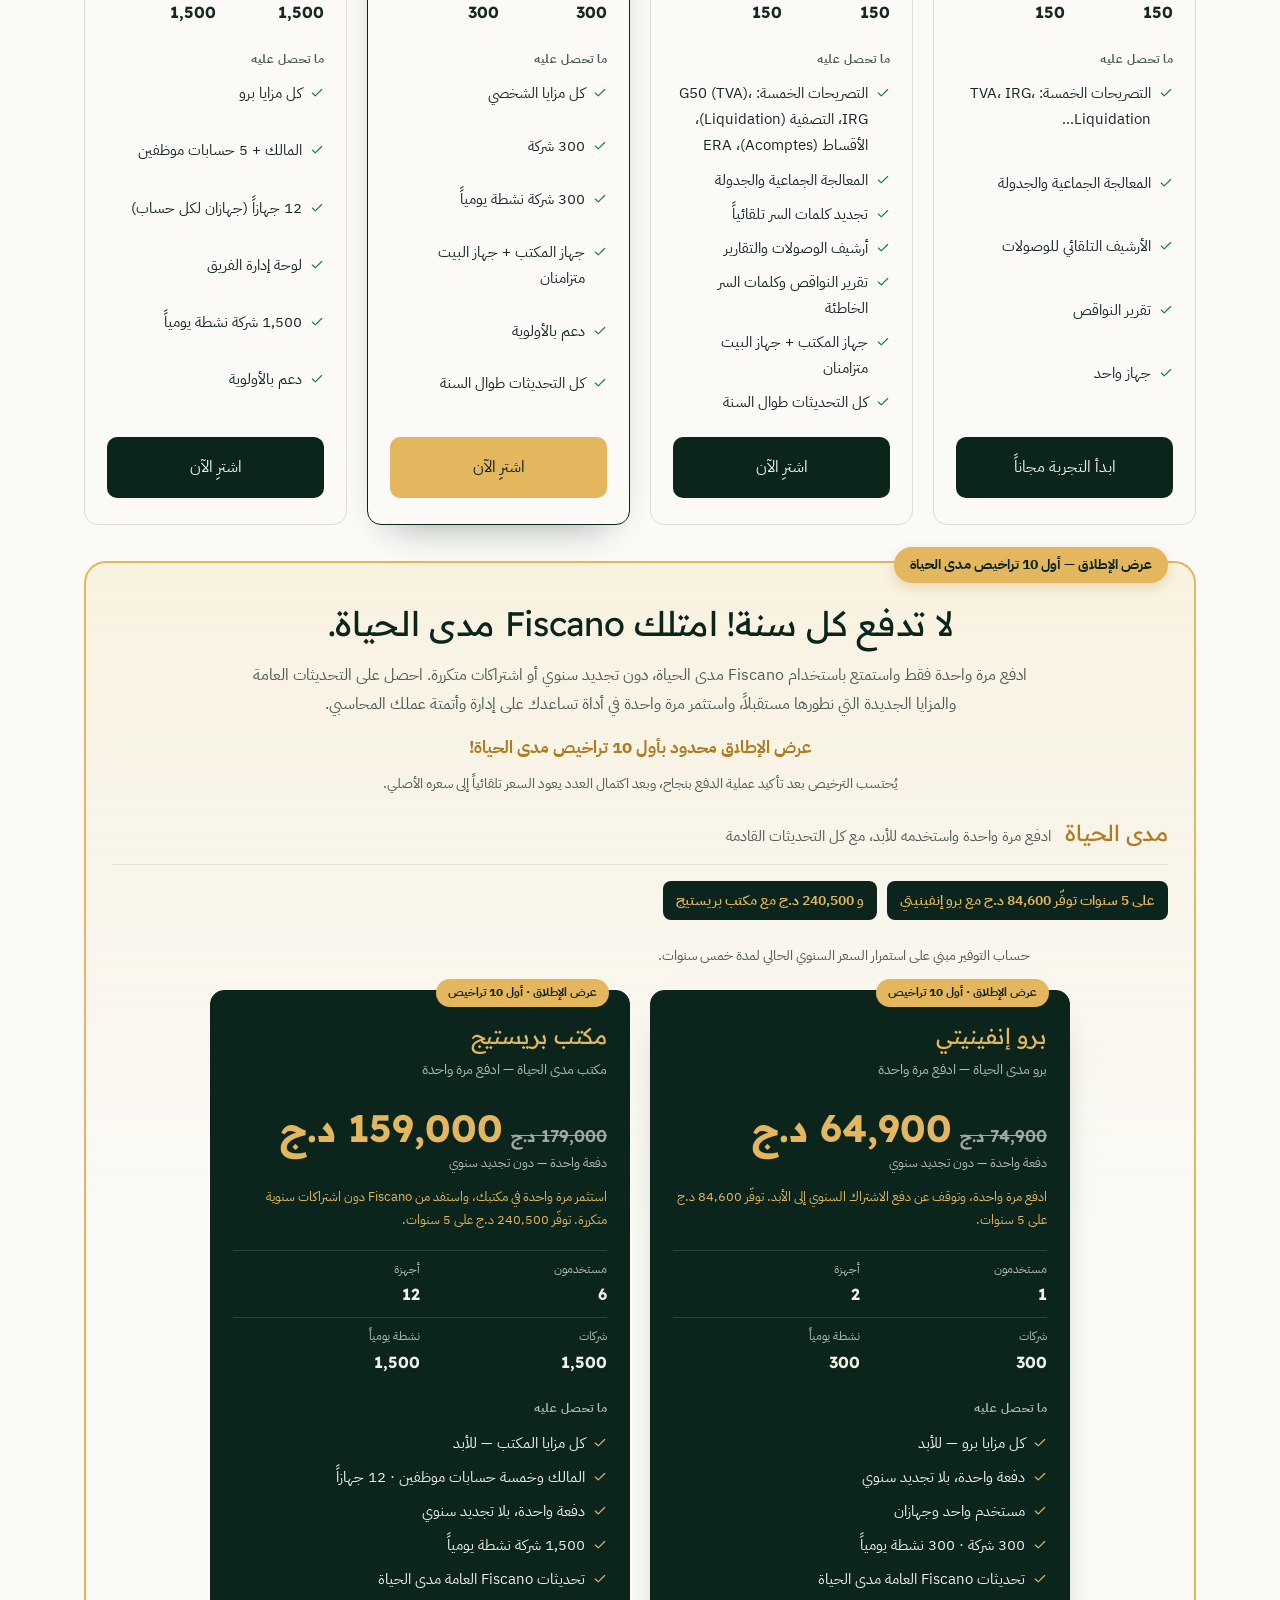
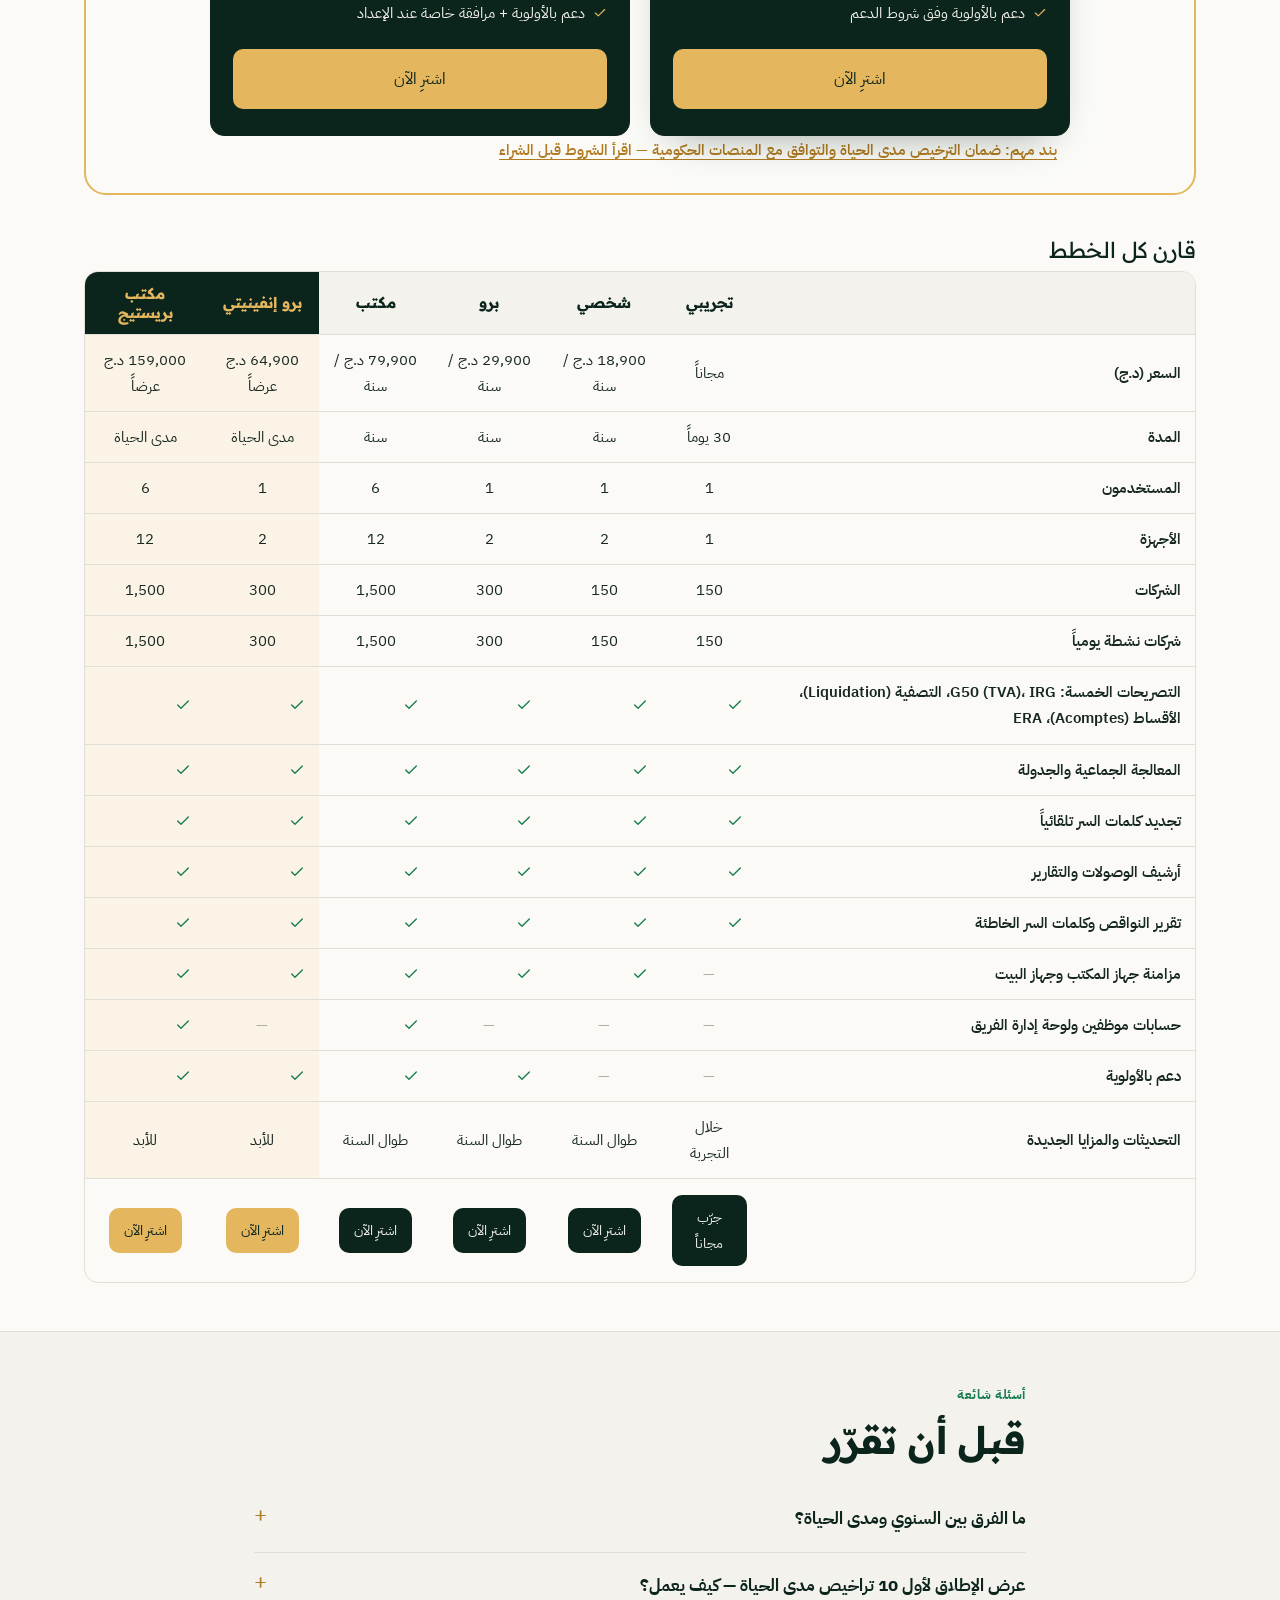
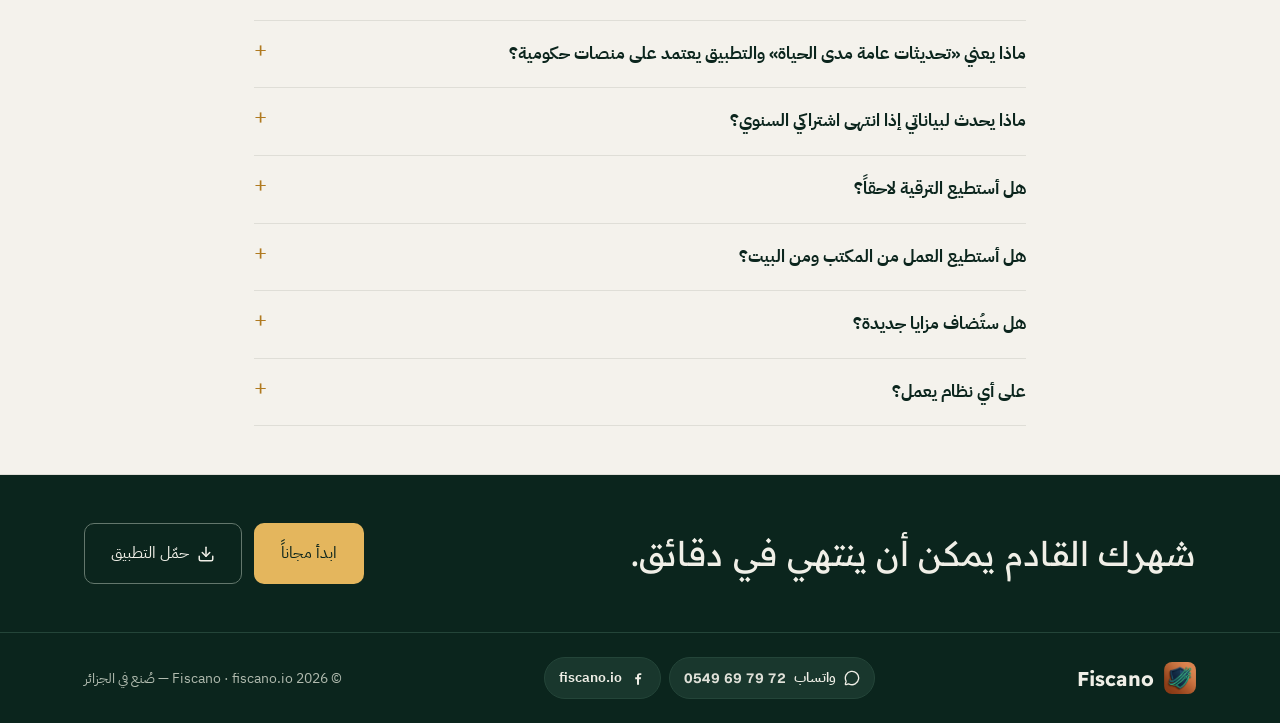
==== commit be52f6a0: "🚀 Website Update" ====
--- a/index.html
+++ b/index.html
@@ -17,7 +17,7 @@
     <link rel="preconnect" href="https://fonts.googleapis.com" />
     <link rel="preconnect" href="https://fonts.gstatic.com" crossorigin />
     <link href="https://fonts.googleapis.com/css2?family=IBM+Plex+Sans+Arabic:wght@400;500;600;700&family=Readex+Pro:wght@500;600;700&family=Cairo:wght@400;600;700;800;900&display=swap" rel="stylesheet" />
-    <script type="module" crossorigin src="/assets/index-DttR3EMj.js"></script>
+    <script type="module" crossorigin src="/assets/index-B5Yfn9Ac.js"></script>
     <link rel="stylesheet" crossorigin href="/assets/index-DG0UuOMJ.css">
   </head>
   <body>
